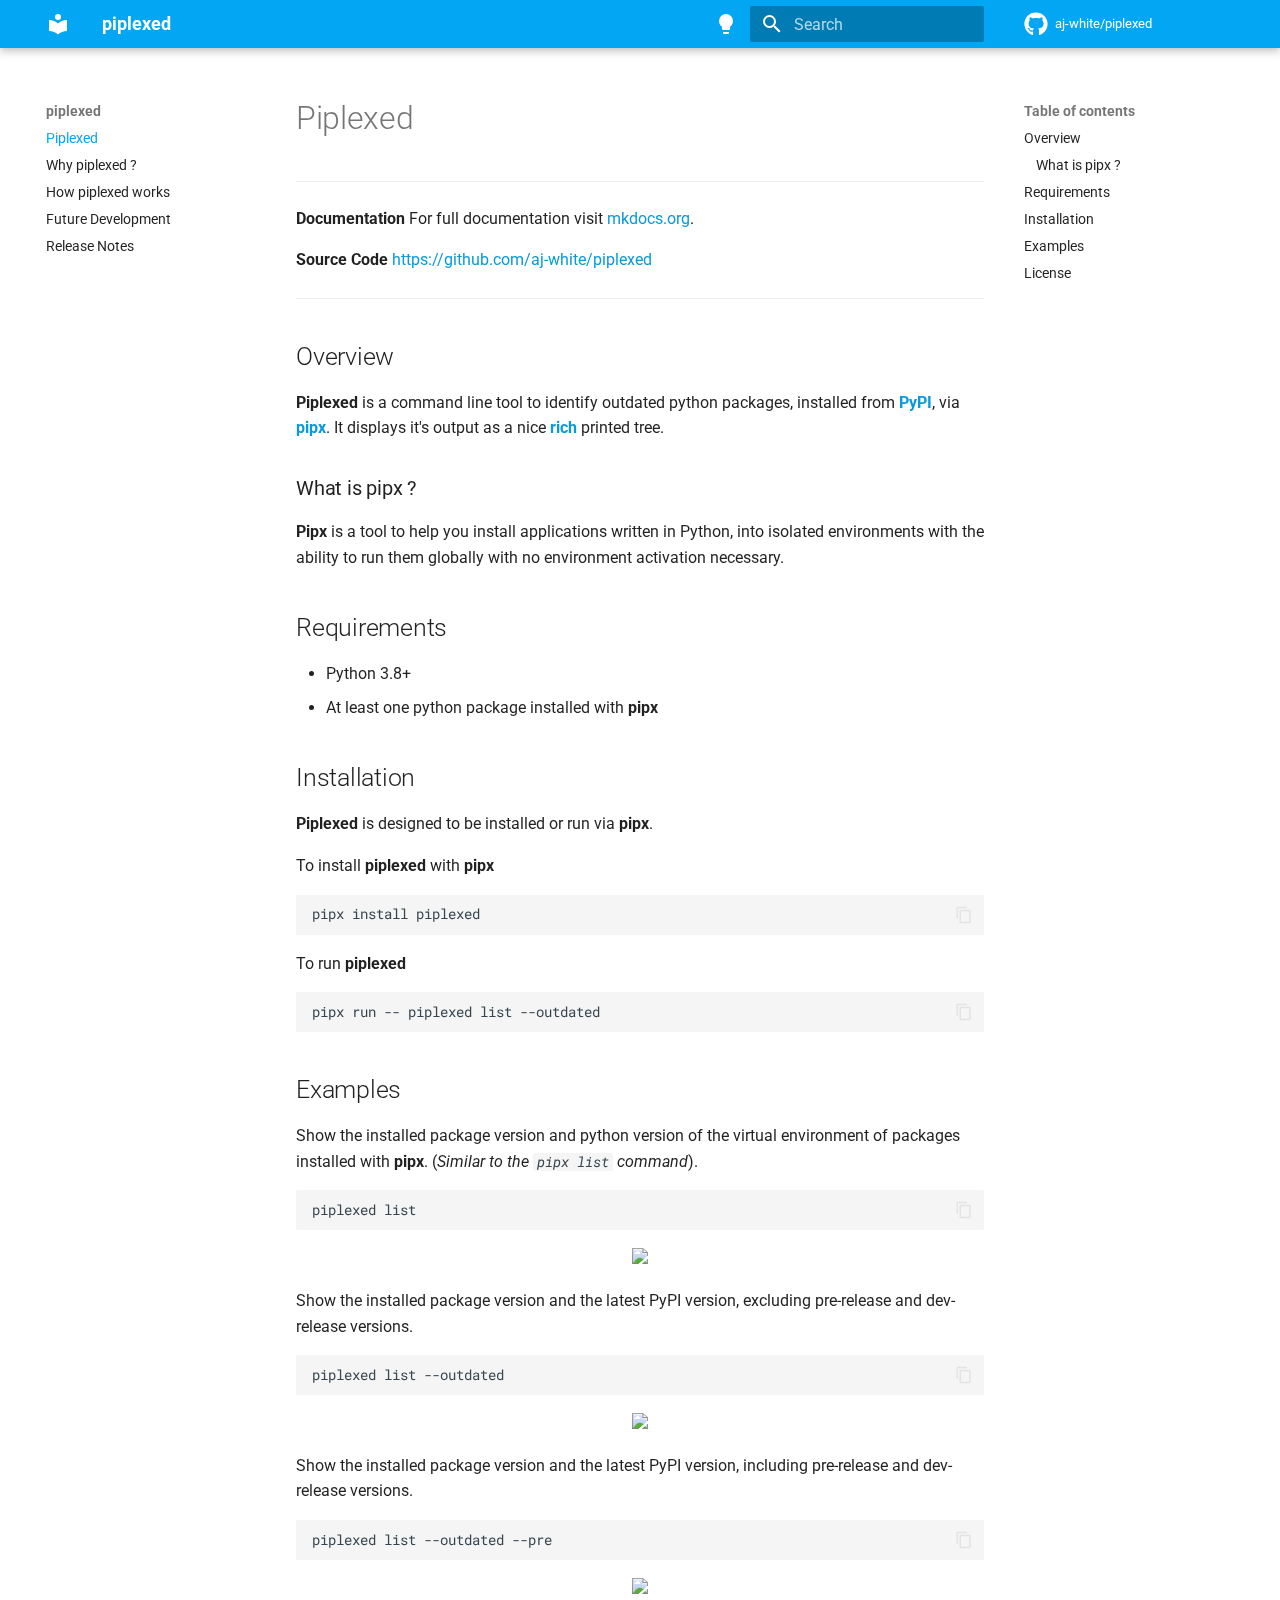
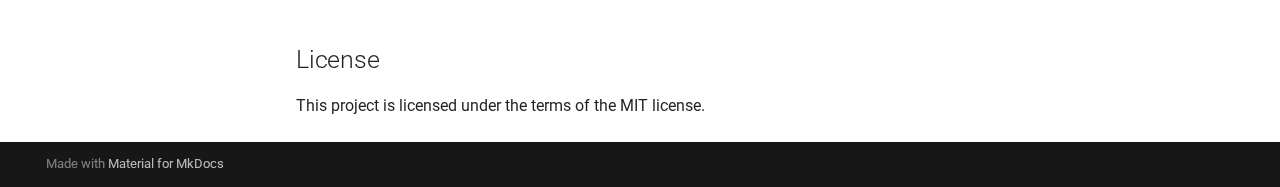
==== index.html @ 7af041a8 "Deployed a848d0b with MkDocs version: 1.4.3" ====
<!doctype html>
<html lang="en" class="no-js">
  <head>
    
      <meta charset="utf-8">
      <meta name="viewport" content="width=device-width,initial-scale=1">
      
        <meta name="description" content="Find outdated pipx installed packages">
      
      
      
      
      
        <link rel="next" href="Why-piplexed/">
      
      <link rel="icon" href="assets/images/favicon.png">
      <meta name="generator" content="mkdocs-1.4.3, mkdocs-material-9.1.15">
    
    
      
        <title>piplexed</title>
      
    
    
      <link rel="stylesheet" href="assets/stylesheets/main.26e3688c.min.css">
      
        
        <link rel="stylesheet" href="assets/stylesheets/palette.ecc896b0.min.css">
      
      

    
    
    
      
        
        
        <link rel="preconnect" href="https://fonts.gstatic.com" crossorigin>
        <link rel="stylesheet" href="https://fonts.googleapis.com/css?family=Roboto:300,300i,400,400i,700,700i%7CRoboto+Mono:400,400i,700,700i&display=fallback">
        <style>:root{--md-text-font:"Roboto";--md-code-font:"Roboto Mono"}</style>
      
    
    
      <link rel="stylesheet" href="css/custom.css">
    
    <script>__md_scope=new URL(".",location),__md_hash=e=>[...e].reduce((e,_)=>(e<<5)-e+_.charCodeAt(0),0),__md_get=(e,_=localStorage,t=__md_scope)=>JSON.parse(_.getItem(t.pathname+"."+e)),__md_set=(e,_,t=localStorage,a=__md_scope)=>{try{t.setItem(a.pathname+"."+e,JSON.stringify(_))}catch(e){}}</script>
    
      

    
    
    
  </head>
  
  
    
    
      
    
    
    
    
    <body dir="ltr" data-md-color-scheme="default" data-md-color-primary="light-blue" data-md-color-accent="purple">
  
    
    
      <script>var palette=__md_get("__palette");if(palette&&"object"==typeof palette.color)for(var key of Object.keys(palette.color))document.body.setAttribute("data-md-color-"+key,palette.color[key])</script>
    
    <input class="md-toggle" data-md-toggle="drawer" type="checkbox" id="__drawer" autocomplete="off">
    <input class="md-toggle" data-md-toggle="search" type="checkbox" id="__search" autocomplete="off">
    <label class="md-overlay" for="__drawer"></label>
    <div data-md-component="skip">
      
        
        <a href="#piplexed" class="md-skip">
          Skip to content
        </a>
      
    </div>
    <div data-md-component="announce">
      
    </div>
    
    
      

  

<header class="md-header md-header--shadow" data-md-component="header">
  <nav class="md-header__inner md-grid" aria-label="Header">
    <a href="." title="piplexed" class="md-header__button md-logo" aria-label="piplexed" data-md-component="logo">
      
  
  <svg xmlns="http://www.w3.org/2000/svg" viewBox="0 0 24 24"><path d="M12 8a3 3 0 0 0 3-3 3 3 0 0 0-3-3 3 3 0 0 0-3 3 3 3 0 0 0 3 3m0 3.54C9.64 9.35 6.5 8 3 8v11c3.5 0 6.64 1.35 9 3.54 2.36-2.19 5.5-3.54 9-3.54V8c-3.5 0-6.64 1.35-9 3.54Z"/></svg>

    </a>
    <label class="md-header__button md-icon" for="__drawer">
      <svg xmlns="http://www.w3.org/2000/svg" viewBox="0 0 24 24"><path d="M3 6h18v2H3V6m0 5h18v2H3v-2m0 5h18v2H3v-2Z"/></svg>
    </label>
    <div class="md-header__title" data-md-component="header-title">
      <div class="md-header__ellipsis">
        <div class="md-header__topic">
          <span class="md-ellipsis">
            piplexed
          </span>
        </div>
        <div class="md-header__topic" data-md-component="header-topic">
          <span class="md-ellipsis">
            
              Piplexed
            
          </span>
        </div>
      </div>
    </div>
    
      
        <form class="md-header__option" data-md-component="palette">
          
            
            
            
            <input class="md-option" data-md-color-media="None" data-md-color-scheme="default" data-md-color-primary="light-blue" data-md-color-accent="purple"  aria-label="Switch to light mode"  type="radio" name="__palette" id="__palette_1">
            
              <label class="md-header__button md-icon" title="Switch to light mode" for="__palette_2" hidden>
                <svg xmlns="http://www.w3.org/2000/svg" viewBox="0 0 24 24"><path d="M12 2a7 7 0 0 0-7 7c0 2.38 1.19 4.47 3 5.74V17a1 1 0 0 0 1 1h6a1 1 0 0 0 1-1v-2.26c1.81-1.27 3-3.36 3-5.74a7 7 0 0 0-7-7M9 21a1 1 0 0 0 1 1h4a1 1 0 0 0 1-1v-1H9v1Z"/></svg>
              </label>
            
          
            
            
            
            <input class="md-option" data-md-color-media="None" data-md-color-scheme="slate" data-md-color-primary="light-blue" data-md-color-accent="amber"  aria-label="Switch to dark mode"  type="radio" name="__palette" id="__palette_2">
            
              <label class="md-header__button md-icon" title="Switch to dark mode" for="__palette_1" hidden>
                <svg xmlns="http://www.w3.org/2000/svg" viewBox="0 0 24 24"><path d="M12 2a7 7 0 0 1 7 7c0 2.38-1.19 4.47-3 5.74V17a1 1 0 0 1-1 1H9a1 1 0 0 1-1-1v-2.26C6.19 13.47 5 11.38 5 9a7 7 0 0 1 7-7M9 21v-1h6v1a1 1 0 0 1-1 1h-4a1 1 0 0 1-1-1m3-17a5 5 0 0 0-5 5c0 2.05 1.23 3.81 3 4.58V16h4v-2.42c1.77-.77 3-2.53 3-4.58a5 5 0 0 0-5-5Z"/></svg>
              </label>
            
          
        </form>
      
    
    
    
      <label class="md-header__button md-icon" for="__search">
        <svg xmlns="http://www.w3.org/2000/svg" viewBox="0 0 24 24"><path d="M9.5 3A6.5 6.5 0 0 1 16 9.5c0 1.61-.59 3.09-1.56 4.23l.27.27h.79l5 5-1.5 1.5-5-5v-.79l-.27-.27A6.516 6.516 0 0 1 9.5 16 6.5 6.5 0 0 1 3 9.5 6.5 6.5 0 0 1 9.5 3m0 2C7 5 5 7 5 9.5S7 14 9.5 14 14 12 14 9.5 12 5 9.5 5Z"/></svg>
      </label>
      <div class="md-search" data-md-component="search" role="dialog">
  <label class="md-search__overlay" for="__search"></label>
  <div class="md-search__inner" role="search">
    <form class="md-search__form" name="search">
      <input type="text" class="md-search__input" name="query" aria-label="Search" placeholder="Search" autocapitalize="off" autocorrect="off" autocomplete="off" spellcheck="false" data-md-component="search-query" required>
      <label class="md-search__icon md-icon" for="__search">
        <svg xmlns="http://www.w3.org/2000/svg" viewBox="0 0 24 24"><path d="M9.5 3A6.5 6.5 0 0 1 16 9.5c0 1.61-.59 3.09-1.56 4.23l.27.27h.79l5 5-1.5 1.5-5-5v-.79l-.27-.27A6.516 6.516 0 0 1 9.5 16 6.5 6.5 0 0 1 3 9.5 6.5 6.5 0 0 1 9.5 3m0 2C7 5 5 7 5 9.5S7 14 9.5 14 14 12 14 9.5 12 5 9.5 5Z"/></svg>
        <svg xmlns="http://www.w3.org/2000/svg" viewBox="0 0 24 24"><path d="M20 11v2H8l5.5 5.5-1.42 1.42L4.16 12l7.92-7.92L13.5 5.5 8 11h12Z"/></svg>
      </label>
      <nav class="md-search__options" aria-label="Search">
        
        <button type="reset" class="md-search__icon md-icon" title="Clear" aria-label="Clear" tabindex="-1">
          <svg xmlns="http://www.w3.org/2000/svg" viewBox="0 0 24 24"><path d="M19 6.41 17.59 5 12 10.59 6.41 5 5 6.41 10.59 12 5 17.59 6.41 19 12 13.41 17.59 19 19 17.59 13.41 12 19 6.41Z"/></svg>
        </button>
      </nav>
      
    </form>
    <div class="md-search__output">
      <div class="md-search__scrollwrap" data-md-scrollfix>
        <div class="md-search-result" data-md-component="search-result">
          <div class="md-search-result__meta">
            Initializing search
          </div>
          <ol class="md-search-result__list" role="presentation"></ol>
        </div>
      </div>
    </div>
  </div>
</div>
    
    
      <div class="md-header__source">
        <a href="https://github.com/aj-white/piplexed" title="Go to repository" class="md-source" data-md-component="source">
  <div class="md-source__icon md-icon">
    
    <svg xmlns="http://www.w3.org/2000/svg" viewBox="0 0 496 512"><!--! Font Awesome Free 6.4.0 by @fontawesome - https://fontawesome.com License - https://fontawesome.com/license/free (Icons: CC BY 4.0, Fonts: SIL OFL 1.1, Code: MIT License) Copyright 2023 Fonticons, Inc.--><path d="M165.9 397.4c0 2-2.3 3.6-5.2 3.6-3.3.3-5.6-1.3-5.6-3.6 0-2 2.3-3.6 5.2-3.6 3-.3 5.6 1.3 5.6 3.6zm-31.1-4.5c-.7 2 1.3 4.3 4.3 4.9 2.6 1 5.6 0 6.2-2s-1.3-4.3-4.3-5.2c-2.6-.7-5.5.3-6.2 2.3zm44.2-1.7c-2.9.7-4.9 2.6-4.6 4.9.3 2 2.9 3.3 5.9 2.6 2.9-.7 4.9-2.6 4.6-4.6-.3-1.9-3-3.2-5.9-2.9zM244.8 8C106.1 8 0 113.3 0 252c0 110.9 69.8 205.8 169.5 239.2 12.8 2.3 17.3-5.6 17.3-12.1 0-6.2-.3-40.4-.3-61.4 0 0-70 15-84.7-29.8 0 0-11.4-29.1-27.8-36.6 0 0-22.9-15.7 1.6-15.4 0 0 24.9 2 38.6 25.8 21.9 38.6 58.6 27.5 72.9 20.9 2.3-16 8.8-27.1 16-33.7-55.9-6.2-112.3-14.3-112.3-110.5 0-27.5 7.6-41.3 23.6-58.9-2.6-6.5-11.1-33.3 2.6-67.9 20.9-6.5 69 27 69 27 20-5.6 41.5-8.5 62.8-8.5s42.8 2.9 62.8 8.5c0 0 48.1-33.6 69-27 13.7 34.7 5.2 61.4 2.6 67.9 16 17.7 25.8 31.5 25.8 58.9 0 96.5-58.9 104.2-114.8 110.5 9.2 7.9 17 22.9 17 46.4 0 33.7-.3 75.4-.3 83.6 0 6.5 4.6 14.4 17.3 12.1C428.2 457.8 496 362.9 496 252 496 113.3 383.5 8 244.8 8zM97.2 352.9c-1.3 1-1 3.3.7 5.2 1.6 1.6 3.9 2.3 5.2 1 1.3-1 1-3.3-.7-5.2-1.6-1.6-3.9-2.3-5.2-1zm-10.8-8.1c-.7 1.3.3 2.9 2.3 3.9 1.6 1 3.6.7 4.3-.7.7-1.3-.3-2.9-2.3-3.9-2-.6-3.6-.3-4.3.7zm32.4 35.6c-1.6 1.3-1 4.3 1.3 6.2 2.3 2.3 5.2 2.6 6.5 1 1.3-1.3.7-4.3-1.3-6.2-2.2-2.3-5.2-2.6-6.5-1zm-11.4-14.7c-1.6 1-1.6 3.6 0 5.9 1.6 2.3 4.3 3.3 5.6 2.3 1.6-1.3 1.6-3.9 0-6.2-1.4-2.3-4-3.3-5.6-2z"/></svg>
  </div>
  <div class="md-source__repository">
    aj-white/piplexed
  </div>
</a>
      </div>
    
  </nav>
  
</header>
    
    <div class="md-container" data-md-component="container">
      
      
        
          
        
      
      <main class="md-main" data-md-component="main">
        <div class="md-main__inner md-grid">
          
            
              
              <div class="md-sidebar md-sidebar--primary" data-md-component="sidebar" data-md-type="navigation" >
                <div class="md-sidebar__scrollwrap">
                  <div class="md-sidebar__inner">
                    


<nav class="md-nav md-nav--primary" aria-label="Navigation" data-md-level="0">
  <label class="md-nav__title" for="__drawer">
    <a href="." title="piplexed" class="md-nav__button md-logo" aria-label="piplexed" data-md-component="logo">
      
  
  <svg xmlns="http://www.w3.org/2000/svg" viewBox="0 0 24 24"><path d="M12 8a3 3 0 0 0 3-3 3 3 0 0 0-3-3 3 3 0 0 0-3 3 3 3 0 0 0 3 3m0 3.54C9.64 9.35 6.5 8 3 8v11c3.5 0 6.64 1.35 9 3.54 2.36-2.19 5.5-3.54 9-3.54V8c-3.5 0-6.64 1.35-9 3.54Z"/></svg>

    </a>
    piplexed
  </label>
  
    <div class="md-nav__source">
      <a href="https://github.com/aj-white/piplexed" title="Go to repository" class="md-source" data-md-component="source">
  <div class="md-source__icon md-icon">
    
    <svg xmlns="http://www.w3.org/2000/svg" viewBox="0 0 496 512"><!--! Font Awesome Free 6.4.0 by @fontawesome - https://fontawesome.com License - https://fontawesome.com/license/free (Icons: CC BY 4.0, Fonts: SIL OFL 1.1, Code: MIT License) Copyright 2023 Fonticons, Inc.--><path d="M165.9 397.4c0 2-2.3 3.6-5.2 3.6-3.3.3-5.6-1.3-5.6-3.6 0-2 2.3-3.6 5.2-3.6 3-.3 5.6 1.3 5.6 3.6zm-31.1-4.5c-.7 2 1.3 4.3 4.3 4.9 2.6 1 5.6 0 6.2-2s-1.3-4.3-4.3-5.2c-2.6-.7-5.5.3-6.2 2.3zm44.2-1.7c-2.9.7-4.9 2.6-4.6 4.9.3 2 2.9 3.3 5.9 2.6 2.9-.7 4.9-2.6 4.6-4.6-.3-1.9-3-3.2-5.9-2.9zM244.8 8C106.1 8 0 113.3 0 252c0 110.9 69.8 205.8 169.5 239.2 12.8 2.3 17.3-5.6 17.3-12.1 0-6.2-.3-40.4-.3-61.4 0 0-70 15-84.7-29.8 0 0-11.4-29.1-27.8-36.6 0 0-22.9-15.7 1.6-15.4 0 0 24.9 2 38.6 25.8 21.9 38.6 58.6 27.5 72.9 20.9 2.3-16 8.8-27.1 16-33.7-55.9-6.2-112.3-14.3-112.3-110.5 0-27.5 7.6-41.3 23.6-58.9-2.6-6.5-11.1-33.3 2.6-67.9 20.9-6.5 69 27 69 27 20-5.6 41.5-8.5 62.8-8.5s42.8 2.9 62.8 8.5c0 0 48.1-33.6 69-27 13.7 34.7 5.2 61.4 2.6 67.9 16 17.7 25.8 31.5 25.8 58.9 0 96.5-58.9 104.2-114.8 110.5 9.2 7.9 17 22.9 17 46.4 0 33.7-.3 75.4-.3 83.6 0 6.5 4.6 14.4 17.3 12.1C428.2 457.8 496 362.9 496 252 496 113.3 383.5 8 244.8 8zM97.2 352.9c-1.3 1-1 3.3.7 5.2 1.6 1.6 3.9 2.3 5.2 1 1.3-1 1-3.3-.7-5.2-1.6-1.6-3.9-2.3-5.2-1zm-10.8-8.1c-.7 1.3.3 2.9 2.3 3.9 1.6 1 3.6.7 4.3-.7.7-1.3-.3-2.9-2.3-3.9-2-.6-3.6-.3-4.3.7zm32.4 35.6c-1.6 1.3-1 4.3 1.3 6.2 2.3 2.3 5.2 2.6 6.5 1 1.3-1.3.7-4.3-1.3-6.2-2.2-2.3-5.2-2.6-6.5-1zm-11.4-14.7c-1.6 1-1.6 3.6 0 5.9 1.6 2.3 4.3 3.3 5.6 2.3 1.6-1.3 1.6-3.9 0-6.2-1.4-2.3-4-3.3-5.6-2z"/></svg>
  </div>
  <div class="md-source__repository">
    aj-white/piplexed
  </div>
</a>
    </div>
  
  <ul class="md-nav__list" data-md-scrollfix>
    
      
      
      

  
  
    
  
  
    <li class="md-nav__item md-nav__item--active">
      
      <input class="md-nav__toggle md-toggle" type="checkbox" id="__toc">
      
      
        
      
      
        <label class="md-nav__link md-nav__link--active" for="__toc">
          Piplexed
          <span class="md-nav__icon md-icon"></span>
        </label>
      
      <a href="." class="md-nav__link md-nav__link--active">
        Piplexed
      </a>
      
        

<nav class="md-nav md-nav--secondary" aria-label="Table of contents">
  
  
  
    
  
  
    <label class="md-nav__title" for="__toc">
      <span class="md-nav__icon md-icon"></span>
      Table of contents
    </label>
    <ul class="md-nav__list" data-md-component="toc" data-md-scrollfix>
      
        <li class="md-nav__item">
  <a href="#overview" class="md-nav__link">
    Overview
  </a>
  
    <nav class="md-nav" aria-label="Overview">
      <ul class="md-nav__list">
        
          <li class="md-nav__item">
  <a href="#what-is-pipx" class="md-nav__link">
    What is pipx ?
  </a>
  
</li>
        
      </ul>
    </nav>
  
</li>
      
        <li class="md-nav__item">
  <a href="#requirements" class="md-nav__link">
    Requirements
  </a>
  
</li>
      
        <li class="md-nav__item">
  <a href="#installation" class="md-nav__link">
    Installation
  </a>
  
</li>
      
        <li class="md-nav__item">
  <a href="#examples" class="md-nav__link">
    Examples
  </a>
  
</li>
      
        <li class="md-nav__item">
  <a href="#license" class="md-nav__link">
    License
  </a>
  
</li>
      
    </ul>
  
</nav>
      
    </li>
  

    
      
      
      

  
  
  
    <li class="md-nav__item">
      <a href="Why-piplexed/" class="md-nav__link">
        Why piplexed ?
      </a>
    </li>
  

    
      
      
      

  
  
  
    <li class="md-nav__item">
      <a href="How-piplexed-works/" class="md-nav__link">
        How piplexed works
      </a>
    </li>
  

    
      
      
      

  
  
  
    <li class="md-nav__item">
      <a href="Future-development/" class="md-nav__link">
        Future Development
      </a>
    </li>
  

    
      
      
      

  
  
  
    <li class="md-nav__item">
      <a href="Release-notes/" class="md-nav__link">
        Release Notes
      </a>
    </li>
  

    
  </ul>
</nav>
                  </div>
                </div>
              </div>
            
            
              
              <div class="md-sidebar md-sidebar--secondary" data-md-component="sidebar" data-md-type="toc" >
                <div class="md-sidebar__scrollwrap">
                  <div class="md-sidebar__inner">
                    

<nav class="md-nav md-nav--secondary" aria-label="Table of contents">
  
  
  
    
  
  
    <label class="md-nav__title" for="__toc">
      <span class="md-nav__icon md-icon"></span>
      Table of contents
    </label>
    <ul class="md-nav__list" data-md-component="toc" data-md-scrollfix>
      
        <li class="md-nav__item">
  <a href="#overview" class="md-nav__link">
    Overview
  </a>
  
    <nav class="md-nav" aria-label="Overview">
      <ul class="md-nav__list">
        
          <li class="md-nav__item">
  <a href="#what-is-pipx" class="md-nav__link">
    What is pipx ?
  </a>
  
</li>
        
      </ul>
    </nav>
  
</li>
      
        <li class="md-nav__item">
  <a href="#requirements" class="md-nav__link">
    Requirements
  </a>
  
</li>
      
        <li class="md-nav__item">
  <a href="#installation" class="md-nav__link">
    Installation
  </a>
  
</li>
      
        <li class="md-nav__item">
  <a href="#examples" class="md-nav__link">
    Examples
  </a>
  
</li>
      
        <li class="md-nav__item">
  <a href="#license" class="md-nav__link">
    License
  </a>
  
</li>
      
    </ul>
  
</nav>
                  </div>
                </div>
              </div>
            
          
          
            <div class="md-content" data-md-component="content">
              <article class="md-content__inner md-typeset">
                
                  

  
  


<h1 id="piplexed">Piplexed</h1>
<hr />
<p><strong>Documentation</strong> For full documentation visit <a href="https://www.mkdocs.org">mkdocs.org</a>.</p>
<p><strong>Source Code</strong> <a href="https://github.com/aj-white/piplexed">https://github.com/aj-white/piplexed</a></p>
<hr />
<h2 id="overview">Overview</h2>
<p><strong>Piplexed</strong> is a command line tool to identify outdated python packages, installed from <a href="https://pypi.org/"><strong>PyPI</strong></a>, via <a href="https://pypa.github.io/pipx/"><strong>pipx</strong></a>. It displays it's output as a nice <a href="https://github.com/Textualize/rich"><strong>rich</strong></a> printed tree.</p>
<h3 id="what-is-pipx">What is pipx ?</h3>
<p><strong>Pipx</strong> is a tool to help you install applications written in Python, into isolated environments with the ability to run them globally with no environment activation necessary.</p>
<h2 id="requirements">Requirements</h2>
<ul>
<li>Python 3.8+</li>
<li>At least one python package installed with <strong>pipx</strong></li>
</ul>
<h2 id="installation">Installation</h2>
<p><strong>Piplexed</strong> is designed to be installed or run via <strong>pipx</strong>.</p>
<p>To install <strong>piplexed</strong> with <strong>pipx</strong></p>
<pre><code class="language-console">pipx install piplexed
</code></pre>
<p>To run <strong>piplexed</strong></p>
<pre><code class="language-console">pipx run -- piplexed list --outdated
</code></pre>
<h2 id="examples">Examples</h2>
<p>Show the installed package version and python version of the virtual environment of packages installed with <strong>pipx</strong>.
(<em>Similar to the <code>pipx list</code> command</em>).</p>
<pre><code class="language-console">piplexed list
</code></pre>
<p align="center">
<a href="https://github.com/aj-white/piplexed/raw/main/docs/img/piplexed-list.PNG">
<img src="https://github.com/aj-white/piplexed/raw/main/docs/img/piplexed-list.PNG"/>
</a>
</p>

<p>Show the installed package version and the latest PyPI version, excluding pre-release and dev-release versions.</p>
<pre><code class="language-console">piplexed list --outdated
</code></pre>
<p align="center">
<a href="https://github.com/aj-white/piplexed/raw/main/docs/img/piplexed-list-outdated.PNG">
<img src="https://github.com/aj-white/piplexed/raw/main/docs/img/piplexed-list-outdated.PNG" width=300/>
</a>
</p>

<p>Show the installed package version and the latest PyPI version, including pre-release and dev-release versions.</p>
<pre><code class="language-console">piplexed list --outdated --pre
</code></pre>
<p align="center">
<a href="https://github.com/aj-white/piplexed/raw/main/docs/img/piplexed-list-outdated-pre.PNG">
<img src="https://github.com/aj-white/piplexed/raw/main/docs/img/piplexed-list-outdated-pre.PNG" width=300/>
</a>
</p>

<h2 id="license">License</h2>
<p>This project is licensed under the terms of the MIT license.</p>





                
              </article>
            </div>
          
          
        </div>
        
      </main>
      
        <footer class="md-footer">
  
  <div class="md-footer-meta md-typeset">
    <div class="md-footer-meta__inner md-grid">
      <div class="md-copyright">
  
  
    Made with
    <a href="https://squidfunk.github.io/mkdocs-material/" target="_blank" rel="noopener">
      Material for MkDocs
    </a>
  
</div>
      
    </div>
  </div>
</footer>
      
    </div>
    <div class="md-dialog" data-md-component="dialog">
      <div class="md-dialog__inner md-typeset"></div>
    </div>
    
    <script id="__config" type="application/json">{"base": ".", "features": ["content.code.copy"], "search": "assets/javascripts/workers/search.208ed371.min.js", "translations": {"clipboard.copied": "Copied to clipboard", "clipboard.copy": "Copy to clipboard", "search.result.more.one": "1 more on this page", "search.result.more.other": "# more on this page", "search.result.none": "No matching documents", "search.result.one": "1 matching document", "search.result.other": "# matching documents", "search.result.placeholder": "Type to start searching", "search.result.term.missing": "Missing", "select.version": "Select version"}}</script>
    
    
      <script src="assets/javascripts/bundle.b4d07000.min.js"></script>
      
    
  </body>
</html>
---- assets/stylesheets/main.26e3688c.min.css ----
@charset "UTF-8";html{-webkit-text-size-adjust:none;-moz-text-size-adjust:none;text-size-adjust:none;box-sizing:border-box}*,:after,:before{box-sizing:inherit}@media (prefers-reduced-motion){*,:after,:before{transition:none!important}}body{margin:0}a,button,input,label{-webkit-tap-highlight-color:transparent}a{color:inherit;text-decoration:none}hr{border:0;box-sizing:initial;display:block;height:.05rem;overflow:visible;padding:0}small{font-size:80%}sub,sup{line-height:1em}img{border-style:none}table{border-collapse:initial;border-spacing:0}td,th{font-weight:400;vertical-align:top}button{background:#0000;border:0;font-family:inherit;font-size:inherit;margin:0;padding:0}input{border:0;outline:none}:root{--md-primary-fg-color:#4051b5;--md-primary-fg-color--light:#5d6cc0;--md-primary-fg-color--dark:#303fa1;--md-primary-bg-color:#fff;--md-primary-bg-color--light:#ffffffb3;--md-accent-fg-color:#526cfe;--md-accent-fg-color--transparent:#526cfe1a;--md-accent-bg-color:#fff;--md-accent-bg-color--light:#ffffffb3}[data-md-color-scheme=default]{color-scheme:light}[data-md-color-scheme=default] img[src$="#gh-dark-mode-only"],[data-md-color-scheme=default] img[src$="#only-dark"]{display:none}:root,[data-md-color-scheme=default]{--md-default-fg-color:#000000de;--md-default-fg-color--light:#0000008a;--md-default-fg-color--lighter:#00000052;--md-default-fg-color--lightest:#00000012;--md-default-bg-color:#fff;--md-default-bg-color--light:#ffffffb3;--md-default-bg-color--lighter:#ffffff4d;--md-default-bg-color--lightest:#ffffff1f;--md-code-fg-color:#36464e;--md-code-bg-color:#f5f5f5;--md-code-hl-color:#ffff0080;--md-code-hl-number-color:#d52a2a;--md-code-hl-special-color:#db1457;--md-code-hl-function-color:#a846b9;--md-code-hl-constant-color:#6e59d9;--md-code-hl-keyword-color:#3f6ec6;--md-code-hl-string-color:#1c7d4d;--md-code-hl-name-color:var(--md-code-fg-color);--md-code-hl-operator-color:var(--md-default-fg-color--light);--md-code-hl-punctuation-color:var(--md-default-fg-color--light);--md-code-hl-comment-color:var(--md-default-fg-color--light);--md-code-hl-generic-color:var(--md-default-fg-color--light);--md-code-hl-variable-color:var(--md-default-fg-color--light);--md-typeset-color:var(--md-default-fg-color);--md-typeset-a-color:var(--md-primary-fg-color);--md-typeset-mark-color:#ffff0080;--md-typeset-del-color:#f5503d26;--md-typeset-ins-color:#0bd57026;--md-typeset-kbd-color:#fafafa;--md-typeset-kbd-accent-color:#fff;--md-typeset-kbd-border-color:#b8b8b8;--md-typeset-table-color:#0000001f;--md-typeset-table-color--light:rgba(0,0,0,.035);--md-admonition-fg-color:var(--md-default-fg-color);--md-admonition-bg-color:var(--md-default-bg-color);--md-warning-fg-color:#000000de;--md-warning-bg-color:#ff9;--md-footer-fg-color:#fff;--md-footer-fg-color--light:#ffffffb3;--md-footer-fg-color--lighter:#ffffff73;--md-footer-bg-color:#000000de;--md-footer-bg-color--dark:#00000052;--md-shadow-z1:0 0.2rem 0.5rem #0000000d,0 0 0.05rem #0000001a;--md-shadow-z2:0 0.2rem 0.5rem #0000001a,0 0 0.05rem #00000040;--md-shadow-z3:0 0.2rem 0.5rem #0003,0 0 0.05rem #00000059}.md-icon svg{fill:currentcolor;display:block;height:1.2rem;width:1.2rem}body{-webkit-font-smoothing:antialiased;-moz-osx-font-smoothing:grayscale;--md-text-font-family:var(--md-text-font,_),-apple-system,BlinkMacSystemFont,Helvetica,Arial,sans-serif;--md-code-font-family:var(--md-code-font,_),SFMono-Regular,Consolas,Menlo,monospace}aside,body,input{font-feature-settings:"kern","liga";color:var(--md-typeset-color);font-family:var(--md-text-font-family)}code,kbd,pre{font-feature-settings:"kern";font-family:var(--md-code-font-family)}:root{--md-typeset-table-sort-icon:url('data:image/svg+xml;charset=utf-8,<svg xmlns="http://www.w3.org/2000/svg" viewBox="0 0 24 24"><path d="m18 21-4-4h3V7h-3l4-4 4 4h-3v10h3M2 19v-2h10v2M2 13v-2h7v2M2 7V5h4v2H2Z"/></svg>');--md-typeset-table-sort-icon--asc:url('data:image/svg+xml;charset=utf-8,<svg xmlns="http://www.w3.org/2000/svg" viewBox="0 0 24 24"><path d="M19 17h3l-4 4-4-4h3V3h2M2 17h10v2H2M6 5v2H2V5m0 6h7v2H2v-2Z"/></svg>');--md-typeset-table-sort-icon--desc:url('data:image/svg+xml;charset=utf-8,<svg xmlns="http://www.w3.org/2000/svg" viewBox="0 0 24 24"><path d="M19 7h3l-4-4-4 4h3v14h2M2 17h10v2H2M6 5v2H2V5m0 6h7v2H2v-2Z"/></svg>')}.md-typeset{-webkit-print-color-adjust:exact;color-adjust:exact;font-size:.8rem;line-height:1.6}@media print{.md-typeset{font-size:.68rem}}.md-typeset blockquote,.md-typeset dl,.md-typeset figure,.md-typeset ol,.md-typeset pre,.md-typeset ul{margin-bottom:1em;margin-top:1em}.md-typeset h1{color:var(--md-default-fg-color--light);font-size:2em;line-height:1.3;margin:0 0 1.25em}.md-typeset h1,.md-typeset h2{font-weight:300;letter-spacing:-.01em}.md-typeset h2{font-size:1.5625em;line-height:1.4;margin:1.6em 0 .64em}.md-typeset h3{font-size:1.25em;font-weight:400;letter-spacing:-.01em;line-height:1.5;margin:1.6em 0 .8em}.md-typeset h2+h3{margin-top:.8em}.md-typeset h4{font-weight:700;letter-spacing:-.01em;margin:1em 0}.md-typeset h5,.md-typeset h6{color:var(--md-default-fg-color--light);font-size:.8em;font-weight:700;letter-spacing:-.01em;margin:1.25em 0}.md-typeset h5{text-transform:uppercase}.md-typeset hr{border-bottom:.05rem solid var(--md-default-fg-color--lightest);display:flow-root;margin:1.5em 0}.md-typeset a{color:var(--md-typeset-a-color);word-break:break-word}.md-typeset a,.md-typeset a:before{transition:color 125ms}.md-typeset a:focus,.md-typeset a:hover{color:var(--md-accent-fg-color)}.md-typeset a:focus code,.md-typeset a:hover code{background-color:var(--md-accent-fg-color--transparent)}.md-typeset a code{color:currentcolor;transition:background-color 125ms}.md-typeset a.focus-visible{outline-color:var(--md-accent-fg-color);outline-offset:.2rem}.md-typeset code,.md-typeset kbd,.md-typeset pre{color:var(--md-code-fg-color);direction:ltr;font-variant-ligatures:none}@media print{.md-typeset code,.md-typeset kbd,.md-typeset pre{white-space:pre-wrap}}.md-typeset code{background-color:var(--md-code-bg-color);border-radius:.1rem;-webkit-box-decoration-break:clone;box-decoration-break:clone;font-size:.85em;padding:0 .2941176471em;word-break:break-word}.md-typeset code:not(.focus-visible){-webkit-tap-highlight-color:transparent;outline:none}.md-typeset pre{display:flow-root;line-height:1.4;position:relative}.md-typeset pre>code{-webkit-box-decoration-break:slice;box-decoration-break:slice;box-shadow:none;display:block;margin:0;outline-color:var(--md-accent-fg-color);overflow:auto;padding:.7720588235em 1.1764705882em;scrollbar-color:var(--md-default-fg-color--lighter) #0000;scrollbar-width:thin;touch-action:auto;word-break:normal}.md-typeset pre>code:hover{scrollbar-color:var(--md-accent-fg-color) #0000}.md-typeset pre>code::-webkit-scrollbar{height:.2rem;width:.2rem}.md-typeset pre>code::-webkit-scrollbar-thumb{background-color:var(--md-default-fg-color--lighter)}.md-typeset pre>code::-webkit-scrollbar-thumb:hover{background-color:var(--md-accent-fg-color)}.md-typeset kbd{background-color:var(--md-typeset-kbd-color);border-radius:.1rem;box-shadow:0 .1rem 0 .05rem var(--md-typeset-kbd-border-color),0 .1rem 0 var(--md-typeset-kbd-border-color),0 -.1rem .2rem var(--md-typeset-kbd-accent-color) inset;color:var(--md-default-fg-color);display:inline-block;font-size:.75em;padding:0 .6666666667em;vertical-align:text-top;word-break:break-word}.md-typeset mark{background-color:var(--md-typeset-mark-color);-webkit-box-decoration-break:clone;box-decoration-break:clone;color:inherit;word-break:break-word}.md-typeset abbr{border-bottom:.05rem dotted var(--md-default-fg-color--light);cursor:help;text-decoration:none}@media (hover:none){.md-typeset abbr[title]:focus:after,.md-typeset abbr[title]:hover:after{background-color:var(--md-default-fg-color);border-radius:.1rem;box-shadow:var(--md-shadow-z3);color:var(--md-default-bg-color);content:attr(title);font-size:.7rem;left:.8rem;margin-top:2em;padding:.2rem .3rem;position:absolute;right:.8rem}}.md-typeset small{opacity:.75}[dir=ltr] .md-typeset sub,[dir=ltr] .md-typeset sup{margin-left:.078125em}[dir=rtl] .md-typeset sub,[dir=rtl] .md-typeset sup{margin-right:.078125em}[dir=ltr] .md-typeset blockquote{padding-left:.6rem}[dir=rtl] .md-typeset blockquote{padding-right:.6rem}[dir=ltr] .md-typeset blockquote{border-left:.2rem solid var(--md-default-fg-color--lighter)}[dir=rtl] .md-typeset blockquote{border-right:.2rem solid var(--md-default-fg-color--lighter)}.md-typeset blockquote{color:var(--md-default-fg-color--light);margin-left:0;margin-right:0}.md-typeset ul{list-style-type:disc}[dir=ltr] .md-typeset ol,[dir=ltr] .md-typeset ul{margin-left:.625em}[dir=rtl] .md-typeset ol,[dir=rtl] .md-typeset ul{margin-right:.625em}.md-typeset ol,.md-typeset ul{padding:0}.md-typeset ol:not([hidden]),.md-typeset ul:not([hidden]){display:flow-root}.md-typeset ol ol,.md-typeset ul ol{list-style-type:lower-alpha}.md-typeset ol ol ol,.md-typeset ul ol ol{list-style-type:lower-roman}[dir=ltr] .md-typeset ol li,[dir=ltr] .md-typeset ul li{margin-left:1.25em}[dir=rtl] .md-typeset ol li,[dir=rtl] .md-typeset ul li{margin-right:1.25em}.md-typeset ol li,.md-typeset ul li{margin-bottom:.5em}.md-typeset ol li blockquote,.md-typeset ol li p,.md-typeset ul li blockquote,.md-typeset ul li p{margin:.5em 0}.md-typeset ol li:last-child,.md-typeset ul li:last-child{margin-bottom:0}[dir=ltr] .md-typeset ol li ol,[dir=ltr] .md-typeset ol li ul,[dir=ltr] .md-typeset ul li ol,[dir=ltr] .md-typeset ul li ul{margin-left:.625em}[dir=rtl] .md-typeset ol li ol,[dir=rtl] .md-typeset ol li ul,[dir=rtl] .md-typeset ul li ol,[dir=rtl] .md-typeset ul li ul{margin-right:.625em}.md-typeset ol li ol,.md-typeset ol li ul,.md-typeset ul li ol,.md-typeset ul li ul{margin-bottom:.5em;margin-top:.5em}[dir=ltr] .md-typeset dd{margin-left:1.875em}[dir=rtl] .md-typeset dd{margin-right:1.875em}.md-typeset dd{margin-bottom:1.5em;margin-top:1em}.md-typeset img,.md-typeset svg,.md-typeset video{height:auto;max-width:100%}.md-typeset img[align=left]{margin:1em 1em 1em 0}.md-typeset img[align=right]{margin:1em 0 1em 1em}.md-typeset img[align]:only-child{margin-top:0}.md-typeset figure{display:flow-root;margin:1em auto;max-width:100%;text-align:center;width:-webkit-fit-content;width:-moz-fit-content;width:fit-content}.md-typeset figure img{display:block}.md-typeset figcaption{font-style:italic;margin:1em auto;max-width:24rem}.md-typeset iframe{max-width:100%}.md-typeset table:not([class]){background-color:var(--md-default-bg-color);border:.05rem solid var(--md-typeset-table-color);border-radius:.1rem;display:inline-block;font-size:.64rem;max-width:100%;overflow:auto;touch-action:auto}@media print{.md-typeset table:not([class]){display:table}}.md-typeset table:not([class])+*{margin-top:1.5em}.md-typeset table:not([class]) td>:first-child,.md-typeset table:not([class]) th>:first-child{margin-top:0}.md-typeset table:not([class]) td>:last-child,.md-typeset table:not([class]) th>:last-child{margin-bottom:0}.md-typeset table:not([class]) td:not([align]),.md-typeset table:not([class]) th:not([align]){text-align:left}[dir=rtl] .md-typeset table:not([class]) td:not([align]),[dir=rtl] .md-typeset table:not([class]) th:not([align]){text-align:right}.md-typeset table:not([class]) th{font-weight:700;min-width:5rem;padding:.9375em 1.25em;vertical-align:top}.md-typeset table:not([class]) td{border-top:.05rem solid var(--md-typeset-table-color);padding:.9375em 1.25em;vertical-align:top}.md-typeset table:not([class]) tbody tr{transition:background-color 125ms}.md-typeset table:not([class]) tbody tr:hover{background-color:var(--md-typeset-table-color--light);box-shadow:0 .05rem 0 var(--md-default-bg-color) inset}.md-typeset table:not([class]) a{word-break:normal}.md-typeset table th[role=columnheader]{cursor:pointer}[dir=ltr] .md-typeset table th[role=columnheader]:after{margin-left:.5em}[dir=rtl] .md-typeset table th[role=columnheader]:after{margin-right:.5em}.md-typeset table th[role=columnheader]:after{content:"";display:inline-block;height:1.2em;-webkit-mask-image:var(--md-typeset-table-sort-icon);mask-image:var(--md-typeset-table-sort-icon);-webkit-mask-repeat:no-repeat;mask-repeat:no-repeat;-webkit-mask-size:contain;mask-size:contain;transition:background-color 125ms;vertical-align:text-bottom;width:1.2em}.md-typeset table th[role=columnheader]:hover:after{background-color:var(--md-default-fg-color--lighter)}.md-typeset table th[role=columnheader][aria-sort=ascending]:after{background-color:var(--md-default-fg-color--light);-webkit-mask-image:var(--md-typeset-table-sort-icon--asc);mask-image:var(--md-typeset-table-sort-icon--asc)}.md-typeset table th[role=columnheader][aria-sort=descending]:after{background-color:var(--md-default-fg-color--light);-webkit-mask-image:var(--md-typeset-table-sort-icon--desc);mask-image:var(--md-typeset-table-sort-icon--desc)}.md-typeset__scrollwrap{margin:1em -.8rem;overflow-x:auto;touch-action:auto}.md-typeset__table{display:inline-block;margin-bottom:.5em;padding:0 .8rem}@media print{.md-typeset__table{display:block}}html .md-typeset__table table{display:table;margin:0;overflow:hidden;width:100%}@media screen and (max-width:44.9375em){.md-content__inner>pre{margin:1em -.8rem}.md-content__inner>pre code{border-radius:0}}.md-banner{background-color:var(--md-footer-bg-color);color:var(--md-footer-fg-color);overflow:auto}@media print{.md-banner{display:none}}.md-banner--warning{background-color:var(--md-warning-bg-color);color:var(--md-warning-fg-color)}.md-banner__inner{font-size:.7rem;margin:.6rem auto;padding:0 .8rem}[dir=ltr] .md-banner__button{float:right}[dir=rtl] .md-banner__button{float:left}.md-banner__button{color:inherit;cursor:pointer;transition:opacity .25s}.md-banner__button:hover{opacity:.7}html{font-size:125%;height:100%;overflow-x:hidden}@media screen and (min-width:100em){html{font-size:137.5%}}@media screen and (min-width:125em){html{font-size:150%}}body{background-color:var(--md-default-bg-color);display:flex;flex-direction:column;font-size:.5rem;min-height:100%;position:relative;width:100%}@media print{body{display:block}}@media screen and (max-width:59.9375em){body[data-md-scrolllock]{position:fixed}}.md-grid{margin-left:auto;margin-right:auto;max-width:61rem}.md-container{display:flex;flex-direction:column;flex-grow:1}@media print{.md-container{display:block}}.md-main{flex-grow:1}.md-main__inner{display:flex;height:100%;margin-top:1.5rem}.md-ellipsis{overflow:hidden;text-overflow:ellipsis}.md-toggle{display:none}.md-option{height:0;opacity:0;position:absolute;width:0}.md-option:checked+label:not([hidden]){display:block}.md-option.focus-visible+label{outline-color:var(--md-accent-fg-color);outline-style:auto}.md-skip{background-color:var(--md-default-fg-color);border-radius:.1rem;color:var(--md-default-bg-color);font-size:.64rem;margin:.5rem;opacity:0;outline-color:var(--md-accent-fg-color);padding:.3rem .5rem;position:fixed;transform:translateY(.4rem);z-index:-1}.md-skip:focus{opacity:1;transform:translateY(0);transition:transform .25s cubic-bezier(.4,0,.2,1),opacity 175ms 75ms;z-index:10}@page{margin:25mm}:root{--md-clipboard-icon:url('data:image/svg+xml;charset=utf-8,<svg xmlns="http://www.w3.org/2000/svg" viewBox="0 0 24 24"><path d="M19 21H8V7h11m0-2H8a2 2 0 0 0-2 2v14a2 2 0 0 0 2 2h11a2 2 0 0 0 2-2V7a2 2 0 0 0-2-2m-3-4H4a2 2 0 0 0-2 2v14h2V3h12V1Z"/></svg>')}.md-clipboard{border-radius:.1rem;color:var(--md-default-fg-color--lightest);cursor:pointer;height:1.5em;outline-color:var(--md-accent-fg-color);outline-offset:.1rem;position:absolute;right:.5em;top:.5em;transition:color .25s;width:1.5em;z-index:1}@media print{.md-clipboard{display:none}}.md-clipboard:not(.focus-visible){-webkit-tap-highlight-color:transparent;outline:none}:hover>.md-clipboard{color:var(--md-default-fg-color--light)}.md-clipboard:focus,.md-clipboard:hover{color:var(--md-accent-fg-color)}.md-clipboard:after{background-color:currentcolor;content:"";display:block;height:1.125em;margin:0 auto;-webkit-mask-image:var(--md-clipboard-icon);mask-image:var(--md-clipboard-icon);-webkit-mask-position:center;mask-position:center;-webkit-mask-repeat:no-repeat;mask-repeat:no-repeat;-webkit-mask-size:contain;mask-size:contain;width:1.125em}.md-clipboard--inline{cursor:pointer}.md-clipboard--inline code{transition:color .25s,background-color .25s}.md-clipboard--inline:focus code,.md-clipboard--inline:hover code{background-color:var(--md-accent-fg-color--transparent);color:var(--md-accent-fg-color)}@keyframes consent{0%{opacity:0;transform:translateY(100%)}to{opacity:1;transform:translateY(0)}}@keyframes overlay{0%{opacity:0}to{opacity:1}}.md-consent__overlay{animation:overlay .25s both;-webkit-backdrop-filter:blur(.1rem);backdrop-filter:blur(.1rem);background-color:#0000008a;height:100%;opacity:1;position:fixed;top:0;width:100%;z-index:5}.md-consent__inner{animation:consent .5s cubic-bezier(.1,.7,.1,1) both;background-color:var(--md-default-bg-color);border:0;border-radius:.1rem;bottom:0;box-shadow:0 0 .2rem #0000001a,0 .2rem .4rem #0003;max-height:100%;overflow:auto;padding:0;position:fixed;width:100%;z-index:5}.md-consent__form{padding:.8rem}.md-consent__settings{display:none;margin:1em 0}input:checked+.md-consent__settings{display:block}.md-consent__controls{margin-bottom:.8rem}.md-typeset .md-consent__controls .md-button{display:inline}@media screen and (max-width:44.9375em){.md-typeset .md-consent__controls .md-button{display:block;margin-top:.4rem;text-align:center;width:100%}}.md-consent label{cursor:pointer}.md-content{flex-grow:1;min-width:0}.md-content__inner{margin:0 .8rem 1.2rem;padding-top:.6rem}@media screen and (min-width:76.25em){[dir=ltr] .md-sidebar--primary:not([hidden])~.md-content>.md-content__inner{margin-left:1.2rem}[dir=ltr] .md-sidebar--secondary:not([hidden])~.md-content>.md-content__inner,[dir=rtl] .md-sidebar--primary:not([hidden])~.md-content>.md-content__inner{margin-right:1.2rem}[dir=rtl] .md-sidebar--secondary:not([hidden])~.md-content>.md-content__inner{margin-left:1.2rem}}.md-content__inner:before{content:"";display:block;height:.4rem}.md-content__inner>:last-child{margin-bottom:0}[dir=ltr] .md-content__button{float:right}[dir=rtl] .md-content__button{float:left}[dir=ltr] .md-content__button{margin-left:.4rem}[dir=rtl] .md-content__button{margin-right:.4rem}.md-content__button{margin:.4rem 0;padding:0}@media print{.md-content__button{display:none}}.md-typeset .md-content__button{color:var(--md-default-fg-color--lighter)}.md-content__button svg{display:inline;vertical-align:top}[dir=rtl] .md-content__button svg{transform:scaleX(-1)}[dir=ltr] .md-dialog{right:.8rem}[dir=rtl] .md-dialog{left:.8rem}.md-dialog{background-color:var(--md-default-fg-color);border-radius:.1rem;bottom:.8rem;box-shadow:var(--md-shadow-z3);min-width:11.1rem;opacity:0;padding:.4rem .6rem;pointer-events:none;position:fixed;transform:translateY(100%);transition:transform 0ms .4s,opacity .4s;z-index:4}@media print{.md-dialog{display:none}}.md-dialog--active{opacity:1;pointer-events:auto;transform:translateY(0);transition:transform .4s cubic-bezier(.075,.85,.175,1),opacity .4s}.md-dialog__inner{color:var(--md-default-bg-color);font-size:.7rem}.md-feedback{margin:2em 0 1em;text-align:center}.md-feedback fieldset{border:none;margin:0;padding:0}.md-feedback__title{font-weight:700;margin:1em auto}.md-feedback__inner{position:relative}.md-feedback__list{align-content:baseline;display:flex;flex-wrap:wrap;justify-content:center;position:relative}.md-feedback__list:hover .md-icon:not(:disabled){color:var(--md-default-fg-color--lighter)}:disabled .md-feedback__list{min-height:1.8rem}.md-feedback__icon{color:var(--md-default-fg-color--light);cursor:pointer;flex-shrink:0;margin:0 .1rem;transition:color 125ms}.md-feedback__icon:not(:disabled).md-icon:hover{color:var(--md-accent-fg-color)}.md-feedback__icon:disabled{color:var(--md-default-fg-color--lightest);pointer-events:none}.md-feedback__note{opacity:0;position:relative;transform:translateY(.4rem);transition:transform .4s cubic-bezier(.1,.7,.1,1),opacity .15s}.md-feedback__note>*{margin:0 auto;max-width:16rem}:disabled .md-feedback__note{opacity:1;transform:translateY(0)}.md-footer{background-color:var(--md-footer-bg-color);color:var(--md-footer-fg-color)}@media print{.md-footer{display:none}}.md-footer__inner{justify-content:space-between;overflow:auto;padding:.2rem}.md-footer__inner:not([hidden]){display:flex}.md-footer__link{align-items:end;display:flex;flex-grow:0.01;margin-bottom:.4rem;margin-top:1rem;max-width:100%;outline-color:var(--md-accent-fg-color);overflow:hidden;transition:opacity .25s}.md-footer__link:focus,.md-footer__link:hover{opacity:.7}[dir=rtl] .md-footer__link svg{transform:scaleX(-1)}@media screen and (max-width:44.9375em){.md-footer__link--prev{flex-shrink:0}.md-footer__link--prev .md-footer__title{display:none}}[dir=ltr] .md-footer__link--next{margin-left:auto}[dir=rtl] .md-footer__link--next{margin-right:auto}.md-footer__link--next{text-align:right}[dir=rtl] .md-footer__link--next{text-align:left}.md-footer__title{flex-grow:1;font-size:.9rem;margin-bottom:.7rem;max-width:calc(100% - 2.4rem);padding:0 1rem;white-space:nowrap}.md-footer__button{margin:.2rem;padding:.4rem}.md-footer__direction{font-size:.64rem;opacity:.7}.md-footer-meta{background-color:var(--md-footer-bg-color--dark)}.md-footer-meta__inner{display:flex;flex-wrap:wrap;justify-content:space-between;padding:.2rem}html .md-footer-meta.md-typeset a{color:var(--md-footer-fg-color--light)}html .md-footer-meta.md-typeset a:focus,html .md-footer-meta.md-typeset a:hover{color:var(--md-footer-fg-color)}.md-copyright{color:var(--md-footer-fg-color--lighter);font-size:.64rem;margin:auto .6rem;padding:.4rem 0;width:100%}@media screen and (min-width:45em){.md-copyright{width:auto}}.md-copyright__highlight{color:var(--md-footer-fg-color--light)}.md-social{margin:0 .4rem;padding:.2rem 0 .6rem}@media screen and (min-width:45em){.md-social{padding:.6rem 0}}.md-social__link{display:inline-block;height:1.6rem;text-align:center;width:1.6rem}.md-social__link:before{line-height:1.9}.md-social__link svg{fill:currentcolor;max-height:.8rem;vertical-align:-25%}.md-typeset .md-button{border:.1rem solid;border-radius:.1rem;color:var(--md-primary-fg-color);cursor:pointer;display:inline-block;font-weight:700;padding:.625em 2em;transition:color 125ms,background-color 125ms,border-color 125ms}.md-typeset .md-button--primary{background-color:var(--md-primary-fg-color);border-color:var(--md-primary-fg-color);color:var(--md-primary-bg-color)}.md-typeset .md-button:focus,.md-typeset .md-button:hover{background-color:var(--md-accent-fg-color);border-color:var(--md-accent-fg-color);color:var(--md-accent-bg-color)}[dir=ltr] .md-typeset .md-input{border-top-left-radius:.1rem}[dir=ltr] .md-typeset .md-input,[dir=rtl] .md-typeset .md-input{border-top-right-radius:.1rem}[dir=rtl] .md-typeset .md-input{border-top-left-radius:.1rem}.md-typeset .md-input{border-bottom:.1rem solid var(--md-default-fg-color--lighter);box-shadow:var(--md-shadow-z1);font-size:.8rem;height:1.8rem;padding:0 .6rem;transition:border .25s,box-shadow .25s}.md-typeset .md-input:focus,.md-typeset .md-input:hover{border-bottom-color:var(--md-accent-fg-color);box-shadow:var(--md-shadow-z2)}.md-typeset .md-input--stretch{width:100%}.md-header{background-color:var(--md-primary-fg-color);box-shadow:0 0 .2rem #0000,0 .2rem .4rem #0000;color:var(--md-primary-bg-color);display:block;left:0;position:sticky;right:0;top:0;z-index:4}@media print{.md-header{display:none}}.md-header[hidden]{transform:translateY(-100%);transition:transform .25s cubic-bezier(.8,0,.6,1),box-shadow .25s}.md-header--shadow{box-shadow:0 0 .2rem #0000001a,0 .2rem .4rem #0003;transition:transform .25s cubic-bezier(.1,.7,.1,1),box-shadow .25s}.md-header__inner{align-items:center;display:flex;padding:0 .2rem}.md-header__button{color:currentcolor;cursor:pointer;margin:.2rem;outline-color:var(--md-accent-fg-color);padding:.4rem;position:relative;transition:opacity .25s;vertical-align:middle;z-index:1}.md-header__button:hover{opacity:.7}.md-header__button:not([hidden]){display:inline-block}.md-header__button:not(.focus-visible){-webkit-tap-highlight-color:transparent;outline:none}.md-header__button.md-logo{margin:.2rem;padding:.4rem}@media screen and (max-width:76.1875em){.md-header__button.md-logo{display:none}}.md-header__button.md-logo img,.md-header__button.md-logo svg{fill:currentcolor;display:block;height:1.2rem;width:auto}@media screen and (min-width:60em){.md-header__button[for=__search]{display:none}}.no-js .md-header__button[for=__search]{display:none}[dir=rtl] .md-header__button[for=__search] svg{transform:scaleX(-1)}@media screen and (min-width:76.25em){.md-header__button[for=__drawer]{display:none}}.md-header__topic{display:flex;max-width:100%;position:absolute;transition:transform .4s cubic-bezier(.1,.7,.1,1),opacity .15s;white-space:nowrap}.md-header__topic+.md-header__topic{opacity:0;pointer-events:none;transform:translateX(1.25rem);transition:transform .4s cubic-bezier(1,.7,.1,.1),opacity .15s;z-index:-1}[dir=rtl] .md-header__topic+.md-header__topic{transform:translateX(-1.25rem)}.md-header__topic:first-child{font-weight:700}[dir=ltr] .md-header__title{margin-left:1rem}[dir=rtl] .md-header__title{margin-right:1rem}[dir=ltr] .md-header__title{margin-right:.4rem}[dir=rtl] .md-header__title{margin-left:.4rem}.md-header__title{flex-grow:1;font-size:.9rem;height:2.4rem;line-height:2.4rem}.md-header__title--active .md-header__topic{opacity:0;pointer-events:none;transform:translateX(-1.25rem);transition:transform .4s cubic-bezier(1,.7,.1,.1),opacity .15s;z-index:-1}[dir=rtl] .md-header__title--active .md-header__topic{transform:translateX(1.25rem)}.md-header__title--active .md-header__topic+.md-header__topic{opacity:1;pointer-events:auto;transform:translateX(0);transition:transform .4s cubic-bezier(.1,.7,.1,1),opacity .15s;z-index:0}.md-header__title>.md-header__ellipsis{height:100%;position:relative;width:100%}.md-header__option{display:flex;flex-shrink:0;max-width:100%;transition:max-width 0ms .25s,opacity .25s .25s;white-space:nowrap}[data-md-toggle=search]:checked~.md-header .md-header__option{max-width:0;opacity:0;transition:max-width 0ms,opacity 0ms}.md-header__source{display:none}@media screen and (min-width:60em){[dir=ltr] .md-header__source{margin-left:1rem}[dir=rtl] .md-header__source{margin-right:1rem}.md-header__source{display:block;max-width:11.7rem;width:11.7rem}}@media screen and (min-width:76.25em){[dir=ltr] .md-header__source{margin-left:1.4rem}[dir=rtl] .md-header__source{margin-right:1.4rem}}:root{--md-nav-icon--prev:url('data:image/svg+xml;charset=utf-8,<svg xmlns="http://www.w3.org/2000/svg" viewBox="0 0 24 24"><path d="M20 11v2H8l5.5 5.5-1.42 1.42L4.16 12l7.92-7.92L13.5 5.5 8 11h12Z"/></svg>');--md-nav-icon--next:url('data:image/svg+xml;charset=utf-8,<svg xmlns="http://www.w3.org/2000/svg" viewBox="0 0 24 24"><path d="M8.59 16.58 13.17 12 8.59 7.41 10 6l6 6-6 6-1.41-1.42Z"/></svg>');--md-toc-icon:url('data:image/svg+xml;charset=utf-8,<svg xmlns="http://www.w3.org/2000/svg" viewBox="0 0 24 24"><path d="M3 9h14V7H3v2m0 4h14v-2H3v2m0 4h14v-2H3v2m16 0h2v-2h-2v2m0-10v2h2V7h-2m0 6h2v-2h-2v2Z"/></svg>')}.md-nav{font-size:.7rem;line-height:1.3}.md-nav__title{color:var(--md-default-fg-color--light);display:block;font-weight:700;overflow:hidden;padding:0 .6rem;text-overflow:ellipsis}.md-nav__title .md-nav__button{display:none}.md-nav__title .md-nav__button img{height:100%;width:auto}.md-nav__title .md-nav__button.md-logo img,.md-nav__title .md-nav__button.md-logo svg{fill:currentcolor;display:block;height:2.4rem;max-width:100%;object-fit:contain;width:auto}.md-nav__list{list-style:none;margin:0;padding:0}.md-nav__item{padding:0 .6rem}[dir=ltr] .md-nav__item .md-nav__item{padding-right:0}[dir=rtl] .md-nav__item .md-nav__item{padding-left:0}.md-nav__link{align-items:center;cursor:pointer;display:flex;justify-content:space-between;margin-top:.625em;overflow:hidden;scroll-snap-align:start;text-overflow:ellipsis;transition:color 125ms}.md-nav__link--passed{color:var(--md-default-fg-color--light)}.md-nav__item .md-nav__link--active{color:var(--md-typeset-a-color)}.md-nav__item .md-nav__link--index [href]{width:100%}.md-nav__link:focus,.md-nav__link:hover{color:var(--md-accent-fg-color)}.md-nav__link.focus-visible{outline-color:var(--md-accent-fg-color);outline-offset:.2rem}.md-nav--primary .md-nav__link[for=__toc]{display:none}.md-nav--primary .md-nav__link[for=__toc] .md-icon:after{background-color:currentcolor;display:block;height:100%;-webkit-mask-image:var(--md-toc-icon);mask-image:var(--md-toc-icon);width:100%}.md-nav--primary .md-nav__link[for=__toc]~.md-nav{display:none}.md-nav__link>*{cursor:pointer;display:flex}.md-nav__icon{flex-shrink:0}.md-nav__source{display:none}@media screen and (max-width:76.1875em){.md-nav--primary,.md-nav--primary .md-nav{background-color:var(--md-default-bg-color);display:flex;flex-direction:column;height:100%;left:0;position:absolute;right:0;top:0;z-index:1}.md-nav--primary .md-nav__item,.md-nav--primary .md-nav__title{font-size:.8rem;line-height:1.5}.md-nav--primary .md-nav__title{background-color:var(--md-default-fg-color--lightest);color:var(--md-default-fg-color--light);cursor:pointer;height:5.6rem;line-height:2.4rem;padding:3rem .8rem .2rem;position:relative;white-space:nowrap}[dir=ltr] .md-nav--primary .md-nav__title .md-nav__icon{left:.4rem}[dir=rtl] .md-nav--primary .md-nav__title .md-nav__icon{right:.4rem}.md-nav--primary .md-nav__title .md-nav__icon{display:block;height:1.2rem;margin:.2rem;position:absolute;top:.4rem;width:1.2rem}.md-nav--primary .md-nav__title .md-nav__icon:after{background-color:currentcolor;content:"";display:block;height:100%;-webkit-mask-image:var(--md-nav-icon--prev);mask-image:var(--md-nav-icon--prev);-webkit-mask-position:center;mask-position:center;-webkit-mask-repeat:no-repeat;mask-repeat:no-repeat;-webkit-mask-size:contain;mask-size:contain;width:100%}.md-nav--primary .md-nav__title~.md-nav__list{background-color:var(--md-default-bg-color);box-shadow:0 .05rem 0 var(--md-default-fg-color--lightest) inset;overflow-y:auto;scroll-snap-type:y mandatory;touch-action:pan-y}.md-nav--primary .md-nav__title~.md-nav__list>:first-child{border-top:0}.md-nav--primary .md-nav__title[for=__drawer]{background-color:var(--md-primary-fg-color);color:var(--md-primary-bg-color);font-weight:700}.md-nav--primary .md-nav__title .md-logo{display:block;left:.2rem;margin:.2rem;padding:.4rem;position:absolute;right:.2rem;top:.2rem}.md-nav--primary .md-nav__list{flex:1}.md-nav--primary .md-nav__item{border-top:.05rem solid var(--md-default-fg-color--lightest);padding:0}.md-nav--primary .md-nav__item--active>.md-nav__link{color:var(--md-typeset-a-color)}.md-nav--primary .md-nav__item--active>.md-nav__link:focus,.md-nav--primary .md-nav__item--active>.md-nav__link:hover{color:var(--md-accent-fg-color)}.md-nav--primary .md-nav__link{margin-top:0;padding:.6rem .8rem}[dir=ltr] .md-nav--primary .md-nav__link .md-nav__icon{margin-right:-.2rem}[dir=rtl] .md-nav--primary .md-nav__link .md-nav__icon{margin-left:-.2rem}.md-nav--primary .md-nav__link .md-nav__icon{font-size:1.2rem;height:1.2rem;width:1.2rem}.md-nav--primary .md-nav__link .md-nav__icon:after{background-color:currentcolor;content:"";display:block;height:100%;-webkit-mask-image:var(--md-nav-icon--next);mask-image:var(--md-nav-icon--next);-webkit-mask-position:center;mask-position:center;-webkit-mask-repeat:no-repeat;mask-repeat:no-repeat;-webkit-mask-size:contain;mask-size:contain;width:100%}[dir=rtl] .md-nav--primary .md-nav__icon:after{transform:scale(-1)}.md-nav--primary .md-nav--secondary .md-nav{background-color:initial;position:static}[dir=ltr] .md-nav--primary .md-nav--secondary .md-nav .md-nav__link{padding-left:1.4rem}[dir=rtl] .md-nav--primary .md-nav--secondary .md-nav .md-nav__link{padding-right:1.4rem}[dir=ltr] .md-nav--primary .md-nav--secondary .md-nav .md-nav .md-nav__link{padding-left:2rem}[dir=rtl] .md-nav--primary .md-nav--secondary .md-nav .md-nav .md-nav__link{padding-right:2rem}[dir=ltr] .md-nav--primary .md-nav--secondary .md-nav .md-nav .md-nav .md-nav__link{padding-left:2.6rem}[dir=rtl] .md-nav--primary .md-nav--secondary .md-nav .md-nav .md-nav .md-nav__link{padding-right:2.6rem}[dir=ltr] .md-nav--primary .md-nav--secondary .md-nav .md-nav .md-nav .md-nav .md-nav__link{padding-left:3.2rem}[dir=rtl] .md-nav--primary .md-nav--secondary .md-nav .md-nav .md-nav .md-nav .md-nav__link{padding-right:3.2rem}.md-nav--secondary{background-color:initial}.md-nav__toggle~.md-nav{display:flex;opacity:0;transform:translateX(100%);transition:transform .25s cubic-bezier(.8,0,.6,1),opacity 125ms 50ms}[dir=rtl] .md-nav__toggle~.md-nav{transform:translateX(-100%)}.md-nav__toggle:checked~.md-nav{opacity:1;transform:translateX(0);transition:transform .25s cubic-bezier(.4,0,.2,1),opacity 125ms 125ms}.md-nav__toggle:checked~.md-nav>.md-nav__list{-webkit-backface-visibility:hidden;backface-visibility:hidden}}@media screen and (max-width:59.9375em){.md-nav--primary .md-nav__link[for=__toc]{display:flex}.md-nav--primary .md-nav__link[for=__toc] .md-icon:after{content:""}.md-nav--primary .md-nav__link[for=__toc]+.md-nav__link{display:none}.md-nav--primary .md-nav__link[for=__toc]~.md-nav{display:flex}.md-nav__source{background-color:var(--md-primary-fg-color--dark);color:var(--md-primary-bg-color);display:block;padding:0 .2rem}}@media screen and (min-width:60em) and (max-width:76.1875em){.md-nav--integrated .md-nav__link[for=__toc]{display:flex}.md-nav--integrated .md-nav__link[for=__toc] .md-icon:after{content:""}.md-nav--integrated .md-nav__link[for=__toc]+.md-nav__link{display:none}.md-nav--integrated .md-nav__link[for=__toc]~.md-nav{display:flex}}@media screen and (min-width:60em){.md-nav--secondary .md-nav__title{background:var(--md-default-bg-color);box-shadow:0 0 .4rem .4rem var(--md-default-bg-color);position:sticky;top:0;z-index:1}.md-nav--secondary .md-nav__title[for=__toc]{scroll-snap-align:start}.md-nav--secondary .md-nav__title .md-nav__icon{display:none}}@media screen and (min-width:76.25em){.md-nav{transition:max-height .25s cubic-bezier(.86,0,.07,1)}.md-nav--primary .md-nav__title{background:var(--md-default-bg-color);box-shadow:0 0 .4rem .4rem var(--md-default-bg-color);position:sticky;top:0;z-index:1}.md-nav--primary .md-nav__title[for=__drawer]{scroll-snap-align:start}.md-nav--primary .md-nav__title .md-nav__icon,.md-nav__toggle~.md-nav{display:none}.md-nav__toggle:checked~.md-nav,.md-nav__toggle:indeterminate~.md-nav{display:block}.md-nav__item--nested>.md-nav>.md-nav__title{display:none}.md-nav__item--section{display:block;margin:1.25em 0}.md-nav__item--section:last-child{margin-bottom:0}.md-nav__item--section>.md-nav__link{font-weight:700;pointer-events:none}.md-nav__item--section>.md-nav__link[for]{color:var(--md-default-fg-color--light)}.md-nav__item--section>.md-nav__link--index [href]{pointer-events:auto}.md-nav__item--section>.md-nav__link .md-nav__icon{display:none}.md-nav__item--section>.md-nav{display:block}.md-nav__item--section>.md-nav>.md-nav__list>.md-nav__item{padding:0}.md-nav__icon{border-radius:100%;height:.9rem;transition:background-color .25s;width:.9rem}.md-nav__icon:hover{background-color:var(--md-accent-fg-color--transparent)}.md-nav__icon:after{background-color:currentcolor;border-radius:100%;content:"";display:inline-block;height:100%;-webkit-mask-image:var(--md-nav-icon--next);mask-image:var(--md-nav-icon--next);-webkit-mask-position:center;mask-position:center;-webkit-mask-repeat:no-repeat;mask-repeat:no-repeat;-webkit-mask-size:contain;mask-size:contain;transition:transform .25s;vertical-align:-.1rem;width:100%}[dir=rtl] .md-nav__icon:after{transform:rotate(180deg)}.md-nav__item--nested .md-nav__toggle:checked~.md-nav__link .md-nav__icon:after,.md-nav__item--nested .md-nav__toggle:indeterminate~.md-nav__link .md-nav__icon:after{transform:rotate(90deg)}.md-nav--lifted>.md-nav__list>.md-nav__item,.md-nav--lifted>.md-nav__list>.md-nav__item--nested,.md-nav--lifted>.md-nav__title{display:none}.md-nav--lifted>.md-nav__list>.md-nav__item--active{display:block;padding:0}.md-nav--lifted>.md-nav__list>.md-nav__item--active>.md-nav__link{background:var(--md-default-bg-color);box-shadow:0 0 .4rem .4rem var(--md-default-bg-color);font-weight:700;margin-top:0;padding:0 .6rem;position:sticky;top:0;z-index:1}.md-nav--lifted>.md-nav__list>.md-nav__item--active>.md-nav__link:not(.md-nav__link--index){pointer-events:none}.md-nav--lifted>.md-nav__list>.md-nav__item--active>.md-nav__link .md-nav__icon{display:none}.md-nav--lifted>.md-nav__list>.md-nav__item>[for]{color:var(--md-default-fg-color--light)}.md-nav--lifted .md-nav[data-md-level="1"]{display:block}[dir=ltr] .md-nav--lifted .md-nav[data-md-level="1"]>.md-nav__list>.md-nav__item{padding-right:.6rem}[dir=rtl] .md-nav--lifted .md-nav[data-md-level="1"]>.md-nav__list>.md-nav__item{padding-left:.6rem}.md-nav--integrated>.md-nav__list>.md-nav__item--active:not(.md-nav__item--nested){padding:0 .6rem}.md-nav--integrated>.md-nav__list>.md-nav__item--active:not(.md-nav__item--nested)>.md-nav__link{padding:0}[dir=ltr] .md-nav--integrated>.md-nav__list>.md-nav__item--active .md-nav--secondary{border-left:.05rem solid var(--md-primary-fg-color)}[dir=rtl] .md-nav--integrated>.md-nav__list>.md-nav__item--active .md-nav--secondary{border-right:.05rem solid var(--md-primary-fg-color)}.md-nav--integrated>.md-nav__list>.md-nav__item--active .md-nav--secondary{display:block;margin-bottom:1.25em}.md-nav--integrated>.md-nav__list>.md-nav__item--active .md-nav--secondary>.md-nav__title{display:none}}:root{--md-search-result-icon:url('data:image/svg+xml;charset=utf-8,<svg xmlns="http://www.w3.org/2000/svg" viewBox="0 0 24 24"><path d="M14 2H6a2 2 0 0 0-2 2v16a2 2 0 0 0 2 2h7c-.41-.25-.8-.56-1.14-.9-.33-.33-.61-.7-.86-1.1H6V4h7v5h5v1.18c.71.16 1.39.43 2 .82V8l-6-6m6.31 16.9c1.33-2.11.69-4.9-1.4-6.22-2.11-1.33-4.91-.68-6.22 1.4-1.34 2.11-.69 4.89 1.4 6.22 1.46.93 3.32.93 4.79.02L22 23.39 23.39 22l-3.08-3.1m-3.81.1a2.5 2.5 0 0 1-2.5-2.5 2.5 2.5 0 0 1 2.5-2.5 2.5 2.5 0 0 1 2.5 2.5 2.5 2.5 0 0 1-2.5 2.5Z"/></svg>')}.md-search{position:relative}@media screen and (min-width:60em){.md-search{padding:.2rem 0}}.no-js .md-search{display:none}.md-search__overlay{opacity:0;z-index:1}@media screen and (max-width:59.9375em){[dir=ltr] .md-search__overlay{left:-2.2rem}[dir=rtl] .md-search__overlay{right:-2.2rem}.md-search__overlay{background-color:var(--md-default-bg-color);border-radius:1rem;height:2rem;overflow:hidden;pointer-events:none;position:absolute;top:-1rem;transform-origin:center;transition:transform .3s .1s,opacity .2s .2s;width:2rem}[data-md-toggle=search]:checked~.md-header .md-search__overlay{opacity:1;transition:transform .4s,opacity .1s}}@media screen and (min-width:60em){[dir=ltr] .md-search__overlay{left:0}[dir=rtl] .md-search__overlay{right:0}.md-search__overlay{background-color:#0000008a;cursor:pointer;height:0;position:fixed;top:0;transition:width 0ms .25s,height 0ms .25s,opacity .25s;width:0}[data-md-toggle=search]:checked~.md-header .md-search__overlay{height:200vh;opacity:1;transition:width 0ms,height 0ms,opacity .25s;width:100%}}@media screen and (max-width:29.9375em){[data-md-toggle=search]:checked~.md-header .md-search__overlay{transform:scale(45)}}@media screen and (min-width:30em) and (max-width:44.9375em){[data-md-toggle=search]:checked~.md-header .md-search__overlay{transform:scale(60)}}@media screen and (min-width:45em) and (max-width:59.9375em){[data-md-toggle=search]:checked~.md-header .md-search__overlay{transform:scale(75)}}.md-search__inner{-webkit-backface-visibility:hidden;backface-visibility:hidden}@media screen and (max-width:59.9375em){[dir=ltr] .md-search__inner{left:0}[dir=rtl] .md-search__inner{right:0}.md-search__inner{height:0;opacity:0;overflow:hidden;position:fixed;top:0;transform:translateX(5%);transition:width 0ms .3s,height 0ms .3s,transform .15s cubic-bezier(.4,0,.2,1) .15s,opacity .15s .15s;width:0;z-index:2}[dir=rtl] .md-search__inner{transform:translateX(-5%)}[data-md-toggle=search]:checked~.md-header .md-search__inner{height:100%;opacity:1;transform:translateX(0);transition:width 0ms 0ms,height 0ms 0ms,transform .15s cubic-bezier(.1,.7,.1,1) .15s,opacity .15s .15s;width:100%}}@media screen and (min-width:60em){[dir=ltr] .md-search__inner{float:right}[dir=rtl] .md-search__inner{float:left}.md-search__inner{padding:.1rem 0;position:relative;transition:width .25s cubic-bezier(.1,.7,.1,1);width:11.7rem}}@media screen and (min-width:60em) and (max-width:76.1875em){[data-md-toggle=search]:checked~.md-header .md-search__inner{width:23.4rem}}@media screen and (min-width:76.25em){[data-md-toggle=search]:checked~.md-header .md-search__inner{width:34.4rem}}.md-search__form{background-color:var(--md-default-bg-color);box-shadow:0 0 .6rem #0000;height:2.4rem;position:relative;transition:color .25s,background-color .25s;z-index:2}@media screen and (min-width:60em){.md-search__form{background-color:#00000042;border-radius:.1rem;height:1.8rem}.md-search__form:hover{background-color:#ffffff1f}}[data-md-toggle=search]:checked~.md-header .md-search__form{background-color:var(--md-default-bg-color);border-radius:.1rem .1rem 0 0;box-shadow:0 0 .6rem #00000012;color:var(--md-default-fg-color)}[dir=ltr] .md-search__input{padding-left:3.6rem;padding-right:2.2rem}[dir=rtl] .md-search__input{padding-left:2.2rem;padding-right:3.6rem}.md-search__input{background:#0000;font-size:.9rem;height:100%;position:relative;text-overflow:ellipsis;width:100%;z-index:2}.md-search__input::placeholder{transition:color .25s}.md-search__input::placeholder,.md-search__input~.md-search__icon{color:var(--md-default-fg-color--light)}.md-search__input::-ms-clear{display:none}@media screen and (max-width:59.9375em){.md-search__input{font-size:.9rem;height:2.4rem;width:100%}}@media screen and (min-width:60em){[dir=ltr] .md-search__input{padding-left:2.2rem}[dir=rtl] .md-search__input{padding-right:2.2rem}.md-search__input{color:inherit;font-size:.8rem}.md-search__input::placeholder{color:var(--md-primary-bg-color--light)}.md-search__input+.md-search__icon{color:var(--md-primary-bg-color)}[data-md-toggle=search]:checked~.md-header .md-search__input{text-overflow:clip}[data-md-toggle=search]:checked~.md-header .md-search__input+.md-search__icon{color:var(--md-default-fg-color--light)}[data-md-toggle=search]:checked~.md-header .md-search__input::placeholder{color:#0000}}.md-search__icon{cursor:pointer;display:inline-block;height:1.2rem;transition:color .25s,opacity .25s;width:1.2rem}.md-search__icon:hover{opacity:.7}[dir=ltr] .md-search__icon[for=__search]{left:.5rem}[dir=rtl] .md-search__icon[for=__search]{right:.5rem}.md-search__icon[for=__search]{position:absolute;top:.3rem;z-index:2}[dir=rtl] .md-search__icon[for=__search] svg{transform:scaleX(-1)}@media screen and (max-width:59.9375em){[dir=ltr] .md-search__icon[for=__search]{left:.8rem}[dir=rtl] .md-search__icon[for=__search]{right:.8rem}.md-search__icon[for=__search]{top:.6rem}.md-search__icon[for=__search] svg:first-child{display:none}}@media screen and (min-width:60em){.md-search__icon[for=__search]{pointer-events:none}.md-search__icon[for=__search] svg:last-child{display:none}}[dir=ltr] .md-search__options{right:.5rem}[dir=rtl] .md-search__options{left:.5rem}.md-search__options{pointer-events:none;position:absolute;top:.3rem;z-index:2}@media screen and (max-width:59.9375em){[dir=ltr] .md-search__options{right:.8rem}[dir=rtl] .md-search__options{left:.8rem}.md-search__options{top:.6rem}}[dir=ltr] .md-search__options>.md-icon{margin-left:.2rem}[dir=rtl] .md-search__options>.md-icon{margin-right:.2rem}.md-search__options>.md-icon{color:var(--md-default-fg-color--light);opacity:0;transform:scale(.75);transition:transform .15s cubic-bezier(.1,.7,.1,1),opacity .15s}.md-search__options>.md-icon:not(.focus-visible){-webkit-tap-highlight-color:transparent;outline:none}[data-md-toggle=search]:checked~.md-header .md-search__input:valid~.md-search__options>.md-icon{opacity:1;pointer-events:auto;transform:scale(1)}[data-md-toggle=search]:checked~.md-header .md-search__input:valid~.md-search__options>.md-icon:hover{opacity:.7}[dir=ltr] .md-search__suggest{padding-left:3.6rem;padding-right:2.2rem}[dir=rtl] .md-search__suggest{padding-left:2.2rem;padding-right:3.6rem}.md-search__suggest{align-items:center;color:var(--md-default-fg-color--lighter);display:flex;font-size:.9rem;height:100%;opacity:0;position:absolute;top:0;transition:opacity 50ms;white-space:nowrap;width:100%}@media screen and (min-width:60em){[dir=ltr] .md-search__suggest{padding-left:2.2rem}[dir=rtl] .md-search__suggest{padding-right:2.2rem}.md-search__suggest{font-size:.8rem}}[data-md-toggle=search]:checked~.md-header .md-search__suggest{opacity:1;transition:opacity .3s .1s}[dir=ltr] .md-search__output{border-bottom-left-radius:.1rem}[dir=ltr] .md-search__output,[dir=rtl] .md-search__output{border-bottom-right-radius:.1rem}[dir=rtl] .md-search__output{border-bottom-left-radius:.1rem}.md-search__output{overflow:hidden;position:absolute;width:100%;z-index:1}@media screen and (max-width:59.9375em){.md-search__output{bottom:0;top:2.4rem}}@media screen and (min-width:60em){.md-search__output{opacity:0;top:1.9rem;transition:opacity .4s}[data-md-toggle=search]:checked~.md-header .md-search__output{box-shadow:var(--md-shadow-z3);opacity:1}}.md-search__scrollwrap{-webkit-backface-visibility:hidden;backface-visibility:hidden;background-color:var(--md-default-bg-color);height:100%;overflow-y:auto;touch-action:pan-y}@media (-webkit-max-device-pixel-ratio:1),(max-resolution:1dppx){.md-search__scrollwrap{transform:translateZ(0)}}@media screen and (min-width:60em) and (max-width:76.1875em){.md-search__scrollwrap{width:23.4rem}}@media screen and (min-width:76.25em){.md-search__scrollwrap{width:34.4rem}}@media screen and (min-width:60em){.md-search__scrollwrap{max-height:0;scrollbar-color:var(--md-default-fg-color--lighter) #0000;scrollbar-width:thin}[data-md-toggle=search]:checked~.md-header .md-search__scrollwrap{max-height:75vh}.md-search__scrollwrap:hover{scrollbar-color:var(--md-accent-fg-color) #0000}.md-search__scrollwrap::-webkit-scrollbar{height:.2rem;width:.2rem}.md-search__scrollwrap::-webkit-scrollbar-thumb{background-color:var(--md-default-fg-color--lighter)}.md-search__scrollwrap::-webkit-scrollbar-thumb:hover{background-color:var(--md-accent-fg-color)}}.md-search-result{color:var(--md-default-fg-color);word-break:break-word}.md-search-result__meta{background-color:var(--md-default-fg-color--lightest);color:var(--md-default-fg-color--light);font-size:.64rem;line-height:1.8rem;padding:0 .8rem;scroll-snap-align:start}@media screen and (min-width:60em){[dir=ltr] .md-search-result__meta{padding-left:2.2rem}[dir=rtl] .md-search-result__meta{padding-right:2.2rem}}.md-search-result__list{list-style:none;margin:0;padding:0;-webkit-user-select:none;-moz-user-select:none;user-select:none}.md-search-result__item{box-shadow:0 -.05rem var(--md-default-fg-color--lightest)}.md-search-result__item:first-child{box-shadow:none}.md-search-result__link{display:block;outline:none;scroll-snap-align:start;transition:background-color .25s}.md-search-result__link:focus,.md-search-result__link:hover{background-color:var(--md-accent-fg-color--transparent)}.md-search-result__link:last-child p:last-child{margin-bottom:.6rem}.md-search-result__more>summary{cursor:pointer;display:block;outline:none;position:sticky;scroll-snap-align:start;top:0;z-index:1}.md-search-result__more>summary::marker{display:none}.md-search-result__more>summary::-webkit-details-marker{display:none}.md-search-result__more>summary>div{color:var(--md-typeset-a-color);font-size:.64rem;padding:.75em .8rem;transition:color .25s,background-color .25s}@media screen and (min-width:60em){[dir=ltr] .md-search-result__more>summary>div{padding-left:2.2rem}[dir=rtl] .md-search-result__more>summary>div{padding-right:2.2rem}}.md-search-result__more>summary:focus>div,.md-search-result__more>summary:hover>div{background-color:var(--md-accent-fg-color--transparent);color:var(--md-accent-fg-color)}.md-search-result__more[open]>summary{background-color:var(--md-default-bg-color)}.md-search-result__article{overflow:hidden;padding:0 .8rem;position:relative}@media screen and (min-width:60em){[dir=ltr] .md-search-result__article{padding-left:2.2rem}[dir=rtl] .md-search-result__article{padding-right:2.2rem}}[dir=ltr] .md-search-result__icon{left:0}[dir=rtl] .md-search-result__icon{right:0}.md-search-result__icon{color:var(--md-default-fg-color--light);height:1.2rem;margin:.5rem;position:absolute;width:1.2rem}@media screen and (max-width:59.9375em){.md-search-result__icon{display:none}}.md-search-result__icon:after{background-color:currentcolor;content:"";display:inline-block;height:100%;-webkit-mask-image:var(--md-search-result-icon);mask-image:var(--md-search-result-icon);-webkit-mask-position:center;mask-position:center;-webkit-mask-repeat:no-repeat;mask-repeat:no-repeat;-webkit-mask-size:contain;mask-size:contain;width:100%}[dir=rtl] .md-search-result__icon:after{transform:scaleX(-1)}.md-search-result .md-typeset{color:var(--md-default-fg-color--light);font-size:.64rem;line-height:1.6}.md-search-result .md-typeset h1{color:var(--md-default-fg-color);font-size:.8rem;font-weight:400;line-height:1.4;margin:.55rem 0}.md-search-result .md-typeset h1 mark{text-decoration:none}.md-search-result .md-typeset h2{color:var(--md-default-fg-color);font-size:.64rem;font-weight:700;line-height:1.6;margin:.5em 0}.md-search-result .md-typeset h2 mark{text-decoration:none}.md-search-result__terms{color:var(--md-default-fg-color);display:block;font-size:.64rem;font-style:italic;margin:.5em 0}.md-search-result mark{background-color:initial;color:var(--md-accent-fg-color);text-decoration:underline}.md-select{position:relative;z-index:1}.md-select__inner{background-color:var(--md-default-bg-color);border-radius:.1rem;box-shadow:var(--md-shadow-z2);color:var(--md-default-fg-color);left:50%;margin-top:.2rem;max-height:0;opacity:0;position:absolute;top:calc(100% - .2rem);transform:translate3d(-50%,.3rem,0);transition:transform .25s 375ms,opacity .25s .25s,max-height 0ms .5s}.md-select:focus-within .md-select__inner,.md-select:hover .md-select__inner{max-height:10rem;opacity:1;transform:translate3d(-50%,0,0);transition:transform .25s cubic-bezier(.1,.7,.1,1),opacity .25s,max-height 0ms}.md-select__inner:after{border-bottom:.2rem solid #0000;border-bottom-color:var(--md-default-bg-color);border-left:.2rem solid #0000;border-right:.2rem solid #0000;border-top:0;content:"";height:0;left:50%;margin-left:-.2rem;margin-top:-.2rem;position:absolute;top:0;width:0}.md-select__list{border-radius:.1rem;font-size:.8rem;list-style-type:none;margin:0;max-height:inherit;overflow:auto;padding:0}.md-select__item{line-height:1.8rem}[dir=ltr] .md-select__link{padding-left:.6rem;padding-right:1.2rem}[dir=rtl] .md-select__link{padding-left:1.2rem;padding-right:.6rem}.md-select__link{cursor:pointer;display:block;outline:none;scroll-snap-align:start;transition:background-color .25s,color .25s;width:100%}.md-select__link:focus,.md-select__link:hover{color:var(--md-accent-fg-color)}.md-select__link:focus{background-color:var(--md-default-fg-color--lightest)}.md-sidebar{align-self:flex-start;flex-shrink:0;padding:1.2rem 0;position:sticky;top:2.4rem;width:12.1rem}@media print{.md-sidebar{display:none}}@media screen and (max-width:76.1875em){[dir=ltr] .md-sidebar--primary{left:-12.1rem}[dir=rtl] .md-sidebar--primary{right:-12.1rem}.md-sidebar--primary{background-color:var(--md-default-bg-color);display:block;height:100%;position:fixed;top:0;transform:translateX(0);transition:transform .25s cubic-bezier(.4,0,.2,1),box-shadow .25s;width:12.1rem;z-index:5}[data-md-toggle=drawer]:checked~.md-container .md-sidebar--primary{box-shadow:var(--md-shadow-z3);transform:translateX(12.1rem)}[dir=rtl] [data-md-toggle=drawer]:checked~.md-container .md-sidebar--primary{transform:translateX(-12.1rem)}.md-sidebar--primary .md-sidebar__scrollwrap{bottom:0;left:0;margin:0;overflow:hidden;position:absolute;right:0;scroll-snap-type:none;top:0}}@media screen and (min-width:76.25em){.md-sidebar{height:0}.no-js .md-sidebar{height:auto}.md-header--lifted~.md-container .md-sidebar{top:4.8rem}}.md-sidebar--secondary{display:none;order:2}@media screen and (min-width:60em){.md-sidebar--secondary{height:0}.no-js .md-sidebar--secondary{height:auto}.md-sidebar--secondary:not([hidden]){display:block}.md-sidebar--secondary .md-sidebar__scrollwrap{touch-action:pan-y}}.md-sidebar__scrollwrap{scrollbar-gutter:stable;-webkit-backface-visibility:hidden;backface-visibility:hidden;margin:0 .2rem;overflow-y:auto;scrollbar-color:var(--md-default-fg-color--lighter) #0000;scrollbar-width:thin}.md-sidebar__scrollwrap::-webkit-scrollbar{height:.2rem;width:.2rem}.md-sidebar__scrollwrap:focus-within,.md-sidebar__scrollwrap:hover{scrollbar-color:var(--md-accent-fg-color) #0000}.md-sidebar__scrollwrap:focus-within::-webkit-scrollbar-thumb,.md-sidebar__scrollwrap:hover::-webkit-scrollbar-thumb{background-color:var(--md-default-fg-color--lighter)}.md-sidebar__scrollwrap:focus-within::-webkit-scrollbar-thumb:hover,.md-sidebar__scrollwrap:hover::-webkit-scrollbar-thumb:hover{background-color:var(--md-accent-fg-color)}@supports selector(::-webkit-scrollbar){.md-sidebar__scrollwrap{scrollbar-gutter:auto}[dir=ltr] .md-sidebar__inner{padding-right:calc(100% - 11.5rem)}[dir=rtl] .md-sidebar__inner{padding-left:calc(100% - 11.5rem)}}@media screen and (max-width:76.1875em){.md-overlay{background-color:#0000008a;height:0;opacity:0;position:fixed;top:0;transition:width 0ms .25s,height 0ms .25s,opacity .25s;width:0;z-index:5}[data-md-toggle=drawer]:checked~.md-overlay{height:100%;opacity:1;transition:width 0ms,height 0ms,opacity .25s;width:100%}}@keyframes facts{0%{height:0}to{height:.65rem}}@keyframes fact{0%{opacity:0;transform:translateY(100%)}50%{opacity:0}to{opacity:1;transform:translateY(0)}}:root{--md-source-forks-icon:url('data:image/svg+xml;charset=utf-8,<svg xmlns="http://www.w3.org/2000/svg" viewBox="0 0 16 16"><path d="M5 5.372v.878c0 .414.336.75.75.75h4.5a.75.75 0 0 0 .75-.75v-.878a2.25 2.25 0 1 1 1.5 0v.878a2.25 2.25 0 0 1-2.25 2.25h-1.5v2.128a2.251 2.251 0 1 1-1.5 0V8.5h-1.5A2.25 2.25 0 0 1 3.5 6.25v-.878a2.25 2.25 0 1 1 1.5 0ZM5 3.25a.75.75 0 1 0-1.5 0 .75.75 0 0 0 1.5 0Zm6.75.75a.75.75 0 1 0 0-1.5.75.75 0 0 0 0 1.5Zm-3 8.75a.75.75 0 1 0-1.5 0 .75.75 0 0 0 1.5 0Z"/></svg>');--md-source-repositories-icon:url('data:image/svg+xml;charset=utf-8,<svg xmlns="http://www.w3.org/2000/svg" viewBox="0 0 16 16"><path d="M2 2.5A2.5 2.5 0 0 1 4.5 0h8.75a.75.75 0 0 1 .75.75v12.5a.75.75 0 0 1-.75.75h-2.5a.75.75 0 0 1 0-1.5h1.75v-2h-8a1 1 0 0 0-.714 1.7.75.75 0 1 1-1.072 1.05A2.495 2.495 0 0 1 2 11.5Zm10.5-1h-8a1 1 0 0 0-1 1v6.708A2.486 2.486 0 0 1 4.5 9h8ZM5 12.25a.25.25 0 0 1 .25-.25h3.5a.25.25 0 0 1 .25.25v3.25a.25.25 0 0 1-.4.2l-1.45-1.087a.249.249 0 0 0-.3 0L5.4 15.7a.25.25 0 0 1-.4-.2Z"/></svg>');--md-source-stars-icon:url('data:image/svg+xml;charset=utf-8,<svg xmlns="http://www.w3.org/2000/svg" viewBox="0 0 16 16"><path d="M8 .25a.75.75 0 0 1 .673.418l1.882 3.815 4.21.612a.75.75 0 0 1 .416 1.279l-3.046 2.97.719 4.192a.751.751 0 0 1-1.088.791L8 12.347l-3.766 1.98a.75.75 0 0 1-1.088-.79l.72-4.194L.818 6.374a.75.75 0 0 1 .416-1.28l4.21-.611L7.327.668A.75.75 0 0 1 8 .25Zm0 2.445L6.615 5.5a.75.75 0 0 1-.564.41l-3.097.45 2.24 2.184a.75.75 0 0 1 .216.664l-.528 3.084 2.769-1.456a.75.75 0 0 1 .698 0l2.77 1.456-.53-3.084a.75.75 0 0 1 .216-.664l2.24-2.183-3.096-.45a.75.75 0 0 1-.564-.41L8 2.694Z"/></svg>');--md-source-version-icon:url('data:image/svg+xml;charset=utf-8,<svg xmlns="http://www.w3.org/2000/svg" viewBox="0 0 16 16"><path d="M1 7.775V2.75C1 1.784 1.784 1 2.75 1h5.025c.464 0 .91.184 1.238.513l6.25 6.25a1.75 1.75 0 0 1 0 2.474l-5.026 5.026a1.75 1.75 0 0 1-2.474 0l-6.25-6.25A1.752 1.752 0 0 1 1 7.775Zm1.5 0c0 .066.026.13.073.177l6.25 6.25a.25.25 0 0 0 .354 0l5.025-5.025a.25.25 0 0 0 0-.354l-6.25-6.25a.25.25 0 0 0-.177-.073H2.75a.25.25 0 0 0-.25.25ZM6 5a1 1 0 1 1 0 2 1 1 0 0 1 0-2Z"/></svg>')}.md-source{-webkit-backface-visibility:hidden;backface-visibility:hidden;display:block;font-size:.65rem;line-height:1.2;outline-color:var(--md-accent-fg-color);transition:opacity .25s;white-space:nowrap}.md-source:hover{opacity:.7}.md-source__icon{display:inline-block;height:2.4rem;vertical-align:middle;width:2rem}[dir=ltr] .md-source__icon svg{margin-left:.6rem}[dir=rtl] .md-source__icon svg{margin-right:.6rem}.md-source__icon svg{margin-top:.6rem}[dir=ltr] .md-source__icon+.md-source__repository{padding-left:2rem}[dir=rtl] .md-source__icon+.md-source__repository{padding-right:2rem}[dir=ltr] .md-source__icon+.md-source__repository{margin-left:-2rem}[dir=rtl] .md-source__icon+.md-source__repository{margin-right:-2rem}[dir=ltr] .md-source__repository{margin-left:.6rem}[dir=rtl] .md-source__repository{margin-right:.6rem}.md-source__repository{display:inline-block;max-width:calc(100% - 1.2rem);overflow:hidden;text-overflow:ellipsis;vertical-align:middle}.md-source__facts{display:flex;font-size:.55rem;gap:.4rem;list-style-type:none;margin:.1rem 0 0;opacity:.75;overflow:hidden;padding:0;width:100%}.md-source__repository--active .md-source__facts{animation:facts .25s ease-in}.md-source__fact{overflow:hidden;text-overflow:ellipsis}.md-source__repository--active .md-source__fact{animation:fact .4s ease-out}[dir=ltr] .md-source__fact:before{margin-right:.1rem}[dir=rtl] .md-source__fact:before{margin-left:.1rem}.md-source__fact:before{background-color:currentcolor;content:"";display:inline-block;height:.6rem;-webkit-mask-position:center;mask-position:center;-webkit-mask-repeat:no-repeat;mask-repeat:no-repeat;-webkit-mask-size:contain;mask-size:contain;vertical-align:text-top;width:.6rem}.md-source__fact:nth-child(1n+2){flex-shrink:0}.md-source__fact--version:before{-webkit-mask-image:var(--md-source-version-icon);mask-image:var(--md-source-version-icon)}.md-source__fact--stars:before{-webkit-mask-image:var(--md-source-stars-icon);mask-image:var(--md-source-stars-icon)}.md-source__fact--forks:before{-webkit-mask-image:var(--md-source-forks-icon);mask-image:var(--md-source-forks-icon)}.md-source__fact--repositories:before{-webkit-mask-image:var(--md-source-repositories-icon);mask-image:var(--md-source-repositories-icon)}.md-tabs{background-color:var(--md-primary-fg-color);color:var(--md-primary-bg-color);display:block;line-height:1.3;overflow:auto;width:100%;z-index:3}@media print{.md-tabs{display:none}}@media screen and (max-width:76.1875em){.md-tabs{display:none}}.md-tabs[hidden]{pointer-events:none}[dir=ltr] .md-tabs__list{margin-left:.2rem}[dir=rtl] .md-tabs__list{margin-right:.2rem}.md-tabs__list{contain:content;list-style:none;margin:0;overflow:auto;padding:0;scrollbar-width:none;white-space:nowrap}.md-tabs__list::-webkit-scrollbar{display:none}.md-tabs__item{display:inline-block;height:2.4rem;padding-left:.6rem;padding-right:.6rem}.md-tabs__link{-webkit-backface-visibility:hidden;backface-visibility:hidden;display:block;font-size:.7rem;margin-top:.8rem;opacity:.7;outline-color:var(--md-accent-fg-color);outline-offset:.2rem;transition:transform .4s cubic-bezier(.1,.7,.1,1),opacity .25s}.md-tabs__link--active,.md-tabs__link:focus,.md-tabs__link:hover{color:inherit;opacity:1}.md-tabs__item:nth-child(2) .md-tabs__link{transition-delay:20ms}.md-tabs__item:nth-child(3) .md-tabs__link{transition-delay:40ms}.md-tabs__item:nth-child(4) .md-tabs__link{transition-delay:60ms}.md-tabs__item:nth-child(5) .md-tabs__link{transition-delay:80ms}.md-tabs__item:nth-child(6) .md-tabs__link{transition-delay:.1s}.md-tabs__item:nth-child(7) .md-tabs__link{transition-delay:.12s}.md-tabs__item:nth-child(8) .md-tabs__link{transition-delay:.14s}.md-tabs__item:nth-child(9) .md-tabs__link{transition-delay:.16s}.md-tabs__item:nth-child(10) .md-tabs__link{transition-delay:.18s}.md-tabs__item:nth-child(11) .md-tabs__link{transition-delay:.2s}.md-tabs__item:nth-child(12) .md-tabs__link{transition-delay:.22s}.md-tabs__item:nth-child(13) .md-tabs__link{transition-delay:.24s}.md-tabs__item:nth-child(14) .md-tabs__link{transition-delay:.26s}.md-tabs__item:nth-child(15) .md-tabs__link{transition-delay:.28s}.md-tabs__item:nth-child(16) .md-tabs__link{transition-delay:.3s}.md-tabs[hidden] .md-tabs__link{opacity:0;transform:translateY(50%);transition:transform 0ms .1s,opacity .1s}:root{--md-tag-icon:url('data:image/svg+xml;charset=utf-8,<svg xmlns="http://www.w3.org/2000/svg" viewBox="0 0 24 24"><path d="m5.41 21 .71-4h-4l.35-2h4l1.06-6h-4l.35-2h4l.71-4h2l-.71 4h6l.71-4h2l-.71 4h4l-.35 2h-4l-1.06 6h4l-.35 2h-4l-.71 4h-2l.71-4h-6l-.71 4h-2M9.53 9l-1.06 6h6l1.06-6h-6Z"/></svg>')}.md-typeset .md-tags{margin-bottom:.75em;margin-top:-.125em}[dir=ltr] .md-typeset .md-tag{margin-right:.5em}[dir=rtl] .md-typeset .md-tag{margin-left:.5em}.md-typeset .md-tag{background:var(--md-default-fg-color--lightest);border-radius:2.4rem;display:inline-block;font-size:.64rem;font-weight:700;letter-spacing:normal;line-height:1.6;margin-bottom:.5em;padding:.3125em .9375em;vertical-align:middle}.md-typeset .md-tag[href]{-webkit-tap-highlight-color:transparent;color:inherit;outline:none;transition:color 125ms,background-color 125ms}.md-typeset .md-tag[href]:focus,.md-typeset .md-tag[href]:hover{background-color:var(--md-accent-fg-color);color:var(--md-accent-bg-color)}[id]>.md-typeset .md-tag{vertical-align:text-top}.md-typeset .md-tag-icon:before{background-color:var(--md-default-fg-color--lighter);content:"";display:inline-block;height:1.2em;margin-right:.4em;-webkit-mask-image:var(--md-tag-icon);mask-image:var(--md-tag-icon);-webkit-mask-position:center;mask-position:center;-webkit-mask-repeat:no-repeat;mask-repeat:no-repeat;-webkit-mask-size:contain;mask-size:contain;transition:background-color 125ms;vertical-align:text-bottom;width:1.2em}.md-typeset .md-tag-icon[href]:focus:before,.md-typeset .md-tag-icon[href]:hover:before{background-color:var(--md-accent-bg-color)}@keyframes pulse{0%{box-shadow:0 0 0 0 var(--md-default-fg-color--lightest);transform:scale(.95)}75%{box-shadow:0 0 0 .625em #0000;transform:scale(1)}to{box-shadow:0 0 0 0 #0000;transform:scale(.95)}}:root{--md-tooltip-width:20rem}.md-tooltip{-webkit-backface-visibility:hidden;backface-visibility:hidden;background-color:var(--md-default-bg-color);border-radius:.1rem;box-shadow:var(--md-shadow-z2);color:var(--md-default-fg-color);font-family:var(--md-text-font-family);left:clamp(var(--md-tooltip-0,0rem) + .8rem,var(--md-tooltip-x),100vw + var(--md-tooltip-0,0rem) + .8rem - var(--md-tooltip-width) - 2 * .8rem);max-width:calc(100vw - 1.6rem);opacity:0;position:absolute;top:var(--md-tooltip-y);transform:translateY(-.4rem);transition:transform 0ms .25s,opacity .25s,z-index .25s;width:var(--md-tooltip-width);z-index:0}.md-tooltip--active{opacity:1;transform:translateY(0);transition:transform .25s cubic-bezier(.1,.7,.1,1),opacity .25s,z-index 0ms;z-index:2}.focus-visible>.md-tooltip,.md-tooltip:target{outline:var(--md-accent-fg-color) auto}.md-tooltip__inner{font-size:.64rem;padding:.8rem}.md-tooltip__inner.md-typeset>:first-child{margin-top:0}.md-tooltip__inner.md-typeset>:last-child{margin-bottom:0}.md-annotation{font-weight:400;outline:none;white-space:normal}[dir=rtl] .md-annotation{direction:rtl}.md-annotation:not([hidden]){display:inline-block;line-height:1.325}.md-annotation__index{cursor:pointer;font-family:var(--md-code-font-family);font-size:.85em;margin:0 1ch;outline:none;position:relative;-webkit-user-select:none;-moz-user-select:none;user-select:none;z-index:0}.md-annotation .md-annotation__index{color:#fff;transition:z-index .25s}.md-annotation .md-annotation__index:focus,.md-annotation .md-annotation__index:hover{color:#fff}.md-annotation__index:after{background-color:var(--md-default-fg-color--lighter);border-radius:2ch;content:"";height:2.2ch;left:-.125em;margin:0 -.4ch;padding:0 .4ch;position:absolute;top:0;transition:color .25s,background-color .25s;width:calc(100% + 1.2ch);width:max(2.2ch,100% + 1.2ch);z-index:-1}@media not all and (prefers-reduced-motion){[data-md-visible]>.md-annotation__index:after{animation:pulse 2s infinite}}.md-tooltip--active+.md-annotation__index:after{animation:none;transition:color .25s,background-color .25s}code .md-annotation__index{font-family:var(--md-code-font-family);font-size:inherit}.md-tooltip--active+.md-annotation__index,:hover>.md-annotation__index{color:var(--md-accent-bg-color)}.md-tooltip--active+.md-annotation__index:after,:hover>.md-annotation__index:after{background-color:var(--md-accent-fg-color)}.md-tooltip--active+.md-annotation__index{animation:none;transition:none;z-index:2}.md-annotation__index [data-md-annotation-id]{display:inline-block;line-height:90%}.md-annotation__index [data-md-annotation-id]:before{content:attr(data-md-annotation-id);display:inline-block;padding-bottom:.1em;transform:scale(1.15);transition:transform .4s cubic-bezier(.1,.7,.1,1);vertical-align:.065em}@media not print{.md-annotation__index [data-md-annotation-id]:before{content:"+"}:focus-within>.md-annotation__index [data-md-annotation-id]:before{transform:scale(1.25) rotate(45deg)}}[dir=ltr] .md-top{margin-left:50%}[dir=rtl] .md-top{margin-right:50%}.md-top{background-color:var(--md-default-bg-color);border-radius:1.6rem;box-shadow:var(--md-shadow-z2);color:var(--md-default-fg-color--light);cursor:pointer;display:block;font-size:.7rem;outline:none;padding:.4rem .8rem;position:fixed;top:3.2rem;transform:translate(-50%);transition:color 125ms,background-color 125ms,transform 125ms cubic-bezier(.4,0,.2,1),opacity 125ms;z-index:2}@media print{.md-top{display:none}}[dir=rtl] .md-top{transform:translate(50%)}.md-top[hidden]{opacity:0;pointer-events:none;transform:translate(-50%,.2rem);transition-duration:0ms}[dir=rtl] .md-top[hidden]{transform:translate(50%,.2rem)}.md-top:focus,.md-top:hover{background-color:var(--md-accent-fg-color);color:var(--md-accent-bg-color)}.md-top svg{display:inline-block;vertical-align:-.5em}@keyframes hoverfix{0%{pointer-events:none}}:root{--md-version-icon:url('data:image/svg+xml;charset=utf-8,<svg xmlns="http://www.w3.org/2000/svg" viewBox="0 0 320 512"><!--! Font Awesome Free 6.4.0 by @fontawesome - https://fontawesome.com License - https://fontawesome.com/license/free (Icons: CC BY 4.0, Fonts: SIL OFL 1.1, Code: MIT License) Copyright 2023 Fonticons, Inc.--><path d="M137.4 374.6c12.5 12.5 32.8 12.5 45.3 0l128-128c9.2-9.2 11.9-22.9 6.9-34.9S301 191.9 288 191.9L32 192c-12.9 0-24.6 7.8-29.6 19.8s-2.2 25.7 6.9 34.9l128 128z"/></svg>')}.md-version{flex-shrink:0;font-size:.8rem;height:2.4rem}[dir=ltr] .md-version__current{margin-left:1.4rem;margin-right:.4rem}[dir=rtl] .md-version__current{margin-left:.4rem;margin-right:1.4rem}.md-version__current{color:inherit;cursor:pointer;outline:none;position:relative;top:.05rem}[dir=ltr] .md-version__current:after{margin-left:.4rem}[dir=rtl] .md-version__current:after{margin-right:.4rem}.md-version__current:after{background-color:currentcolor;content:"";display:inline-block;height:.6rem;-webkit-mask-image:var(--md-version-icon);mask-image:var(--md-version-icon);-webkit-mask-position:center;mask-position:center;-webkit-mask-repeat:no-repeat;mask-repeat:no-repeat;-webkit-mask-size:contain;mask-size:contain;width:.4rem}.md-version__list{background-color:var(--md-default-bg-color);border-radius:.1rem;box-shadow:var(--md-shadow-z2);color:var(--md-default-fg-color);list-style-type:none;margin:.2rem .8rem;max-height:0;opacity:0;overflow:auto;padding:0;position:absolute;scroll-snap-type:y mandatory;top:.15rem;transition:max-height 0ms .5s,opacity .25s .25s;z-index:3}.md-version:focus-within .md-version__list,.md-version:hover .md-version__list{max-height:10rem;opacity:1;transition:max-height 0ms,opacity .25s}@media (pointer:coarse){.md-version:hover .md-version__list{animation:hoverfix .25s forwards}.md-version:focus-within .md-version__list{animation:none}}.md-version__item{line-height:1.8rem}[dir=ltr] .md-version__link{padding-left:.6rem;padding-right:1.2rem}[dir=rtl] .md-version__link{padding-left:1.2rem;padding-right:.6rem}.md-version__link{cursor:pointer;display:block;outline:none;scroll-snap-align:start;transition:color .25s,background-color .25s;white-space:nowrap;width:100%}.md-version__link:focus,.md-version__link:hover{color:var(--md-accent-fg-color)}.md-version__link:focus{background-color:var(--md-default-fg-color--lightest)}:root{--md-admonition-icon--note:url('data:image/svg+xml;charset=utf-8,<svg xmlns="http://www.w3.org/2000/svg" viewBox="0 0 24 24"><path d="M12 2C6.47 2 2 6.47 2 12s4.47 10 10 10 10-4.47 10-10S17.53 2 12 2m3.1 5.07c.14 0 .28.05.4.16l1.27 1.27c.23.22.23.57 0 .78l-1 1-2.05-2.05 1-1c.1-.11.24-.16.38-.16m-1.97 1.74 2.06 2.06-6.06 6.06H7.07v-2.06l6.06-6.06Z"/></svg>');--md-admonition-icon--abstract:url('data:image/svg+xml;charset=utf-8,<svg xmlns="http://www.w3.org/2000/svg" viewBox="0 0 24 24"><path d="M17 9H7V7h10m0 6H7v-2h10m-3 6H7v-2h7M12 3a1 1 0 0 1 1 1 1 1 0 0 1-1 1 1 1 0 0 1-1-1 1 1 0 0 1 1-1m7 0h-4.18C14.4 1.84 13.3 1 12 1c-1.3 0-2.4.84-2.82 2H5a2 2 0 0 0-2 2v14a2 2 0 0 0 2 2h14a2 2 0 0 0 2-2V5a2 2 0 0 0-2-2Z"/></svg>');--md-admonition-icon--info:url('data:image/svg+xml;charset=utf-8,<svg xmlns="http://www.w3.org/2000/svg" viewBox="0 0 24 24"><path d="M13 9h-2V7h2m0 10h-2v-6h2m-1-9A10 10 0 0 0 2 12a10 10 0 0 0 10 10 10 10 0 0 0 10-10A10 10 0 0 0 12 2Z"/></svg>');--md-admonition-icon--tip:url('data:image/svg+xml;charset=utf-8,<svg xmlns="http://www.w3.org/2000/svg" viewBox="0 0 24 24"><path d="M17.66 11.2c-.23-.3-.51-.56-.77-.82-.67-.6-1.43-1.03-2.07-1.66C13.33 7.26 13 4.85 13.95 3c-.95.23-1.78.75-2.49 1.32-2.59 2.08-3.61 5.75-2.39 8.9.04.1.08.2.08.33 0 .22-.15.42-.35.5-.23.1-.47.04-.66-.12a.58.58 0 0 1-.14-.17c-1.13-1.43-1.31-3.48-.55-5.12C5.78 10 4.87 12.3 5 14.47c.06.5.12 1 .29 1.5.14.6.41 1.2.71 1.73 1.08 1.73 2.95 2.97 4.96 3.22 2.14.27 4.43-.12 6.07-1.6 1.83-1.66 2.47-4.32 1.53-6.6l-.13-.26c-.21-.46-.77-1.26-.77-1.26m-3.16 6.3c-.28.24-.74.5-1.1.6-1.12.4-2.24-.16-2.9-.82 1.19-.28 1.9-1.16 2.11-2.05.17-.8-.15-1.46-.28-2.23-.12-.74-.1-1.37.17-2.06.19.38.39.76.63 1.06.77 1 1.98 1.44 2.24 2.8.04.14.06.28.06.43.03.82-.33 1.72-.93 2.27Z"/></svg>');--md-admonition-icon--success:url('data:image/svg+xml;charset=utf-8,<svg xmlns="http://www.w3.org/2000/svg" viewBox="0 0 24 24"><path d="M21 7 9 19l-5.5-5.5 1.41-1.41L9 16.17 19.59 5.59 21 7Z"/></svg>');--md-admonition-icon--question:url('data:image/svg+xml;charset=utf-8,<svg xmlns="http://www.w3.org/2000/svg" viewBox="0 0 24 24"><path d="m15.07 11.25-.9.92C13.45 12.89 13 13.5 13 15h-2v-.5c0-1.11.45-2.11 1.17-2.83l1.24-1.26c.37-.36.59-.86.59-1.41a2 2 0 0 0-2-2 2 2 0 0 0-2 2H8a4 4 0 0 1 4-4 4 4 0 0 1 4 4 3.2 3.2 0 0 1-.93 2.25M13 19h-2v-2h2M12 2A10 10 0 0 0 2 12a10 10 0 0 0 10 10 10 10 0 0 0 10-10c0-5.53-4.5-10-10-10Z"/></svg>');--md-admonition-icon--warning:url('data:image/svg+xml;charset=utf-8,<svg xmlns="http://www.w3.org/2000/svg" viewBox="0 0 24 24"><path d="M13 14h-2V9h2m0 9h-2v-2h2M1 21h22L12 2 1 21Z"/></svg>');--md-admonition-icon--failure:url('data:image/svg+xml;charset=utf-8,<svg xmlns="http://www.w3.org/2000/svg" viewBox="0 0 24 24"><path d="M19 6.41 17.59 5 12 10.59 6.41 5 5 6.41 10.59 12 5 17.59 6.41 19 12 13.41 17.59 19 19 17.59 13.41 12 19 6.41Z"/></svg>');--md-admonition-icon--danger:url('data:image/svg+xml;charset=utf-8,<svg xmlns="http://www.w3.org/2000/svg" viewBox="0 0 24 24"><path d="m11.5 20 4.86-9.73H13V4l-5 9.73h3.5V20M12 2c2.75 0 5.1 1 7.05 2.95C21 6.9 22 9.25 22 12s-1 5.1-2.95 7.05C17.1 21 14.75 22 12 22s-5.1-1-7.05-2.95C3 17.1 2 14.75 2 12s1-5.1 2.95-7.05C6.9 3 9.25 2 12 2Z"/></svg>');--md-admonition-icon--bug:url('data:image/svg+xml;charset=utf-8,<svg xmlns="http://www.w3.org/2000/svg" viewBox="0 0 24 24"><path d="M11 13h2v1h-2v-1m10-8v6c0 5.5-3.8 10.7-9 12-5.2-1.3-9-6.5-9-12V5l9-4 9 4m-4 5h-2.2c-.2-.6-.6-1.1-1.1-1.5l1.2-1.2-.7-.7L12.8 8H12c-.2 0-.5 0-.7.1L9.9 6.6l-.8.8 1.2 1.2c-.5.3-.9.8-1.1 1.4H7v1h2v1H7v1h2v1H7v1h2.2c.4 1.2 1.5 2 2.8 2s2.4-.8 2.8-2H17v-1h-2v-1h2v-1h-2v-1h2v-1m-6 2h2v-1h-2v1Z"/></svg>');--md-admonition-icon--example:url('data:image/svg+xml;charset=utf-8,<svg xmlns="http://www.w3.org/2000/svg" viewBox="0 0 24 24"><path d="M7 2v2h1v14a4 4 0 0 0 4 4 4 4 0 0 0 4-4V4h1V2H7m4 14c-.6 0-1-.4-1-1s.4-1 1-1 1 .4 1 1-.4 1-1 1m2-4c-.6 0-1-.4-1-1s.4-1 1-1 1 .4 1 1-.4 1-1 1m1-5h-4V4h4v3Z"/></svg>');--md-admonition-icon--quote:url('data:image/svg+xml;charset=utf-8,<svg xmlns="http://www.w3.org/2000/svg" viewBox="0 0 24 24"><path d="M14 17h3l2-4V7h-6v6h3M6 17h3l2-4V7H5v6h3l-2 4Z"/></svg>')}.md-typeset .admonition,.md-typeset details{background-color:var(--md-admonition-bg-color);border:.05rem solid #448aff;border-radius:.2rem;box-shadow:var(--md-shadow-z1);color:var(--md-admonition-fg-color);display:flow-root;font-size:.64rem;margin:1.5625em 0;padding:0 .6rem;page-break-inside:avoid}@media print{.md-typeset .admonition,.md-typeset details{box-shadow:none}}.md-typeset .admonition>*,.md-typeset details>*{box-sizing:border-box}.md-typeset .admonition .admonition,.md-typeset .admonition details,.md-typeset details .admonition,.md-typeset details details{margin-bottom:1em;margin-top:1em}.md-typeset .admonition .md-typeset__scrollwrap,.md-typeset details .md-typeset__scrollwrap{margin:1em -.6rem}.md-typeset .admonition .md-typeset__table,.md-typeset details .md-typeset__table{padding:0 .6rem}.md-typeset .admonition>.tabbed-set:only-child,.md-typeset details>.tabbed-set:only-child{margin-top:0}html .md-typeset .admonition>:last-child,html .md-typeset details>:last-child{margin-bottom:.6rem}[dir=ltr] .md-typeset .admonition-title,[dir=ltr] .md-typeset summary{padding-left:2rem;padding-right:.6rem}[dir=rtl] .md-typeset .admonition-title,[dir=rtl] .md-typeset summary{padding-left:.6rem;padding-right:2rem}[dir=ltr] .md-typeset .admonition-title,[dir=ltr] .md-typeset summary{border-left-width:.2rem}[dir=rtl] .md-typeset .admonition-title,[dir=rtl] .md-typeset summary{border-right-width:.2rem}[dir=ltr] .md-typeset .admonition-title,[dir=ltr] .md-typeset summary{border-top-left-radius:.1rem}[dir=ltr] .md-typeset .admonition-title,[dir=ltr] .md-typeset summary,[dir=rtl] .md-typeset .admonition-title,[dir=rtl] .md-typeset summary{border-top-right-radius:.1rem}[dir=rtl] .md-typeset .admonition-title,[dir=rtl] .md-typeset summary{border-top-left-radius:.1rem}.md-typeset .admonition-title,.md-typeset summary{background-color:#448aff1a;border:none;font-weight:700;margin:0 -.6rem;padding-bottom:.4rem;padding-top:.4rem;position:relative}html .md-typeset .admonition-title:last-child,html .md-typeset summary:last-child{margin-bottom:0}[dir=ltr] .md-typeset .admonition-title:before,[dir=ltr] .md-typeset summary:before{left:.6rem}[dir=rtl] .md-typeset .admonition-title:before,[dir=rtl] .md-typeset summary:before{right:.6rem}.md-typeset .admonition-title:before,.md-typeset summary:before{background-color:#448aff;content:"";height:1rem;-webkit-mask-image:var(--md-admonition-icon--note);mask-image:var(--md-admonition-icon--note);-webkit-mask-position:center;mask-position:center;-webkit-mask-repeat:no-repeat;mask-repeat:no-repeat;-webkit-mask-size:contain;mask-size:contain;position:absolute;top:.625em;width:1rem}.md-typeset .admonition-title code,.md-typeset summary code{box-shadow:0 0 0 .05rem var(--md-default-fg-color--lightest)}.md-typeset .admonition.note,.md-typeset details.note{border-color:#448aff}.md-typeset .note>.admonition-title,.md-typeset .note>summary{background-color:#448aff1a}.md-typeset .note>.admonition-title:before,.md-typeset .note>summary:before{background-color:#448aff;-webkit-mask-image:var(--md-admonition-icon--note);mask-image:var(--md-admonition-icon--note)}.md-typeset .note>.admonition-title:after,.md-typeset .note>summary:after{color:#448aff}.md-typeset .admonition.abstract,.md-typeset details.abstract{border-color:#00b0ff}.md-typeset .abstract>.admonition-title,.md-typeset .abstract>summary{background-color:#00b0ff1a}.md-typeset .abstract>.admonition-title:before,.md-typeset .abstract>summary:before{background-color:#00b0ff;-webkit-mask-image:var(--md-admonition-icon--abstract);mask-image:var(--md-admonition-icon--abstract)}.md-typeset .abstract>.admonition-title:after,.md-typeset .abstract>summary:after{color:#00b0ff}.md-typeset .admonition.info,.md-typeset details.info{border-color:#00b8d4}.md-typeset .info>.admonition-title,.md-typeset .info>summary{background-color:#00b8d41a}.md-typeset .info>.admonition-title:before,.md-typeset .info>summary:before{background-color:#00b8d4;-webkit-mask-image:var(--md-admonition-icon--info);mask-image:var(--md-admonition-icon--info)}.md-typeset .info>.admonition-title:after,.md-typeset .info>summary:after{color:#00b8d4}.md-typeset .admonition.tip,.md-typeset details.tip{border-color:#00bfa5}.md-typeset .tip>.admonition-title,.md-typeset .tip>summary{background-color:#00bfa51a}.md-typeset .tip>.admonition-title:before,.md-typeset .tip>summary:before{background-color:#00bfa5;-webkit-mask-image:var(--md-admonition-icon--tip);mask-image:var(--md-admonition-icon--tip)}.md-typeset .tip>.admonition-title:after,.md-typeset .tip>summary:after{color:#00bfa5}.md-typeset .admonition.success,.md-typeset details.success{border-color:#00c853}.md-typeset .success>.admonition-title,.md-typeset .success>summary{background-color:#00c8531a}.md-typeset .success>.admonition-title:before,.md-typeset .success>summary:before{background-color:#00c853;-webkit-mask-image:var(--md-admonition-icon--success);mask-image:var(--md-admonition-icon--success)}.md-typeset .success>.admonition-title:after,.md-typeset .success>summary:after{color:#00c853}.md-typeset .admonition.question,.md-typeset details.question{border-color:#64dd17}.md-typeset .question>.admonition-title,.md-typeset .question>summary{background-color:#64dd171a}.md-typeset .question>.admonition-title:before,.md-typeset .question>summary:before{background-color:#64dd17;-webkit-mask-image:var(--md-admonition-icon--question);mask-image:var(--md-admonition-icon--question)}.md-typeset .question>.admonition-title:after,.md-typeset .question>summary:after{color:#64dd17}.md-typeset .admonition.warning,.md-typeset details.warning{border-color:#ff9100}.md-typeset .warning>.admonition-title,.md-typeset .warning>summary{background-color:#ff91001a}.md-typeset .warning>.admonition-title:before,.md-typeset .warning>summary:before{background-color:#ff9100;-webkit-mask-image:var(--md-admonition-icon--warning);mask-image:var(--md-admonition-icon--warning)}.md-typeset .warning>.admonition-title:after,.md-typeset .warning>summary:after{color:#ff9100}.md-typeset .admonition.failure,.md-typeset details.failure{border-color:#ff5252}.md-typeset .failure>.admonition-title,.md-typeset .failure>summary{background-color:#ff52521a}.md-typeset .failure>.admonition-title:before,.md-typeset .failure>summary:before{background-color:#ff5252;-webkit-mask-image:var(--md-admonition-icon--failure);mask-image:var(--md-admonition-icon--failure)}.md-typeset .failure>.admonition-title:after,.md-typeset .failure>summary:after{color:#ff5252}.md-typeset .admonition.danger,.md-typeset details.danger{border-color:#ff1744}.md-typeset .danger>.admonition-title,.md-typeset .danger>summary{background-color:#ff17441a}.md-typeset .danger>.admonition-title:before,.md-typeset .danger>summary:before{background-color:#ff1744;-webkit-mask-image:var(--md-admonition-icon--danger);mask-image:var(--md-admonition-icon--danger)}.md-typeset .danger>.admonition-title:after,.md-typeset .danger>summary:after{color:#ff1744}.md-typeset .admonition.bug,.md-typeset details.bug{border-color:#f50057}.md-typeset .bug>.admonition-title,.md-typeset .bug>summary{background-color:#f500571a}.md-typeset .bug>.admonition-title:before,.md-typeset .bug>summary:before{background-color:#f50057;-webkit-mask-image:var(--md-admonition-icon--bug);mask-image:var(--md-admonition-icon--bug)}.md-typeset .bug>.admonition-title:after,.md-typeset .bug>summary:after{color:#f50057}.md-typeset .admonition.example,.md-typeset details.example{border-color:#7c4dff}.md-typeset .example>.admonition-title,.md-typeset .example>summary{background-color:#7c4dff1a}.md-typeset .example>.admonition-title:before,.md-typeset .example>summary:before{background-color:#7c4dff;-webkit-mask-image:var(--md-admonition-icon--example);mask-image:var(--md-admonition-icon--example)}.md-typeset .example>.admonition-title:after,.md-typeset .example>summary:after{color:#7c4dff}.md-typeset .admonition.quote,.md-typeset details.quote{border-color:#9e9e9e}.md-typeset .quote>.admonition-title,.md-typeset .quote>summary{background-color:#9e9e9e1a}.md-typeset .quote>.admonition-title:before,.md-typeset .quote>summary:before{background-color:#9e9e9e;-webkit-mask-image:var(--md-admonition-icon--quote);mask-image:var(--md-admonition-icon--quote)}.md-typeset .quote>.admonition-title:after,.md-typeset .quote>summary:after{color:#9e9e9e}:root{--md-footnotes-icon:url('data:image/svg+xml;charset=utf-8,<svg xmlns="http://www.w3.org/2000/svg" viewBox="0 0 24 24"><path d="M19 7v4H5.83l3.58-3.59L8 6l-6 6 6 6 1.41-1.42L5.83 13H21V7h-2Z"/></svg>')}.md-typeset .footnote{color:var(--md-default-fg-color--light);font-size:.64rem}[dir=ltr] .md-typeset .footnote>ol{margin-left:0}[dir=rtl] .md-typeset .footnote>ol{margin-right:0}.md-typeset .footnote>ol>li{transition:color 125ms}.md-typeset .footnote>ol>li:target{color:var(--md-default-fg-color)}.md-typeset .footnote>ol>li:focus-within .footnote-backref{opacity:1;transform:translateX(0);transition:none}.md-typeset .footnote>ol>li:hover .footnote-backref,.md-typeset .footnote>ol>li:target .footnote-backref{opacity:1;transform:translateX(0)}.md-typeset .footnote>ol>li>:first-child{margin-top:0}.md-typeset .footnote-ref{font-size:.75em;font-weight:700}html .md-typeset .footnote-ref{outline-offset:.1rem}.md-typeset [id^="fnref:"]:target>.footnote-ref{outline:auto}.md-typeset .footnote-backref{color:var(--md-typeset-a-color);display:inline-block;font-size:0;opacity:0;transform:translateX(.25rem);transition:color .25s,transform .25s .25s,opacity 125ms .25s;vertical-align:text-bottom}@media print{.md-typeset .footnote-backref{color:var(--md-typeset-a-color);opacity:1;transform:translateX(0)}}[dir=rtl] .md-typeset .footnote-backref{transform:translateX(-.25rem)}.md-typeset .footnote-backref:hover{color:var(--md-accent-fg-color)}.md-typeset .footnote-backref:before{background-color:currentcolor;content:"";display:inline-block;height:.8rem;-webkit-mask-image:var(--md-footnotes-icon);mask-image:var(--md-footnotes-icon);-webkit-mask-position:center;mask-position:center;-webkit-mask-repeat:no-repeat;mask-repeat:no-repeat;-webkit-mask-size:contain;mask-size:contain;width:.8rem}[dir=rtl] .md-typeset .footnote-backref:before svg{transform:scaleX(-1)}[dir=ltr] .md-typeset .headerlink{margin-left:.5rem}[dir=rtl] .md-typeset .headerlink{margin-right:.5rem}.md-typeset .headerlink{color:var(--md-default-fg-color--lighter);display:inline-block;opacity:0;transition:color .25s,opacity 125ms}@media print{.md-typeset .headerlink{display:none}}.md-typeset .headerlink:focus,.md-typeset :hover>.headerlink,.md-typeset :target>.headerlink{opacity:1;transition:color .25s,opacity 125ms}.md-typeset .headerlink:focus,.md-typeset .headerlink:hover,.md-typeset :target>.headerlink{color:var(--md-accent-fg-color)}.md-typeset :target{--md-scroll-margin:3.6rem;--md-scroll-offset:0rem;scroll-margin-top:calc(var(--md-scroll-margin) - var(--md-scroll-offset))}@media screen and (min-width:76.25em){.md-header--lifted~.md-container .md-typeset :target{--md-scroll-margin:6rem}}.md-typeset h1:target,.md-typeset h2:target,.md-typeset h3:target{--md-scroll-offset:0.2rem}.md-typeset h4:target{--md-scroll-offset:0.15rem}.md-typeset div.arithmatex{overflow:auto}@media screen and (max-width:44.9375em){.md-typeset div.arithmatex{margin:0 -.8rem}}.md-typeset div.arithmatex>*{margin-left:auto!important;margin-right:auto!important;padding:0 .8rem;touch-action:auto;width:-webkit-min-content;width:min-content}.md-typeset div.arithmatex>* mjx-container{margin:0!important}.md-typeset del.critic{background-color:var(--md-typeset-del-color)}.md-typeset del.critic,.md-typeset ins.critic{-webkit-box-decoration-break:clone;box-decoration-break:clone}.md-typeset ins.critic{background-color:var(--md-typeset-ins-color)}.md-typeset .critic.comment{-webkit-box-decoration-break:clone;box-decoration-break:clone;color:var(--md-code-hl-comment-color)}.md-typeset .critic.comment:before{content:"/* "}.md-typeset .critic.comment:after{content:" */"}.md-typeset .critic.block{box-shadow:none;display:block;margin:1em 0;overflow:auto;padding-left:.8rem;padding-right:.8rem}.md-typeset .critic.block>:first-child{margin-top:.5em}.md-typeset .critic.block>:last-child{margin-bottom:.5em}:root{--md-details-icon:url('data:image/svg+xml;charset=utf-8,<svg xmlns="http://www.w3.org/2000/svg" viewBox="0 0 24 24"><path d="M8.59 16.58 13.17 12 8.59 7.41 10 6l6 6-6 6-1.41-1.42Z"/></svg>')}.md-typeset details{display:flow-root;overflow:visible;padding-top:0}.md-typeset details[open]>summary:after{transform:rotate(90deg)}.md-typeset details:not([open]){box-shadow:none;padding-bottom:0}.md-typeset details:not([open])>summary{border-radius:.1rem}[dir=ltr] .md-typeset summary{padding-right:1.8rem}[dir=rtl] .md-typeset summary{padding-left:1.8rem}[dir=ltr] .md-typeset summary{border-top-left-radius:.1rem}[dir=ltr] .md-typeset summary,[dir=rtl] .md-typeset summary{border-top-right-radius:.1rem}[dir=rtl] .md-typeset summary{border-top-left-radius:.1rem}.md-typeset summary{cursor:pointer;display:block;min-height:1rem}.md-typeset summary.focus-visible{outline-color:var(--md-accent-fg-color);outline-offset:.2rem}.md-typeset summary:not(.focus-visible){-webkit-tap-highlight-color:transparent;outline:none}[dir=ltr] .md-typeset summary:after{right:.4rem}[dir=rtl] .md-typeset summary:after{left:.4rem}.md-typeset summary:after{background-color:currentcolor;content:"";height:1rem;-webkit-mask-image:var(--md-details-icon);mask-image:var(--md-details-icon);-webkit-mask-position:center;mask-position:center;-webkit-mask-repeat:no-repeat;mask-repeat:no-repeat;-webkit-mask-size:contain;mask-size:contain;position:absolute;top:.625em;transform:rotate(0deg);transition:transform .25s;width:1rem}[dir=rtl] .md-typeset summary:after{transform:rotate(180deg)}.md-typeset summary::marker{display:none}.md-typeset summary::-webkit-details-marker{display:none}.md-typeset .emojione,.md-typeset .gemoji,.md-typeset .twemoji{display:inline-flex;height:1.125em;vertical-align:text-top}.md-typeset .emojione svg,.md-typeset .gemoji svg,.md-typeset .twemoji svg{fill:currentcolor;max-height:100%;width:1.125em}.highlight .o,.highlight .ow{color:var(--md-code-hl-operator-color)}.highlight .p{color:var(--md-code-hl-punctuation-color)}.highlight .cpf,.highlight .l,.highlight .s,.highlight .s1,.highlight .s2,.highlight .sb,.highlight .sc,.highlight .si,.highlight .ss{color:var(--md-code-hl-string-color)}.highlight .cp,.highlight .se,.highlight .sh,.highlight .sr,.highlight .sx{color:var(--md-code-hl-special-color)}.highlight .il,.highlight .m,.highlight .mb,.highlight .mf,.highlight .mh,.highlight .mi,.highlight .mo{color:var(--md-code-hl-number-color)}.highlight .k,.highlight .kd,.highlight .kn,.highlight .kp,.highlight .kr,.highlight .kt{color:var(--md-code-hl-keyword-color)}.highlight .kc,.highlight .n{color:var(--md-code-hl-name-color)}.highlight .bp,.highlight .nb,.highlight .no{color:var(--md-code-hl-constant-color)}.highlight .nc,.highlight .ne,.highlight .nf,.highlight .nn{color:var(--md-code-hl-function-color)}.highlight .nd,.highlight .ni,.highlight .nl,.highlight .nt{color:var(--md-code-hl-keyword-color)}.highlight .c,.highlight .c1,.highlight .ch,.highlight .cm,.highlight .cs,.highlight .sd{color:var(--md-code-hl-comment-color)}.highlight .na,.highlight .nv,.highlight .vc,.highlight .vg,.highlight .vi{color:var(--md-code-hl-variable-color)}.highlight .ge,.highlight .gh,.highlight .go,.highlight .gp,.highlight .gr,.highlight .gs,.highlight .gt,.highlight .gu{color:var(--md-code-hl-generic-color)}.highlight .gd,.highlight .gi{border-radius:.1rem;margin:0 -.125em;padding:0 .125em}.highlight .gd{background-color:var(--md-typeset-del-color)}.highlight .gi{background-color:var(--md-typeset-ins-color)}.highlight .hll{background-color:var(--md-code-hl-color);display:block;margin:0 -1.1764705882em;padding:0 1.1764705882em}.highlight span.filename{background-color:var(--md-code-bg-color);border-bottom:.05rem solid var(--md-default-fg-color--lightest);border-top-left-radius:.1rem;border-top-right-radius:.1rem;display:flow-root;font-size:.85em;font-weight:700;margin-top:1em;padding:.6617647059em 1.1764705882em;position:relative}.highlight span.filename+pre{margin-top:0}.highlight span.filename+pre>code{border-top-left-radius:0;border-top-right-radius:0}.highlight [data-linenos]:before{background-color:var(--md-code-bg-color);box-shadow:-.05rem 0 var(--md-default-fg-color--lightest) inset;color:var(--md-default-fg-color--light);content:attr(data-linenos);float:left;left:-1.1764705882em;margin-left:-1.1764705882em;margin-right:1.1764705882em;padding-left:1.1764705882em;position:sticky;-webkit-user-select:none;-moz-user-select:none;user-select:none;z-index:3}.highlight code a[id]{position:absolute;visibility:hidden}.highlight code[data-md-copying] .hll{display:contents}.highlight code[data-md-copying] .md-annotation{display:none}.highlighttable{display:flow-root}.highlighttable tbody,.highlighttable td{display:block;padding:0}.highlighttable tr{display:flex}.highlighttable pre{margin:0}.highlighttable th.filename{flex-grow:1;padding:0;text-align:left}.highlighttable th.filename span.filename{margin-top:0}.highlighttable .linenos{background-color:var(--md-code-bg-color);border-bottom-left-radius:.1rem;border-top-left-radius:.1rem;font-size:.85em;padding:.7720588235em 0 .7720588235em 1.1764705882em;-webkit-user-select:none;-moz-user-select:none;user-select:none}.highlighttable .linenodiv{box-shadow:-.05rem 0 var(--md-default-fg-color--lightest) inset;padding-right:.5882352941em}.highlighttable .linenodiv pre{color:var(--md-default-fg-color--light);text-align:right}.highlighttable .code{flex:1;min-width:0}.linenodiv a{color:inherit}.md-typeset .highlighttable{direction:ltr;margin:1em 0}.md-typeset .highlighttable>tbody>tr>.code>div>pre>code{border-bottom-left-radius:0;border-top-left-radius:0}.md-typeset .highlight+.result{border:.05rem solid var(--md-code-bg-color);border-bottom-left-radius:.1rem;border-bottom-right-radius:.1rem;border-top-width:.1rem;margin-top:-1.125em;overflow:visible;padding:0 1em}.md-typeset .highlight+.result:after{clear:both;content:"";display:block}@media screen and (max-width:44.9375em){.md-content__inner>.highlight{margin:1em -.8rem}.md-content__inner>.highlight>.filename,.md-content__inner>.highlight>.highlighttable>tbody>tr>.code>div>pre>code,.md-content__inner>.highlight>.highlighttable>tbody>tr>.filename span.filename,.md-content__inner>.highlight>.highlighttable>tbody>tr>.linenos,.md-content__inner>.highlight>pre>code{border-radius:0}.md-content__inner>.highlight+.result{border-left-width:0;border-radius:0;border-right-width:0;margin-left:-.8rem;margin-right:-.8rem}}.md-typeset .keys kbd:after,.md-typeset .keys kbd:before{-moz-osx-font-smoothing:initial;-webkit-font-smoothing:initial;color:inherit;margin:0;position:relative}.md-typeset .keys span{color:var(--md-default-fg-color--light);padding:0 .2em}.md-typeset .keys .key-alt:before,.md-typeset .keys .key-left-alt:before,.md-typeset .keys .key-right-alt:before{content:"⎇";padding-right:.4em}.md-typeset .keys .key-command:before,.md-typeset .keys .key-left-command:before,.md-typeset .keys .key-right-command:before{content:"⌘";padding-right:.4em}.md-typeset .keys .key-control:before,.md-typeset .keys .key-left-control:before,.md-typeset .keys .key-right-control:before{content:"⌃";padding-right:.4em}.md-typeset .keys .key-left-meta:before,.md-typeset .keys .key-meta:before,.md-typeset .keys .key-right-meta:before{content:"◆";padding-right:.4em}.md-typeset .keys .key-left-option:before,.md-typeset .keys .key-option:before,.md-typeset .keys .key-right-option:before{content:"⌥";padding-right:.4em}.md-typeset .keys .key-left-shift:before,.md-typeset .keys .key-right-shift:before,.md-typeset .keys .key-shift:before{content:"⇧";padding-right:.4em}.md-typeset .keys .key-left-super:before,.md-typeset .keys .key-right-super:before,.md-typeset .keys .key-super:before{content:"❖";padding-right:.4em}.md-typeset .keys .key-left-windows:before,.md-typeset .keys .key-right-windows:before,.md-typeset .keys .key-windows:before{content:"⊞";padding-right:.4em}.md-typeset .keys .key-arrow-down:before{content:"↓";padding-right:.4em}.md-typeset .keys .key-arrow-left:before{content:"←";padding-right:.4em}.md-typeset .keys .key-arrow-right:before{content:"→";padding-right:.4em}.md-typeset .keys .key-arrow-up:before{content:"↑";padding-right:.4em}.md-typeset .keys .key-backspace:before{content:"⌫";padding-right:.4em}.md-typeset .keys .key-backtab:before{content:"⇤";padding-right:.4em}.md-typeset .keys .key-caps-lock:before{content:"⇪";padding-right:.4em}.md-typeset .keys .key-clear:before{content:"⌧";padding-right:.4em}.md-typeset .keys .key-context-menu:before{content:"☰";padding-right:.4em}.md-typeset .keys .key-delete:before{content:"⌦";padding-right:.4em}.md-typeset .keys .key-eject:before{content:"⏏";padding-right:.4em}.md-typeset .keys .key-end:before{content:"⤓";padding-right:.4em}.md-typeset .keys .key-escape:before{content:"⎋";padding-right:.4em}.md-typeset .keys .key-home:before{content:"⤒";padding-right:.4em}.md-typeset .keys .key-insert:before{content:"⎀";padding-right:.4em}.md-typeset .keys .key-page-down:before{content:"⇟";padding-right:.4em}.md-typeset .keys .key-page-up:before{content:"⇞";padding-right:.4em}.md-typeset .keys .key-print-screen:before{content:"⎙";padding-right:.4em}.md-typeset .keys .key-tab:after{content:"⇥";padding-left:.4em}.md-typeset .keys .key-num-enter:after{content:"⌤";padding-left:.4em}.md-typeset .keys .key-enter:after{content:"⏎";padding-left:.4em}:root{--md-tabbed-icon--prev:url('data:image/svg+xml;charset=utf-8,<svg xmlns="http://www.w3.org/2000/svg" viewBox="0 0 24 24"><path d="M15.41 16.58 10.83 12l4.58-4.59L14 6l-6 6 6 6 1.41-1.42Z"/></svg>');--md-tabbed-icon--next:url('data:image/svg+xml;charset=utf-8,<svg xmlns="http://www.w3.org/2000/svg" viewBox="0 0 24 24"><path d="M8.59 16.58 13.17 12 8.59 7.41 10 6l6 6-6 6-1.41-1.42Z"/></svg>')}.md-typeset .tabbed-set{border-radius:.1rem;display:flex;flex-flow:column wrap;margin:1em 0;position:relative}.md-typeset .tabbed-set>input{height:0;opacity:0;position:absolute;width:0}.md-typeset .tabbed-set>input:target{--md-scroll-offset:0.625em}.md-typeset .tabbed-labels{-ms-overflow-style:none;box-shadow:0 -.05rem var(--md-default-fg-color--lightest) inset;display:flex;max-width:100%;overflow:auto;scrollbar-width:none}@media print{.md-typeset .tabbed-labels{display:contents}}@media screen{.js .md-typeset .tabbed-labels{position:relative}.js .md-typeset .tabbed-labels:before{background:var(--md-accent-fg-color);bottom:0;content:"";display:block;height:2px;left:0;position:absolute;transform:translateX(var(--md-indicator-x));transition:width 225ms,transform .25s;transition-timing-function:cubic-bezier(.4,0,.2,1);width:var(--md-indicator-width)}}.md-typeset .tabbed-labels::-webkit-scrollbar{display:none}.md-typeset .tabbed-labels>label{border-bottom:.1rem solid #0000;border-radius:.1rem .1rem 0 0;color:var(--md-default-fg-color--light);cursor:pointer;flex-shrink:0;font-size:.64rem;font-weight:700;padding:.78125em 1.25em .625em;scroll-margin-inline-start:1rem;transition:background-color .25s,color .25s;white-space:nowrap;width:auto}@media print{.md-typeset .tabbed-labels>label:first-child{order:1}.md-typeset .tabbed-labels>label:nth-child(2){order:2}.md-typeset .tabbed-labels>label:nth-child(3){order:3}.md-typeset .tabbed-labels>label:nth-child(4){order:4}.md-typeset .tabbed-labels>label:nth-child(5){order:5}.md-typeset .tabbed-labels>label:nth-child(6){order:6}.md-typeset .tabbed-labels>label:nth-child(7){order:7}.md-typeset .tabbed-labels>label:nth-child(8){order:8}.md-typeset .tabbed-labels>label:nth-child(9){order:9}.md-typeset .tabbed-labels>label:nth-child(10){order:10}.md-typeset .tabbed-labels>label:nth-child(11){order:11}.md-typeset .tabbed-labels>label:nth-child(12){order:12}.md-typeset .tabbed-labels>label:nth-child(13){order:13}.md-typeset .tabbed-labels>label:nth-child(14){order:14}.md-typeset .tabbed-labels>label:nth-child(15){order:15}.md-typeset .tabbed-labels>label:nth-child(16){order:16}.md-typeset .tabbed-labels>label:nth-child(17){order:17}.md-typeset .tabbed-labels>label:nth-child(18){order:18}.md-typeset .tabbed-labels>label:nth-child(19){order:19}.md-typeset .tabbed-labels>label:nth-child(20){order:20}}.md-typeset .tabbed-labels>label:hover{color:var(--md-accent-fg-color)}.md-typeset .tabbed-content{width:100%}@media print{.md-typeset .tabbed-content{display:contents}}.md-typeset .tabbed-block{display:none}@media print{.md-typeset .tabbed-block{display:block}.md-typeset .tabbed-block:first-child{order:1}.md-typeset .tabbed-block:nth-child(2){order:2}.md-typeset .tabbed-block:nth-child(3){order:3}.md-typeset .tabbed-block:nth-child(4){order:4}.md-typeset .tabbed-block:nth-child(5){order:5}.md-typeset .tabbed-block:nth-child(6){order:6}.md-typeset .tabbed-block:nth-child(7){order:7}.md-typeset .tabbed-block:nth-child(8){order:8}.md-typeset .tabbed-block:nth-child(9){order:9}.md-typeset .tabbed-block:nth-child(10){order:10}.md-typeset .tabbed-block:nth-child(11){order:11}.md-typeset .tabbed-block:nth-child(12){order:12}.md-typeset .tabbed-block:nth-child(13){order:13}.md-typeset .tabbed-block:nth-child(14){order:14}.md-typeset .tabbed-block:nth-child(15){order:15}.md-typeset .tabbed-block:nth-child(16){order:16}.md-typeset .tabbed-block:nth-child(17){order:17}.md-typeset .tabbed-block:nth-child(18){order:18}.md-typeset .tabbed-block:nth-child(19){order:19}.md-typeset .tabbed-block:nth-child(20){order:20}}.md-typeset .tabbed-block>.highlight:first-child>pre,.md-typeset .tabbed-block>pre:first-child{margin:0}.md-typeset .tabbed-block>.highlight:first-child>pre>code,.md-typeset .tabbed-block>pre:first-child>code{border-top-left-radius:0;border-top-right-radius:0}.md-typeset .tabbed-block>.highlight:first-child>.filename{border-top-left-radius:0;border-top-right-radius:0;margin:0}.md-typeset .tabbed-block>.highlight:first-child>.highlighttable{margin:0}.md-typeset .tabbed-block>.highlight:first-child>.highlighttable>tbody>tr>.filename span.filename,.md-typeset .tabbed-block>.highlight:first-child>.highlighttable>tbody>tr>.linenos{border-top-left-radius:0;border-top-right-radius:0;margin:0}.md-typeset .tabbed-block>.highlight:first-child>.highlighttable>tbody>tr>.code>div>pre>code{border-top-left-radius:0;border-top-right-radius:0}.md-typeset .tabbed-block>.highlight:first-child+.result{margin-top:-.125em}.md-typeset .tabbed-block>.tabbed-set{margin:0}.md-typeset .tabbed-button{align-self:center;border-radius:100%;color:var(--md-default-fg-color--light);cursor:pointer;display:block;height:.9rem;margin-top:.1rem;pointer-events:auto;transition:background-color .25s;width:.9rem}.md-typeset .tabbed-button:hover{background-color:var(--md-accent-fg-color--transparent);color:var(--md-accent-fg-color)}.md-typeset .tabbed-button:after{background-color:currentcolor;content:"";display:block;height:100%;-webkit-mask-image:var(--md-tabbed-icon--prev);mask-image:var(--md-tabbed-icon--prev);-webkit-mask-position:center;mask-position:center;-webkit-mask-repeat:no-repeat;mask-repeat:no-repeat;-webkit-mask-size:contain;mask-size:contain;transition:background-color .25s,transform .25s;width:100%}.md-typeset .tabbed-control{background:linear-gradient(to right,var(--md-default-bg-color) 60%,#0000);display:flex;height:1.9rem;justify-content:start;pointer-events:none;position:absolute;transition:opacity 125ms;width:1.2rem}[dir=rtl] .md-typeset .tabbed-control{transform:rotate(180deg)}.md-typeset .tabbed-control[hidden]{opacity:0}.md-typeset .tabbed-control--next{background:linear-gradient(to left,var(--md-default-bg-color) 60%,#0000);justify-content:end;right:0}.md-typeset .tabbed-control--next .tabbed-button:after{-webkit-mask-image:var(--md-tabbed-icon--next);mask-image:var(--md-tabbed-icon--next)}@media screen and (max-width:44.9375em){[dir=ltr] .md-content__inner>.tabbed-set .tabbed-labels{padding-left:.8rem}[dir=rtl] .md-content__inner>.tabbed-set .tabbed-labels{padding-right:.8rem}.md-content__inner>.tabbed-set .tabbed-labels{margin:0 -.8rem;max-width:100vw;scroll-padding-inline-start:.8rem}[dir=ltr] .md-content__inner>.tabbed-set .tabbed-labels:after{padding-right:.8rem}[dir=rtl] .md-content__inner>.tabbed-set .tabbed-labels:after{padding-left:.8rem}.md-content__inner>.tabbed-set .tabbed-labels:after{content:""}[dir=ltr] .md-content__inner>.tabbed-set .tabbed-labels~.tabbed-control--prev{padding-left:.8rem}[dir=rtl] .md-content__inner>.tabbed-set .tabbed-labels~.tabbed-control--prev{padding-right:.8rem}[dir=ltr] .md-content__inner>.tabbed-set .tabbed-labels~.tabbed-control--prev{margin-left:-.8rem}[dir=rtl] .md-content__inner>.tabbed-set .tabbed-labels~.tabbed-control--prev{margin-right:-.8rem}.md-content__inner>.tabbed-set .tabbed-labels~.tabbed-control--prev{width:2rem}[dir=ltr] .md-content__inner>.tabbed-set .tabbed-labels~.tabbed-control--next{padding-right:.8rem}[dir=rtl] .md-content__inner>.tabbed-set .tabbed-labels~.tabbed-control--next{padding-left:.8rem}[dir=ltr] .md-content__inner>.tabbed-set .tabbed-labels~.tabbed-control--next{margin-right:-.8rem}[dir=rtl] .md-content__inner>.tabbed-set .tabbed-labels~.tabbed-control--next{margin-left:-.8rem}.md-content__inner>.tabbed-set .tabbed-labels~.tabbed-control--next{width:2rem}}@media screen{.md-typeset .tabbed-set>input:first-child:checked~.tabbed-labels>:first-child,.md-typeset .tabbed-set>input:nth-child(10):checked~.tabbed-labels>:nth-child(10),.md-typeset .tabbed-set>input:nth-child(11):checked~.tabbed-labels>:nth-child(11),.md-typeset .tabbed-set>input:nth-child(12):checked~.tabbed-labels>:nth-child(12),.md-typeset .tabbed-set>input:nth-child(13):checked~.tabbed-labels>:nth-child(13),.md-typeset .tabbed-set>input:nth-child(14):checked~.tabbed-labels>:nth-child(14),.md-typeset .tabbed-set>input:nth-child(15):checked~.tabbed-labels>:nth-child(15),.md-typeset .tabbed-set>input:nth-child(16):checked~.tabbed-labels>:nth-child(16),.md-typeset .tabbed-set>input:nth-child(17):checked~.tabbed-labels>:nth-child(17),.md-typeset .tabbed-set>input:nth-child(18):checked~.tabbed-labels>:nth-child(18),.md-typeset .tabbed-set>input:nth-child(19):checked~.tabbed-labels>:nth-child(19),.md-typeset .tabbed-set>input:nth-child(2):checked~.tabbed-labels>:nth-child(2),.md-typeset .tabbed-set>input:nth-child(20):checked~.tabbed-labels>:nth-child(20),.md-typeset .tabbed-set>input:nth-child(3):checked~.tabbed-labels>:nth-child(3),.md-typeset .tabbed-set>input:nth-child(4):checked~.tabbed-labels>:nth-child(4),.md-typeset .tabbed-set>input:nth-child(5):checked~.tabbed-labels>:nth-child(5),.md-typeset .tabbed-set>input:nth-child(6):checked~.tabbed-labels>:nth-child(6),.md-typeset .tabbed-set>input:nth-child(7):checked~.tabbed-labels>:nth-child(7),.md-typeset .tabbed-set>input:nth-child(8):checked~.tabbed-labels>:nth-child(8),.md-typeset .tabbed-set>input:nth-child(9):checked~.tabbed-labels>:nth-child(9){color:var(--md-accent-fg-color)}.md-typeset .no-js .tabbed-set>input:first-child:checked~.tabbed-labels>:first-child,.md-typeset .no-js .tabbed-set>input:nth-child(10):checked~.tabbed-labels>:nth-child(10),.md-typeset .no-js .tabbed-set>input:nth-child(11):checked~.tabbed-labels>:nth-child(11),.md-typeset .no-js .tabbed-set>input:nth-child(12):checked~.tabbed-labels>:nth-child(12),.md-typeset .no-js .tabbed-set>input:nth-child(13):checked~.tabbed-labels>:nth-child(13),.md-typeset .no-js .tabbed-set>input:nth-child(14):checked~.tabbed-labels>:nth-child(14),.md-typeset .no-js .tabbed-set>input:nth-child(15):checked~.tabbed-labels>:nth-child(15),.md-typeset .no-js .tabbed-set>input:nth-child(16):checked~.tabbed-labels>:nth-child(16),.md-typeset .no-js .tabbed-set>input:nth-child(17):checked~.tabbed-labels>:nth-child(17),.md-typeset .no-js .tabbed-set>input:nth-child(18):checked~.tabbed-labels>:nth-child(18),.md-typeset .no-js .tabbed-set>input:nth-child(19):checked~.tabbed-labels>:nth-child(19),.md-typeset .no-js .tabbed-set>input:nth-child(2):checked~.tabbed-labels>:nth-child(2),.md-typeset .no-js .tabbed-set>input:nth-child(20):checked~.tabbed-labels>:nth-child(20),.md-typeset .no-js .tabbed-set>input:nth-child(3):checked~.tabbed-labels>:nth-child(3),.md-typeset .no-js .tabbed-set>input:nth-child(4):checked~.tabbed-labels>:nth-child(4),.md-typeset .no-js .tabbed-set>input:nth-child(5):checked~.tabbed-labels>:nth-child(5),.md-typeset .no-js .tabbed-set>input:nth-child(6):checked~.tabbed-labels>:nth-child(6),.md-typeset .no-js .tabbed-set>input:nth-child(7):checked~.tabbed-labels>:nth-child(7),.md-typeset .no-js .tabbed-set>input:nth-child(8):checked~.tabbed-labels>:nth-child(8),.md-typeset .no-js .tabbed-set>input:nth-child(9):checked~.tabbed-labels>:nth-child(9),.no-js .md-typeset .tabbed-set>input:first-child:checked~.tabbed-labels>:first-child,.no-js .md-typeset .tabbed-set>input:nth-child(10):checked~.tabbed-labels>:nth-child(10),.no-js .md-typeset .tabbed-set>input:nth-child(11):checked~.tabbed-labels>:nth-child(11),.no-js .md-typeset .tabbed-set>input:nth-child(12):checked~.tabbed-labels>:nth-child(12),.no-js .md-typeset .tabbed-set>input:nth-child(13):checked~.tabbed-labels>:nth-child(13),.no-js .md-typeset .tabbed-set>input:nth-child(14):checked~.tabbed-labels>:nth-child(14),.no-js .md-typeset .tabbed-set>input:nth-child(15):checked~.tabbed-labels>:nth-child(15),.no-js .md-typeset .tabbed-set>input:nth-child(16):checked~.tabbed-labels>:nth-child(16),.no-js .md-typeset .tabbed-set>input:nth-child(17):checked~.tabbed-labels>:nth-child(17),.no-js .md-typeset .tabbed-set>input:nth-child(18):checked~.tabbed-labels>:nth-child(18),.no-js .md-typeset .tabbed-set>input:nth-child(19):checked~.tabbed-labels>:nth-child(19),.no-js .md-typeset .tabbed-set>input:nth-child(2):checked~.tabbed-labels>:nth-child(2),.no-js .md-typeset .tabbed-set>input:nth-child(20):checked~.tabbed-labels>:nth-child(20),.no-js .md-typeset .tabbed-set>input:nth-child(3):checked~.tabbed-labels>:nth-child(3),.no-js .md-typeset .tabbed-set>input:nth-child(4):checked~.tabbed-labels>:nth-child(4),.no-js .md-typeset .tabbed-set>input:nth-child(5):checked~.tabbed-labels>:nth-child(5),.no-js .md-typeset .tabbed-set>input:nth-child(6):checked~.tabbed-labels>:nth-child(6),.no-js .md-typeset .tabbed-set>input:nth-child(7):checked~.tabbed-labels>:nth-child(7),.no-js .md-typeset .tabbed-set>input:nth-child(8):checked~.tabbed-labels>:nth-child(8),.no-js .md-typeset .tabbed-set>input:nth-child(9):checked~.tabbed-labels>:nth-child(9){border-color:var(--md-accent-fg-color)}}.md-typeset .tabbed-set>input:first-child.focus-visible~.tabbed-labels>:first-child,.md-typeset .tabbed-set>input:nth-child(10).focus-visible~.tabbed-labels>:nth-child(10),.md-typeset .tabbed-set>input:nth-child(11).focus-visible~.tabbed-labels>:nth-child(11),.md-typeset .tabbed-set>input:nth-child(12).focus-visible~.tabbed-labels>:nth-child(12),.md-typeset .tabbed-set>input:nth-child(13).focus-visible~.tabbed-labels>:nth-child(13),.md-typeset .tabbed-set>input:nth-child(14).focus-visible~.tabbed-labels>:nth-child(14),.md-typeset .tabbed-set>input:nth-child(15).focus-visible~.tabbed-labels>:nth-child(15),.md-typeset .tabbed-set>input:nth-child(16).focus-visible~.tabbed-labels>:nth-child(16),.md-typeset .tabbed-set>input:nth-child(17).focus-visible~.tabbed-labels>:nth-child(17),.md-typeset .tabbed-set>input:nth-child(18).focus-visible~.tabbed-labels>:nth-child(18),.md-typeset .tabbed-set>input:nth-child(19).focus-visible~.tabbed-labels>:nth-child(19),.md-typeset .tabbed-set>input:nth-child(2).focus-visible~.tabbed-labels>:nth-child(2),.md-typeset .tabbed-set>input:nth-child(20).focus-visible~.tabbed-labels>:nth-child(20),.md-typeset .tabbed-set>input:nth-child(3).focus-visible~.tabbed-labels>:nth-child(3),.md-typeset .tabbed-set>input:nth-child(4).focus-visible~.tabbed-labels>:nth-child(4),.md-typeset .tabbed-set>input:nth-child(5).focus-visible~.tabbed-labels>:nth-child(5),.md-typeset .tabbed-set>input:nth-child(6).focus-visible~.tabbed-labels>:nth-child(6),.md-typeset .tabbed-set>input:nth-child(7).focus-visible~.tabbed-labels>:nth-child(7),.md-typeset .tabbed-set>input:nth-child(8).focus-visible~.tabbed-labels>:nth-child(8),.md-typeset .tabbed-set>input:nth-child(9).focus-visible~.tabbed-labels>:nth-child(9){background-color:var(--md-accent-fg-color--transparent)}.md-typeset .tabbed-set>input:first-child:checked~.tabbed-content>:first-child,.md-typeset .tabbed-set>input:nth-child(10):checked~.tabbed-content>:nth-child(10),.md-typeset .tabbed-set>input:nth-child(11):checked~.tabbed-content>:nth-child(11),.md-typeset .tabbed-set>input:nth-child(12):checked~.tabbed-content>:nth-child(12),.md-typeset .tabbed-set>input:nth-child(13):checked~.tabbed-content>:nth-child(13),.md-typeset .tabbed-set>input:nth-child(14):checked~.tabbed-content>:nth-child(14),.md-typeset .tabbed-set>input:nth-child(15):checked~.tabbed-content>:nth-child(15),.md-typeset .tabbed-set>input:nth-child(16):checked~.tabbed-content>:nth-child(16),.md-typeset .tabbed-set>input:nth-child(17):checked~.tabbed-content>:nth-child(17),.md-typeset .tabbed-set>input:nth-child(18):checked~.tabbed-content>:nth-child(18),.md-typeset .tabbed-set>input:nth-child(19):checked~.tabbed-content>:nth-child(19),.md-typeset .tabbed-set>input:nth-child(2):checked~.tabbed-content>:nth-child(2),.md-typeset .tabbed-set>input:nth-child(20):checked~.tabbed-content>:nth-child(20),.md-typeset .tabbed-set>input:nth-child(3):checked~.tabbed-content>:nth-child(3),.md-typeset .tabbed-set>input:nth-child(4):checked~.tabbed-content>:nth-child(4),.md-typeset .tabbed-set>input:nth-child(5):checked~.tabbed-content>:nth-child(5),.md-typeset .tabbed-set>input:nth-child(6):checked~.tabbed-content>:nth-child(6),.md-typeset .tabbed-set>input:nth-child(7):checked~.tabbed-content>:nth-child(7),.md-typeset .tabbed-set>input:nth-child(8):checked~.tabbed-content>:nth-child(8),.md-typeset .tabbed-set>input:nth-child(9):checked~.tabbed-content>:nth-child(9){display:block}:root{--md-tasklist-icon:url('data:image/svg+xml;charset=utf-8,<svg xmlns="http://www.w3.org/2000/svg" viewBox="0 0 24 24"><path d="M1 12C1 5.925 5.925 1 12 1s11 4.925 11 11-4.925 11-11 11S1 18.075 1 12Zm16.28-2.72a.751.751 0 0 0-.018-1.042.751.751 0 0 0-1.042-.018l-5.97 5.97-2.47-2.47a.751.751 0 0 0-1.042.018.751.751 0 0 0-.018 1.042l3 3a.75.75 0 0 0 1.06 0Z"/></svg>');--md-tasklist-icon--checked:url('data:image/svg+xml;charset=utf-8,<svg xmlns="http://www.w3.org/2000/svg" viewBox="0 0 24 24"><path d="M1 12C1 5.925 5.925 1 12 1s11 4.925 11 11-4.925 11-11 11S1 18.075 1 12Zm16.28-2.72a.751.751 0 0 0-.018-1.042.751.751 0 0 0-1.042-.018l-5.97 5.97-2.47-2.47a.751.751 0 0 0-1.042.018.751.751 0 0 0-.018 1.042l3 3a.75.75 0 0 0 1.06 0Z"/></svg>')}.md-typeset .task-list-item{list-style-type:none;position:relative}[dir=ltr] .md-typeset .task-list-item [type=checkbox]{left:-2em}[dir=rtl] .md-typeset .task-list-item [type=checkbox]{right:-2em}.md-typeset .task-list-item [type=checkbox]{position:absolute;top:.45em}.md-typeset .task-list-control [type=checkbox]{opacity:0;z-index:-1}[dir=ltr] .md-typeset .task-list-indicator:before{left:-1.5em}[dir=rtl] .md-typeset .task-list-indicator:before{right:-1.5em}.md-typeset .task-list-indicator:before{background-color:var(--md-default-fg-color--lightest);content:"";height:1.25em;-webkit-mask-image:var(--md-tasklist-icon);mask-image:var(--md-tasklist-icon);-webkit-mask-position:center;mask-position:center;-webkit-mask-repeat:no-repeat;mask-repeat:no-repeat;-webkit-mask-size:contain;mask-size:contain;position:absolute;top:.15em;width:1.25em}.md-typeset [type=checkbox]:checked+.task-list-indicator:before{background-color:#00e676;-webkit-mask-image:var(--md-tasklist-icon--checked);mask-image:var(--md-tasklist-icon--checked)}:root>*{--md-mermaid-font-family:var(--md-text-font-family),sans-serif;--md-mermaid-edge-color:var(--md-code-fg-color);--md-mermaid-node-bg-color:var(--md-accent-fg-color--transparent);--md-mermaid-node-fg-color:var(--md-accent-fg-color);--md-mermaid-label-bg-color:var(--md-default-bg-color);--md-mermaid-label-fg-color:var(--md-code-fg-color)}.mermaid{line-height:normal;margin:1em 0}@media screen and (min-width:45em){[dir=ltr] .md-typeset .inline{float:left}[dir=rtl] .md-typeset .inline{float:right}[dir=ltr] .md-typeset .inline{margin-right:.8rem}[dir=rtl] .md-typeset .inline{margin-left:.8rem}.md-typeset .inline{margin-bottom:.8rem;margin-top:0;width:11.7rem}[dir=ltr] .md-typeset .inline.end{float:right}[dir=rtl] .md-typeset .inline.end{float:left}[dir=ltr] .md-typeset .inline.end{margin-left:.8rem;margin-right:0}[dir=rtl] .md-typeset .inline.end{margin-left:0;margin-right:.8rem}}
---- assets/stylesheets/palette.ecc896b0.min.css ----
@media screen{[data-md-color-scheme=slate]{--md-hue:232;--md-default-fg-color:hsla(var(--md-hue),75%,95%,1);--md-default-fg-color--light:hsla(var(--md-hue),75%,90%,0.62);--md-default-fg-color--lighter:hsla(var(--md-hue),75%,90%,0.32);--md-default-fg-color--lightest:hsla(var(--md-hue),75%,90%,0.12);--md-default-bg-color:hsla(var(--md-hue),15%,21%,1);--md-default-bg-color--light:hsla(var(--md-hue),15%,21%,0.54);--md-default-bg-color--lighter:hsla(var(--md-hue),15%,21%,0.26);--md-default-bg-color--lightest:hsla(var(--md-hue),15%,21%,0.07);--md-code-fg-color:hsla(var(--md-hue),18%,86%,1);--md-code-bg-color:hsla(var(--md-hue),15%,15%,1);--md-code-hl-color:#4287ff26;--md-code-hl-number-color:#e6695b;--md-code-hl-special-color:#f06090;--md-code-hl-function-color:#c973d9;--md-code-hl-constant-color:#9383e2;--md-code-hl-keyword-color:#6791e0;--md-code-hl-string-color:#2fb170;--md-code-hl-name-color:var(--md-code-fg-color);--md-code-hl-operator-color:var(--md-default-fg-color--light);--md-code-hl-punctuation-color:var(--md-default-fg-color--light);--md-code-hl-comment-color:var(--md-default-fg-color--light);--md-code-hl-generic-color:var(--md-default-fg-color--light);--md-code-hl-variable-color:var(--md-default-fg-color--light);--md-typeset-color:var(--md-default-fg-color);--md-typeset-a-color:var(--md-primary-fg-color);--md-typeset-mark-color:#4287ff4d;--md-typeset-kbd-color:hsla(var(--md-hue),15%,94%,0.12);--md-typeset-kbd-accent-color:hsla(var(--md-hue),15%,94%,0.2);--md-typeset-kbd-border-color:hsla(var(--md-hue),15%,14%,1);--md-typeset-table-color:hsla(var(--md-hue),75%,95%,0.12);--md-typeset-table-color--light:hsla(var(--md-hue),75%,95%,0.035);--md-admonition-fg-color:var(--md-default-fg-color);--md-admonition-bg-color:var(--md-default-bg-color);--md-footer-bg-color:hsla(var(--md-hue),15%,12%,0.87);--md-footer-bg-color--dark:hsla(var(--md-hue),15%,10%,1);--md-shadow-z1:0 0.2rem 0.5rem #0003,0 0 0.05rem #0000001a;--md-shadow-z2:0 0.2rem 0.5rem #0000004d,0 0 0.05rem #00000040;--md-shadow-z3:0 0.2rem 0.5rem #0006,0 0 0.05rem #00000059;color-scheme:dark}[data-md-color-scheme=slate] img[src$="#gh-light-mode-only"],[data-md-color-scheme=slate] img[src$="#only-light"]{display:none}[data-md-color-scheme=slate][data-md-color-primary=pink]{--md-typeset-a-color:#ed5487}[data-md-color-scheme=slate][data-md-color-primary=purple]{--md-typeset-a-color:#bd78c9}[data-md-color-scheme=slate][data-md-color-primary=deep-purple]{--md-typeset-a-color:#a682e3}[data-md-color-scheme=slate][data-md-color-primary=indigo]{--md-typeset-a-color:#6c91d5}[data-md-color-scheme=slate][data-md-color-primary=teal]{--md-typeset-a-color:#00ccb8}[data-md-color-scheme=slate][data-md-color-primary=green]{--md-typeset-a-color:#71c174}[data-md-color-scheme=slate][data-md-color-primary=deep-orange]{--md-typeset-a-color:#ff9575}[data-md-color-scheme=slate][data-md-color-primary=brown]{--md-typeset-a-color:#c7846b}[data-md-color-scheme=slate][data-md-color-primary=black],[data-md-color-scheme=slate][data-md-color-primary=blue-grey],[data-md-color-scheme=slate][data-md-color-primary=grey],[data-md-color-scheme=slate][data-md-color-primary=white]{--md-typeset-a-color:#6c91d5}[data-md-color-switching] *,[data-md-color-switching] :after,[data-md-color-switching] :before{transition-duration:0ms!important}}[data-md-color-accent=red]{--md-accent-fg-color:#ff1947;--md-accent-fg-color--transparent:#ff19471a;--md-accent-bg-color:#fff;--md-accent-bg-color--light:#ffffffb3}[data-md-color-accent=pink]{--md-accent-fg-color:#f50056;--md-accent-fg-color--transparent:#f500561a;--md-accent-bg-color:#fff;--md-accent-bg-color--light:#ffffffb3}[data-md-color-accent=purple]{--md-accent-fg-color:#df41fb;--md-accent-fg-color--transparent:#df41fb1a;--md-accent-bg-color:#fff;--md-accent-bg-color--light:#ffffffb3}[data-md-color-accent=deep-purple]{--md-accent-fg-color:#7c4dff;--md-accent-fg-color--transparent:#7c4dff1a;--md-accent-bg-color:#fff;--md-accent-bg-color--light:#ffffffb3}[data-md-color-accent=indigo]{--md-accent-fg-color:#526cfe;--md-accent-fg-color--transparent:#526cfe1a;--md-accent-bg-color:#fff;--md-accent-bg-color--light:#ffffffb3}[data-md-color-accent=blue]{--md-accent-fg-color:#4287ff;--md-accent-fg-color--transparent:#4287ff1a;--md-accent-bg-color:#fff;--md-accent-bg-color--light:#ffffffb3}[data-md-color-accent=light-blue]{--md-accent-fg-color:#0091eb;--md-accent-fg-color--transparent:#0091eb1a;--md-accent-bg-color:#fff;--md-accent-bg-color--light:#ffffffb3}[data-md-color-accent=cyan]{--md-accent-fg-color:#00bad6;--md-accent-fg-color--transparent:#00bad61a;--md-accent-bg-color:#fff;--md-accent-bg-color--light:#ffffffb3}[data-md-color-accent=teal]{--md-accent-fg-color:#00bda4;--md-accent-fg-color--transparent:#00bda41a;--md-accent-bg-color:#fff;--md-accent-bg-color--light:#ffffffb3}[data-md-color-accent=green]{--md-accent-fg-color:#00c753;--md-accent-fg-color--transparent:#00c7531a;--md-accent-bg-color:#fff;--md-accent-bg-color--light:#ffffffb3}[data-md-color-accent=light-green]{--md-accent-fg-color:#63de17;--md-accent-fg-color--transparent:#63de171a;--md-accent-bg-color:#fff;--md-accent-bg-color--light:#ffffffb3}[data-md-color-accent=lime]{--md-accent-fg-color:#b0eb00;--md-accent-fg-color--transparent:#b0eb001a;--md-accent-bg-color:#000000de;--md-accent-bg-color--light:#0000008a}[data-md-color-accent=yellow]{--md-accent-fg-color:#ffd500;--md-accent-fg-color--transparent:#ffd5001a;--md-accent-bg-color:#000000de;--md-accent-bg-color--light:#0000008a}[data-md-color-accent=amber]{--md-accent-fg-color:#fa0;--md-accent-fg-color--transparent:#ffaa001a;--md-accent-bg-color:#000000de;--md-accent-bg-color--light:#0000008a}[data-md-color-accent=orange]{--md-accent-fg-color:#ff9100;--md-accent-fg-color--transparent:#ff91001a;--md-accent-bg-color:#000000de;--md-accent-bg-color--light:#0000008a}[data-md-color-accent=deep-orange]{--md-accent-fg-color:#ff6e42;--md-accent-fg-color--transparent:#ff6e421a;--md-accent-bg-color:#fff;--md-accent-bg-color--light:#ffffffb3}[data-md-color-primary=red]{--md-primary-fg-color:#ef5552;--md-primary-fg-color--light:#e57171;--md-primary-fg-color--dark:#e53734;--md-primary-bg-color:#fff;--md-primary-bg-color--light:#ffffffb3}[data-md-color-primary=pink]{--md-primary-fg-color:#e92063;--md-primary-fg-color--light:#ec417a;--md-primary-fg-color--dark:#c3185d;--md-primary-bg-color:#fff;--md-primary-bg-color--light:#ffffffb3}[data-md-color-primary=purple]{--md-primary-fg-color:#ab47bd;--md-primary-fg-color--light:#bb69c9;--md-primary-fg-color--dark:#8c24a8;--md-primary-bg-color:#fff;--md-primary-bg-color--light:#ffffffb3}[data-md-color-primary=deep-purple]{--md-primary-fg-color:#7e56c2;--md-primary-fg-color--light:#9574cd;--md-primary-fg-color--dark:#673ab6;--md-primary-bg-color:#fff;--md-primary-bg-color--light:#ffffffb3}[data-md-color-primary=indigo]{--md-primary-fg-color:#4051b5;--md-primary-fg-color--light:#5d6cc0;--md-primary-fg-color--dark:#303fa1;--md-primary-bg-color:#fff;--md-primary-bg-color--light:#ffffffb3}[data-md-color-primary=blue]{--md-primary-fg-color:#2094f3;--md-primary-fg-color--light:#42a5f5;--md-primary-fg-color--dark:#1975d2;--md-primary-bg-color:#fff;--md-primary-bg-color--light:#ffffffb3}[data-md-color-primary=light-blue]{--md-primary-fg-color:#02a6f2;--md-primary-fg-color--light:#28b5f6;--md-primary-fg-color--dark:#0287cf;--md-primary-bg-color:#fff;--md-primary-bg-color--light:#ffffffb3}[data-md-color-primary=cyan]{--md-primary-fg-color:#00bdd6;--md-primary-fg-color--light:#25c5da;--md-primary-fg-color--dark:#0097a8;--md-primary-bg-color:#fff;--md-primary-bg-color--light:#ffffffb3}[data-md-color-primary=teal]{--md-primary-fg-color:#009485;--md-primary-fg-color--light:#26a699;--md-primary-fg-color--dark:#007a6c;--md-primary-bg-color:#fff;--md-primary-bg-color--light:#ffffffb3}[data-md-color-primary=green]{--md-primary-fg-color:#4cae4f;--md-primary-fg-color--light:#68bb6c;--md-primary-fg-color--dark:#398e3d;--md-primary-bg-color:#fff;--md-primary-bg-color--light:#ffffffb3}[data-md-color-primary=light-green]{--md-primary-fg-color:#8bc34b;--md-primary-fg-color--light:#9ccc66;--md-primary-fg-color--dark:#689f38;--md-primary-bg-color:#fff;--md-primary-bg-color--light:#ffffffb3}[data-md-color-primary=lime]{--md-primary-fg-color:#cbdc38;--md-primary-fg-color--light:#d3e156;--md-primary-fg-color--dark:#b0b52c;--md-primary-bg-color:#000000de;--md-primary-bg-color--light:#0000008a}[data-md-color-primary=yellow]{--md-primary-fg-color:#ffec3d;--md-primary-fg-color--light:#ffee57;--md-primary-fg-color--dark:#fbc02d;--md-primary-bg-color:#000000de;--md-primary-bg-color--light:#0000008a}[data-md-color-primary=amber]{--md-primary-fg-color:#ffc105;--md-primary-fg-color--light:#ffc929;--md-primary-fg-color--dark:#ffa200;--md-primary-bg-color:#000000de;--md-primary-bg-color--light:#0000008a}[data-md-color-primary=orange]{--md-primary-fg-color:#ffa724;--md-primary-fg-color--light:#ffa724;--md-primary-fg-color--dark:#fa8900;--md-primary-bg-color:#000000de;--md-primary-bg-color--light:#0000008a}[data-md-color-primary=deep-orange]{--md-primary-fg-color:#ff6e42;--md-primary-fg-color--light:#ff8a66;--md-primary-fg-color--dark:#f4511f;--md-primary-bg-color:#fff;--md-primary-bg-color--light:#ffffffb3}[data-md-color-primary=brown]{--md-primary-fg-color:#795649;--md-primary-fg-color--light:#8d6e62;--md-primary-fg-color--dark:#5d4037;--md-primary-bg-color:#fff;--md-primary-bg-color--light:#ffffffb3}[data-md-color-primary=grey]{--md-primary-fg-color:#757575;--md-primary-fg-color--light:#9e9e9e;--md-primary-fg-color--dark:#616161;--md-primary-bg-color:#fff;--md-primary-bg-color--light:#ffffffb3;--md-typeset-a-color:#4051b5}[data-md-color-primary=blue-grey]{--md-primary-fg-color:#546d78;--md-primary-fg-color--light:#607c8a;--md-primary-fg-color--dark:#455a63;--md-primary-bg-color:#fff;--md-primary-bg-color--light:#ffffffb3;--md-typeset-a-color:#4051b5}[data-md-color-primary=light-green]:not([data-md-color-scheme=slate]){--md-typeset-a-color:#72ad2e}[data-md-color-primary=lime]:not([data-md-color-scheme=slate]){--md-typeset-a-color:#8b990a}[data-md-color-primary=yellow]:not([data-md-color-scheme=slate]){--md-typeset-a-color:#b8a500}[data-md-color-primary=amber]:not([data-md-color-scheme=slate]){--md-typeset-a-color:#d19d00}[data-md-color-primary=orange]:not([data-md-color-scheme=slate]){--md-typeset-a-color:#e68a00}[data-md-color-primary=white]{--md-primary-fg-color:#fff;--md-primary-fg-color--light:#ffffffb3;--md-primary-fg-color--dark:#00000012;--md-primary-bg-color:#000000de;--md-primary-bg-color--light:#0000008a;--md-typeset-a-color:#4051b5}[data-md-color-primary=white] .md-button{color:var(--md-typeset-a-color)}[data-md-color-primary=white] .md-button--primary{background-color:var(--md-typeset-a-color);border-color:var(--md-typeset-a-color);color:#fff}@media screen and (min-width:60em){[data-md-color-primary=white] .md-search__form{background-color:#00000012}[data-md-color-primary=white] .md-search__form:hover{background-color:#00000052}[data-md-color-primary=white] .md-search__input+.md-search__icon{color:#000000de}}@media screen and (min-width:76.25em){[data-md-color-primary=white] .md-tabs{border-bottom:.05rem solid #00000012}}[data-md-color-primary=black]{--md-primary-fg-color:#000;--md-primary-fg-color--light:#0000008a;--md-primary-fg-color--dark:#000;--md-primary-bg-color:#fff;--md-primary-bg-color--light:#ffffffb3;--md-typeset-a-color:#4051b5}[data-md-color-primary=black] .md-button{color:var(--md-typeset-a-color)}[data-md-color-primary=black] .md-button--primary{background-color:var(--md-typeset-a-color);border-color:var(--md-typeset-a-color);color:#fff}[data-md-color-primary=black] .md-header{background-color:#000}@media screen and (max-width:59.9375em){[data-md-color-primary=black] .md-nav__source{background-color:#000000de}}@media screen and (min-width:60em){[data-md-color-primary=black] .md-search__form{background-color:#ffffff1f}[data-md-color-primary=black] .md-search__form:hover{background-color:#ffffff4d}}@media screen and (max-width:76.1875em){html [data-md-color-primary=black] .md-nav--primary .md-nav__title[for=__drawer]{background-color:#000}}@media screen and (min-width:76.25em){[data-md-color-primary=black] .md-tabs{background-color:#000}}
---- css/custom.css ----
.md-content {
    --md-typeset-a-color: #099add;
    --md-typeset-code-color: #099add;
  }
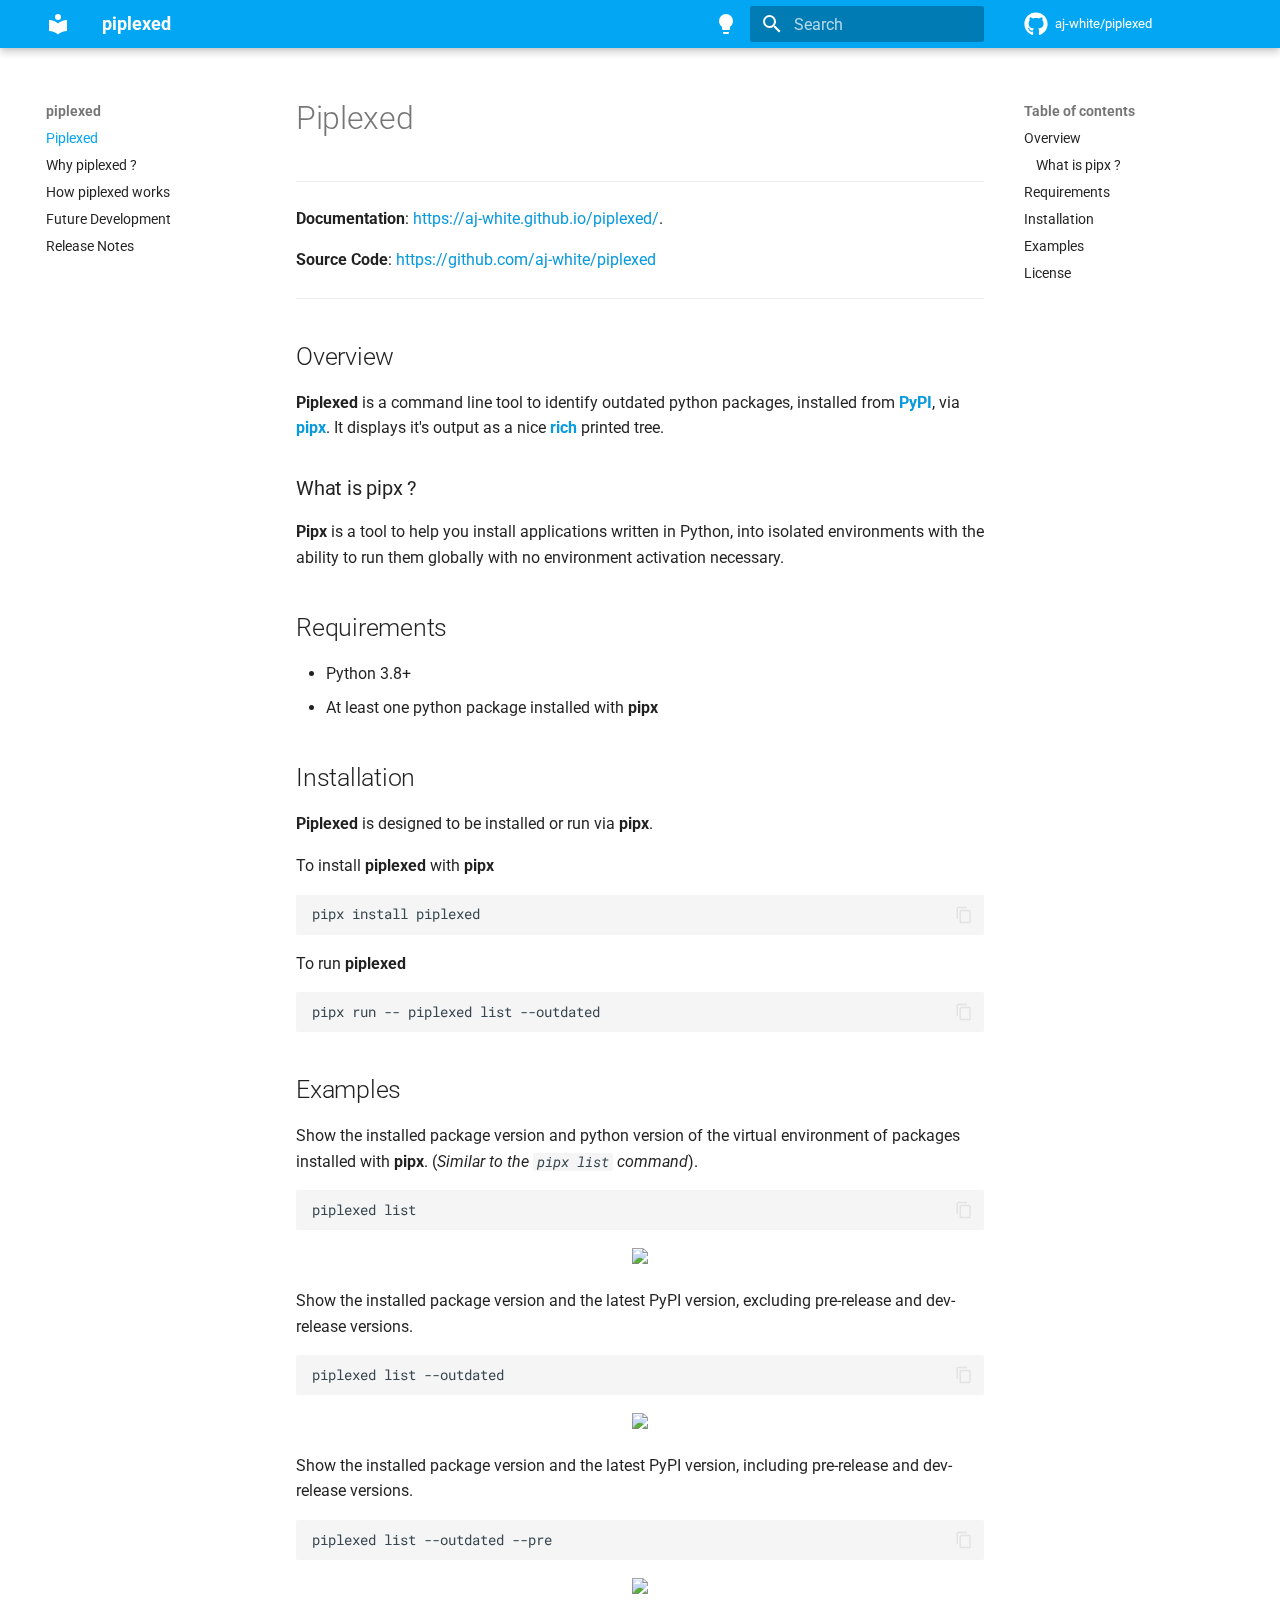
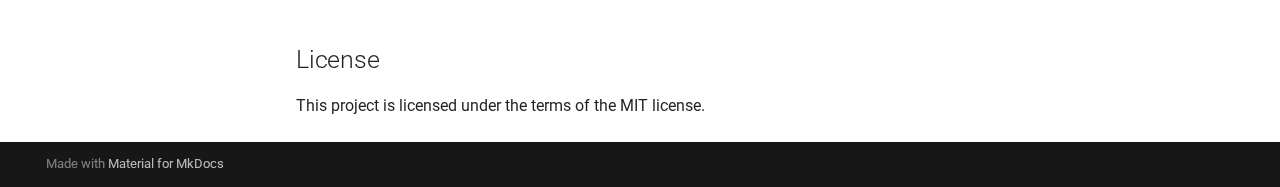
==== commit aa7cec1a: "Deployed 0cf22da with MkDocs version: 1.4.3" ====
--- a/index.html
+++ b/index.html
@@ -487,8 +487,8 @@
 
 <h1 id="piplexed">Piplexed</h1>
 <hr />
-<p><strong>Documentation</strong> For full documentation visit <a href="https://www.mkdocs.org">mkdocs.org</a>.</p>
-<p><strong>Source Code</strong> <a href="https://github.com/aj-white/piplexed">https://github.com/aj-white/piplexed</a></p>
+<p><strong>Documentation</strong>: <a href="https://aj-white.github.io/piplexed/">https://aj-white.github.io/piplexed/</a>.</p>
+<p><strong>Source Code</strong>: <a href="https://github.com/aj-white/piplexed">https://github.com/aj-white/piplexed</a></p>
 <hr />
 <h2 id="overview">Overview</h2>
 <p><strong>Piplexed</strong> is a command line tool to identify outdated python packages, installed from <a href="https://pypi.org/"><strong>PyPI</strong></a>, via <a href="https://pypa.github.io/pipx/"><strong>pipx</strong></a>. It displays it's output as a nice <a href="https://github.com/Textualize/rich"><strong>rich</strong></a> printed tree.</p>
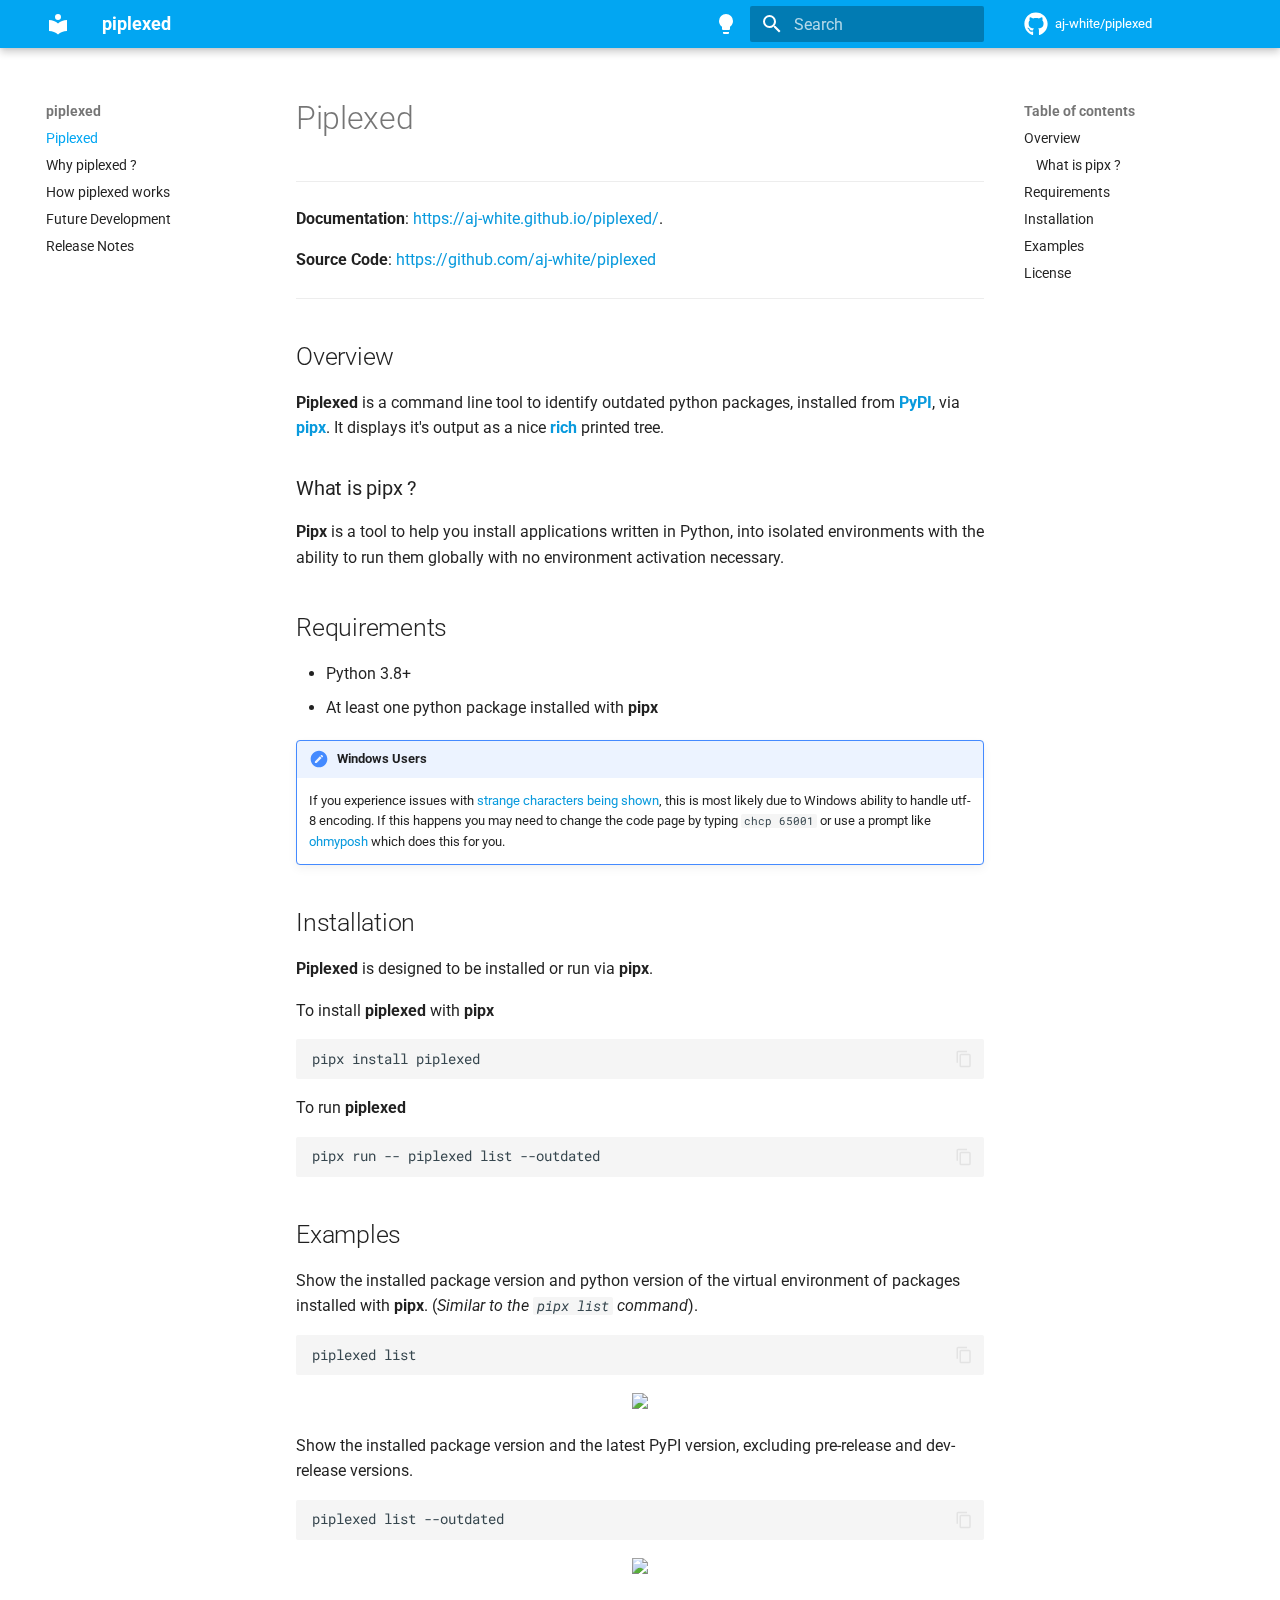
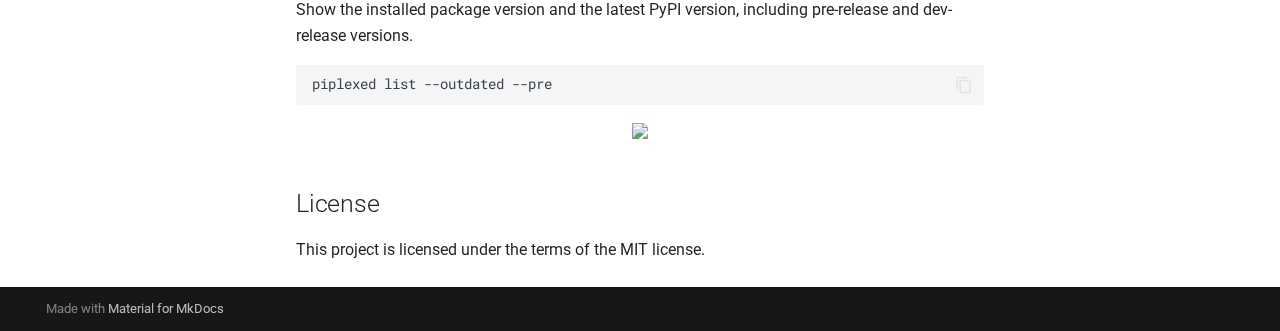
==== commit 4e67145b: "Deployed 4e67d90 with MkDocs version: 1.4.3" ====
--- a/index.html
+++ b/index.html
@@ -499,6 +499,11 @@
 <li>Python 3.8+</li>
 <li>At least one python package installed with <strong>pipx</strong></li>
 </ul>
+<div class="admonition note">
+<p class="admonition-title">Windows Users</p>
+<p>If you experience issues with <a href="https://github.com/aj-white/piplexed/issues/21">strange characters being shown</a>, this is most likely due to Windows ability to handle utf-8 encoding.
+If this happens you may need to change the code page by typing <code>chcp 65001</code> or use a prompt like <a href="https://ohmyposh.dev/">ohmyposh</a> which does this for you.</p>
+</div>
 <h2 id="installation">Installation</h2>
 <p><strong>Piplexed</strong> is designed to be installed or run via <strong>pipx</strong>.</p>
 <p>To install <strong>piplexed</strong> with <strong>pipx</strong></p>
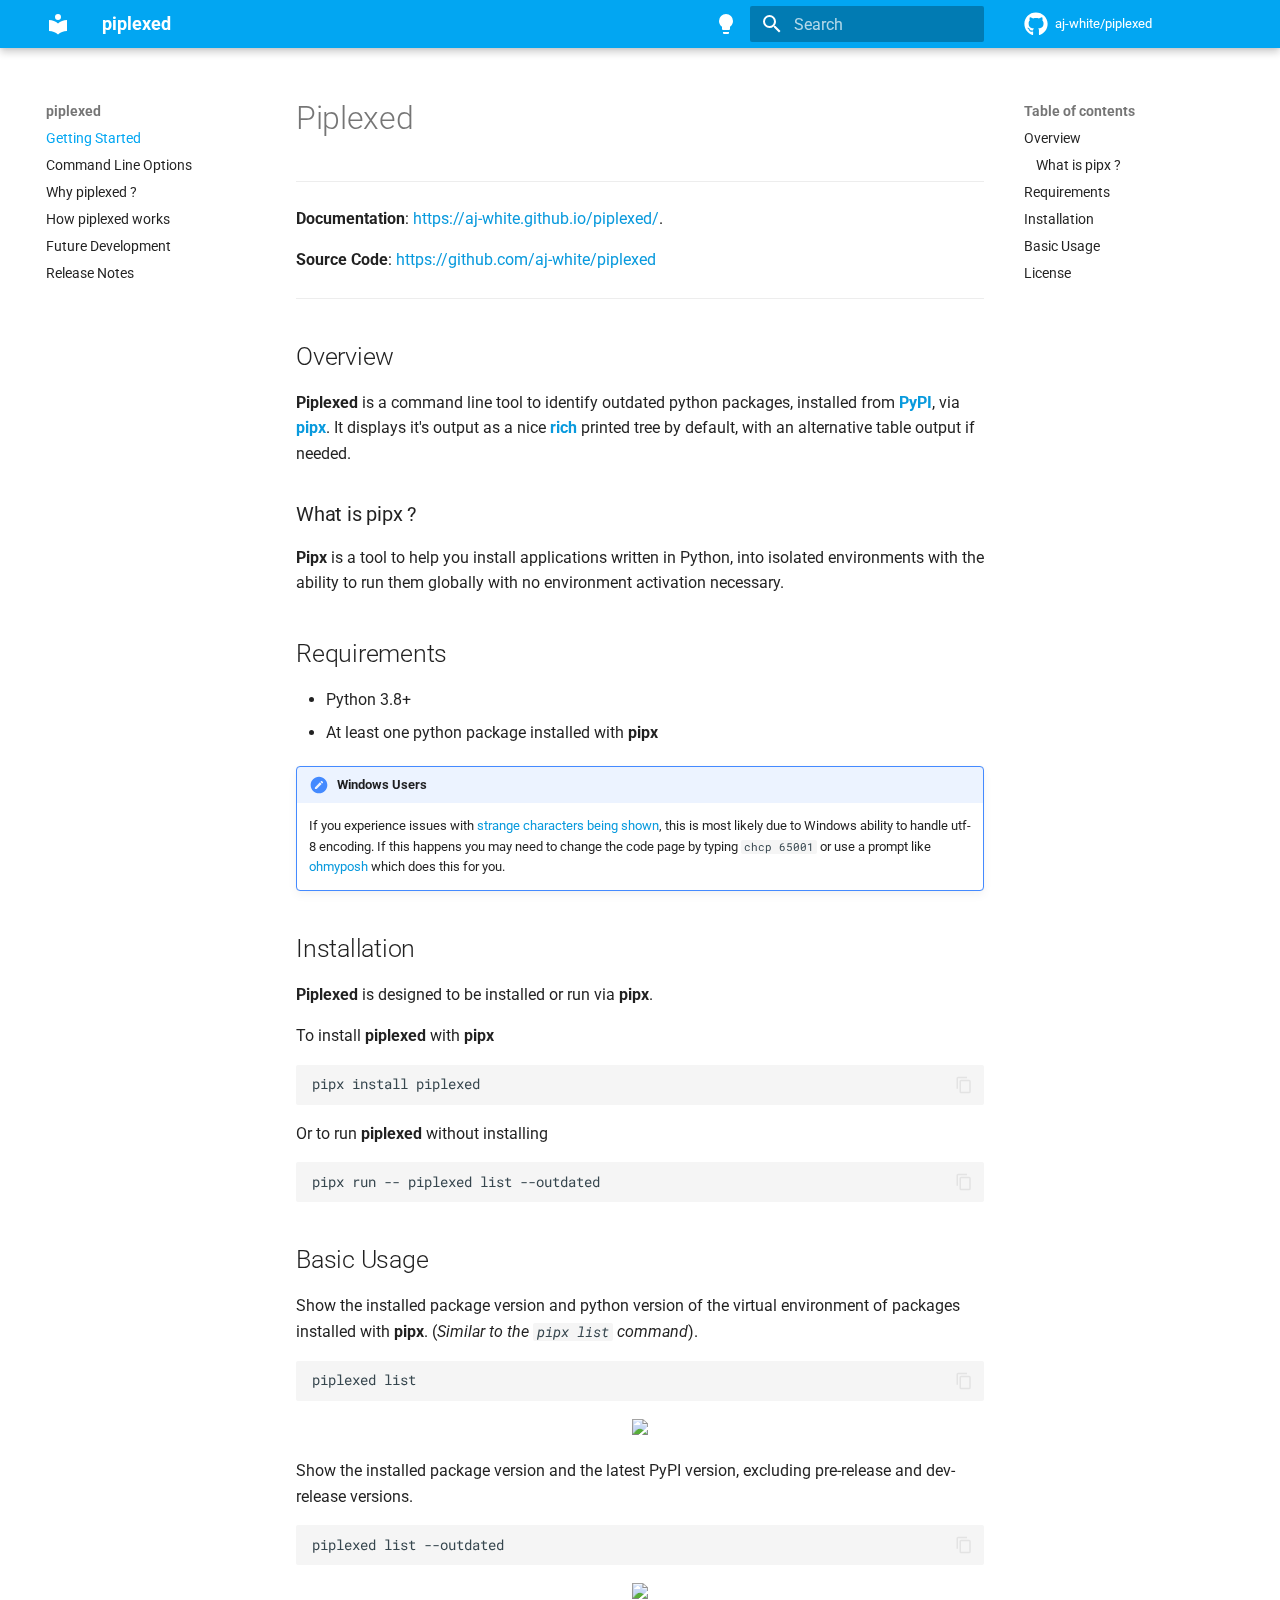
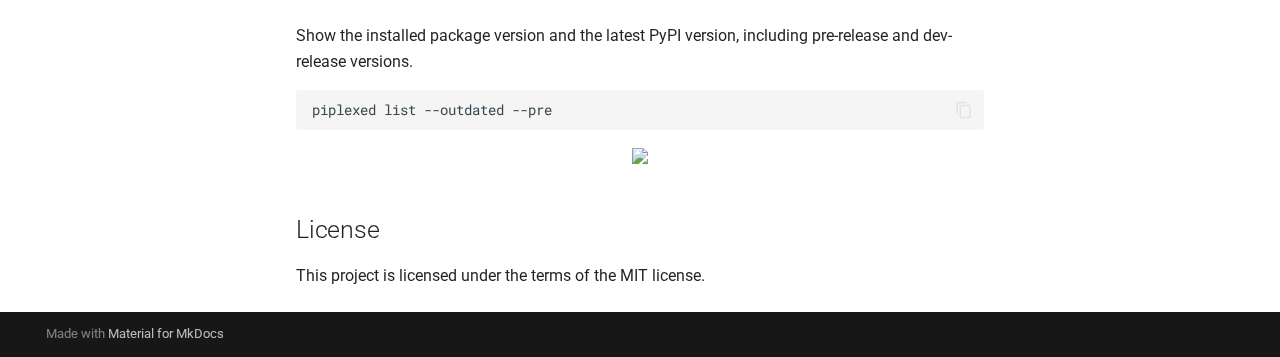
==== commit 7ccd39fd: "Deployed 7c98d0a with MkDocs version: 1.4.3" ====
--- a/index.html
+++ b/index.html
@@ -12,7 +12,7 @@
       
       
       
-        <link rel="next" href="Why-piplexed/">
+        <link rel="next" href="Command-line-options/">
       
       <link rel="icon" href="assets/images/favicon.png">
       <meta name="generator" content="mkdocs-1.4.3, mkdocs-material-9.1.15">
@@ -108,7 +108,7 @@
         <div class="md-header__topic" data-md-component="header-topic">
           <span class="md-ellipsis">
             
-              Piplexed
+              Getting Started
             
           </span>
         </div>
@@ -254,12 +254,12 @@
       
       
         <label class="md-nav__link md-nav__link--active" for="__toc">
-          Piplexed
+          Getting Started
           <span class="md-nav__icon md-icon"></span>
         </label>
       
       <a href="." class="md-nav__link md-nav__link--active">
-        Piplexed
+        Getting Started
       </a>
       
         
@@ -312,8 +312,8 @@
 </li>
       
         <li class="md-nav__item">
-  <a href="#examples" class="md-nav__link">
-    Examples
+  <a href="#basic-usage" class="md-nav__link">
+    Basic Usage
   </a>
   
 </li>
@@ -329,6 +329,21 @@
   
 </nav>
       
+    </li>
+  
+
+    
+      
+      
+      
+
+  
+  
+  
+    <li class="md-nav__item">
+      <a href="Command-line-options/" class="md-nav__link">
+        Command Line Options
+      </a>
     </li>
   
 
@@ -454,8 +469,8 @@
 </li>
       
         <li class="md-nav__item">
-  <a href="#examples" class="md-nav__link">
-    Examples
+  <a href="#basic-usage" class="md-nav__link">
+    Basic Usage
   </a>
   
 </li>
@@ -491,7 +506,7 @@
 <p><strong>Source Code</strong>: <a href="https://github.com/aj-white/piplexed">https://github.com/aj-white/piplexed</a></p>
 <hr />
 <h2 id="overview">Overview</h2>
-<p><strong>Piplexed</strong> is a command line tool to identify outdated python packages, installed from <a href="https://pypi.org/"><strong>PyPI</strong></a>, via <a href="https://pypa.github.io/pipx/"><strong>pipx</strong></a>. It displays it's output as a nice <a href="https://github.com/Textualize/rich"><strong>rich</strong></a> printed tree.</p>
+<p><strong>Piplexed</strong> is a command line tool to identify outdated python packages, installed from <a href="https://pypi.org/"><strong>PyPI</strong></a>, via <a href="https://pypa.github.io/pipx/"><strong>pipx</strong></a>. It displays it's output as a nice <a href="https://github.com/Textualize/rich"><strong>rich</strong></a> printed tree by default, with an alternative table output if needed.</p>
 <h3 id="what-is-pipx">What is pipx ?</h3>
 <p><strong>Pipx</strong> is a tool to help you install applications written in Python, into isolated environments with the ability to run them globally with no environment activation necessary.</p>
 <h2 id="requirements">Requirements</h2>
@@ -509,10 +524,10 @@
 <p>To install <strong>piplexed</strong> with <strong>pipx</strong></p>
 <pre><code class="language-console">pipx install piplexed
 </code></pre>
-<p>To run <strong>piplexed</strong></p>
+<p>Or to run <strong>piplexed</strong> without installing</p>
 <pre><code class="language-console">pipx run -- piplexed list --outdated
 </code></pre>
-<h2 id="examples">Examples</h2>
+<h2 id="basic-usage">Basic Usage</h2>
 <p>Show the installed package version and python version of the virtual environment of packages installed with <strong>pipx</strong>.
 (<em>Similar to the <code>pipx list</code> command</em>).</p>
 <pre><code class="language-console">piplexed list
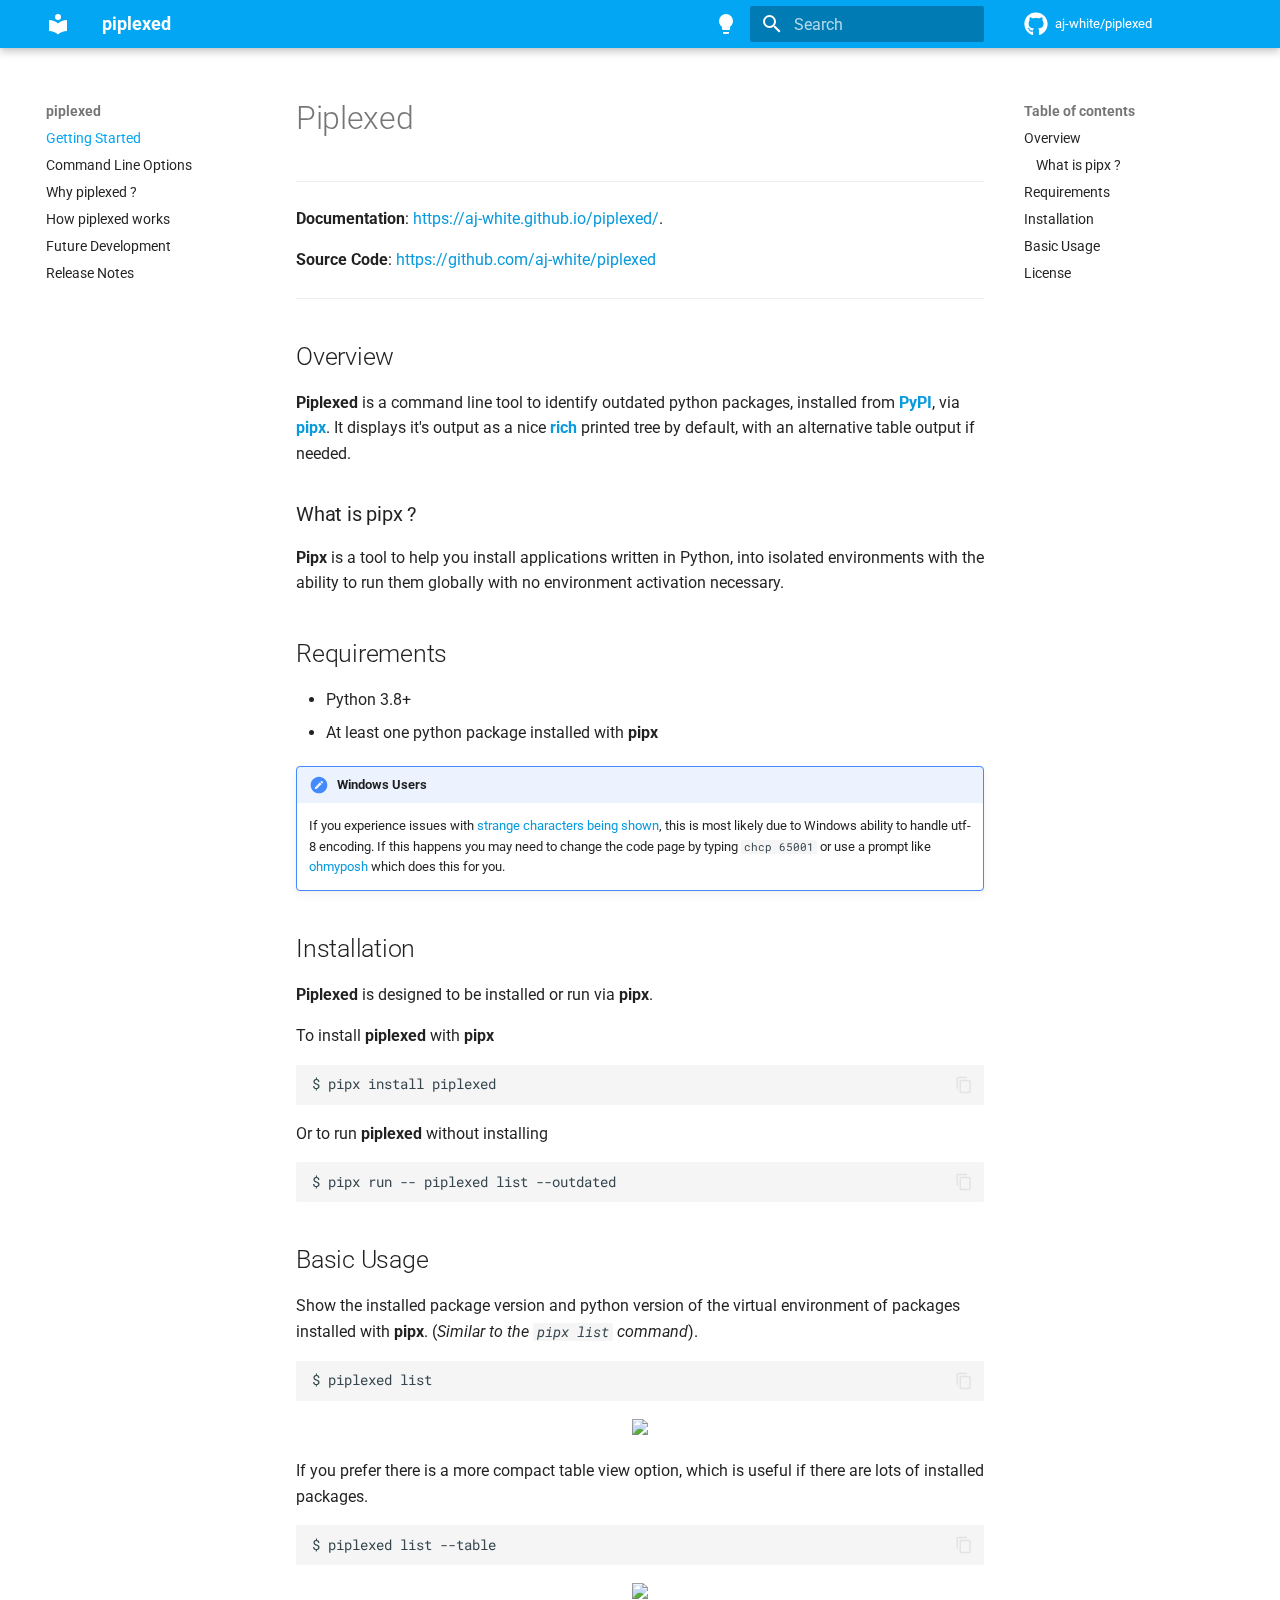
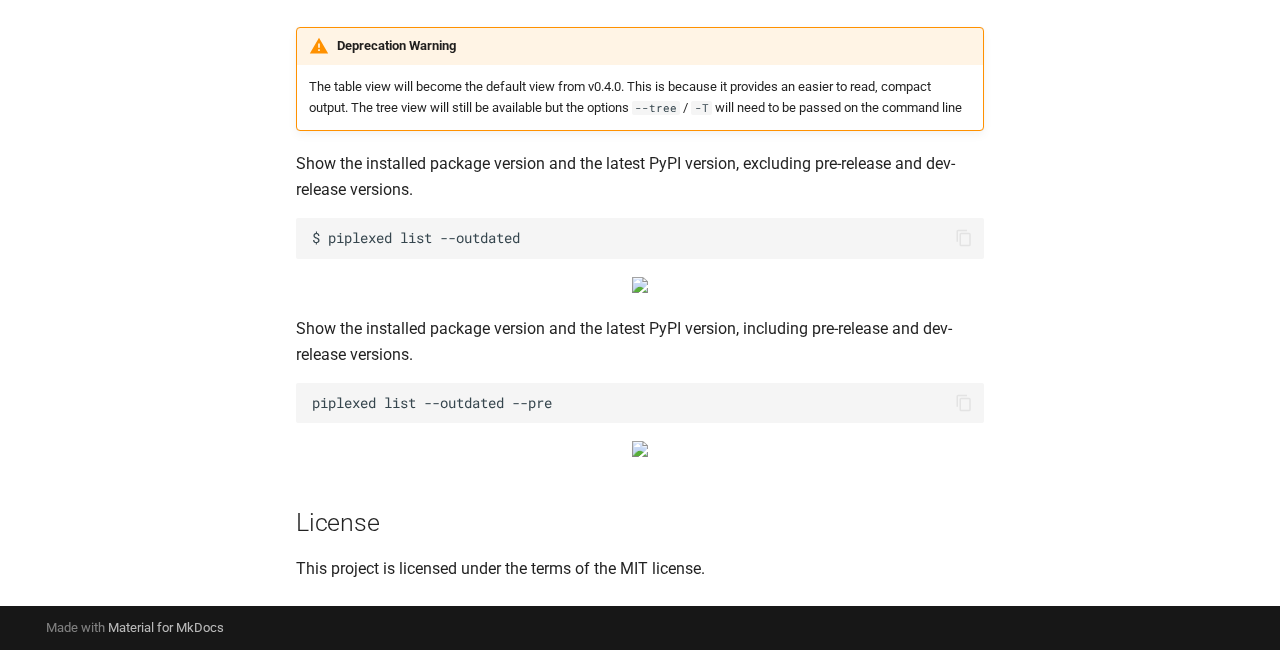
==== commit b51ea30a: "Deployed 4d71b63 with MkDocs version: 1.4.3" ====
--- a/index.html
+++ b/index.html
@@ -522,15 +522,15 @@
 <h2 id="installation">Installation</h2>
 <p><strong>Piplexed</strong> is designed to be installed or run via <strong>pipx</strong>.</p>
 <p>To install <strong>piplexed</strong> with <strong>pipx</strong></p>
-<pre><code class="language-console">pipx install piplexed
+<pre><code class="language-shell">$ pipx install piplexed
 </code></pre>
 <p>Or to run <strong>piplexed</strong> without installing</p>
-<pre><code class="language-console">pipx run -- piplexed list --outdated
+<pre><code class="language-shell">$ pipx run -- piplexed list --outdated
 </code></pre>
 <h2 id="basic-usage">Basic Usage</h2>
 <p>Show the installed package version and python version of the virtual environment of packages installed with <strong>pipx</strong>.
 (<em>Similar to the <code>pipx list</code> command</em>).</p>
-<pre><code class="language-console">piplexed list
+<pre><code class="language-shell">$ piplexed list
 </code></pre>
 <p align="center">
 <a href="https://github.com/aj-white/piplexed/raw/main/docs/img/piplexed-list.PNG">
@@ -538,8 +538,23 @@
 </a>
 </p>
 
+<p>If you prefer there is a more compact table view option, which is useful if there are lots of installed packages.</p>
+<pre><code class="language-shell">$ piplexed list --table
+</code></pre>
+<p align="center">
+<a href="https://github.com/aj-white/piplexed/raw/main/docs/img/piplexed-list-table.PNG">
+<img src="https://github.com/aj-white/piplexed/raw/main/docs/img/piplexed-list-table.PNG"/>
+</a>
+</p>
+
+<div class="admonition warning">
+<p class="admonition-title">Deprecation Warning</p>
+<p>The table view will become the default view from v0.4.0. This is because it provides an easier to read,
+compact output. The tree view will still be available but the options <code>--tree</code> / <code>-T</code> will need to be passed
+on the command line </p>
+</div>
 <p>Show the installed package version and the latest PyPI version, excluding pre-release and dev-release versions.</p>
-<pre><code class="language-console">piplexed list --outdated
+<pre><code class="language-shell">$ piplexed list --outdated
 </code></pre>
 <p align="center">
 <a href="https://github.com/aj-white/piplexed/raw/main/docs/img/piplexed-list-outdated.PNG">
@@ -548,7 +563,7 @@
 </p>
 
 <p>Show the installed package version and the latest PyPI version, including pre-release and dev-release versions.</p>
-<pre><code class="language-console">piplexed list --outdated --pre
+<pre><code class="language-shell">piplexed list --outdated --pre
 </code></pre>
 <p align="center">
 <a href="https://github.com/aj-white/piplexed/raw/main/docs/img/piplexed-list-outdated-pre.PNG">
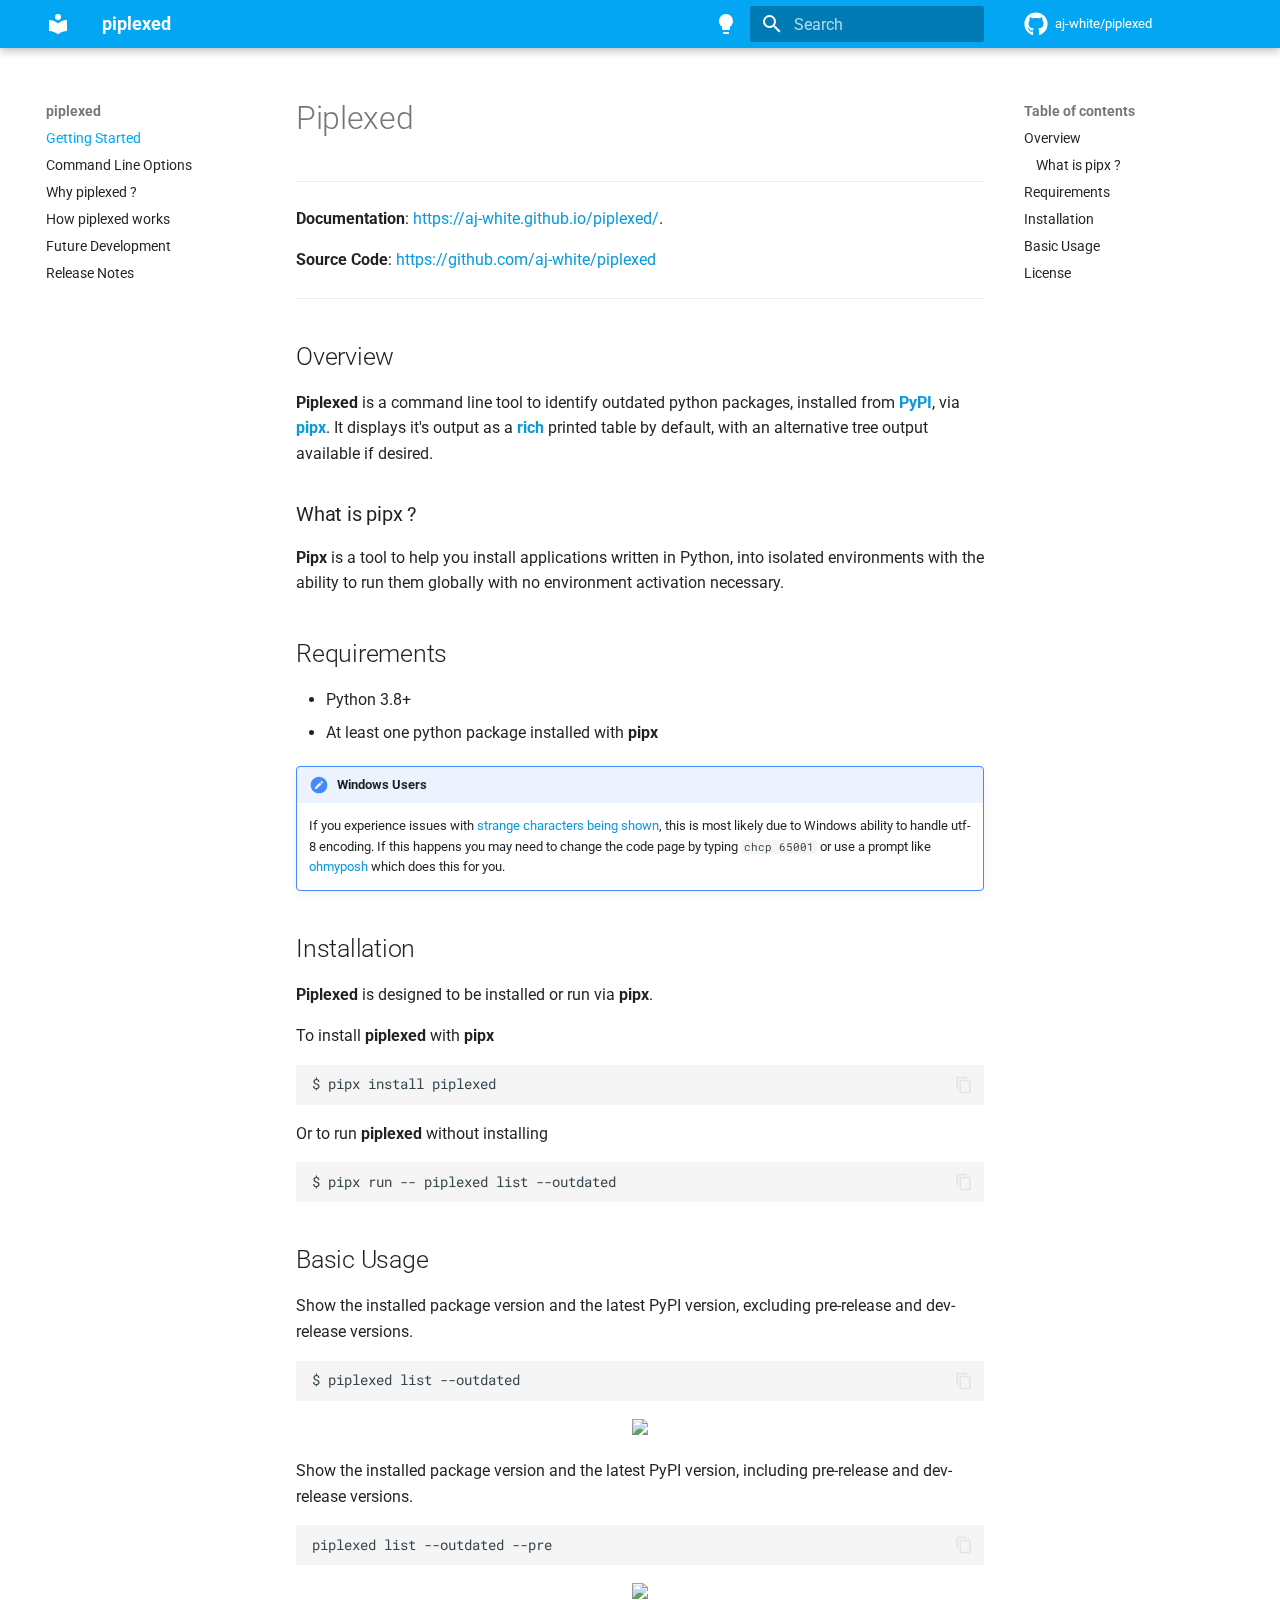
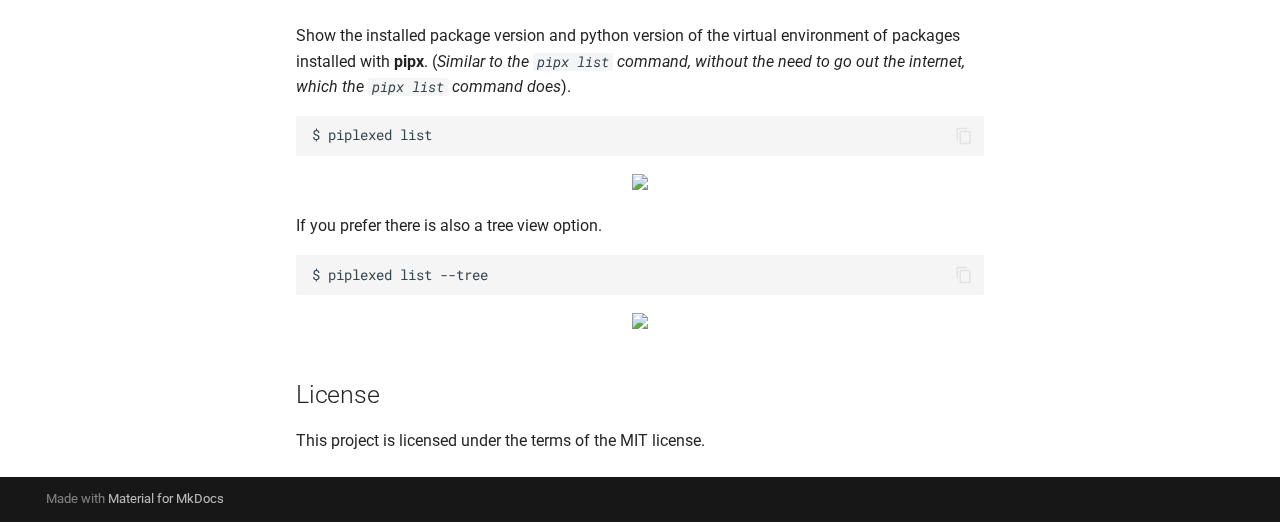
==== commit 41925e49: "Deployed a871f98 with MkDocs version: 1.6.0" ====
--- a/index.html
+++ b/index.html
@@ -14,8 +14,9 @@
       
         <link rel="next" href="Command-line-options/">
       
+      
       <link rel="icon" href="assets/images/favicon.png">
-      <meta name="generator" content="mkdocs-1.4.3, mkdocs-material-9.1.15">
+      <meta name="generator" content="mkdocs-1.6.0, mkdocs-material-9.5.33">
     
     
       
@@ -23,14 +24,17 @@
       
     
     
-      <link rel="stylesheet" href="assets/stylesheets/main.26e3688c.min.css">
-      
-        
-        <link rel="stylesheet" href="assets/stylesheets/palette.ecc896b0.min.css">
-      
-      
-
-    
+      <link rel="stylesheet" href="assets/stylesheets/main.3cba04c6.min.css">
+      
+        
+        <link rel="stylesheet" href="assets/stylesheets/palette.06af60db.min.css">
+      
+      
+
+
+    
+    
+      
     
     
       
@@ -63,9 +67,6 @@
     
     <body dir="ltr" data-md-color-scheme="default" data-md-color-primary="light-blue" data-md-color-accent="purple">
   
-    
-    
-      <script>var palette=__md_get("__palette");if(palette&&"object"==typeof palette.color)for(var key of Object.keys(palette.color))document.body.setAttribute("data-md-color-"+key,palette.color[key])</script>
     
     <input class="md-toggle" data-md-toggle="drawer" type="checkbox" id="__drawer" autocomplete="off">
     <input class="md-toggle" data-md-toggle="search" type="checkbox" id="__search" autocomplete="off">
@@ -96,6 +97,7 @@
 
     </a>
     <label class="md-header__button md-icon" for="__drawer">
+      
       <svg xmlns="http://www.w3.org/2000/svg" viewBox="0 0 24 24"><path d="M3 6h18v2H3V6m0 5h18v2H3v-2m0 5h18v2H3v-2Z"/></svg>
     </label>
     <div class="md-header__title" data-md-component="header-title">
@@ -117,33 +119,37 @@
     
       
         <form class="md-header__option" data-md-component="palette">
-          
-            
-            
-            
-            <input class="md-option" data-md-color-media="None" data-md-color-scheme="default" data-md-color-primary="light-blue" data-md-color-accent="purple"  aria-label="Switch to light mode"  type="radio" name="__palette" id="__palette_1">
-            
-              <label class="md-header__button md-icon" title="Switch to light mode" for="__palette_2" hidden>
-                <svg xmlns="http://www.w3.org/2000/svg" viewBox="0 0 24 24"><path d="M12 2a7 7 0 0 0-7 7c0 2.38 1.19 4.47 3 5.74V17a1 1 0 0 0 1 1h6a1 1 0 0 0 1-1v-2.26c1.81-1.27 3-3.36 3-5.74a7 7 0 0 0-7-7M9 21a1 1 0 0 0 1 1h4a1 1 0 0 0 1-1v-1H9v1Z"/></svg>
-              </label>
-            
-          
-            
-            
-            
-            <input class="md-option" data-md-color-media="None" data-md-color-scheme="slate" data-md-color-primary="light-blue" data-md-color-accent="amber"  aria-label="Switch to dark mode"  type="radio" name="__palette" id="__palette_2">
-            
-              <label class="md-header__button md-icon" title="Switch to dark mode" for="__palette_1" hidden>
-                <svg xmlns="http://www.w3.org/2000/svg" viewBox="0 0 24 24"><path d="M12 2a7 7 0 0 1 7 7c0 2.38-1.19 4.47-3 5.74V17a1 1 0 0 1-1 1H9a1 1 0 0 1-1-1v-2.26C6.19 13.47 5 11.38 5 9a7 7 0 0 1 7-7M9 21v-1h6v1a1 1 0 0 1-1 1h-4a1 1 0 0 1-1-1m3-17a5 5 0 0 0-5 5c0 2.05 1.23 3.81 3 4.58V16h4v-2.42c1.77-.77 3-2.53 3-4.58a5 5 0 0 0-5-5Z"/></svg>
-              </label>
-            
-          
-        </form>
-      
+  
+    
+    
+    
+    <input class="md-option" data-md-color-media="None" data-md-color-scheme="default" data-md-color-primary="light-blue" data-md-color-accent="purple"  aria-label="Switch to light mode"  type="radio" name="__palette" id="__palette_0">
+    
+      <label class="md-header__button md-icon" title="Switch to light mode" for="__palette_1" hidden>
+        <svg xmlns="http://www.w3.org/2000/svg" viewBox="0 0 24 24"><path d="M12 2a7 7 0 0 0-7 7c0 2.38 1.19 4.47 3 5.74V17a1 1 0 0 0 1 1h6a1 1 0 0 0 1-1v-2.26c1.81-1.27 3-3.36 3-5.74a7 7 0 0 0-7-7M9 21a1 1 0 0 0 1 1h4a1 1 0 0 0 1-1v-1H9v1Z"/></svg>
+      </label>
+    
+  
+    
+    
+    
+    <input class="md-option" data-md-color-media="None" data-md-color-scheme="slate" data-md-color-primary="light-blue" data-md-color-accent="amber"  aria-label="Switch to dark mode"  type="radio" name="__palette" id="__palette_1">
+    
+      <label class="md-header__button md-icon" title="Switch to dark mode" for="__palette_0" hidden>
+        <svg xmlns="http://www.w3.org/2000/svg" viewBox="0 0 24 24"><path d="M12 2a7 7 0 0 1 7 7c0 2.38-1.19 4.47-3 5.74V17a1 1 0 0 1-1 1H9a1 1 0 0 1-1-1v-2.26C6.19 13.47 5 11.38 5 9a7 7 0 0 1 7-7M9 21v-1h6v1a1 1 0 0 1-1 1h-4a1 1 0 0 1-1-1m3-17a5 5 0 0 0-5 5c0 2.05 1.23 3.81 3 4.58V16h4v-2.42c1.77-.77 3-2.53 3-4.58a5 5 0 0 0-5-5Z"/></svg>
+      </label>
+    
+  
+</form>
+      
+    
+    
+      <script>var media,input,key,value,palette=__md_get("__palette");if(palette&&palette.color){"(prefers-color-scheme)"===palette.color.media&&(media=matchMedia("(prefers-color-scheme: light)"),input=document.querySelector(media.matches?"[data-md-color-media='(prefers-color-scheme: light)']":"[data-md-color-media='(prefers-color-scheme: dark)']"),palette.color.media=input.getAttribute("data-md-color-media"),palette.color.scheme=input.getAttribute("data-md-color-scheme"),palette.color.primary=input.getAttribute("data-md-color-primary"),palette.color.accent=input.getAttribute("data-md-color-accent"));for([key,value]of Object.entries(palette.color))document.body.setAttribute("data-md-color-"+key,value)}</script>
     
     
     
       <label class="md-header__button md-icon" for="__search">
+        
         <svg xmlns="http://www.w3.org/2000/svg" viewBox="0 0 24 24"><path d="M9.5 3A6.5 6.5 0 0 1 16 9.5c0 1.61-.59 3.09-1.56 4.23l.27.27h.79l5 5-1.5 1.5-5-5v-.79l-.27-.27A6.516 6.516 0 0 1 9.5 16 6.5 6.5 0 0 1 3 9.5 6.5 6.5 0 0 1 9.5 3m0 2C7 5 5 7 5 9.5S7 14 9.5 14 14 12 14 9.5 12 5 9.5 5Z"/></svg>
       </label>
       <div class="md-search" data-md-component="search" role="dialog">
@@ -152,19 +158,22 @@
     <form class="md-search__form" name="search">
       <input type="text" class="md-search__input" name="query" aria-label="Search" placeholder="Search" autocapitalize="off" autocorrect="off" autocomplete="off" spellcheck="false" data-md-component="search-query" required>
       <label class="md-search__icon md-icon" for="__search">
+        
         <svg xmlns="http://www.w3.org/2000/svg" viewBox="0 0 24 24"><path d="M9.5 3A6.5 6.5 0 0 1 16 9.5c0 1.61-.59 3.09-1.56 4.23l.27.27h.79l5 5-1.5 1.5-5-5v-.79l-.27-.27A6.516 6.516 0 0 1 9.5 16 6.5 6.5 0 0 1 3 9.5 6.5 6.5 0 0 1 9.5 3m0 2C7 5 5 7 5 9.5S7 14 9.5 14 14 12 14 9.5 12 5 9.5 5Z"/></svg>
+        
         <svg xmlns="http://www.w3.org/2000/svg" viewBox="0 0 24 24"><path d="M20 11v2H8l5.5 5.5-1.42 1.42L4.16 12l7.92-7.92L13.5 5.5 8 11h12Z"/></svg>
       </label>
       <nav class="md-search__options" aria-label="Search">
         
         <button type="reset" class="md-search__icon md-icon" title="Clear" aria-label="Clear" tabindex="-1">
+          
           <svg xmlns="http://www.w3.org/2000/svg" viewBox="0 0 24 24"><path d="M19 6.41 17.59 5 12 10.59 6.41 5 5 6.41 10.59 12 5 17.59 6.41 19 12 13.41 17.59 19 19 17.59 13.41 12 19 6.41Z"/></svg>
         </button>
       </nav>
       
     </form>
     <div class="md-search__output">
-      <div class="md-search__scrollwrap" data-md-scrollfix>
+      <div class="md-search__scrollwrap" tabindex="0" data-md-scrollfix>
         <div class="md-search-result" data-md-component="search-result">
           <div class="md-search-result__meta">
             Initializing search
@@ -181,7 +190,7 @@
         <a href="https://github.com/aj-white/piplexed" title="Go to repository" class="md-source" data-md-component="source">
   <div class="md-source__icon md-icon">
     
-    <svg xmlns="http://www.w3.org/2000/svg" viewBox="0 0 496 512"><!--! Font Awesome Free 6.4.0 by @fontawesome - https://fontawesome.com License - https://fontawesome.com/license/free (Icons: CC BY 4.0, Fonts: SIL OFL 1.1, Code: MIT License) Copyright 2023 Fonticons, Inc.--><path d="M165.9 397.4c0 2-2.3 3.6-5.2 3.6-3.3.3-5.6-1.3-5.6-3.6 0-2 2.3-3.6 5.2-3.6 3-.3 5.6 1.3 5.6 3.6zm-31.1-4.5c-.7 2 1.3 4.3 4.3 4.9 2.6 1 5.6 0 6.2-2s-1.3-4.3-4.3-5.2c-2.6-.7-5.5.3-6.2 2.3zm44.2-1.7c-2.9.7-4.9 2.6-4.6 4.9.3 2 2.9 3.3 5.9 2.6 2.9-.7 4.9-2.6 4.6-4.6-.3-1.9-3-3.2-5.9-2.9zM244.8 8C106.1 8 0 113.3 0 252c0 110.9 69.8 205.8 169.5 239.2 12.8 2.3 17.3-5.6 17.3-12.1 0-6.2-.3-40.4-.3-61.4 0 0-70 15-84.7-29.8 0 0-11.4-29.1-27.8-36.6 0 0-22.9-15.7 1.6-15.4 0 0 24.9 2 38.6 25.8 21.9 38.6 58.6 27.5 72.9 20.9 2.3-16 8.8-27.1 16-33.7-55.9-6.2-112.3-14.3-112.3-110.5 0-27.5 7.6-41.3 23.6-58.9-2.6-6.5-11.1-33.3 2.6-67.9 20.9-6.5 69 27 69 27 20-5.6 41.5-8.5 62.8-8.5s42.8 2.9 62.8 8.5c0 0 48.1-33.6 69-27 13.7 34.7 5.2 61.4 2.6 67.9 16 17.7 25.8 31.5 25.8 58.9 0 96.5-58.9 104.2-114.8 110.5 9.2 7.9 17 22.9 17 46.4 0 33.7-.3 75.4-.3 83.6 0 6.5 4.6 14.4 17.3 12.1C428.2 457.8 496 362.9 496 252 496 113.3 383.5 8 244.8 8zM97.2 352.9c-1.3 1-1 3.3.7 5.2 1.6 1.6 3.9 2.3 5.2 1 1.3-1 1-3.3-.7-5.2-1.6-1.6-3.9-2.3-5.2-1zm-10.8-8.1c-.7 1.3.3 2.9 2.3 3.9 1.6 1 3.6.7 4.3-.7.7-1.3-.3-2.9-2.3-3.9-2-.6-3.6-.3-4.3.7zm32.4 35.6c-1.6 1.3-1 4.3 1.3 6.2 2.3 2.3 5.2 2.6 6.5 1 1.3-1.3.7-4.3-1.3-6.2-2.2-2.3-5.2-2.6-6.5-1zm-11.4-14.7c-1.6 1-1.6 3.6 0 5.9 1.6 2.3 4.3 3.3 5.6 2.3 1.6-1.3 1.6-3.9 0-6.2-1.4-2.3-4-3.3-5.6-2z"/></svg>
+    <svg xmlns="http://www.w3.org/2000/svg" viewBox="0 0 496 512"><!--! Font Awesome Free 6.6.0 by @fontawesome - https://fontawesome.com License - https://fontawesome.com/license/free (Icons: CC BY 4.0, Fonts: SIL OFL 1.1, Code: MIT License) Copyright 2024 Fonticons, Inc.--><path d="M165.9 397.4c0 2-2.3 3.6-5.2 3.6-3.3.3-5.6-1.3-5.6-3.6 0-2 2.3-3.6 5.2-3.6 3-.3 5.6 1.3 5.6 3.6zm-31.1-4.5c-.7 2 1.3 4.3 4.3 4.9 2.6 1 5.6 0 6.2-2s-1.3-4.3-4.3-5.2c-2.6-.7-5.5.3-6.2 2.3zm44.2-1.7c-2.9.7-4.9 2.6-4.6 4.9.3 2 2.9 3.3 5.9 2.6 2.9-.7 4.9-2.6 4.6-4.6-.3-1.9-3-3.2-5.9-2.9zM244.8 8C106.1 8 0 113.3 0 252c0 110.9 69.8 205.8 169.5 239.2 12.8 2.3 17.3-5.6 17.3-12.1 0-6.2-.3-40.4-.3-61.4 0 0-70 15-84.7-29.8 0 0-11.4-29.1-27.8-36.6 0 0-22.9-15.7 1.6-15.4 0 0 24.9 2 38.6 25.8 21.9 38.6 58.6 27.5 72.9 20.9 2.3-16 8.8-27.1 16-33.7-55.9-6.2-112.3-14.3-112.3-110.5 0-27.5 7.6-41.3 23.6-58.9-2.6-6.5-11.1-33.3 2.6-67.9 20.9-6.5 69 27 69 27 20-5.6 41.5-8.5 62.8-8.5s42.8 2.9 62.8 8.5c0 0 48.1-33.6 69-27 13.7 34.7 5.2 61.4 2.6 67.9 16 17.7 25.8 31.5 25.8 58.9 0 96.5-58.9 104.2-114.8 110.5 9.2 7.9 17 22.9 17 46.4 0 33.7-.3 75.4-.3 83.6 0 6.5 4.6 14.4 17.3 12.1C428.2 457.8 496 362.9 496 252 496 113.3 383.5 8 244.8 8zM97.2 352.9c-1.3 1-1 3.3.7 5.2 1.6 1.6 3.9 2.3 5.2 1 1.3-1 1-3.3-.7-5.2-1.6-1.6-3.9-2.3-5.2-1zm-10.8-8.1c-.7 1.3.3 2.9 2.3 3.9 1.6 1 3.6.7 4.3-.7.7-1.3-.3-2.9-2.3-3.9-2-.6-3.6-.3-4.3.7zm32.4 35.6c-1.6 1.3-1 4.3 1.3 6.2 2.3 2.3 5.2 2.6 6.5 1 1.3-1.3.7-4.3-1.3-6.2-2.2-2.3-5.2-2.6-6.5-1zm-11.4-14.7c-1.6 1-1.6 3.6 0 5.9 1.6 2.3 4.3 3.3 5.6 2.3 1.6-1.3 1.6-3.9 0-6.2-1.4-2.3-4-3.3-5.6-2z"/></svg>
   </div>
   <div class="md-source__repository">
     aj-white/piplexed
@@ -211,6 +220,7 @@
                     
 
 
+
 <nav class="md-nav md-nav--primary" aria-label="Navigation" data-md-level="0">
   <label class="md-nav__title" for="__drawer">
     <a href="." title="piplexed" class="md-nav__button md-logo" aria-label="piplexed" data-md-component="logo">
@@ -226,7 +236,7 @@
       <a href="https://github.com/aj-white/piplexed" title="Go to repository" class="md-source" data-md-component="source">
   <div class="md-source__icon md-icon">
     
-    <svg xmlns="http://www.w3.org/2000/svg" viewBox="0 0 496 512"><!--! Font Awesome Free 6.4.0 by @fontawesome - https://fontawesome.com License - https://fontawesome.com/license/free (Icons: CC BY 4.0, Fonts: SIL OFL 1.1, Code: MIT License) Copyright 2023 Fonticons, Inc.--><path d="M165.9 397.4c0 2-2.3 3.6-5.2 3.6-3.3.3-5.6-1.3-5.6-3.6 0-2 2.3-3.6 5.2-3.6 3-.3 5.6 1.3 5.6 3.6zm-31.1-4.5c-.7 2 1.3 4.3 4.3 4.9 2.6 1 5.6 0 6.2-2s-1.3-4.3-4.3-5.2c-2.6-.7-5.5.3-6.2 2.3zm44.2-1.7c-2.9.7-4.9 2.6-4.6 4.9.3 2 2.9 3.3 5.9 2.6 2.9-.7 4.9-2.6 4.6-4.6-.3-1.9-3-3.2-5.9-2.9zM244.8 8C106.1 8 0 113.3 0 252c0 110.9 69.8 205.8 169.5 239.2 12.8 2.3 17.3-5.6 17.3-12.1 0-6.2-.3-40.4-.3-61.4 0 0-70 15-84.7-29.8 0 0-11.4-29.1-27.8-36.6 0 0-22.9-15.7 1.6-15.4 0 0 24.9 2 38.6 25.8 21.9 38.6 58.6 27.5 72.9 20.9 2.3-16 8.8-27.1 16-33.7-55.9-6.2-112.3-14.3-112.3-110.5 0-27.5 7.6-41.3 23.6-58.9-2.6-6.5-11.1-33.3 2.6-67.9 20.9-6.5 69 27 69 27 20-5.6 41.5-8.5 62.8-8.5s42.8 2.9 62.8 8.5c0 0 48.1-33.6 69-27 13.7 34.7 5.2 61.4 2.6 67.9 16 17.7 25.8 31.5 25.8 58.9 0 96.5-58.9 104.2-114.8 110.5 9.2 7.9 17 22.9 17 46.4 0 33.7-.3 75.4-.3 83.6 0 6.5 4.6 14.4 17.3 12.1C428.2 457.8 496 362.9 496 252 496 113.3 383.5 8 244.8 8zM97.2 352.9c-1.3 1-1 3.3.7 5.2 1.6 1.6 3.9 2.3 5.2 1 1.3-1 1-3.3-.7-5.2-1.6-1.6-3.9-2.3-5.2-1zm-10.8-8.1c-.7 1.3.3 2.9 2.3 3.9 1.6 1 3.6.7 4.3-.7.7-1.3-.3-2.9-2.3-3.9-2-.6-3.6-.3-4.3.7zm32.4 35.6c-1.6 1.3-1 4.3 1.3 6.2 2.3 2.3 5.2 2.6 6.5 1 1.3-1.3.7-4.3-1.3-6.2-2.2-2.3-5.2-2.6-6.5-1zm-11.4-14.7c-1.6 1-1.6 3.6 0 5.9 1.6 2.3 4.3 3.3 5.6 2.3 1.6-1.3 1.6-3.9 0-6.2-1.4-2.3-4-3.3-5.6-2z"/></svg>
+    <svg xmlns="http://www.w3.org/2000/svg" viewBox="0 0 496 512"><!--! Font Awesome Free 6.6.0 by @fontawesome - https://fontawesome.com License - https://fontawesome.com/license/free (Icons: CC BY 4.0, Fonts: SIL OFL 1.1, Code: MIT License) Copyright 2024 Fonticons, Inc.--><path d="M165.9 397.4c0 2-2.3 3.6-5.2 3.6-3.3.3-5.6-1.3-5.6-3.6 0-2 2.3-3.6 5.2-3.6 3-.3 5.6 1.3 5.6 3.6zm-31.1-4.5c-.7 2 1.3 4.3 4.3 4.9 2.6 1 5.6 0 6.2-2s-1.3-4.3-4.3-5.2c-2.6-.7-5.5.3-6.2 2.3zm44.2-1.7c-2.9.7-4.9 2.6-4.6 4.9.3 2 2.9 3.3 5.9 2.6 2.9-.7 4.9-2.6 4.6-4.6-.3-1.9-3-3.2-5.9-2.9zM244.8 8C106.1 8 0 113.3 0 252c0 110.9 69.8 205.8 169.5 239.2 12.8 2.3 17.3-5.6 17.3-12.1 0-6.2-.3-40.4-.3-61.4 0 0-70 15-84.7-29.8 0 0-11.4-29.1-27.8-36.6 0 0-22.9-15.7 1.6-15.4 0 0 24.9 2 38.6 25.8 21.9 38.6 58.6 27.5 72.9 20.9 2.3-16 8.8-27.1 16-33.7-55.9-6.2-112.3-14.3-112.3-110.5 0-27.5 7.6-41.3 23.6-58.9-2.6-6.5-11.1-33.3 2.6-67.9 20.9-6.5 69 27 69 27 20-5.6 41.5-8.5 62.8-8.5s42.8 2.9 62.8 8.5c0 0 48.1-33.6 69-27 13.7 34.7 5.2 61.4 2.6 67.9 16 17.7 25.8 31.5 25.8 58.9 0 96.5-58.9 104.2-114.8 110.5 9.2 7.9 17 22.9 17 46.4 0 33.7-.3 75.4-.3 83.6 0 6.5 4.6 14.4 17.3 12.1C428.2 457.8 496 362.9 496 252 496 113.3 383.5 8 244.8 8zM97.2 352.9c-1.3 1-1 3.3.7 5.2 1.6 1.6 3.9 2.3 5.2 1 1.3-1 1-3.3-.7-5.2-1.6-1.6-3.9-2.3-5.2-1zm-10.8-8.1c-.7 1.3.3 2.9 2.3 3.9 1.6 1 3.6.7 4.3-.7.7-1.3-.3-2.9-2.3-3.9-2-.6-3.6-.3-4.3.7zm32.4 35.6c-1.6 1.3-1 4.3 1.3 6.2 2.3 2.3 5.2 2.6 6.5 1 1.3-1.3.7-4.3-1.3-6.2-2.2-2.3-5.2-2.6-6.5-1zm-11.4-14.7c-1.6 1-1.6 3.6 0 5.9 1.6 2.3 4.3 3.3 5.6 2.3 1.6-1.3 1.6-3.9 0-6.2-1.4-2.3-4-3.3-5.6-2z"/></svg>
   </div>
   <div class="md-source__repository">
     aj-white/piplexed
@@ -238,11 +248,10 @@
     
       
       
-      
-
-  
-  
-    
+  
+  
+    
+  
   
   
     <li class="md-nav__item md-nav__item--active">
@@ -254,12 +263,24 @@
       
       
         <label class="md-nav__link md-nav__link--active" for="__toc">
-          Getting Started
+          
+  
+  <span class="md-ellipsis">
+    Getting Started
+  </span>
+  
+
           <span class="md-nav__icon md-icon"></span>
         </label>
       
       <a href="." class="md-nav__link md-nav__link--active">
-        Getting Started
+        
+  
+  <span class="md-ellipsis">
+    Getting Started
+  </span>
+  
+
       </a>
       
         
@@ -279,7 +300,9 @@
       
         <li class="md-nav__item">
   <a href="#overview" class="md-nav__link">
-    Overview
+    <span class="md-ellipsis">
+      Overview
+    </span>
   </a>
   
     <nav class="md-nav" aria-label="Overview">
@@ -287,7 +310,9 @@
         
           <li class="md-nav__item">
   <a href="#what-is-pipx" class="md-nav__link">
-    What is pipx ?
+    <span class="md-ellipsis">
+      What is pipx ?
+    </span>
   </a>
   
 </li>
@@ -299,28 +324,36 @@
       
         <li class="md-nav__item">
   <a href="#requirements" class="md-nav__link">
-    Requirements
+    <span class="md-ellipsis">
+      Requirements
+    </span>
   </a>
   
 </li>
       
         <li class="md-nav__item">
   <a href="#installation" class="md-nav__link">
-    Installation
+    <span class="md-ellipsis">
+      Installation
+    </span>
   </a>
   
 </li>
       
         <li class="md-nav__item">
   <a href="#basic-usage" class="md-nav__link">
-    Basic Usage
+    <span class="md-ellipsis">
+      Basic Usage
+    </span>
   </a>
   
 </li>
       
         <li class="md-nav__item">
   <a href="#license" class="md-nav__link">
-    License
+    <span class="md-ellipsis">
+      License
+    </span>
   </a>
   
 </li>
@@ -335,14 +368,19 @@
     
       
       
-      
-
+  
   
   
   
     <li class="md-nav__item">
       <a href="Command-line-options/" class="md-nav__link">
-        Command Line Options
+        
+  
+  <span class="md-ellipsis">
+    Command Line Options
+  </span>
+  
+
       </a>
     </li>
   
@@ -350,14 +388,19 @@
     
       
       
-      
-
+  
   
   
   
     <li class="md-nav__item">
       <a href="Why-piplexed/" class="md-nav__link">
-        Why piplexed ?
+        
+  
+  <span class="md-ellipsis">
+    Why piplexed ?
+  </span>
+  
+
       </a>
     </li>
   
@@ -365,14 +408,19 @@
     
       
       
-      
-
+  
   
   
   
     <li class="md-nav__item">
       <a href="How-piplexed-works/" class="md-nav__link">
-        How piplexed works
+        
+  
+  <span class="md-ellipsis">
+    How piplexed works
+  </span>
+  
+
       </a>
     </li>
   
@@ -380,14 +428,19 @@
     
       
       
-      
-
+  
   
   
   
     <li class="md-nav__item">
       <a href="Future-development/" class="md-nav__link">
-        Future Development
+        
+  
+  <span class="md-ellipsis">
+    Future Development
+  </span>
+  
+
       </a>
     </li>
   
@@ -395,14 +448,19 @@
     
       
       
-      
-
+  
   
   
   
     <li class="md-nav__item">
       <a href="Release-notes/" class="md-nav__link">
-        Release Notes
+        
+  
+  <span class="md-ellipsis">
+    Release Notes
+  </span>
+  
+
       </a>
     </li>
   
@@ -436,7 +494,9 @@
       
         <li class="md-nav__item">
   <a href="#overview" class="md-nav__link">
-    Overview
+    <span class="md-ellipsis">
+      Overview
+    </span>
   </a>
   
     <nav class="md-nav" aria-label="Overview">
@@ -444,7 +504,9 @@
         
           <li class="md-nav__item">
   <a href="#what-is-pipx" class="md-nav__link">
-    What is pipx ?
+    <span class="md-ellipsis">
+      What is pipx ?
+    </span>
   </a>
   
 </li>
@@ -456,28 +518,36 @@
       
         <li class="md-nav__item">
   <a href="#requirements" class="md-nav__link">
-    Requirements
+    <span class="md-ellipsis">
+      Requirements
+    </span>
   </a>
   
 </li>
       
         <li class="md-nav__item">
   <a href="#installation" class="md-nav__link">
-    Installation
+    <span class="md-ellipsis">
+      Installation
+    </span>
   </a>
   
 </li>
       
         <li class="md-nav__item">
   <a href="#basic-usage" class="md-nav__link">
-    Basic Usage
+    <span class="md-ellipsis">
+      Basic Usage
+    </span>
   </a>
   
 </li>
       
         <li class="md-nav__item">
   <a href="#license" class="md-nav__link">
-    License
+    <span class="md-ellipsis">
+      License
+    </span>
   </a>
   
 </li>
@@ -506,7 +576,7 @@
 <p><strong>Source Code</strong>: <a href="https://github.com/aj-white/piplexed">https://github.com/aj-white/piplexed</a></p>
 <hr />
 <h2 id="overview">Overview</h2>
-<p><strong>Piplexed</strong> is a command line tool to identify outdated python packages, installed from <a href="https://pypi.org/"><strong>PyPI</strong></a>, via <a href="https://pypa.github.io/pipx/"><strong>pipx</strong></a>. It displays it's output as a nice <a href="https://github.com/Textualize/rich"><strong>rich</strong></a> printed tree by default, with an alternative table output if needed.</p>
+<p><strong>Piplexed</strong> is a command line tool to identify outdated python packages, installed from <a href="https://pypi.org/"><strong>PyPI</strong></a>, via <a href="https://pypa.github.io/pipx/"><strong>pipx</strong></a>. It displays it's output as a <a href="https://github.com/Textualize/rich"><strong>rich</strong></a> printed table by default, with an alternative tree output available if desired.</p>
 <h3 id="what-is-pipx">What is pipx ?</h3>
 <p><strong>Pipx</strong> is a tool to help you install applications written in Python, into isolated environments with the ability to run them globally with no environment activation necessary.</p>
 <h2 id="requirements">Requirements</h2>
@@ -528,31 +598,6 @@
 <pre><code class="language-shell">$ pipx run -- piplexed list --outdated
 </code></pre>
 <h2 id="basic-usage">Basic Usage</h2>
-<p>Show the installed package version and python version of the virtual environment of packages installed with <strong>pipx</strong>.
-(<em>Similar to the <code>pipx list</code> command</em>).</p>
-<pre><code class="language-shell">$ piplexed list
-</code></pre>
-<p align="center">
-<a href="https://github.com/aj-white/piplexed/raw/main/docs/img/piplexed-list.PNG">
-<img src="https://github.com/aj-white/piplexed/raw/main/docs/img/piplexed-list.PNG"/>
-</a>
-</p>
-
-<p>If you prefer there is a more compact table view option, which is useful if there are lots of installed packages.</p>
-<pre><code class="language-shell">$ piplexed list --table
-</code></pre>
-<p align="center">
-<a href="https://github.com/aj-white/piplexed/raw/main/docs/img/piplexed-list-table.PNG">
-<img src="https://github.com/aj-white/piplexed/raw/main/docs/img/piplexed-list-table.PNG"/>
-</a>
-</p>
-
-<div class="admonition warning">
-<p class="admonition-title">Deprecation Warning</p>
-<p>The table view will become the default view from v0.4.0. This is because it provides an easier to read,
-compact output. The tree view will still be available but the options <code>--tree</code> / <code>-T</code> will need to be passed
-on the command line </p>
-</div>
 <p>Show the installed package version and the latest PyPI version, excluding pre-release and dev-release versions.</p>
 <pre><code class="language-shell">$ piplexed list --outdated
 </code></pre>
@@ -571,8 +616,34 @@
 </a>
 </p>
 
+<p>Show the installed package version and python version of the virtual environment of packages installed with <strong>pipx</strong>.
+(<em>Similar to the <code>pipx list</code> command, without the need to go out the internet, which the <code>pipx list</code> command does</em>).</p>
+<pre><code class="language-shell">$ piplexed list
+</code></pre>
+<p align="center">
+<a href="https://github.com/aj-white/piplexed/raw/main/docs/img/piplexed-list-table.PNG">
+<img src="https://github.com/aj-white/piplexed/raw/main/docs/img/piplexed-list-table.PNG"/>
+</a>
+</p>
+
+<p>If you prefer there is also a tree view option.</p>
+<pre><code class="language-shell">$ piplexed list --tree
+</code></pre>
+<p align="center">
+<a href="https://github.com/aj-white/piplexed/raw/main/docs/img/piplexed-list.PNG">
+<img src="https://github.com/aj-white/piplexed/raw/main/docs/img/piplexed-list.PNG"/>
+</a>
+</p>
+
 <h2 id="license">License</h2>
 <p>This project is licensed under the terms of the MIT license.</p>
+
+
+
+
+
+
+
 
 
 
@@ -583,6 +654,7 @@
             </div>
           
           
+<script>var target=document.getElementById(location.hash.slice(1));target&&target.name&&(target.checked=target.name.startsWith("__tabbed_"))</script>
         </div>
         
       </main>
@@ -610,10 +682,11 @@
       <div class="md-dialog__inner md-typeset"></div>
     </div>
     
-    <script id="__config" type="application/json">{"base": ".", "features": ["content.code.copy"], "search": "assets/javascripts/workers/search.208ed371.min.js", "translations": {"clipboard.copied": "Copied to clipboard", "clipboard.copy": "Copy to clipboard", "search.result.more.one": "1 more on this page", "search.result.more.other": "# more on this page", "search.result.none": "No matching documents", "search.result.one": "1 matching document", "search.result.other": "# matching documents", "search.result.placeholder": "Type to start searching", "search.result.term.missing": "Missing", "select.version": "Select version"}}</script>
-    
-    
-      <script src="assets/javascripts/bundle.b4d07000.min.js"></script>
+    
+    <script id="__config" type="application/json">{"base": ".", "features": ["content.code.copy"], "search": "assets/javascripts/workers/search.b8dbb3d2.min.js", "translations": {"clipboard.copied": "Copied to clipboard", "clipboard.copy": "Copy to clipboard", "search.result.more.one": "1 more on this page", "search.result.more.other": "# more on this page", "search.result.none": "No matching documents", "search.result.one": "1 matching document", "search.result.other": "# matching documents", "search.result.placeholder": "Type to start searching", "search.result.term.missing": "Missing", "select.version": "Select version"}}</script>
+    
+    
+      <script src="assets/javascripts/bundle.af256bd8.min.js"></script>
       
     
   </body>
--- a/assets/stylesheets/main.3cba04c6.min.css
+++ b/assets/stylesheets/main.3cba04c6.min.css
@@ -0,0 +1 @@
+@charset "UTF-8";html{-webkit-text-size-adjust:none;-moz-text-size-adjust:none;text-size-adjust:none;box-sizing:border-box}*,:after,:before{box-sizing:inherit}@media (prefers-reduced-motion){*,:after,:before{transition:none!important}}body{margin:0}a,button,input,label{-webkit-tap-highlight-color:transparent}a{color:inherit;text-decoration:none}hr{border:0;box-sizing:initial;display:block;height:.05rem;overflow:visible;padding:0}small{font-size:80%}sub,sup{line-height:1em}img{border-style:none}table{border-collapse:initial;border-spacing:0}td,th{font-weight:400;vertical-align:top}button{background:#0000;border:0;font-family:inherit;font-size:inherit;margin:0;padding:0}input{border:0;outline:none}:root{--md-primary-fg-color:#4051b5;--md-primary-fg-color--light:#5d6cc0;--md-primary-fg-color--dark:#303fa1;--md-primary-bg-color:#fff;--md-primary-bg-color--light:#ffffffb3;--md-accent-fg-color:#526cfe;--md-accent-fg-color--transparent:#526cfe1a;--md-accent-bg-color:#fff;--md-accent-bg-color--light:#ffffffb3}[data-md-color-scheme=default]{color-scheme:light}[data-md-color-scheme=default] img[src$="#gh-dark-mode-only"],[data-md-color-scheme=default] img[src$="#only-dark"]{display:none}:root,[data-md-color-scheme=default]{--md-hue:225deg;--md-default-fg-color:#000000de;--md-default-fg-color--light:#0000008a;--md-default-fg-color--lighter:#00000052;--md-default-fg-color--lightest:#00000012;--md-default-bg-color:#fff;--md-default-bg-color--light:#ffffffb3;--md-default-bg-color--lighter:#ffffff4d;--md-default-bg-color--lightest:#ffffff1f;--md-code-fg-color:#36464e;--md-code-bg-color:#f5f5f5;--md-code-hl-color:#4287ff;--md-code-hl-color--light:#4287ff1a;--md-code-hl-number-color:#d52a2a;--md-code-hl-special-color:#db1457;--md-code-hl-function-color:#a846b9;--md-code-hl-constant-color:#6e59d9;--md-code-hl-keyword-color:#3f6ec6;--md-code-hl-string-color:#1c7d4d;--md-code-hl-name-color:var(--md-code-fg-color);--md-code-hl-operator-color:var(--md-default-fg-color--light);--md-code-hl-punctuation-color:var(--md-default-fg-color--light);--md-code-hl-comment-color:var(--md-default-fg-color--light);--md-code-hl-generic-color:var(--md-default-fg-color--light);--md-code-hl-variable-color:var(--md-default-fg-color--light);--md-typeset-color:var(--md-default-fg-color);--md-typeset-a-color:var(--md-primary-fg-color);--md-typeset-del-color:#f5503d26;--md-typeset-ins-color:#0bd57026;--md-typeset-kbd-color:#fafafa;--md-typeset-kbd-accent-color:#fff;--md-typeset-kbd-border-color:#b8b8b8;--md-typeset-mark-color:#ffff0080;--md-typeset-table-color:#0000001f;--md-typeset-table-color--light:rgba(0,0,0,.035);--md-admonition-fg-color:var(--md-default-fg-color);--md-admonition-bg-color:var(--md-default-bg-color);--md-warning-fg-color:#000000de;--md-warning-bg-color:#ff9;--md-footer-fg-color:#fff;--md-footer-fg-color--light:#ffffffb3;--md-footer-fg-color--lighter:#ffffff73;--md-footer-bg-color:#000000de;--md-footer-bg-color--dark:#00000052;--md-shadow-z1:0 0.2rem 0.5rem #0000000d,0 0 0.05rem #0000001a;--md-shadow-z2:0 0.2rem 0.5rem #0000001a,0 0 0.05rem #00000040;--md-shadow-z3:0 0.2rem 0.5rem #0003,0 0 0.05rem #00000059}.md-icon svg{fill:currentcolor;display:block;height:1.2rem;width:1.2rem}body{-webkit-font-smoothing:antialiased;-moz-osx-font-smoothing:grayscale;--md-text-font-family:var(--md-text-font,_),-apple-system,BlinkMacSystemFont,Helvetica,Arial,sans-serif;--md-code-font-family:var(--md-code-font,_),SFMono-Regular,Consolas,Menlo,monospace}aside,body,input{font-feature-settings:"kern","liga";color:var(--md-typeset-color);font-family:var(--md-text-font-family)}code,kbd,pre{font-feature-settings:"kern";font-family:var(--md-code-font-family)}:root{--md-typeset-table-sort-icon:url('data:image/svg+xml;charset=utf-8,<svg xmlns="http://www.w3.org/2000/svg" viewBox="0 0 24 24"><path d="m18 21-4-4h3V7h-3l4-4 4 4h-3v10h3M2 19v-2h10v2M2 13v-2h7v2M2 7V5h4v2H2Z"/></svg>');--md-typeset-table-sort-icon--asc:url('data:image/svg+xml;charset=utf-8,<svg xmlns="http://www.w3.org/2000/svg" viewBox="0 0 24 24"><path d="M19 17h3l-4 4-4-4h3V3h2M2 17h10v2H2M6 5v2H2V5m0 6h7v2H2v-2Z"/></svg>');--md-typeset-table-sort-icon--desc:url('data:image/svg+xml;charset=utf-8,<svg xmlns="http://www.w3.org/2000/svg" viewBox="0 0 24 24"><path d="M19 7h3l-4-4-4 4h3v14h2M2 17h10v2H2M6 5v2H2V5m0 6h7v2H2v-2Z"/></svg>')}.md-typeset{-webkit-print-color-adjust:exact;color-adjust:exact;font-size:.8rem;line-height:1.6}@media print{.md-typeset{font-size:.68rem}}.md-typeset blockquote,.md-typeset dl,.md-typeset figure,.md-typeset ol,.md-typeset pre,.md-typeset ul{margin-bottom:1em;margin-top:1em}.md-typeset h1{color:var(--md-default-fg-color--light);font-size:2em;line-height:1.3;margin:0 0 1.25em}.md-typeset h1,.md-typeset h2{font-weight:300;letter-spacing:-.01em}.md-typeset h2{font-size:1.5625em;line-height:1.4;margin:1.6em 0 .64em}.md-typeset h3{font-size:1.25em;font-weight:400;letter-spacing:-.01em;line-height:1.5;margin:1.6em 0 .8em}.md-typeset h2+h3{margin-top:.8em}.md-typeset h4{font-weight:700;letter-spacing:-.01em;margin:1em 0}.md-typeset h5,.md-typeset h6{color:var(--md-default-fg-color--light);font-size:.8em;font-weight:700;letter-spacing:-.01em;margin:1.25em 0}.md-typeset h5{text-transform:uppercase}.md-typeset hr{border-bottom:.05rem solid var(--md-default-fg-color--lightest);display:flow-root;margin:1.5em 0}.md-typeset a{color:var(--md-typeset-a-color);word-break:break-word}.md-typeset a,.md-typeset a:before{transition:color 125ms}.md-typeset a:focus,.md-typeset a:hover{color:var(--md-accent-fg-color)}.md-typeset a:focus code,.md-typeset a:hover code{background-color:var(--md-accent-fg-color--transparent)}.md-typeset a code{color:currentcolor;transition:background-color 125ms}.md-typeset a.focus-visible{outline-color:var(--md-accent-fg-color);outline-offset:.2rem}.md-typeset code,.md-typeset kbd,.md-typeset pre{color:var(--md-code-fg-color);direction:ltr;font-variant-ligatures:none}@media print{.md-typeset code,.md-typeset kbd,.md-typeset pre{white-space:pre-wrap}}.md-typeset code{background-color:var(--md-code-bg-color);border-radius:.1rem;-webkit-box-decoration-break:clone;box-decoration-break:clone;font-size:.85em;padding:0 .2941176471em;word-break:break-word}.md-typeset code:not(.focus-visible){-webkit-tap-highlight-color:transparent;outline:none}.md-typeset pre{display:flow-root;line-height:1.4;position:relative}.md-typeset pre>code{-webkit-box-decoration-break:slice;box-decoration-break:slice;box-shadow:none;display:block;margin:0;outline-color:var(--md-accent-fg-color);overflow:auto;padding:.7720588235em 1.1764705882em;scrollbar-color:var(--md-default-fg-color--lighter) #0000;scrollbar-width:thin;touch-action:auto;word-break:normal}.md-typeset pre>code:hover{scrollbar-color:var(--md-accent-fg-color) #0000}.md-typeset pre>code::-webkit-scrollbar{height:.2rem;width:.2rem}.md-typeset pre>code::-webkit-scrollbar-thumb{background-color:var(--md-default-fg-color--lighter)}.md-typeset pre>code::-webkit-scrollbar-thumb:hover{background-color:var(--md-accent-fg-color)}.md-typeset kbd{background-color:var(--md-typeset-kbd-color);border-radius:.1rem;box-shadow:0 .1rem 0 .05rem var(--md-typeset-kbd-border-color),0 .1rem 0 var(--md-typeset-kbd-border-color),0 -.1rem .2rem var(--md-typeset-kbd-accent-color) inset;color:var(--md-default-fg-color);display:inline-block;font-size:.75em;padding:0 .6666666667em;vertical-align:text-top;word-break:break-word}.md-typeset mark{background-color:var(--md-typeset-mark-color);-webkit-box-decoration-break:clone;box-decoration-break:clone;color:inherit;word-break:break-word}.md-typeset abbr{border-bottom:.05rem dotted var(--md-default-fg-color--light);cursor:help;text-decoration:none}.md-typeset small{opacity:.75}[dir=ltr] .md-typeset sub,[dir=ltr] .md-typeset sup{margin-left:.078125em}[dir=rtl] .md-typeset sub,[dir=rtl] .md-typeset sup{margin-right:.078125em}[dir=ltr] .md-typeset blockquote{padding-left:.6rem}[dir=rtl] .md-typeset blockquote{padding-right:.6rem}[dir=ltr] .md-typeset blockquote{border-left:.2rem solid var(--md-default-fg-color--lighter)}[dir=rtl] .md-typeset blockquote{border-right:.2rem solid var(--md-default-fg-color--lighter)}.md-typeset blockquote{color:var(--md-default-fg-color--light);margin-left:0;margin-right:0}.md-typeset ul{list-style-type:disc}[dir=ltr] .md-typeset ol,[dir=ltr] .md-typeset ul{margin-left:.625em}[dir=rtl] .md-typeset ol,[dir=rtl] .md-typeset ul{margin-right:.625em}.md-typeset ol,.md-typeset ul{padding:0}.md-typeset ol:not([hidden]),.md-typeset ul:not([hidden]){display:flow-root}.md-typeset ol ol,.md-typeset ul ol{list-style-type:lower-alpha}.md-typeset ol ol ol,.md-typeset ul ol ol{list-style-type:lower-roman}[dir=ltr] .md-typeset ol li,[dir=ltr] .md-typeset ul li{margin-left:1.25em}[dir=rtl] .md-typeset ol li,[dir=rtl] .md-typeset ul li{margin-right:1.25em}.md-typeset ol li,.md-typeset ul li{margin-bottom:.5em}.md-typeset ol li blockquote,.md-typeset ol li p,.md-typeset ul li blockquote,.md-typeset ul li p{margin:.5em 0}.md-typeset ol li:last-child,.md-typeset ul li:last-child{margin-bottom:0}[dir=ltr] .md-typeset ol li ol,[dir=ltr] .md-typeset ol li ul,[dir=ltr] .md-typeset ul li ol,[dir=ltr] .md-typeset ul li ul{margin-left:.625em}[dir=rtl] .md-typeset ol li ol,[dir=rtl] .md-typeset ol li ul,[dir=rtl] .md-typeset ul li ol,[dir=rtl] .md-typeset ul li ul{margin-right:.625em}.md-typeset ol li ol,.md-typeset ol li ul,.md-typeset ul li ol,.md-typeset ul li ul{margin-bottom:.5em;margin-top:.5em}[dir=ltr] .md-typeset dd{margin-left:1.875em}[dir=rtl] .md-typeset dd{margin-right:1.875em}.md-typeset dd{margin-bottom:1.5em;margin-top:1em}.md-typeset img,.md-typeset svg,.md-typeset video{height:auto;max-width:100%}.md-typeset img[align=left]{margin:1em 1em 1em 0}.md-typeset img[align=right]{margin:1em 0 1em 1em}.md-typeset img[align]:only-child{margin-top:0}.md-typeset figure{display:flow-root;margin:1em auto;max-width:100%;text-align:center;width:-moz-fit-content;width:fit-content}.md-typeset figure img{display:block;margin:0 auto}.md-typeset figcaption{font-style:italic;margin:1em auto;max-width:24rem}.md-typeset iframe{max-width:100%}.md-typeset table:not([class]){background-color:var(--md-default-bg-color);border:.05rem solid var(--md-typeset-table-color);border-radius:.1rem;display:inline-block;font-size:.64rem;max-width:100%;overflow:auto;touch-action:auto}@media print{.md-typeset table:not([class]){display:table}}.md-typeset table:not([class])+*{margin-top:1.5em}.md-typeset table:not([class]) td>:first-child,.md-typeset table:not([class]) th>:first-child{margin-top:0}.md-typeset table:not([class]) td>:last-child,.md-typeset table:not([class]) th>:last-child{margin-bottom:0}.md-typeset table:not([class]) td:not([align]),.md-typeset table:not([class]) th:not([align]){text-align:left}[dir=rtl] .md-typeset table:not([class]) td:not([align]),[dir=rtl] .md-typeset table:not([class]) th:not([align]){text-align:right}.md-typeset table:not([class]) th{font-weight:700;min-width:5rem;padding:.9375em 1.25em;vertical-align:top}.md-typeset table:not([class]) td{border-top:.05rem solid var(--md-typeset-table-color);padding:.9375em 1.25em;vertical-align:top}.md-typeset table:not([class]) tbody tr{transition:background-color 125ms}.md-typeset table:not([class]) tbody tr:hover{background-color:var(--md-typeset-table-color--light);box-shadow:0 .05rem 0 var(--md-default-bg-color) inset}.md-typeset table:not([class]) a{word-break:normal}.md-typeset table th[role=columnheader]{cursor:pointer}[dir=ltr] .md-typeset table th[role=columnheader]:after{margin-left:.5em}[dir=rtl] .md-typeset table th[role=columnheader]:after{margin-right:.5em}.md-typeset table th[role=columnheader]:after{content:"";display:inline-block;height:1.2em;-webkit-mask-image:var(--md-typeset-table-sort-icon);mask-image:var(--md-typeset-table-sort-icon);-webkit-mask-repeat:no-repeat;mask-repeat:no-repeat;-webkit-mask-size:contain;mask-size:contain;transition:background-color 125ms;vertical-align:text-bottom;width:1.2em}.md-typeset table th[role=columnheader]:hover:after{background-color:var(--md-default-fg-color--lighter)}.md-typeset table th[role=columnheader][aria-sort=ascending]:after{background-color:var(--md-default-fg-color--light);-webkit-mask-image:var(--md-typeset-table-sort-icon--asc);mask-image:var(--md-typeset-table-sort-icon--asc)}.md-typeset table th[role=columnheader][aria-sort=descending]:after{background-color:var(--md-default-fg-color--light);-webkit-mask-image:var(--md-typeset-table-sort-icon--desc);mask-image:var(--md-typeset-table-sort-icon--desc)}.md-typeset__scrollwrap{margin:1em -.8rem;overflow-x:auto;touch-action:auto}.md-typeset__table{display:inline-block;margin-bottom:.5em;padding:0 .8rem}@media print{.md-typeset__table{display:block}}html .md-typeset__table table{display:table;margin:0;overflow:hidden;width:100%}@media screen and (max-width:44.984375em){.md-content__inner>pre{margin:1em -.8rem}.md-content__inner>pre code{border-radius:0}}.md-typeset .md-author{border-radius:100%;display:block;flex-shrink:0;height:1.6rem;overflow:hidden;position:relative;transition:color 125ms,transform 125ms;width:1.6rem}.md-typeset .md-author img{display:block}.md-typeset .md-author--more{background:var(--md-default-fg-color--lightest);color:var(--md-default-fg-color--lighter);font-size:.6rem;font-weight:700;line-height:1.6rem;text-align:center}.md-typeset .md-author--long{height:2.4rem;width:2.4rem}.md-typeset a.md-author{transform:scale(1)}.md-typeset a.md-author img{border-radius:100%;filter:grayscale(100%) opacity(75%);transition:filter 125ms}.md-typeset a.md-author:focus,.md-typeset a.md-author:hover{transform:scale(1.1);z-index:1}.md-typeset a.md-author:focus img,.md-typeset a.md-author:hover img{filter:grayscale(0)}.md-banner{background-color:var(--md-footer-bg-color);color:var(--md-footer-fg-color);overflow:auto}@media print{.md-banner{display:none}}.md-banner--warning{background-color:var(--md-warning-bg-color);color:var(--md-warning-fg-color)}.md-banner__inner{font-size:.7rem;margin:.6rem auto;padding:0 .8rem}[dir=ltr] .md-banner__button{float:right}[dir=rtl] .md-banner__button{float:left}.md-banner__button{color:inherit;cursor:pointer;transition:opacity .25s}.no-js .md-banner__button{display:none}.md-banner__button:hover{opacity:.7}html{font-size:125%;height:100%;overflow-x:hidden}@media screen and (min-width:100em){html{font-size:137.5%}}@media screen and (min-width:125em){html{font-size:150%}}body{background-color:var(--md-default-bg-color);display:flex;flex-direction:column;font-size:.5rem;min-height:100%;position:relative;width:100%}@media print{body{display:block}}@media screen and (max-width:59.984375em){body[data-md-scrolllock]{position:fixed}}.md-grid{margin-left:auto;margin-right:auto;max-width:61rem}.md-container{display:flex;flex-direction:column;flex-grow:1}@media print{.md-container{display:block}}.md-main{flex-grow:1}.md-main__inner{display:flex;height:100%;margin-top:1.5rem}.md-ellipsis{overflow:hidden;text-overflow:ellipsis}.md-toggle{display:none}.md-option{height:0;opacity:0;position:absolute;width:0}.md-option:checked+label:not([hidden]){display:block}.md-option.focus-visible+label{outline-color:var(--md-accent-fg-color);outline-style:auto}.md-skip{background-color:var(--md-default-fg-color);border-radius:.1rem;color:var(--md-default-bg-color);font-size:.64rem;margin:.5rem;opacity:0;outline-color:var(--md-accent-fg-color);padding:.3rem .5rem;position:fixed;transform:translateY(.4rem);z-index:-1}.md-skip:focus{opacity:1;transform:translateY(0);transition:transform .25s cubic-bezier(.4,0,.2,1),opacity 175ms 75ms;z-index:10}@page{margin:25mm}:root{--md-clipboard-icon:url('data:image/svg+xml;charset=utf-8,<svg xmlns="http://www.w3.org/2000/svg" viewBox="0 0 24 24"><path d="M19 21H8V7h11m0-2H8a2 2 0 0 0-2 2v14a2 2 0 0 0 2 2h11a2 2 0 0 0 2-2V7a2 2 0 0 0-2-2m-3-4H4a2 2 0 0 0-2 2v14h2V3h12V1Z"/></svg>')}.md-clipboard{border-radius:.1rem;color:var(--md-default-fg-color--lightest);cursor:pointer;height:1.5em;outline-color:var(--md-accent-fg-color);outline-offset:.1rem;position:absolute;right:.5em;top:.5em;transition:color .25s;width:1.5em;z-index:1}@media print{.md-clipboard{display:none}}.md-clipboard:not(.focus-visible){-webkit-tap-highlight-color:transparent;outline:none}:hover>.md-clipboard{color:var(--md-default-fg-color--light)}.md-clipboard:focus,.md-clipboard:hover{color:var(--md-accent-fg-color)}.md-clipboard:after{background-color:currentcolor;content:"";display:block;height:1.125em;margin:0 auto;-webkit-mask-image:var(--md-clipboard-icon);mask-image:var(--md-clipboard-icon);-webkit-mask-position:center;mask-position:center;-webkit-mask-repeat:no-repeat;mask-repeat:no-repeat;-webkit-mask-size:contain;mask-size:contain;width:1.125em}.md-clipboard--inline{cursor:pointer}.md-clipboard--inline code{transition:color .25s,background-color .25s}.md-clipboard--inline:focus code,.md-clipboard--inline:hover code{background-color:var(--md-accent-fg-color--transparent);color:var(--md-accent-fg-color)}.md-typeset .md-code__content{display:grid}@keyframes consent{0%{opacity:0;transform:translateY(100%)}to{opacity:1;transform:translateY(0)}}@keyframes overlay{0%{opacity:0}to{opacity:1}}.md-consent__overlay{animation:overlay .25s both;-webkit-backdrop-filter:blur(.1rem);backdrop-filter:blur(.1rem);background-color:#0000008a;height:100%;opacity:1;position:fixed;top:0;width:100%;z-index:5}.md-consent__inner{animation:consent .5s cubic-bezier(.1,.7,.1,1) both;background-color:var(--md-default-bg-color);border:0;border-radius:.1rem;bottom:0;box-shadow:0 0 .2rem #0000001a,0 .2rem .4rem #0003;max-height:100%;overflow:auto;padding:0;position:fixed;width:100%;z-index:5}.md-consent__form{padding:.8rem}.md-consent__settings{display:none;margin:1em 0}input:checked+.md-consent__settings{display:block}.md-consent__controls{margin-bottom:.8rem}.md-typeset .md-consent__controls .md-button{display:inline}@media screen and (max-width:44.984375em){.md-typeset .md-consent__controls .md-button{display:block;margin-top:.4rem;text-align:center;width:100%}}.md-consent label{cursor:pointer}.md-content{flex-grow:1;min-width:0}.md-content__inner{margin:0 .8rem 1.2rem;padding-top:.6rem}@media screen and (min-width:76.25em){[dir=ltr] .md-sidebar--primary:not([hidden])~.md-content>.md-content__inner{margin-left:1.2rem}[dir=ltr] .md-sidebar--secondary:not([hidden])~.md-content>.md-content__inner,[dir=rtl] .md-sidebar--primary:not([hidden])~.md-content>.md-content__inner{margin-right:1.2rem}[dir=rtl] .md-sidebar--secondary:not([hidden])~.md-content>.md-content__inner{margin-left:1.2rem}}.md-content__inner:before{content:"";display:block;height:.4rem}.md-content__inner>:last-child{margin-bottom:0}[dir=ltr] .md-content__button{float:right}[dir=rtl] .md-content__button{float:left}[dir=ltr] .md-content__button{margin-left:.4rem}[dir=rtl] .md-content__button{margin-right:.4rem}.md-content__button{margin:.4rem 0;padding:0}@media print{.md-content__button{display:none}}.md-typeset .md-content__button{color:var(--md-default-fg-color--lighter)}.md-content__button svg{display:inline;vertical-align:top}[dir=rtl] .md-content__button svg{transform:scaleX(-1)}[dir=ltr] .md-dialog{right:.8rem}[dir=rtl] .md-dialog{left:.8rem}.md-dialog{background-color:var(--md-default-fg-color);border-radius:.1rem;bottom:.8rem;box-shadow:var(--md-shadow-z3);min-width:11.1rem;opacity:0;padding:.4rem .6rem;pointer-events:none;position:fixed;transform:translateY(100%);transition:transform 0ms .4s,opacity .4s;z-index:4}@media print{.md-dialog{display:none}}.md-dialog--active{opacity:1;pointer-events:auto;transform:translateY(0);transition:transform .4s cubic-bezier(.075,.85,.175,1),opacity .4s}.md-dialog__inner{color:var(--md-default-bg-color);font-size:.7rem}.md-feedback{margin:2em 0 1em;text-align:center}.md-feedback fieldset{border:none;margin:0;padding:0}.md-feedback__title{font-weight:700;margin:1em auto}.md-feedback__inner{position:relative}.md-feedback__list{display:flex;flex-wrap:wrap;place-content:baseline center;position:relative}.md-feedback__list:hover .md-icon:not(:disabled){color:var(--md-default-fg-color--lighter)}:disabled .md-feedback__list{min-height:1.8rem}.md-feedback__icon{color:var(--md-default-fg-color--light);cursor:pointer;flex-shrink:0;margin:0 .1rem;transition:color 125ms}.md-feedback__icon:not(:disabled).md-icon:hover{color:var(--md-accent-fg-color)}.md-feedback__icon:disabled{color:var(--md-default-fg-color--lightest);pointer-events:none}.md-feedback__note{opacity:0;position:relative;transform:translateY(.4rem);transition:transform .4s cubic-bezier(.1,.7,.1,1),opacity .15s}.md-feedback__note>*{margin:0 auto;max-width:16rem}:disabled .md-feedback__note{opacity:1;transform:translateY(0)}.md-footer{background-color:var(--md-footer-bg-color);color:var(--md-footer-fg-color)}@media print{.md-footer{display:none}}.md-footer__inner{justify-content:space-between;overflow:auto;padding:.2rem}.md-footer__inner:not([hidden]){display:flex}.md-footer__link{align-items:end;display:flex;flex-grow:0.01;margin-bottom:.4rem;margin-top:1rem;max-width:100%;outline-color:var(--md-accent-fg-color);overflow:hidden;transition:opacity .25s}.md-footer__link:focus,.md-footer__link:hover{opacity:.7}[dir=rtl] .md-footer__link svg{transform:scaleX(-1)}@media screen and (max-width:44.984375em){.md-footer__link--prev{flex-shrink:0}.md-footer__link--prev .md-footer__title{display:none}}[dir=ltr] .md-footer__link--next{margin-left:auto}[dir=rtl] .md-footer__link--next{margin-right:auto}.md-footer__link--next{text-align:right}[dir=rtl] .md-footer__link--next{text-align:left}.md-footer__title{flex-grow:1;font-size:.9rem;margin-bottom:.7rem;max-width:calc(100% - 2.4rem);padding:0 1rem;white-space:nowrap}.md-footer__button{margin:.2rem;padding:.4rem}.md-footer__direction{font-size:.64rem;opacity:.7}.md-footer-meta{background-color:var(--md-footer-bg-color--dark)}.md-footer-meta__inner{display:flex;flex-wrap:wrap;justify-content:space-between;padding:.2rem}html .md-footer-meta.md-typeset a{color:var(--md-footer-fg-color--light)}html .md-footer-meta.md-typeset a:focus,html .md-footer-meta.md-typeset a:hover{color:var(--md-footer-fg-color)}.md-copyright{color:var(--md-footer-fg-color--lighter);font-size:.64rem;margin:auto .6rem;padding:.4rem 0;width:100%}@media screen and (min-width:45em){.md-copyright{width:auto}}.md-copyright__highlight{color:var(--md-footer-fg-color--light)}.md-social{display:inline-flex;gap:.2rem;margin:0 .4rem;padding:.2rem 0 .6rem}@media screen and (min-width:45em){.md-social{padding:.6rem 0}}.md-social__link{display:inline-block;height:1.6rem;text-align:center;width:1.6rem}.md-social__link:before{line-height:1.9}.md-social__link svg{fill:currentcolor;max-height:.8rem;vertical-align:-25%}.md-typeset .md-button{border:.1rem solid;border-radius:.1rem;color:var(--md-primary-fg-color);cursor:pointer;display:inline-block;font-weight:700;padding:.625em 2em;transition:color 125ms,background-color 125ms,border-color 125ms}.md-typeset .md-button--primary{background-color:var(--md-primary-fg-color);border-color:var(--md-primary-fg-color);color:var(--md-primary-bg-color)}.md-typeset .md-button:focus,.md-typeset .md-button:hover{background-color:var(--md-accent-fg-color);border-color:var(--md-accent-fg-color);color:var(--md-accent-bg-color)}[dir=ltr] .md-typeset .md-input{border-top-left-radius:.1rem}[dir=ltr] .md-typeset .md-input,[dir=rtl] .md-typeset .md-input{border-top-right-radius:.1rem}[dir=rtl] .md-typeset .md-input{border-top-left-radius:.1rem}.md-typeset .md-input{border-bottom:.1rem solid var(--md-default-fg-color--lighter);box-shadow:var(--md-shadow-z1);font-size:.8rem;height:1.8rem;padding:0 .6rem;transition:border .25s,box-shadow .25s}.md-typeset .md-input:focus,.md-typeset .md-input:hover{border-bottom-color:var(--md-accent-fg-color);box-shadow:var(--md-shadow-z2)}.md-typeset .md-input--stretch{width:100%}.md-header{background-color:var(--md-primary-fg-color);box-shadow:0 0 .2rem #0000,0 .2rem .4rem #0000;color:var(--md-primary-bg-color);display:block;left:0;position:sticky;right:0;top:0;z-index:4}@media print{.md-header{display:none}}.md-header[hidden]{transform:translateY(-100%);transition:transform .25s cubic-bezier(.8,0,.6,1),box-shadow .25s}.md-header--shadow{box-shadow:0 0 .2rem #0000001a,0 .2rem .4rem #0003;transition:transform .25s cubic-bezier(.1,.7,.1,1),box-shadow .25s}.md-header__inner{align-items:center;display:flex;padding:0 .2rem}.md-header__button{color:currentcolor;cursor:pointer;margin:.2rem;outline-color:var(--md-accent-fg-color);padding:.4rem;position:relative;transition:opacity .25s;vertical-align:middle;z-index:1}.md-header__button:hover{opacity:.7}.md-header__button:not([hidden]){display:inline-block}.md-header__button:not(.focus-visible){-webkit-tap-highlight-color:transparent;outline:none}.md-header__button.md-logo{margin:.2rem;padding:.4rem}@media screen and (max-width:76.234375em){.md-header__button.md-logo{display:none}}.md-header__button.md-logo img,.md-header__button.md-logo svg{fill:currentcolor;display:block;height:1.2rem;width:auto}@media screen and (min-width:60em){.md-header__button[for=__search]{display:none}}.no-js .md-header__button[for=__search]{display:none}[dir=rtl] .md-header__button[for=__search] svg{transform:scaleX(-1)}@media screen and (min-width:76.25em){.md-header__button[for=__drawer]{display:none}}.md-header__topic{display:flex;max-width:100%;position:absolute;transition:transform .4s cubic-bezier(.1,.7,.1,1),opacity .15s;white-space:nowrap}.md-header__topic+.md-header__topic{opacity:0;pointer-events:none;transform:translateX(1.25rem);transition:transform .4s cubic-bezier(1,.7,.1,.1),opacity .15s;z-index:-1}[dir=rtl] .md-header__topic+.md-header__topic{transform:translateX(-1.25rem)}.md-header__topic:first-child{font-weight:700}[dir=ltr] .md-header__title{margin-left:1rem;margin-right:.4rem}[dir=rtl] .md-header__title{margin-left:.4rem;margin-right:1rem}.md-header__title{flex-grow:1;font-size:.9rem;height:2.4rem;line-height:2.4rem}.md-header__title--active .md-header__topic{opacity:0;pointer-events:none;transform:translateX(-1.25rem);transition:transform .4s cubic-bezier(1,.7,.1,.1),opacity .15s;z-index:-1}[dir=rtl] .md-header__title--active .md-header__topic{transform:translateX(1.25rem)}.md-header__title--active .md-header__topic+.md-header__topic{opacity:1;pointer-events:auto;transform:translateX(0);transition:transform .4s cubic-bezier(.1,.7,.1,1),opacity .15s;z-index:0}.md-header__title>.md-header__ellipsis{height:100%;position:relative;width:100%}.md-header__option{display:flex;flex-shrink:0;max-width:100%;transition:max-width 0ms .25s,opacity .25s .25s;white-space:nowrap}[data-md-toggle=search]:checked~.md-header .md-header__option{max-width:0;opacity:0;transition:max-width 0ms,opacity 0ms}.md-header__option>input{bottom:0}.md-header__source{display:none}@media screen and (min-width:60em){[dir=ltr] .md-header__source{margin-left:1rem}[dir=rtl] .md-header__source{margin-right:1rem}.md-header__source{display:block;max-width:11.7rem;width:11.7rem}}@media screen and (min-width:76.25em){[dir=ltr] .md-header__source{margin-left:1.4rem}[dir=rtl] .md-header__source{margin-right:1.4rem}}.md-meta{color:var(--md-default-fg-color--light);font-size:.7rem;line-height:1.3}.md-meta__list{display:inline-flex;flex-wrap:wrap;list-style:none;margin:0;padding:0}.md-meta__item:not(:last-child):after{content:"·";margin-left:.2rem;margin-right:.2rem}.md-meta__link{color:var(--md-typeset-a-color)}.md-meta__link:focus,.md-meta__link:hover{color:var(--md-accent-fg-color)}.md-draft{background-color:#ff1744;border-radius:.125em;color:#fff;display:inline-block;font-weight:700;padding-left:.5714285714em;padding-right:.5714285714em}:root{--md-nav-icon--prev:url('data:image/svg+xml;charset=utf-8,<svg xmlns="http://www.w3.org/2000/svg" viewBox="0 0 24 24"><path d="M20 11v2H8l5.5 5.5-1.42 1.42L4.16 12l7.92-7.92L13.5 5.5 8 11h12Z"/></svg>');--md-nav-icon--next:url('data:image/svg+xml;charset=utf-8,<svg xmlns="http://www.w3.org/2000/svg" viewBox="0 0 24 24"><path d="M8.59 16.58 13.17 12 8.59 7.41 10 6l6 6-6 6-1.41-1.42Z"/></svg>');--md-toc-icon:url('data:image/svg+xml;charset=utf-8,<svg xmlns="http://www.w3.org/2000/svg" viewBox="0 0 24 24"><path d="M3 9h14V7H3v2m0 4h14v-2H3v2m0 4h14v-2H3v2m16 0h2v-2h-2v2m0-10v2h2V7h-2m0 6h2v-2h-2v2Z"/></svg>')}.md-nav{font-size:.7rem;line-height:1.3}.md-nav__title{color:var(--md-default-fg-color--light);display:block;font-weight:700;overflow:hidden;padding:0 .6rem;text-overflow:ellipsis}.md-nav__title .md-nav__button{display:none}.md-nav__title .md-nav__button img{height:100%;width:auto}.md-nav__title .md-nav__button.md-logo img,.md-nav__title .md-nav__button.md-logo svg{fill:currentcolor;display:block;height:2.4rem;max-width:100%;object-fit:contain;width:auto}.md-nav__list{list-style:none;margin:0;padding:0}.md-nav__link{align-items:flex-start;display:flex;gap:.4rem;margin-top:.625em;scroll-snap-align:start;transition:color 125ms}.md-nav__link--passed{color:var(--md-default-fg-color--light)}.md-nav__item .md-nav__link--active,.md-nav__item .md-nav__link--active code{color:var(--md-typeset-a-color)}.md-nav__link .md-ellipsis{position:relative}[dir=ltr] .md-nav__link .md-icon:last-child{margin-left:auto}[dir=rtl] .md-nav__link .md-icon:last-child{margin-right:auto}.md-nav__link svg{fill:currentcolor;flex-shrink:0;height:1.3em;position:relative}.md-nav__link[for]:focus,.md-nav__link[for]:hover,.md-nav__link[href]:focus,.md-nav__link[href]:hover{color:var(--md-accent-fg-color);cursor:pointer}.md-nav__link.focus-visible{outline-color:var(--md-accent-fg-color);outline-offset:.2rem}.md-nav--primary .md-nav__link[for=__toc]{display:none}.md-nav--primary .md-nav__link[for=__toc] .md-icon:after{background-color:currentcolor;display:block;height:100%;-webkit-mask-image:var(--md-toc-icon);mask-image:var(--md-toc-icon);width:100%}.md-nav--primary .md-nav__link[for=__toc]~.md-nav{display:none}.md-nav__container>.md-nav__link{margin-top:0}.md-nav__container>.md-nav__link:first-child{flex-grow:1;min-width:0}.md-nav__icon{flex-shrink:0}.md-nav__source{display:none}@media screen and (max-width:76.234375em){.md-nav--primary,.md-nav--primary .md-nav{background-color:var(--md-default-bg-color);display:flex;flex-direction:column;height:100%;left:0;position:absolute;right:0;top:0;z-index:1}.md-nav--primary .md-nav__item,.md-nav--primary .md-nav__title{font-size:.8rem;line-height:1.5}.md-nav--primary .md-nav__title{background-color:var(--md-default-fg-color--lightest);color:var(--md-default-fg-color--light);cursor:pointer;height:5.6rem;line-height:2.4rem;padding:3rem .8rem .2rem;position:relative;white-space:nowrap}[dir=ltr] .md-nav--primary .md-nav__title .md-nav__icon{left:.4rem}[dir=rtl] .md-nav--primary .md-nav__title .md-nav__icon{right:.4rem}.md-nav--primary .md-nav__title .md-nav__icon{display:block;height:1.2rem;margin:.2rem;position:absolute;top:.4rem;width:1.2rem}.md-nav--primary .md-nav__title .md-nav__icon:after{background-color:currentcolor;content:"";display:block;height:100%;-webkit-mask-image:var(--md-nav-icon--prev);mask-image:var(--md-nav-icon--prev);-webkit-mask-position:center;mask-position:center;-webkit-mask-repeat:no-repeat;mask-repeat:no-repeat;-webkit-mask-size:contain;mask-size:contain;width:100%}.md-nav--primary .md-nav__title~.md-nav__list{background-color:var(--md-default-bg-color);box-shadow:0 .05rem 0 var(--md-default-fg-color--lightest) inset;overflow-y:auto;scroll-snap-type:y mandatory;touch-action:pan-y}.md-nav--primary .md-nav__title~.md-nav__list>:first-child{border-top:0}.md-nav--primary .md-nav__title[for=__drawer]{background-color:var(--md-primary-fg-color);color:var(--md-primary-bg-color);font-weight:700}.md-nav--primary .md-nav__title .md-logo{display:block;left:.2rem;margin:.2rem;padding:.4rem;position:absolute;right:.2rem;top:.2rem}.md-nav--primary .md-nav__list{flex:1}.md-nav--primary .md-nav__item{border-top:.05rem solid var(--md-default-fg-color--lightest)}.md-nav--primary .md-nav__item--active>.md-nav__link{color:var(--md-typeset-a-color)}.md-nav--primary .md-nav__item--active>.md-nav__link:focus,.md-nav--primary .md-nav__item--active>.md-nav__link:hover{color:var(--md-accent-fg-color)}.md-nav--primary .md-nav__link{margin-top:0;padding:.6rem .8rem}.md-nav--primary .md-nav__link svg{margin-top:.1em}.md-nav--primary .md-nav__link>.md-nav__link{padding:0}[dir=ltr] .md-nav--primary .md-nav__link .md-nav__icon{margin-right:-.2rem}[dir=rtl] .md-nav--primary .md-nav__link .md-nav__icon{margin-left:-.2rem}.md-nav--primary .md-nav__link .md-nav__icon{font-size:1.2rem;height:1.2rem;width:1.2rem}.md-nav--primary .md-nav__link .md-nav__icon:after{background-color:currentcolor;content:"";display:block;height:100%;-webkit-mask-image:var(--md-nav-icon--next);mask-image:var(--md-nav-icon--next);-webkit-mask-position:center;mask-position:center;-webkit-mask-repeat:no-repeat;mask-repeat:no-repeat;-webkit-mask-size:contain;mask-size:contain;width:100%}[dir=rtl] .md-nav--primary .md-nav__icon:after{transform:scale(-1)}.md-nav--primary .md-nav--secondary .md-nav{background-color:initial;position:static}[dir=ltr] .md-nav--primary .md-nav--secondary .md-nav .md-nav__link{padding-left:1.4rem}[dir=rtl] .md-nav--primary .md-nav--secondary .md-nav .md-nav__link{padding-right:1.4rem}[dir=ltr] .md-nav--primary .md-nav--secondary .md-nav .md-nav .md-nav__link{padding-left:2rem}[dir=rtl] .md-nav--primary .md-nav--secondary .md-nav .md-nav .md-nav__link{padding-right:2rem}[dir=ltr] .md-nav--primary .md-nav--secondary .md-nav .md-nav .md-nav .md-nav__link{padding-left:2.6rem}[dir=rtl] .md-nav--primary .md-nav--secondary .md-nav .md-nav .md-nav .md-nav__link{padding-right:2.6rem}[dir=ltr] .md-nav--primary .md-nav--secondary .md-nav .md-nav .md-nav .md-nav .md-nav__link{padding-left:3.2rem}[dir=rtl] .md-nav--primary .md-nav--secondary .md-nav .md-nav .md-nav .md-nav .md-nav__link{padding-right:3.2rem}.md-nav--secondary{background-color:initial}.md-nav__toggle~.md-nav{display:flex;opacity:0;transform:translateX(100%);transition:transform .25s cubic-bezier(.8,0,.6,1),opacity 125ms 50ms}[dir=rtl] .md-nav__toggle~.md-nav{transform:translateX(-100%)}.md-nav__toggle:checked~.md-nav{opacity:1;transform:translateX(0);transition:transform .25s cubic-bezier(.4,0,.2,1),opacity 125ms 125ms}.md-nav__toggle:checked~.md-nav>.md-nav__list{-webkit-backface-visibility:hidden;backface-visibility:hidden}}@media screen and (max-width:59.984375em){.md-nav--primary .md-nav__link[for=__toc]{display:flex}.md-nav--primary .md-nav__link[for=__toc] .md-icon:after{content:""}.md-nav--primary .md-nav__link[for=__toc]+.md-nav__link{display:none}.md-nav--primary .md-nav__link[for=__toc]~.md-nav{display:flex}.md-nav__source{background-color:var(--md-primary-fg-color--dark);color:var(--md-primary-bg-color);display:block;padding:0 .2rem}}@media screen and (min-width:60em) and (max-width:76.234375em){.md-nav--integrated .md-nav__link[for=__toc]{display:flex}.md-nav--integrated .md-nav__link[for=__toc] .md-icon:after{content:""}.md-nav--integrated .md-nav__link[for=__toc]+.md-nav__link{display:none}.md-nav--integrated .md-nav__link[for=__toc]~.md-nav{display:flex}}@media screen and (min-width:60em){.md-nav{margin-bottom:-.4rem}.md-nav--secondary .md-nav__title{background:var(--md-default-bg-color);box-shadow:0 0 .4rem .4rem var(--md-default-bg-color);position:sticky;top:0;z-index:1}.md-nav--secondary .md-nav__title[for=__toc]{scroll-snap-align:start}.md-nav--secondary .md-nav__title .md-nav__icon{display:none}[dir=ltr] .md-nav--secondary .md-nav__list{padding-left:.6rem}[dir=rtl] .md-nav--secondary .md-nav__list{padding-right:.6rem}.md-nav--secondary .md-nav__list{padding-bottom:.4rem}[dir=ltr] .md-nav--secondary .md-nav__item>.md-nav__link{margin-right:.4rem}[dir=rtl] .md-nav--secondary .md-nav__item>.md-nav__link{margin-left:.4rem}}@media screen and (min-width:76.25em){.md-nav{margin-bottom:-.4rem;transition:max-height .25s cubic-bezier(.86,0,.07,1)}.md-nav--primary .md-nav__title{background:var(--md-default-bg-color);box-shadow:0 0 .4rem .4rem var(--md-default-bg-color);position:sticky;top:0;z-index:1}.md-nav--primary .md-nav__title[for=__drawer]{scroll-snap-align:start}.md-nav--primary .md-nav__title .md-nav__icon{display:none}[dir=ltr] .md-nav--primary .md-nav__list{padding-left:.6rem}[dir=rtl] .md-nav--primary .md-nav__list{padding-right:.6rem}.md-nav--primary .md-nav__list{padding-bottom:.4rem}[dir=ltr] .md-nav--primary .md-nav__item>.md-nav__link{margin-right:.4rem}[dir=rtl] .md-nav--primary .md-nav__item>.md-nav__link{margin-left:.4rem}.md-nav__toggle~.md-nav{display:grid;grid-template-rows:0fr;opacity:0;transition:grid-template-rows .25s cubic-bezier(.86,0,.07,1),opacity .25s,visibility 0ms .25s;visibility:collapse}.md-nav__toggle~.md-nav>.md-nav__list{overflow:hidden}.md-nav__toggle.md-toggle--indeterminate~.md-nav,.md-nav__toggle:checked~.md-nav{grid-template-rows:1fr;opacity:1;transition:grid-template-rows .25s cubic-bezier(.86,0,.07,1),opacity .15s .1s,visibility 0ms;visibility:visible}.md-nav__toggle.md-toggle--indeterminate~.md-nav{transition:none}.md-nav__item--nested>.md-nav>.md-nav__title{display:none}.md-nav__item--section{display:block;margin:1.25em 0}.md-nav__item--section:last-child{margin-bottom:0}.md-nav__item--section>.md-nav__link{font-weight:700}.md-nav__item--section>.md-nav__link[for]{color:var(--md-default-fg-color--light)}.md-nav__item--section>.md-nav__link:not(.md-nav__container){pointer-events:none}.md-nav__item--section>.md-nav__link .md-icon,.md-nav__item--section>.md-nav__link>[for]{display:none}[dir=ltr] .md-nav__item--section>.md-nav{margin-left:-.6rem}[dir=rtl] .md-nav__item--section>.md-nav{margin-right:-.6rem}.md-nav__item--section>.md-nav{display:block;opacity:1;visibility:visible}.md-nav__item--section>.md-nav>.md-nav__list>.md-nav__item{padding:0}.md-nav__icon{border-radius:100%;height:.9rem;transition:background-color .25s;width:.9rem}.md-nav__icon:hover{background-color:var(--md-accent-fg-color--transparent)}.md-nav__icon:after{background-color:currentcolor;border-radius:100%;content:"";display:inline-block;height:100%;-webkit-mask-image:var(--md-nav-icon--next);mask-image:var(--md-nav-icon--next);-webkit-mask-position:center;mask-position:center;-webkit-mask-repeat:no-repeat;mask-repeat:no-repeat;-webkit-mask-size:contain;mask-size:contain;transition:transform .25s;vertical-align:-.1rem;width:100%}[dir=rtl] .md-nav__icon:after{transform:rotate(180deg)}.md-nav__item--nested .md-nav__toggle:checked~.md-nav__link .md-nav__icon:after,.md-nav__item--nested .md-toggle--indeterminate~.md-nav__link .md-nav__icon:after{transform:rotate(90deg)}.md-nav--lifted>.md-nav__list>.md-nav__item,.md-nav--lifted>.md-nav__title{display:none}.md-nav--lifted>.md-nav__list>.md-nav__item--active{display:block}.md-nav--lifted>.md-nav__list>.md-nav__item--active>.md-nav__link{background:var(--md-default-bg-color);box-shadow:0 0 .4rem .4rem var(--md-default-bg-color);margin-top:0;position:sticky;top:0;z-index:1}.md-nav--lifted>.md-nav__list>.md-nav__item--active>.md-nav__link:not(.md-nav__container){pointer-events:none}.md-nav--lifted>.md-nav__list>.md-nav__item--active.md-nav__item--section{margin:0}[dir=ltr] .md-nav--lifted>.md-nav__list>.md-nav__item>.md-nav:not(.md-nav--secondary){margin-left:-.6rem}[dir=rtl] .md-nav--lifted>.md-nav__list>.md-nav__item>.md-nav:not(.md-nav--secondary){margin-right:-.6rem}.md-nav--lifted>.md-nav__list>.md-nav__item>[for]{color:var(--md-default-fg-color--light)}.md-nav--lifted .md-nav[data-md-level="1"]{grid-template-rows:1fr;opacity:1;visibility:visible}[dir=ltr] .md-nav--integrated>.md-nav__list>.md-nav__item--active .md-nav--secondary{border-left:.05rem solid var(--md-primary-fg-color)}[dir=rtl] .md-nav--integrated>.md-nav__list>.md-nav__item--active .md-nav--secondary{border-right:.05rem solid var(--md-primary-fg-color)}.md-nav--integrated>.md-nav__list>.md-nav__item--active .md-nav--secondary{display:block;margin-bottom:1.25em;opacity:1;visibility:visible}.md-nav--integrated>.md-nav__list>.md-nav__item--active .md-nav--secondary>.md-nav__list{overflow:visible;padding-bottom:0}.md-nav--integrated>.md-nav__list>.md-nav__item--active .md-nav--secondary>.md-nav__title{display:none}}.md-pagination{font-size:.8rem;font-weight:700;gap:.4rem}.md-pagination,.md-pagination>*{align-items:center;display:flex;justify-content:center}.md-pagination>*{border-radius:.2rem;height:1.8rem;min-width:1.8rem;text-align:center}.md-pagination__current{background-color:var(--md-default-fg-color--lightest);color:var(--md-default-fg-color--light)}.md-pagination__link{transition:color 125ms,background-color 125ms}.md-pagination__link:focus,.md-pagination__link:hover{background-color:var(--md-accent-fg-color--transparent);color:var(--md-accent-fg-color)}.md-pagination__link:focus svg,.md-pagination__link:hover svg{color:var(--md-accent-fg-color)}.md-pagination__link.focus-visible{outline-color:var(--md-accent-fg-color);outline-offset:.2rem}.md-pagination__link svg{fill:currentcolor;color:var(--md-default-fg-color--lighter);display:block;max-height:100%;width:1.2rem}.md-post__back{border-bottom:.05rem solid var(--md-default-fg-color--lightest);margin-bottom:1.2rem;padding-bottom:1.2rem}@media screen and (max-width:76.234375em){.md-post__back{display:none}}[dir=rtl] .md-post__back svg{transform:scaleX(-1)}.md-post__authors{display:flex;flex-direction:column;gap:.6rem;margin:0 .6rem 1.2rem}.md-post .md-post__meta a{transition:color 125ms}.md-post .md-post__meta a:focus,.md-post .md-post__meta a:hover{color:var(--md-accent-fg-color)}.md-post__title{color:var(--md-default-fg-color--light);font-weight:700}.md-post--excerpt{margin-bottom:3.2rem}.md-post--excerpt .md-post__header{align-items:center;display:flex;gap:.6rem;min-height:1.6rem}.md-post--excerpt .md-post__authors{align-items:center;display:inline-flex;flex-direction:row;gap:.2rem;margin:0;min-height:2.4rem}[dir=ltr] .md-post--excerpt .md-post__meta .md-meta__list{margin-right:.4rem}[dir=rtl] .md-post--excerpt .md-post__meta .md-meta__list{margin-left:.4rem}.md-post--excerpt .md-post__content>:first-child{--md-scroll-margin:6rem;margin-top:0}.md-post>.md-nav--secondary{margin:1em 0}.md-profile{align-items:center;display:flex;font-size:.7rem;gap:.6rem;line-height:1.4;width:100%}.md-profile__description{flex-grow:1}.md-content--post{display:flex}@media screen and (max-width:76.234375em){.md-content--post{flex-flow:column-reverse}}.md-content--post>.md-content__inner{min-width:0}@media screen and (min-width:76.25em){[dir=ltr] .md-content--post>.md-content__inner{margin-left:1.2rem}[dir=rtl] .md-content--post>.md-content__inner{margin-right:1.2rem}}@media screen and (max-width:76.234375em){.md-sidebar.md-sidebar--post{padding:0;position:static;width:100%}.md-sidebar.md-sidebar--post .md-sidebar__scrollwrap{overflow:visible}.md-sidebar.md-sidebar--post .md-sidebar__inner{padding:0}.md-sidebar.md-sidebar--post .md-post__meta{margin-left:.6rem;margin-right:.6rem}.md-sidebar.md-sidebar--post .md-nav__item{border:none;display:inline}.md-sidebar.md-sidebar--post .md-nav__list{display:inline-flex;flex-wrap:wrap;gap:.6rem;padding-bottom:.6rem;padding-top:.6rem}.md-sidebar.md-sidebar--post .md-nav__link{padding:0}.md-sidebar.md-sidebar--post .md-nav{height:auto;margin-bottom:0;position:static}}:root{--md-progress-value:0;--md-progress-delay:400ms}.md-progress{background:var(--md-primary-bg-color);height:.075rem;opacity:min(clamp(0,var(--md-progress-value),1),clamp(0,100 - var(--md-progress-value),1));position:fixed;top:0;transform:scaleX(calc(var(--md-progress-value)*1%));transform-origin:left;transition:transform .5s cubic-bezier(.19,1,.22,1),opacity .25s var(--md-progress-delay);width:100%;z-index:4}:root{--md-search-result-icon:url('data:image/svg+xml;charset=utf-8,<svg xmlns="http://www.w3.org/2000/svg" viewBox="0 0 24 24"><path d="M14 2H6a2 2 0 0 0-2 2v16a2 2 0 0 0 2 2h7c-.41-.25-.8-.56-1.14-.9-.33-.33-.61-.7-.86-1.1H6V4h7v5h5v1.18c.71.16 1.39.43 2 .82V8l-6-6m6.31 16.9c1.33-2.11.69-4.9-1.4-6.22-2.11-1.33-4.91-.68-6.22 1.4-1.34 2.11-.69 4.89 1.4 6.22 1.46.93 3.32.93 4.79.02L22 23.39 23.39 22l-3.08-3.1m-3.81.1a2.5 2.5 0 0 1-2.5-2.5 2.5 2.5 0 0 1 2.5-2.5 2.5 2.5 0 0 1 2.5 2.5 2.5 2.5 0 0 1-2.5 2.5Z"/></svg>')}.md-search{position:relative}@media screen and (min-width:60em){.md-search{padding:.2rem 0}}.no-js .md-search{display:none}.md-search__overlay{opacity:0;z-index:1}@media screen and (max-width:59.984375em){[dir=ltr] .md-search__overlay{left:-2.2rem}[dir=rtl] .md-search__overlay{right:-2.2rem}.md-search__overlay{background-color:var(--md-default-bg-color);border-radius:1rem;height:2rem;overflow:hidden;pointer-events:none;position:absolute;top:-1rem;transform-origin:center;transition:transform .3s .1s,opacity .2s .2s;width:2rem}[data-md-toggle=search]:checked~.md-header .md-search__overlay{opacity:1;transition:transform .4s,opacity .1s}}@media screen and (min-width:60em){[dir=ltr] .md-search__overlay{left:0}[dir=rtl] .md-search__overlay{right:0}.md-search__overlay{background-color:#0000008a;cursor:pointer;height:0;position:fixed;top:0;transition:width 0ms .25s,height 0ms .25s,opacity .25s;width:0}[data-md-toggle=search]:checked~.md-header .md-search__overlay{height:200vh;opacity:1;transition:width 0ms,height 0ms,opacity .25s;width:100%}}@media screen and (max-width:29.984375em){[data-md-toggle=search]:checked~.md-header .md-search__overlay{transform:scale(45)}}@media screen and (min-width:30em) and (max-width:44.984375em){[data-md-toggle=search]:checked~.md-header .md-search__overlay{transform:scale(60)}}@media screen and (min-width:45em) and (max-width:59.984375em){[data-md-toggle=search]:checked~.md-header .md-search__overlay{transform:scale(75)}}.md-search__inner{-webkit-backface-visibility:hidden;backface-visibility:hidden}@media screen and (max-width:59.984375em){[dir=ltr] .md-search__inner{left:0}[dir=rtl] .md-search__inner{right:0}.md-search__inner{height:0;opacity:0;overflow:hidden;position:fixed;top:0;transform:translateX(5%);transition:width 0ms .3s,height 0ms .3s,transform .15s cubic-bezier(.4,0,.2,1) .15s,opacity .15s .15s;width:0;z-index:2}[dir=rtl] .md-search__inner{transform:translateX(-5%)}[data-md-toggle=search]:checked~.md-header .md-search__inner{height:100%;opacity:1;transform:translateX(0);transition:width 0ms 0ms,height 0ms 0ms,transform .15s cubic-bezier(.1,.7,.1,1) .15s,opacity .15s .15s;width:100%}}@media screen and (min-width:60em){[dir=ltr] .md-search__inner{float:right}[dir=rtl] .md-search__inner{float:left}.md-search__inner{padding:.1rem 0;position:relative;transition:width .25s cubic-bezier(.1,.7,.1,1);width:11.7rem}}@media screen and (min-width:60em) and (max-width:76.234375em){[data-md-toggle=search]:checked~.md-header .md-search__inner{width:23.4rem}}@media screen and (min-width:76.25em){[data-md-toggle=search]:checked~.md-header .md-search__inner{width:34.4rem}}.md-search__form{background-color:var(--md-default-bg-color);box-shadow:0 0 .6rem #0000;height:2.4rem;position:relative;transition:color .25s,background-color .25s;z-index:2}@media screen and (min-width:60em){.md-search__form{background-color:#00000042;border-radius:.1rem;height:1.8rem}.md-search__form:hover{background-color:#ffffff1f}}[data-md-toggle=search]:checked~.md-header .md-search__form{background-color:var(--md-default-bg-color);border-radius:.1rem .1rem 0 0;box-shadow:0 0 .6rem #00000012;color:var(--md-default-fg-color)}[dir=ltr] .md-search__input{padding-left:3.6rem;padding-right:2.2rem}[dir=rtl] .md-search__input{padding-left:2.2rem;padding-right:3.6rem}.md-search__input{background:#0000;font-size:.9rem;height:100%;position:relative;text-overflow:ellipsis;width:100%;z-index:2}.md-search__input::placeholder{transition:color .25s}.md-search__input::placeholder,.md-search__input~.md-search__icon{color:var(--md-default-fg-color--light)}.md-search__input::-ms-clear{display:none}@media screen and (max-width:59.984375em){.md-search__input{font-size:.9rem;height:2.4rem;width:100%}}@media screen and (min-width:60em){[dir=ltr] .md-search__input{padding-left:2.2rem}[dir=rtl] .md-search__input{padding-right:2.2rem}.md-search__input{color:inherit;font-size:.8rem}.md-search__input::placeholder{color:var(--md-primary-bg-color--light)}.md-search__input+.md-search__icon{color:var(--md-primary-bg-color)}[data-md-toggle=search]:checked~.md-header .md-search__input{text-overflow:clip}[data-md-toggle=search]:checked~.md-header .md-search__input+.md-search__icon{color:var(--md-default-fg-color--light)}[data-md-toggle=search]:checked~.md-header .md-search__input::placeholder{color:#0000}}.md-search__icon{cursor:pointer;display:inline-block;height:1.2rem;transition:color .25s,opacity .25s;width:1.2rem}.md-search__icon:hover{opacity:.7}[dir=ltr] .md-search__icon[for=__search]{left:.5rem}[dir=rtl] .md-search__icon[for=__search]{right:.5rem}.md-search__icon[for=__search]{position:absolute;top:.3rem;z-index:2}[dir=rtl] .md-search__icon[for=__search] svg{transform:scaleX(-1)}@media screen and (max-width:59.984375em){[dir=ltr] .md-search__icon[for=__search]{left:.8rem}[dir=rtl] .md-search__icon[for=__search]{right:.8rem}.md-search__icon[for=__search]{top:.6rem}.md-search__icon[for=__search] svg:first-child{display:none}}@media screen and (min-width:60em){.md-search__icon[for=__search]{pointer-events:none}.md-search__icon[for=__search] svg:last-child{display:none}}[dir=ltr] .md-search__options{right:.5rem}[dir=rtl] .md-search__options{left:.5rem}.md-search__options{pointer-events:none;position:absolute;top:.3rem;z-index:2}@media screen and (max-width:59.984375em){[dir=ltr] .md-search__options{right:.8rem}[dir=rtl] .md-search__options{left:.8rem}.md-search__options{top:.6rem}}[dir=ltr] .md-search__options>.md-icon{margin-left:.2rem}[dir=rtl] .md-search__options>.md-icon{margin-right:.2rem}.md-search__options>.md-icon{color:var(--md-default-fg-color--light);opacity:0;transform:scale(.75);transition:transform .15s cubic-bezier(.1,.7,.1,1),opacity .15s}.md-search__options>.md-icon:not(.focus-visible){-webkit-tap-highlight-color:transparent;outline:none}[data-md-toggle=search]:checked~.md-header .md-search__input:valid~.md-search__options>.md-icon{opacity:1;pointer-events:auto;transform:scale(1)}[data-md-toggle=search]:checked~.md-header .md-search__input:valid~.md-search__options>.md-icon:hover{opacity:.7}[dir=ltr] .md-search__suggest{padding-left:3.6rem;padding-right:2.2rem}[dir=rtl] .md-search__suggest{padding-left:2.2rem;padding-right:3.6rem}.md-search__suggest{align-items:center;color:var(--md-default-fg-color--lighter);display:flex;font-size:.9rem;height:100%;opacity:0;position:absolute;top:0;transition:opacity 50ms;white-space:nowrap;width:100%}@media screen and (min-width:60em){[dir=ltr] .md-search__suggest{padding-left:2.2rem}[dir=rtl] .md-search__suggest{padding-right:2.2rem}.md-search__suggest{font-size:.8rem}}[data-md-toggle=search]:checked~.md-header .md-search__suggest{opacity:1;transition:opacity .3s .1s}[dir=ltr] .md-search__output{border-bottom-left-radius:.1rem}[dir=ltr] .md-search__output,[dir=rtl] .md-search__output{border-bottom-right-radius:.1rem}[dir=rtl] .md-search__output{border-bottom-left-radius:.1rem}.md-search__output{overflow:hidden;position:absolute;width:100%;z-index:1}@media screen and (max-width:59.984375em){.md-search__output{bottom:0;top:2.4rem}}@media screen and (min-width:60em){.md-search__output{opacity:0;top:1.9rem;transition:opacity .4s}[data-md-toggle=search]:checked~.md-header .md-search__output{box-shadow:var(--md-shadow-z3);opacity:1}}.md-search__scrollwrap{-webkit-backface-visibility:hidden;backface-visibility:hidden;background-color:var(--md-default-bg-color);height:100%;overflow-y:auto;touch-action:pan-y}@media (-webkit-max-device-pixel-ratio:1),(max-resolution:1dppx){.md-search__scrollwrap{transform:translateZ(0)}}@media screen and (min-width:60em) and (max-width:76.234375em){.md-search__scrollwrap{width:23.4rem}}@media screen and (min-width:76.25em){.md-search__scrollwrap{width:34.4rem}}@media screen and (min-width:60em){.md-search__scrollwrap{max-height:0;scrollbar-color:var(--md-default-fg-color--lighter) #0000;scrollbar-width:thin}[data-md-toggle=search]:checked~.md-header .md-search__scrollwrap{max-height:75vh}.md-search__scrollwrap:hover{scrollbar-color:var(--md-accent-fg-color) #0000}.md-search__scrollwrap::-webkit-scrollbar{height:.2rem;width:.2rem}.md-search__scrollwrap::-webkit-scrollbar-thumb{background-color:var(--md-default-fg-color--lighter)}.md-search__scrollwrap::-webkit-scrollbar-thumb:hover{background-color:var(--md-accent-fg-color)}}.md-search-result{color:var(--md-default-fg-color);word-break:break-word}.md-search-result__meta{background-color:var(--md-default-fg-color--lightest);color:var(--md-default-fg-color--light);font-size:.64rem;line-height:1.8rem;padding:0 .8rem;scroll-snap-align:start}@media screen and (min-width:60em){[dir=ltr] .md-search-result__meta{padding-left:2.2rem}[dir=rtl] .md-search-result__meta{padding-right:2.2rem}}.md-search-result__list{list-style:none;margin:0;padding:0;-webkit-user-select:none;user-select:none}.md-search-result__item{box-shadow:0 -.05rem var(--md-default-fg-color--lightest)}.md-search-result__item:first-child{box-shadow:none}.md-search-result__link{display:block;outline:none;scroll-snap-align:start;transition:background-color .25s}.md-search-result__link:focus,.md-search-result__link:hover{background-color:var(--md-accent-fg-color--transparent)}.md-search-result__link:last-child p:last-child{margin-bottom:.6rem}.md-search-result__more>summary{cursor:pointer;display:block;outline:none;position:sticky;scroll-snap-align:start;top:0;z-index:1}.md-search-result__more>summary::marker{display:none}.md-search-result__more>summary::-webkit-details-marker{display:none}.md-search-result__more>summary>div{color:var(--md-typeset-a-color);font-size:.64rem;padding:.75em .8rem;transition:color .25s,background-color .25s}@media screen and (min-width:60em){[dir=ltr] .md-search-result__more>summary>div{padding-left:2.2rem}[dir=rtl] .md-search-result__more>summary>div{padding-right:2.2rem}}.md-search-result__more>summary:focus>div,.md-search-result__more>summary:hover>div{background-color:var(--md-accent-fg-color--transparent);color:var(--md-accent-fg-color)}.md-search-result__more[open]>summary{background-color:var(--md-default-bg-color)}.md-search-result__article{overflow:hidden;padding:0 .8rem;position:relative}@media screen and (min-width:60em){[dir=ltr] .md-search-result__article{padding-left:2.2rem}[dir=rtl] .md-search-result__article{padding-right:2.2rem}}[dir=ltr] .md-search-result__icon{left:0}[dir=rtl] .md-search-result__icon{right:0}.md-search-result__icon{color:var(--md-default-fg-color--light);height:1.2rem;margin:.5rem;position:absolute;width:1.2rem}@media screen and (max-width:59.984375em){.md-search-result__icon{display:none}}.md-search-result__icon:after{background-color:currentcolor;content:"";display:inline-block;height:100%;-webkit-mask-image:var(--md-search-result-icon);mask-image:var(--md-search-result-icon);-webkit-mask-position:center;mask-position:center;-webkit-mask-repeat:no-repeat;mask-repeat:no-repeat;-webkit-mask-size:contain;mask-size:contain;width:100%}[dir=rtl] .md-search-result__icon:after{transform:scaleX(-1)}.md-search-result .md-typeset{color:var(--md-default-fg-color--light);font-size:.64rem;line-height:1.6}.md-search-result .md-typeset h1{color:var(--md-default-fg-color);font-size:.8rem;font-weight:400;line-height:1.4;margin:.55rem 0}.md-search-result .md-typeset h1 mark{text-decoration:none}.md-search-result .md-typeset h2{color:var(--md-default-fg-color);font-size:.64rem;font-weight:700;line-height:1.6;margin:.5em 0}.md-search-result .md-typeset h2 mark{text-decoration:none}.md-search-result__terms{color:var(--md-default-fg-color);display:block;font-size:.64rem;font-style:italic;margin:.5em 0}.md-search-result mark{background-color:initial;color:var(--md-accent-fg-color);text-decoration:underline}.md-select{position:relative;z-index:1}.md-select__inner{background-color:var(--md-default-bg-color);border-radius:.1rem;box-shadow:var(--md-shadow-z2);color:var(--md-default-fg-color);left:50%;margin-top:.2rem;max-height:0;opacity:0;position:absolute;top:calc(100% - .2rem);transform:translate3d(-50%,.3rem,0);transition:transform .25s 375ms,opacity .25s .25s,max-height 0ms .5s}.md-select:focus-within .md-select__inner,.md-select:hover .md-select__inner{max-height:10rem;opacity:1;transform:translate3d(-50%,0,0);transition:transform .25s cubic-bezier(.1,.7,.1,1),opacity .25s,max-height 0ms}.md-select__inner:after{border-bottom:.2rem solid #0000;border-bottom-color:var(--md-default-bg-color);border-left:.2rem solid #0000;border-right:.2rem solid #0000;border-top:0;content:"";height:0;left:50%;margin-left:-.2rem;margin-top:-.2rem;position:absolute;top:0;width:0}.md-select__list{border-radius:.1rem;font-size:.8rem;list-style-type:none;margin:0;max-height:inherit;overflow:auto;padding:0}.md-select__item{line-height:1.8rem}[dir=ltr] .md-select__link{padding-left:.6rem;padding-right:1.2rem}[dir=rtl] .md-select__link{padding-left:1.2rem;padding-right:.6rem}.md-select__link{cursor:pointer;display:block;outline:none;scroll-snap-align:start;transition:background-color .25s,color .25s;width:100%}.md-select__link:focus,.md-select__link:hover{color:var(--md-accent-fg-color)}.md-select__link:focus{background-color:var(--md-default-fg-color--lightest)}.md-sidebar{align-self:flex-start;flex-shrink:0;padding:1.2rem 0;position:sticky;top:2.4rem;width:12.1rem}@media print{.md-sidebar{display:none}}@media screen and (max-width:76.234375em){[dir=ltr] .md-sidebar--primary{left:-12.1rem}[dir=rtl] .md-sidebar--primary{right:-12.1rem}.md-sidebar--primary{background-color:var(--md-default-bg-color);display:block;height:100%;position:fixed;top:0;transform:translateX(0);transition:transform .25s cubic-bezier(.4,0,.2,1),box-shadow .25s;width:12.1rem;z-index:5}[data-md-toggle=drawer]:checked~.md-container .md-sidebar--primary{box-shadow:var(--md-shadow-z3);transform:translateX(12.1rem)}[dir=rtl] [data-md-toggle=drawer]:checked~.md-container .md-sidebar--primary{transform:translateX(-12.1rem)}.md-sidebar--primary .md-sidebar__scrollwrap{bottom:0;left:0;margin:0;overflow:hidden;position:absolute;right:0;scroll-snap-type:none;top:0}}@media screen and (min-width:76.25em){.md-sidebar{height:0}.no-js .md-sidebar{height:auto}.md-header--lifted~.md-container .md-sidebar{top:4.8rem}}.md-sidebar--secondary{display:none;order:2}@media screen and (min-width:60em){.md-sidebar--secondary{height:0}.no-js .md-sidebar--secondary{height:auto}.md-sidebar--secondary:not([hidden]){display:block}.md-sidebar--secondary .md-sidebar__scrollwrap{touch-action:pan-y}}.md-sidebar__scrollwrap{scrollbar-gutter:stable;-webkit-backface-visibility:hidden;backface-visibility:hidden;margin:0 .2rem;overflow-y:auto;scrollbar-color:var(--md-default-fg-color--lighter) #0000;scrollbar-width:thin}.md-sidebar__scrollwrap::-webkit-scrollbar{height:.2rem;width:.2rem}.md-sidebar__scrollwrap:focus-within,.md-sidebar__scrollwrap:hover{scrollbar-color:var(--md-accent-fg-color) #0000}.md-sidebar__scrollwrap:focus-within::-webkit-scrollbar-thumb,.md-sidebar__scrollwrap:hover::-webkit-scrollbar-thumb{background-color:var(--md-default-fg-color--lighter)}.md-sidebar__scrollwrap:focus-within::-webkit-scrollbar-thumb:hover,.md-sidebar__scrollwrap:hover::-webkit-scrollbar-thumb:hover{background-color:var(--md-accent-fg-color)}@supports selector(::-webkit-scrollbar){.md-sidebar__scrollwrap{scrollbar-gutter:auto}[dir=ltr] .md-sidebar__inner{padding-right:calc(100% - 11.5rem)}[dir=rtl] .md-sidebar__inner{padding-left:calc(100% - 11.5rem)}}@media screen and (max-width:76.234375em){.md-overlay{background-color:#0000008a;height:0;opacity:0;position:fixed;top:0;transition:width 0ms .25s,height 0ms .25s,opacity .25s;width:0;z-index:5}[data-md-toggle=drawer]:checked~.md-overlay{height:100%;opacity:1;transition:width 0ms,height 0ms,opacity .25s;width:100%}}@keyframes facts{0%{height:0}to{height:.65rem}}@keyframes fact{0%{opacity:0;transform:translateY(100%)}50%{opacity:0}to{opacity:1;transform:translateY(0)}}:root{--md-source-forks-icon:url('data:image/svg+xml;charset=utf-8,<svg xmlns="http://www.w3.org/2000/svg" viewBox="0 0 16 16"><path d="M5 5.372v.878c0 .414.336.75.75.75h4.5a.75.75 0 0 0 .75-.75v-.878a2.25 2.25 0 1 1 1.5 0v.878a2.25 2.25 0 0 1-2.25 2.25h-1.5v2.128a2.251 2.251 0 1 1-1.5 0V8.5h-1.5A2.25 2.25 0 0 1 3.5 6.25v-.878a2.25 2.25 0 1 1 1.5 0ZM5 3.25a.75.75 0 1 0-1.5 0 .75.75 0 0 0 1.5 0Zm6.75.75a.75.75 0 1 0 0-1.5.75.75 0 0 0 0 1.5Zm-3 8.75a.75.75 0 1 0-1.5 0 .75.75 0 0 0 1.5 0Z"/></svg>');--md-source-repositories-icon:url('data:image/svg+xml;charset=utf-8,<svg xmlns="http://www.w3.org/2000/svg" viewBox="0 0 16 16"><path d="M2 2.5A2.5 2.5 0 0 1 4.5 0h8.75a.75.75 0 0 1 .75.75v12.5a.75.75 0 0 1-.75.75h-2.5a.75.75 0 0 1 0-1.5h1.75v-2h-8a1 1 0 0 0-.714 1.7.75.75 0 1 1-1.072 1.05A2.495 2.495 0 0 1 2 11.5Zm10.5-1h-8a1 1 0 0 0-1 1v6.708A2.486 2.486 0 0 1 4.5 9h8ZM5 12.25a.25.25 0 0 1 .25-.25h3.5a.25.25 0 0 1 .25.25v3.25a.25.25 0 0 1-.4.2l-1.45-1.087a.249.249 0 0 0-.3 0L5.4 15.7a.25.25 0 0 1-.4-.2Z"/></svg>');--md-source-stars-icon:url('data:image/svg+xml;charset=utf-8,<svg xmlns="http://www.w3.org/2000/svg" viewBox="0 0 16 16"><path d="M8 .25a.75.75 0 0 1 .673.418l1.882 3.815 4.21.612a.75.75 0 0 1 .416 1.279l-3.046 2.97.719 4.192a.751.751 0 0 1-1.088.791L8 12.347l-3.766 1.98a.75.75 0 0 1-1.088-.79l.72-4.194L.818 6.374a.75.75 0 0 1 .416-1.28l4.21-.611L7.327.668A.75.75 0 0 1 8 .25Zm0 2.445L6.615 5.5a.75.75 0 0 1-.564.41l-3.097.45 2.24 2.184a.75.75 0 0 1 .216.664l-.528 3.084 2.769-1.456a.75.75 0 0 1 .698 0l2.77 1.456-.53-3.084a.75.75 0 0 1 .216-.664l2.24-2.183-3.096-.45a.75.75 0 0 1-.564-.41L8 2.694Z"/></svg>');--md-source-version-icon:url('data:image/svg+xml;charset=utf-8,<svg xmlns="http://www.w3.org/2000/svg" viewBox="0 0 16 16"><path d="M1 7.775V2.75C1 1.784 1.784 1 2.75 1h5.025c.464 0 .91.184 1.238.513l6.25 6.25a1.75 1.75 0 0 1 0 2.474l-5.026 5.026a1.75 1.75 0 0 1-2.474 0l-6.25-6.25A1.752 1.752 0 0 1 1 7.775Zm1.5 0c0 .066.026.13.073.177l6.25 6.25a.25.25 0 0 0 .354 0l5.025-5.025a.25.25 0 0 0 0-.354l-6.25-6.25a.25.25 0 0 0-.177-.073H2.75a.25.25 0 0 0-.25.25ZM6 5a1 1 0 1 1 0 2 1 1 0 0 1 0-2Z"/></svg>')}.md-source{-webkit-backface-visibility:hidden;backface-visibility:hidden;display:block;font-size:.65rem;line-height:1.2;outline-color:var(--md-accent-fg-color);transition:opacity .25s;white-space:nowrap}.md-source:hover{opacity:.7}.md-source__icon{display:inline-block;height:2.4rem;vertical-align:middle;width:2rem}[dir=ltr] .md-source__icon svg{margin-left:.6rem}[dir=rtl] .md-source__icon svg{margin-right:.6rem}.md-source__icon svg{margin-top:.6rem}[dir=ltr] .md-source__icon+.md-source__repository{padding-left:2rem}[dir=rtl] .md-source__icon+.md-source__repository{padding-right:2rem}[dir=ltr] .md-source__icon+.md-source__repository{margin-left:-2rem}[dir=rtl] .md-source__icon+.md-source__repository{margin-right:-2rem}[dir=ltr] .md-source__repository{margin-left:.6rem}[dir=rtl] .md-source__repository{margin-right:.6rem}.md-source__repository{display:inline-block;max-width:calc(100% - 1.2rem);overflow:hidden;text-overflow:ellipsis;vertical-align:middle}.md-source__facts{display:flex;font-size:.55rem;gap:.4rem;list-style-type:none;margin:.1rem 0 0;opacity:.75;overflow:hidden;padding:0;width:100%}.md-source__repository--active .md-source__facts{animation:facts .25s ease-in}.md-source__fact{overflow:hidden;text-overflow:ellipsis}.md-source__repository--active .md-source__fact{animation:fact .4s ease-out}[dir=ltr] .md-source__fact:before{margin-right:.1rem}[dir=rtl] .md-source__fact:before{margin-left:.1rem}.md-source__fact:before{background-color:currentcolor;content:"";display:inline-block;height:.6rem;-webkit-mask-position:center;mask-position:center;-webkit-mask-repeat:no-repeat;mask-repeat:no-repeat;-webkit-mask-size:contain;mask-size:contain;vertical-align:text-top;width:.6rem}.md-source__fact:nth-child(1n+2){flex-shrink:0}.md-source__fact--version:before{-webkit-mask-image:var(--md-source-version-icon);mask-image:var(--md-source-version-icon)}.md-source__fact--stars:before{-webkit-mask-image:var(--md-source-stars-icon);mask-image:var(--md-source-stars-icon)}.md-source__fact--forks:before{-webkit-mask-image:var(--md-source-forks-icon);mask-image:var(--md-source-forks-icon)}.md-source__fact--repositories:before{-webkit-mask-image:var(--md-source-repositories-icon);mask-image:var(--md-source-repositories-icon)}.md-source-file{margin:1em 0}[dir=ltr] .md-source-file__fact{margin-right:.6rem}[dir=rtl] .md-source-file__fact{margin-left:.6rem}.md-source-file__fact{align-items:center;color:var(--md-default-fg-color--light);display:inline-flex;font-size:.68rem;gap:.3rem}.md-source-file__fact .md-icon{flex-shrink:0;margin-bottom:.05rem}[dir=ltr] .md-source-file__fact .md-author{float:left}[dir=rtl] .md-source-file__fact .md-author{float:right}.md-source-file__fact .md-author{margin-right:.2rem}.md-source-file__fact svg{width:.9rem}:root{--md-status:url('data:image/svg+xml;charset=utf-8,<svg xmlns="http://www.w3.org/2000/svg" viewBox="0 0 24 24"><path d="M11 9h2V7h-2m1 13c-4.41 0-8-3.59-8-8s3.59-8 8-8 8 3.59 8 8-3.59 8-8 8m0-18A10 10 0 0 0 2 12a10 10 0 0 0 10 10 10 10 0 0 0 10-10A10 10 0 0 0 12 2m-1 15h2v-6h-2v6Z"/></svg>');--md-status--new:url('data:image/svg+xml;charset=utf-8,<svg xmlns="http://www.w3.org/2000/svg" viewBox="0 0 24 24"><path d="m23 12-2.44-2.78.34-3.68-3.61-.82-1.89-3.18L12 3 8.6 1.54 6.71 4.72l-3.61.81.34 3.68L1 12l2.44 2.78-.34 3.69 3.61.82 1.89 3.18L12 21l3.4 1.46 1.89-3.18 3.61-.82-.34-3.68L23 12m-10 5h-2v-2h2v2m0-4h-2V7h2v6Z"/></svg>');--md-status--deprecated:url('data:image/svg+xml;charset=utf-8,<svg xmlns="http://www.w3.org/2000/svg" viewBox="0 0 24 24"><path d="M9 3v1H4v2h1v13a2 2 0 0 0 2 2h10a2 2 0 0 0 2-2V6h1V4h-5V3H9m0 5h2v9H9V8m4 0h2v9h-2V8Z"/></svg>');--md-status--encrypted:url('data:image/svg+xml;charset=utf-8,<svg xmlns="http://www.w3.org/2000/svg" viewBox="0 0 24 24"><path d="M12 1 3 5v6c0 5.55 3.84 10.74 9 12 5.16-1.26 9-6.45 9-12V5l-9-4m0 6c1.4 0 2.8 1.1 2.8 2.5V11c.6 0 1.2.6 1.2 1.3v3.5c0 .6-.6 1.2-1.3 1.2H9.2c-.6 0-1.2-.6-1.2-1.3v-3.5c0-.6.6-1.2 1.2-1.2V9.5C9.2 8.1 10.6 7 12 7m0 1.2c-.8 0-1.5.5-1.5 1.3V11h3V9.5c0-.8-.7-1.3-1.5-1.3Z"/></svg>')}.md-status:after{background-color:var(--md-default-fg-color--light);content:"";display:inline-block;height:1.125em;-webkit-mask-image:var(--md-status);mask-image:var(--md-status);-webkit-mask-position:center;mask-position:center;-webkit-mask-repeat:no-repeat;mask-repeat:no-repeat;-webkit-mask-size:contain;mask-size:contain;vertical-align:text-bottom;width:1.125em}.md-status:hover:after{background-color:currentcolor}.md-status--new:after{-webkit-mask-image:var(--md-status--new);mask-image:var(--md-status--new)}.md-status--deprecated:after{-webkit-mask-image:var(--md-status--deprecated);mask-image:var(--md-status--deprecated)}.md-status--encrypted:after{-webkit-mask-image:var(--md-status--encrypted);mask-image:var(--md-status--encrypted)}.md-tabs{background-color:var(--md-primary-fg-color);color:var(--md-primary-bg-color);display:block;line-height:1.3;overflow:auto;width:100%;z-index:3}@media print{.md-tabs{display:none}}@media screen and (max-width:76.234375em){.md-tabs{display:none}}.md-tabs[hidden]{pointer-events:none}[dir=ltr] .md-tabs__list{margin-left:.2rem}[dir=rtl] .md-tabs__list{margin-right:.2rem}.md-tabs__list{contain:content;display:flex;list-style:none;margin:0;overflow:auto;padding:0;scrollbar-width:none;white-space:nowrap}.md-tabs__list::-webkit-scrollbar{display:none}.md-tabs__item{height:2.4rem;padding-left:.6rem;padding-right:.6rem}.md-tabs__item--active .md-tabs__link{color:inherit;opacity:1}.md-tabs__link{-webkit-backface-visibility:hidden;backface-visibility:hidden;display:flex;font-size:.7rem;margin-top:.8rem;opacity:.7;outline-color:var(--md-accent-fg-color);outline-offset:.2rem;transition:transform .4s cubic-bezier(.1,.7,.1,1),opacity .25s}.md-tabs__link:focus,.md-tabs__link:hover{color:inherit;opacity:1}[dir=ltr] .md-tabs__link svg{margin-right:.4rem}[dir=rtl] .md-tabs__link svg{margin-left:.4rem}.md-tabs__link svg{fill:currentcolor;height:1.3em}.md-tabs__item:nth-child(2) .md-tabs__link{transition-delay:20ms}.md-tabs__item:nth-child(3) .md-tabs__link{transition-delay:40ms}.md-tabs__item:nth-child(4) .md-tabs__link{transition-delay:60ms}.md-tabs__item:nth-child(5) .md-tabs__link{transition-delay:80ms}.md-tabs__item:nth-child(6) .md-tabs__link{transition-delay:.1s}.md-tabs__item:nth-child(7) .md-tabs__link{transition-delay:.12s}.md-tabs__item:nth-child(8) .md-tabs__link{transition-delay:.14s}.md-tabs__item:nth-child(9) .md-tabs__link{transition-delay:.16s}.md-tabs__item:nth-child(10) .md-tabs__link{transition-delay:.18s}.md-tabs__item:nth-child(11) .md-tabs__link{transition-delay:.2s}.md-tabs__item:nth-child(12) .md-tabs__link{transition-delay:.22s}.md-tabs__item:nth-child(13) .md-tabs__link{transition-delay:.24s}.md-tabs__item:nth-child(14) .md-tabs__link{transition-delay:.26s}.md-tabs__item:nth-child(15) .md-tabs__link{transition-delay:.28s}.md-tabs__item:nth-child(16) .md-tabs__link{transition-delay:.3s}.md-tabs[hidden] .md-tabs__link{opacity:0;transform:translateY(50%);transition:transform 0ms .1s,opacity .1s}:root{--md-tag-icon:url('data:image/svg+xml;charset=utf-8,<svg xmlns="http://www.w3.org/2000/svg" viewBox="0 0 24 24"><path d="m5.41 21 .71-4h-4l.35-2h4l1.06-6h-4l.35-2h4l.71-4h2l-.71 4h6l.71-4h2l-.71 4h4l-.35 2h-4l-1.06 6h4l-.35 2h-4l-.71 4h-2l.71-4h-6l-.71 4h-2M9.53 9l-1.06 6h6l1.06-6h-6Z"/></svg>')}.md-typeset .md-tags:not([hidden]){display:inline-flex;flex-wrap:wrap;gap:.5em;margin-bottom:.75em;margin-top:-.125em}.md-typeset .md-tag{align-items:center;background:var(--md-default-fg-color--lightest);border-radius:2.4rem;display:inline-flex;font-size:.64rem;font-size:min(.8em,.64rem);font-weight:700;gap:.5em;letter-spacing:normal;line-height:1.6;padding:.3125em .78125em}.md-typeset .md-tag[href]{-webkit-tap-highlight-color:transparent;color:inherit;outline:none;transition:color 125ms,background-color 125ms}.md-typeset .md-tag[href]:focus,.md-typeset .md-tag[href]:hover{background-color:var(--md-accent-fg-color);color:var(--md-accent-bg-color)}[id]>.md-typeset .md-tag{vertical-align:text-top}.md-typeset .md-tag-icon:before{background-color:var(--md-default-fg-color--lighter);content:"";display:inline-block;height:1.2em;-webkit-mask-image:var(--md-tag-icon);mask-image:var(--md-tag-icon);-webkit-mask-position:center;mask-position:center;-webkit-mask-repeat:no-repeat;mask-repeat:no-repeat;-webkit-mask-size:contain;mask-size:contain;transition:background-color 125ms;vertical-align:text-bottom;width:1.2em}.md-typeset .md-tag-icon[href]:focus:before,.md-typeset .md-tag-icon[href]:hover:before{background-color:var(--md-accent-bg-color)}@keyframes pulse{0%{transform:scale(.95)}75%{transform:scale(1)}to{transform:scale(.95)}}:root{--md-annotation-bg-icon:url('data:image/svg+xml;charset=utf-8,<svg xmlns="http://www.w3.org/2000/svg" viewBox="0 0 24 24"><path d="M12 2A10 10 0 0 0 2 12a10 10 0 0 0 10 10 10 10 0 0 0 10-10A10 10 0 0 0 12 2Z"/></svg>');--md-annotation-icon:url('data:image/svg+xml;charset=utf-8,<svg xmlns="http://www.w3.org/2000/svg" viewBox="0 0 24 24"><path d="M17 13h-4v4h-2v-4H7v-2h4V7h2v4h4m-5-9A10 10 0 0 0 2 12a10 10 0 0 0 10 10 10 10 0 0 0 10-10A10 10 0 0 0 12 2Z"/></svg>')}.md-tooltip{-webkit-backface-visibility:hidden;backface-visibility:hidden;background-color:var(--md-default-bg-color);border-radius:.1rem;box-shadow:var(--md-shadow-z2);color:var(--md-default-fg-color);font-family:var(--md-text-font-family);left:clamp(var(--md-tooltip-0,0rem) + .8rem,var(--md-tooltip-x),100vw + var(--md-tooltip-0,0rem) + .8rem - var(--md-tooltip-width) - 2 * .8rem);max-width:calc(100vw - 1.6rem);opacity:0;position:absolute;top:var(--md-tooltip-y);transform:translateY(-.4rem);transition:transform 0ms .25s,opacity .25s,z-index .25s;width:var(--md-tooltip-width);z-index:0}.md-tooltip--active{opacity:1;transform:translateY(0);transition:transform .25s cubic-bezier(.1,.7,.1,1),opacity .25s,z-index 0ms;z-index:2}.md-tooltip--inline{font-weight:700;-webkit-user-select:none;user-select:none;width:auto}.md-tooltip--inline:not(.md-tooltip--active){transform:translateY(.2rem) scale(.9)}.md-tooltip--inline .md-tooltip__inner{font-size:.5rem;padding:.2rem .4rem}[hidden]+.md-tooltip--inline{display:none}.focus-visible>.md-tooltip,.md-tooltip:target{outline:var(--md-accent-fg-color) auto}.md-tooltip__inner{font-size:.64rem;padding:.8rem}.md-tooltip__inner.md-typeset>:first-child{margin-top:0}.md-tooltip__inner.md-typeset>:last-child{margin-bottom:0}.md-annotation{font-style:normal;font-weight:400;outline:none;text-align:initial;vertical-align:text-bottom;white-space:normal}[dir=rtl] .md-annotation{direction:rtl}code .md-annotation{font-family:var(--md-code-font-family);font-size:inherit}.md-annotation:not([hidden]){display:inline-block;line-height:1.25}.md-annotation__index{border-radius:.01px;cursor:pointer;display:inline-block;margin-left:.4ch;margin-right:.4ch;outline:none;overflow:hidden;position:relative;-webkit-user-select:none;user-select:none;vertical-align:text-top;z-index:0}.md-annotation .md-annotation__index{transition:z-index .25s}@media screen{.md-annotation__index{width:2.2ch}[data-md-visible]>.md-annotation__index{animation:pulse 2s infinite}.md-annotation__index:before{background:var(--md-default-bg-color);-webkit-mask-image:var(--md-annotation-bg-icon);mask-image:var(--md-annotation-bg-icon)}.md-annotation__index:after,.md-annotation__index:before{content:"";height:2.2ch;-webkit-mask-position:center;mask-position:center;-webkit-mask-repeat:no-repeat;mask-repeat:no-repeat;-webkit-mask-size:contain;mask-size:contain;position:absolute;top:-.1ch;width:2.2ch;z-index:-1}.md-annotation__index:after{background-color:var(--md-default-fg-color--lighter);-webkit-mask-image:var(--md-annotation-icon);mask-image:var(--md-annotation-icon);transform:scale(1.0001);transition:background-color .25s,transform .25s}.md-tooltip--active+.md-annotation__index:after{transform:rotate(45deg)}.md-tooltip--active+.md-annotation__index:after,:hover>.md-annotation__index:after{background-color:var(--md-accent-fg-color)}}.md-tooltip--active+.md-annotation__index{animation-play-state:paused;transition-duration:0ms;z-index:2}.md-annotation__index [data-md-annotation-id]{display:inline-block}@media print{.md-annotation__index [data-md-annotation-id]{background:var(--md-default-fg-color--lighter);border-radius:2ch;color:var(--md-default-bg-color);font-weight:700;padding:0 .6ch;white-space:nowrap}.md-annotation__index [data-md-annotation-id]:after{content:attr(data-md-annotation-id)}}.md-typeset .md-annotation-list{counter-reset:xxx;list-style:none}.md-typeset .md-annotation-list li{position:relative}[dir=ltr] .md-typeset .md-annotation-list li:before{left:-2.125em}[dir=rtl] .md-typeset .md-annotation-list li:before{right:-2.125em}.md-typeset .md-annotation-list li:before{background:var(--md-default-fg-color--lighter);border-radius:2ch;color:var(--md-default-bg-color);content:counter(xxx);counter-increment:xxx;font-size:.8875em;font-weight:700;height:2ch;line-height:1.25;min-width:2ch;padding:0 .6ch;position:absolute;text-align:center;top:.25em}:root{--md-tooltip-width:20rem;--md-tooltip-tail:0.3rem}.md-tooltip2{-webkit-backface-visibility:hidden;backface-visibility:hidden;color:var(--md-default-fg-color);font-family:var(--md-text-font-family);opacity:0;pointer-events:none;position:absolute;top:calc(var(--md-tooltip-host-y) + var(--md-tooltip-y));transform:translateY(-.4rem);transform-origin:calc(var(--md-tooltip-host-x) + var(--md-tooltip-x)) 0;transition:transform 0ms .25s,opacity .25s,z-index .25s;width:100%;z-index:0}.md-tooltip2:before{border-left:var(--md-tooltip-tail) solid #0000;border-right:var(--md-tooltip-tail) solid #0000;content:"";display:block;left:clamp(1.5 * .8rem,var(--md-tooltip-host-x) + var(--md-tooltip-x) - var(--md-tooltip-tail),100vw - 2 * var(--md-tooltip-tail) - 1.5 * .8rem);position:absolute;z-index:1}.md-tooltip2--top:before{border-top:var(--md-tooltip-tail) solid var(--md-default-bg-color);bottom:calc(var(--md-tooltip-tail)*-1 + .025rem);filter:drop-shadow(0 1px 0 hsla(0,0%,0%,.05))}.md-tooltip2--bottom:before{border-bottom:var(--md-tooltip-tail) solid var(--md-default-bg-color);filter:drop-shadow(0 -1px 0 hsla(0,0%,0%,.05));top:calc(var(--md-tooltip-tail)*-1 + .025rem)}.md-tooltip2--active{opacity:1;transform:translateY(0);transition:transform .4s cubic-bezier(0,1,.5,1),opacity .25s,z-index 0ms;z-index:2}.md-tooltip2__inner{scrollbar-gutter:stable;background-color:var(--md-default-bg-color);border-radius:.1rem;box-shadow:var(--md-shadow-z2);left:clamp(.8rem,var(--md-tooltip-host-x) - .8rem,100vw - var(--md-tooltip-width) - .8rem);max-height:40vh;max-width:calc(100vw - 1.6rem);position:relative;scrollbar-width:thin}.md-tooltip2__inner::-webkit-scrollbar{height:.2rem;width:.2rem}.md-tooltip2__inner::-webkit-scrollbar-thumb{background-color:var(--md-default-fg-color--lighter)}.md-tooltip2__inner::-webkit-scrollbar-thumb:hover{background-color:var(--md-accent-fg-color)}[role=tooltip]>.md-tooltip2__inner{font-size:.5rem;font-weight:700;left:clamp(.8rem,var(--md-tooltip-host-x) + var(--md-tooltip-x) - var(--md-tooltip-width)/2,100vw - var(--md-tooltip-width) - .8rem);max-width:min(100vw - 2 * .8rem,400px);padding:.2rem .4rem;-webkit-user-select:none;user-select:none;width:-moz-fit-content;width:fit-content}.md-tooltip2__inner.md-typeset>:first-child{margin-top:0}.md-tooltip2__inner.md-typeset>:last-child{margin-bottom:0}[dir=ltr] .md-top{margin-left:50%}[dir=rtl] .md-top{margin-right:50%}.md-top{background-color:var(--md-default-bg-color);border-radius:1.6rem;box-shadow:var(--md-shadow-z2);color:var(--md-default-fg-color--light);cursor:pointer;display:block;font-size:.7rem;outline:none;padding:.4rem .8rem;position:fixed;top:3.2rem;transform:translate(-50%);transition:color 125ms,background-color 125ms,transform 125ms cubic-bezier(.4,0,.2,1),opacity 125ms;z-index:2}@media print{.md-top{display:none}}[dir=rtl] .md-top{transform:translate(50%)}.md-top[hidden]{opacity:0;pointer-events:none;transform:translate(-50%,.2rem);transition-duration:0ms}[dir=rtl] .md-top[hidden]{transform:translate(50%,.2rem)}.md-top:focus,.md-top:hover{background-color:var(--md-accent-fg-color);color:var(--md-accent-bg-color)}.md-top svg{display:inline-block;vertical-align:-.5em}@keyframes hoverfix{0%{pointer-events:none}}:root{--md-version-icon:url('data:image/svg+xml;charset=utf-8,<svg xmlns="http://www.w3.org/2000/svg" viewBox="0 0 320 512"><!--! Font Awesome Free 6.6.0 by @fontawesome - https://fontawesome.com License - https://fontawesome.com/license/free (Icons: CC BY 4.0, Fonts: SIL OFL 1.1, Code: MIT License) Copyright 2024 Fonticons, Inc.--><path d="M137.4 374.6c12.5 12.5 32.8 12.5 45.3 0l128-128c9.2-9.2 11.9-22.9 6.9-34.9S301 191.9 288 191.9L32 192c-12.9 0-24.6 7.8-29.6 19.8s-2.2 25.7 6.9 34.9l128 128z"/></svg>')}.md-version{flex-shrink:0;font-size:.8rem;height:2.4rem}[dir=ltr] .md-version__current{margin-left:1.4rem;margin-right:.4rem}[dir=rtl] .md-version__current{margin-left:.4rem;margin-right:1.4rem}.md-version__current{color:inherit;cursor:pointer;outline:none;position:relative;top:.05rem}[dir=ltr] .md-version__current:after{margin-left:.4rem}[dir=rtl] .md-version__current:after{margin-right:.4rem}.md-version__current:after{background-color:currentcolor;content:"";display:inline-block;height:.6rem;-webkit-mask-image:var(--md-version-icon);mask-image:var(--md-version-icon);-webkit-mask-position:center;mask-position:center;-webkit-mask-repeat:no-repeat;mask-repeat:no-repeat;-webkit-mask-size:contain;mask-size:contain;width:.4rem}.md-version__alias{margin-left:.3rem;opacity:.7}.md-version__list{background-color:var(--md-default-bg-color);border-radius:.1rem;box-shadow:var(--md-shadow-z2);color:var(--md-default-fg-color);list-style-type:none;margin:.2rem .8rem;max-height:0;opacity:0;overflow:auto;padding:0;position:absolute;scroll-snap-type:y mandatory;top:.15rem;transition:max-height 0ms .5s,opacity .25s .25s;z-index:3}.md-version:focus-within .md-version__list,.md-version:hover .md-version__list{max-height:10rem;opacity:1;transition:max-height 0ms,opacity .25s}@media (hover:none),(pointer:coarse){.md-version:hover .md-version__list{animation:hoverfix .25s forwards}.md-version:focus-within .md-version__list{animation:none}}.md-version__item{line-height:1.8rem}[dir=ltr] .md-version__link{padding-left:.6rem;padding-right:1.2rem}[dir=rtl] .md-version__link{padding-left:1.2rem;padding-right:.6rem}.md-version__link{cursor:pointer;display:block;outline:none;scroll-snap-align:start;transition:color .25s,background-color .25s;white-space:nowrap;width:100%}.md-version__link:focus,.md-version__link:hover{color:var(--md-accent-fg-color)}.md-version__link:focus{background-color:var(--md-default-fg-color--lightest)}:root{--md-admonition-icon--note:url('data:image/svg+xml;charset=utf-8,<svg xmlns="http://www.w3.org/2000/svg" viewBox="0 0 24 24"><path d="M12 2C6.47 2 2 6.47 2 12s4.47 10 10 10 10-4.47 10-10S17.53 2 12 2m3.1 5.07c.14 0 .28.05.4.16l1.27 1.27c.23.22.23.57 0 .78l-1 1-2.05-2.05 1-1c.1-.11.24-.16.38-.16m-1.97 1.74 2.06 2.06-6.06 6.06H7.07v-2.06l6.06-6.06Z"/></svg>');--md-admonition-icon--abstract:url('data:image/svg+xml;charset=utf-8,<svg xmlns="http://www.w3.org/2000/svg" viewBox="0 0 24 24"><path d="M17 9H7V7h10m0 6H7v-2h10m-3 6H7v-2h7M12 3a1 1 0 0 1 1 1 1 1 0 0 1-1 1 1 1 0 0 1-1-1 1 1 0 0 1 1-1m7 0h-4.18C14.4 1.84 13.3 1 12 1c-1.3 0-2.4.84-2.82 2H5a2 2 0 0 0-2 2v14a2 2 0 0 0 2 2h14a2 2 0 0 0 2-2V5a2 2 0 0 0-2-2Z"/></svg>');--md-admonition-icon--info:url('data:image/svg+xml;charset=utf-8,<svg xmlns="http://www.w3.org/2000/svg" viewBox="0 0 24 24"><path d="M13 9h-2V7h2m0 10h-2v-6h2m-1-9A10 10 0 0 0 2 12a10 10 0 0 0 10 10 10 10 0 0 0 10-10A10 10 0 0 0 12 2Z"/></svg>');--md-admonition-icon--tip:url('data:image/svg+xml;charset=utf-8,<svg xmlns="http://www.w3.org/2000/svg" viewBox="0 0 24 24"><path d="M17.66 11.2c-.23-.3-.51-.56-.77-.82-.67-.6-1.43-1.03-2.07-1.66C13.33 7.26 13 4.85 13.95 3c-.95.23-1.78.75-2.49 1.32-2.59 2.08-3.61 5.75-2.39 8.9.04.1.08.2.08.33 0 .22-.15.42-.35.5-.23.1-.47.04-.66-.12a.58.58 0 0 1-.14-.17c-1.13-1.43-1.31-3.48-.55-5.12C5.78 10 4.87 12.3 5 14.47c.06.5.12 1 .29 1.5.14.6.41 1.2.71 1.73 1.08 1.73 2.95 2.97 4.96 3.22 2.14.27 4.43-.12 6.07-1.6 1.83-1.66 2.47-4.32 1.53-6.6l-.13-.26c-.21-.46-.77-1.26-.77-1.26m-3.16 6.3c-.28.24-.74.5-1.1.6-1.12.4-2.24-.16-2.9-.82 1.19-.28 1.9-1.16 2.11-2.05.17-.8-.15-1.46-.28-2.23-.12-.74-.1-1.37.17-2.06.19.38.39.76.63 1.06.77 1 1.98 1.44 2.24 2.8.04.14.06.28.06.43.03.82-.33 1.72-.93 2.27Z"/></svg>');--md-admonition-icon--success:url('data:image/svg+xml;charset=utf-8,<svg xmlns="http://www.w3.org/2000/svg" viewBox="0 0 24 24"><path d="M21 7 9 19l-5.5-5.5 1.41-1.41L9 16.17 19.59 5.59 21 7Z"/></svg>');--md-admonition-icon--question:url('data:image/svg+xml;charset=utf-8,<svg xmlns="http://www.w3.org/2000/svg" viewBox="0 0 24 24"><path d="m15.07 11.25-.9.92C13.45 12.89 13 13.5 13 15h-2v-.5c0-1.11.45-2.11 1.17-2.83l1.24-1.26c.37-.36.59-.86.59-1.41a2 2 0 0 0-2-2 2 2 0 0 0-2 2H8a4 4 0 0 1 4-4 4 4 0 0 1 4 4 3.2 3.2 0 0 1-.93 2.25M13 19h-2v-2h2M12 2A10 10 0 0 0 2 12a10 10 0 0 0 10 10 10 10 0 0 0 10-10c0-5.53-4.5-10-10-10Z"/></svg>');--md-admonition-icon--warning:url('data:image/svg+xml;charset=utf-8,<svg xmlns="http://www.w3.org/2000/svg" viewBox="0 0 24 24"><path d="M13 14h-2V9h2m0 9h-2v-2h2M1 21h22L12 2 1 21Z"/></svg>');--md-admonition-icon--failure:url('data:image/svg+xml;charset=utf-8,<svg xmlns="http://www.w3.org/2000/svg" viewBox="0 0 24 24"><path d="M19 6.41 17.59 5 12 10.59 6.41 5 5 6.41 10.59 12 5 17.59 6.41 19 12 13.41 17.59 19 19 17.59 13.41 12 19 6.41Z"/></svg>');--md-admonition-icon--danger:url('data:image/svg+xml;charset=utf-8,<svg xmlns="http://www.w3.org/2000/svg" viewBox="0 0 24 24"><path d="m11.5 20 4.86-9.73H13V4l-5 9.73h3.5V20M12 2c2.75 0 5.1 1 7.05 2.95C21 6.9 22 9.25 22 12s-1 5.1-2.95 7.05C17.1 21 14.75 22 12 22s-5.1-1-7.05-2.95C3 17.1 2 14.75 2 12s1-5.1 2.95-7.05C6.9 3 9.25 2 12 2Z"/></svg>');--md-admonition-icon--bug:url('data:image/svg+xml;charset=utf-8,<svg xmlns="http://www.w3.org/2000/svg" viewBox="0 0 24 24"><path d="M11 13h2v1h-2v-1m10-8v6c0 5.5-3.8 10.7-9 12-5.2-1.3-9-6.5-9-12V5l9-4 9 4m-4 5h-2.2c-.2-.6-.6-1.1-1.1-1.5l1.2-1.2-.7-.7L12.8 8H12c-.2 0-.5 0-.7.1L9.9 6.6l-.8.8 1.2 1.2c-.5.3-.9.8-1.1 1.4H7v1h2v1H7v1h2v1H7v1h2.2c.4 1.2 1.5 2 2.8 2s2.4-.8 2.8-2H17v-1h-2v-1h2v-1h-2v-1h2v-1m-6 2h2v-1h-2v1Z"/></svg>');--md-admonition-icon--example:url('data:image/svg+xml;charset=utf-8,<svg xmlns="http://www.w3.org/2000/svg" viewBox="0 0 24 24"><path d="M7 2v2h1v14a4 4 0 0 0 4 4 4 4 0 0 0 4-4V4h1V2H7m4 14c-.6 0-1-.4-1-1s.4-1 1-1 1 .4 1 1-.4 1-1 1m2-4c-.6 0-1-.4-1-1s.4-1 1-1 1 .4 1 1-.4 1-1 1m1-5h-4V4h4v3Z"/></svg>');--md-admonition-icon--quote:url('data:image/svg+xml;charset=utf-8,<svg xmlns="http://www.w3.org/2000/svg" viewBox="0 0 24 24"><path d="M14 17h3l2-4V7h-6v6h3M6 17h3l2-4V7H5v6h3l-2 4Z"/></svg>')}.md-typeset .admonition,.md-typeset details{background-color:var(--md-admonition-bg-color);border:.075rem solid #448aff;border-radius:.2rem;box-shadow:var(--md-shadow-z1);color:var(--md-admonition-fg-color);display:flow-root;font-size:.64rem;margin:1.5625em 0;padding:0 .6rem;page-break-inside:avoid;transition:box-shadow 125ms}@media print{.md-typeset .admonition,.md-typeset details{box-shadow:none}}.md-typeset .admonition:focus-within,.md-typeset details:focus-within{box-shadow:0 0 0 .2rem #448aff1a}.md-typeset .admonition>*,.md-typeset details>*{box-sizing:border-box}.md-typeset .admonition .admonition,.md-typeset .admonition details,.md-typeset details .admonition,.md-typeset details details{margin-bottom:1em;margin-top:1em}.md-typeset .admonition .md-typeset__scrollwrap,.md-typeset details .md-typeset__scrollwrap{margin:1em -.6rem}.md-typeset .admonition .md-typeset__table,.md-typeset details .md-typeset__table{padding:0 .6rem}.md-typeset .admonition>.tabbed-set:only-child,.md-typeset details>.tabbed-set:only-child{margin-top:0}html .md-typeset .admonition>:last-child,html .md-typeset details>:last-child{margin-bottom:.6rem}[dir=ltr] .md-typeset .admonition-title,[dir=ltr] .md-typeset summary{padding-left:2rem;padding-right:.6rem}[dir=rtl] .md-typeset .admonition-title,[dir=rtl] .md-typeset summary{padding-left:.6rem;padding-right:2rem}[dir=ltr] .md-typeset .admonition-title,[dir=ltr] .md-typeset summary{border-left-width:.2rem}[dir=rtl] .md-typeset .admonition-title,[dir=rtl] .md-typeset summary{border-right-width:.2rem}[dir=ltr] .md-typeset .admonition-title,[dir=ltr] .md-typeset summary{border-top-left-radius:.1rem}[dir=ltr] .md-typeset .admonition-title,[dir=ltr] .md-typeset summary,[dir=rtl] .md-typeset .admonition-title,[dir=rtl] .md-typeset summary{border-top-right-radius:.1rem}[dir=rtl] .md-typeset .admonition-title,[dir=rtl] .md-typeset summary{border-top-left-radius:.1rem}.md-typeset .admonition-title,.md-typeset summary{background-color:#448aff1a;border:none;font-weight:700;margin:0 -.6rem;padding-bottom:.4rem;padding-top:.4rem;position:relative}html .md-typeset .admonition-title:last-child,html .md-typeset summary:last-child{margin-bottom:0}[dir=ltr] .md-typeset .admonition-title:before,[dir=ltr] .md-typeset summary:before{left:.6rem}[dir=rtl] .md-typeset .admonition-title:before,[dir=rtl] .md-typeset summary:before{right:.6rem}.md-typeset .admonition-title:before,.md-typeset summary:before{background-color:#448aff;content:"";height:1rem;-webkit-mask-image:var(--md-admonition-icon--note);mask-image:var(--md-admonition-icon--note);-webkit-mask-position:center;mask-position:center;-webkit-mask-repeat:no-repeat;mask-repeat:no-repeat;-webkit-mask-size:contain;mask-size:contain;position:absolute;top:.625em;width:1rem}.md-typeset .admonition-title code,.md-typeset summary code{box-shadow:0 0 0 .05rem var(--md-default-fg-color--lightest)}.md-typeset .admonition.note,.md-typeset details.note{border-color:#448aff}.md-typeset .admonition.note:focus-within,.md-typeset details.note:focus-within{box-shadow:0 0 0 .2rem #448aff1a}.md-typeset .note>.admonition-title,.md-typeset .note>summary{background-color:#448aff1a}.md-typeset .note>.admonition-title:before,.md-typeset .note>summary:before{background-color:#448aff;-webkit-mask-image:var(--md-admonition-icon--note);mask-image:var(--md-admonition-icon--note)}.md-typeset .note>.admonition-title:after,.md-typeset .note>summary:after{color:#448aff}.md-typeset .admonition.abstract,.md-typeset details.abstract{border-color:#00b0ff}.md-typeset .admonition.abstract:focus-within,.md-typeset details.abstract:focus-within{box-shadow:0 0 0 .2rem #00b0ff1a}.md-typeset .abstract>.admonition-title,.md-typeset .abstract>summary{background-color:#00b0ff1a}.md-typeset .abstract>.admonition-title:before,.md-typeset .abstract>summary:before{background-color:#00b0ff;-webkit-mask-image:var(--md-admonition-icon--abstract);mask-image:var(--md-admonition-icon--abstract)}.md-typeset .abstract>.admonition-title:after,.md-typeset .abstract>summary:after{color:#00b0ff}.md-typeset .admonition.info,.md-typeset details.info{border-color:#00b8d4}.md-typeset .admonition.info:focus-within,.md-typeset details.info:focus-within{box-shadow:0 0 0 .2rem #00b8d41a}.md-typeset .info>.admonition-title,.md-typeset .info>summary{background-color:#00b8d41a}.md-typeset .info>.admonition-title:before,.md-typeset .info>summary:before{background-color:#00b8d4;-webkit-mask-image:var(--md-admonition-icon--info);mask-image:var(--md-admonition-icon--info)}.md-typeset .info>.admonition-title:after,.md-typeset .info>summary:after{color:#00b8d4}.md-typeset .admonition.tip,.md-typeset details.tip{border-color:#00bfa5}.md-typeset .admonition.tip:focus-within,.md-typeset details.tip:focus-within{box-shadow:0 0 0 .2rem #00bfa51a}.md-typeset .tip>.admonition-title,.md-typeset .tip>summary{background-color:#00bfa51a}.md-typeset .tip>.admonition-title:before,.md-typeset .tip>summary:before{background-color:#00bfa5;-webkit-mask-image:var(--md-admonition-icon--tip);mask-image:var(--md-admonition-icon--tip)}.md-typeset .tip>.admonition-title:after,.md-typeset .tip>summary:after{color:#00bfa5}.md-typeset .admonition.success,.md-typeset details.success{border-color:#00c853}.md-typeset .admonition.success:focus-within,.md-typeset details.success:focus-within{box-shadow:0 0 0 .2rem #00c8531a}.md-typeset .success>.admonition-title,.md-typeset .success>summary{background-color:#00c8531a}.md-typeset .success>.admonition-title:before,.md-typeset .success>summary:before{background-color:#00c853;-webkit-mask-image:var(--md-admonition-icon--success);mask-image:var(--md-admonition-icon--success)}.md-typeset .success>.admonition-title:after,.md-typeset .success>summary:after{color:#00c853}.md-typeset .admonition.question,.md-typeset details.question{border-color:#64dd17}.md-typeset .admonition.question:focus-within,.md-typeset details.question:focus-within{box-shadow:0 0 0 .2rem #64dd171a}.md-typeset .question>.admonition-title,.md-typeset .question>summary{background-color:#64dd171a}.md-typeset .question>.admonition-title:before,.md-typeset .question>summary:before{background-color:#64dd17;-webkit-mask-image:var(--md-admonition-icon--question);mask-image:var(--md-admonition-icon--question)}.md-typeset .question>.admonition-title:after,.md-typeset .question>summary:after{color:#64dd17}.md-typeset .admonition.warning,.md-typeset details.warning{border-color:#ff9100}.md-typeset .admonition.warning:focus-within,.md-typeset details.warning:focus-within{box-shadow:0 0 0 .2rem #ff91001a}.md-typeset .warning>.admonition-title,.md-typeset .warning>summary{background-color:#ff91001a}.md-typeset .warning>.admonition-title:before,.md-typeset .warning>summary:before{background-color:#ff9100;-webkit-mask-image:var(--md-admonition-icon--warning);mask-image:var(--md-admonition-icon--warning)}.md-typeset .warning>.admonition-title:after,.md-typeset .warning>summary:after{color:#ff9100}.md-typeset .admonition.failure,.md-typeset details.failure{border-color:#ff5252}.md-typeset .admonition.failure:focus-within,.md-typeset details.failure:focus-within{box-shadow:0 0 0 .2rem #ff52521a}.md-typeset .failure>.admonition-title,.md-typeset .failure>summary{background-color:#ff52521a}.md-typeset .failure>.admonition-title:before,.md-typeset .failure>summary:before{background-color:#ff5252;-webkit-mask-image:var(--md-admonition-icon--failure);mask-image:var(--md-admonition-icon--failure)}.md-typeset .failure>.admonition-title:after,.md-typeset .failure>summary:after{color:#ff5252}.md-typeset .admonition.danger,.md-typeset details.danger{border-color:#ff1744}.md-typeset .admonition.danger:focus-within,.md-typeset details.danger:focus-within{box-shadow:0 0 0 .2rem #ff17441a}.md-typeset .danger>.admonition-title,.md-typeset .danger>summary{background-color:#ff17441a}.md-typeset .danger>.admonition-title:before,.md-typeset .danger>summary:before{background-color:#ff1744;-webkit-mask-image:var(--md-admonition-icon--danger);mask-image:var(--md-admonition-icon--danger)}.md-typeset .danger>.admonition-title:after,.md-typeset .danger>summary:after{color:#ff1744}.md-typeset .admonition.bug,.md-typeset details.bug{border-color:#f50057}.md-typeset .admonition.bug:focus-within,.md-typeset details.bug:focus-within{box-shadow:0 0 0 .2rem #f500571a}.md-typeset .bug>.admonition-title,.md-typeset .bug>summary{background-color:#f500571a}.md-typeset .bug>.admonition-title:before,.md-typeset .bug>summary:before{background-color:#f50057;-webkit-mask-image:var(--md-admonition-icon--bug);mask-image:var(--md-admonition-icon--bug)}.md-typeset .bug>.admonition-title:after,.md-typeset .bug>summary:after{color:#f50057}.md-typeset .admonition.example,.md-typeset details.example{border-color:#7c4dff}.md-typeset .admonition.example:focus-within,.md-typeset details.example:focus-within{box-shadow:0 0 0 .2rem #7c4dff1a}.md-typeset .example>.admonition-title,.md-typeset .example>summary{background-color:#7c4dff1a}.md-typeset .example>.admonition-title:before,.md-typeset .example>summary:before{background-color:#7c4dff;-webkit-mask-image:var(--md-admonition-icon--example);mask-image:var(--md-admonition-icon--example)}.md-typeset .example>.admonition-title:after,.md-typeset .example>summary:after{color:#7c4dff}.md-typeset .admonition.quote,.md-typeset details.quote{border-color:#9e9e9e}.md-typeset .admonition.quote:focus-within,.md-typeset details.quote:focus-within{box-shadow:0 0 0 .2rem #9e9e9e1a}.md-typeset .quote>.admonition-title,.md-typeset .quote>summary{background-color:#9e9e9e1a}.md-typeset .quote>.admonition-title:before,.md-typeset .quote>summary:before{background-color:#9e9e9e;-webkit-mask-image:var(--md-admonition-icon--quote);mask-image:var(--md-admonition-icon--quote)}.md-typeset .quote>.admonition-title:after,.md-typeset .quote>summary:after{color:#9e9e9e}:root{--md-footnotes-icon:url('data:image/svg+xml;charset=utf-8,<svg xmlns="http://www.w3.org/2000/svg" viewBox="0 0 24 24"><path d="M19 7v4H5.83l3.58-3.59L8 6l-6 6 6 6 1.41-1.42L5.83 13H21V7h-2Z"/></svg>')}.md-typeset .footnote{color:var(--md-default-fg-color--light);font-size:.64rem}[dir=ltr] .md-typeset .footnote>ol{margin-left:0}[dir=rtl] .md-typeset .footnote>ol{margin-right:0}.md-typeset .footnote>ol>li{transition:color 125ms}.md-typeset .footnote>ol>li:target{color:var(--md-default-fg-color)}.md-typeset .footnote>ol>li:focus-within .footnote-backref{opacity:1;transform:translateX(0);transition:none}.md-typeset .footnote>ol>li:hover .footnote-backref,.md-typeset .footnote>ol>li:target .footnote-backref{opacity:1;transform:translateX(0)}.md-typeset .footnote>ol>li>:first-child{margin-top:0}.md-typeset .footnote-ref{font-size:.75em;font-weight:700}html .md-typeset .footnote-ref{outline-offset:.1rem}.md-typeset [id^="fnref:"]:target>.footnote-ref{outline:auto}.md-typeset .footnote-backref{color:var(--md-typeset-a-color);display:inline-block;font-size:0;opacity:0;transform:translateX(.25rem);transition:color .25s,transform .25s .25s,opacity 125ms .25s;vertical-align:text-bottom}@media print{.md-typeset .footnote-backref{color:var(--md-typeset-a-color);opacity:1;transform:translateX(0)}}[dir=rtl] .md-typeset .footnote-backref{transform:translateX(-.25rem)}.md-typeset .footnote-backref:hover{color:var(--md-accent-fg-color)}.md-typeset .footnote-backref:before{background-color:currentcolor;content:"";display:inline-block;height:.8rem;-webkit-mask-image:var(--md-footnotes-icon);mask-image:var(--md-footnotes-icon);-webkit-mask-position:center;mask-position:center;-webkit-mask-repeat:no-repeat;mask-repeat:no-repeat;-webkit-mask-size:contain;mask-size:contain;width:.8rem}[dir=rtl] .md-typeset .footnote-backref:before svg{transform:scaleX(-1)}[dir=ltr] .md-typeset .headerlink{margin-left:.5rem}[dir=rtl] .md-typeset .headerlink{margin-right:.5rem}.md-typeset .headerlink{color:var(--md-default-fg-color--lighter);display:inline-block;opacity:0;transition:color .25s,opacity 125ms}@media print{.md-typeset .headerlink{display:none}}.md-typeset .headerlink:focus,.md-typeset :hover>.headerlink,.md-typeset :target>.headerlink{opacity:1;transition:color .25s,opacity 125ms}.md-typeset .headerlink:focus,.md-typeset .headerlink:hover,.md-typeset :target>.headerlink{color:var(--md-accent-fg-color)}.md-typeset :target{--md-scroll-margin:3.6rem;--md-scroll-offset:0rem;scroll-margin-top:calc(var(--md-scroll-margin) - var(--md-scroll-offset))}@media screen and (min-width:76.25em){.md-header--lifted~.md-container .md-typeset :target{--md-scroll-margin:6rem}}.md-typeset h1:target,.md-typeset h2:target,.md-typeset h3:target{--md-scroll-offset:0.2rem}.md-typeset h4:target{--md-scroll-offset:0.15rem}.md-typeset div.arithmatex{overflow:auto}@media screen and (max-width:44.984375em){.md-typeset div.arithmatex{margin:0 -.8rem}.md-typeset div.arithmatex>*{width:min-content}}.md-typeset div.arithmatex>*{margin-left:auto!important;margin-right:auto!important;padding:0 .8rem;touch-action:auto}.md-typeset div.arithmatex>* mjx-container{margin:0!important}.md-typeset div.arithmatex mjx-assistive-mml{height:0}.md-typeset del.critic{background-color:var(--md-typeset-del-color)}.md-typeset del.critic,.md-typeset ins.critic{-webkit-box-decoration-break:clone;box-decoration-break:clone}.md-typeset ins.critic{background-color:var(--md-typeset-ins-color)}.md-typeset .critic.comment{-webkit-box-decoration-break:clone;box-decoration-break:clone;color:var(--md-code-hl-comment-color)}.md-typeset .critic.comment:before{content:"/* "}.md-typeset .critic.comment:after{content:" */"}.md-typeset .critic.block{box-shadow:none;display:block;margin:1em 0;overflow:auto;padding-left:.8rem;padding-right:.8rem}.md-typeset .critic.block>:first-child{margin-top:.5em}.md-typeset .critic.block>:last-child{margin-bottom:.5em}:root{--md-details-icon:url('data:image/svg+xml;charset=utf-8,<svg xmlns="http://www.w3.org/2000/svg" viewBox="0 0 24 24"><path d="M8.59 16.58 13.17 12 8.59 7.41 10 6l6 6-6 6-1.41-1.42Z"/></svg>')}.md-typeset details{display:flow-root;overflow:visible;padding-top:0}.md-typeset details[open]>summary:after{transform:rotate(90deg)}.md-typeset details:not([open]){box-shadow:none;padding-bottom:0}.md-typeset details:not([open])>summary{border-radius:.1rem}[dir=ltr] .md-typeset summary{padding-right:1.8rem}[dir=rtl] .md-typeset summary{padding-left:1.8rem}[dir=ltr] .md-typeset summary{border-top-left-radius:.1rem}[dir=ltr] .md-typeset summary,[dir=rtl] .md-typeset summary{border-top-right-radius:.1rem}[dir=rtl] .md-typeset summary{border-top-left-radius:.1rem}.md-typeset summary{cursor:pointer;display:block;min-height:1rem;overflow:hidden}.md-typeset summary.focus-visible{outline-color:var(--md-accent-fg-color);outline-offset:.2rem}.md-typeset summary:not(.focus-visible){-webkit-tap-highlight-color:transparent;outline:none}[dir=ltr] .md-typeset summary:after{right:.4rem}[dir=rtl] .md-typeset summary:after{left:.4rem}.md-typeset summary:after{background-color:currentcolor;content:"";height:1rem;-webkit-mask-image:var(--md-details-icon);mask-image:var(--md-details-icon);-webkit-mask-position:center;mask-position:center;-webkit-mask-repeat:no-repeat;mask-repeat:no-repeat;-webkit-mask-size:contain;mask-size:contain;position:absolute;top:.625em;transform:rotate(0deg);transition:transform .25s;width:1rem}[dir=rtl] .md-typeset summary:after{transform:rotate(180deg)}.md-typeset summary::marker{display:none}.md-typeset summary::-webkit-details-marker{display:none}.md-typeset .emojione,.md-typeset .gemoji,.md-typeset .twemoji{--md-icon-size:1.125em;display:inline-flex;height:var(--md-icon-size);vertical-align:text-top}.md-typeset .emojione svg,.md-typeset .gemoji svg,.md-typeset .twemoji svg{fill:currentcolor;max-height:100%;width:var(--md-icon-size)}.md-typeset .lg,.md-typeset .xl,.md-typeset .xxl,.md-typeset .xxxl{vertical-align:text-bottom}.md-typeset .middle{vertical-align:middle}.md-typeset .lg{--md-icon-size:1.5em}.md-typeset .xl{--md-icon-size:2.25em}.md-typeset .xxl{--md-icon-size:3em}.md-typeset .xxxl{--md-icon-size:4em}.highlight .o,.highlight .ow{color:var(--md-code-hl-operator-color)}.highlight .p{color:var(--md-code-hl-punctuation-color)}.highlight .cpf,.highlight .l,.highlight .s,.highlight .s1,.highlight .s2,.highlight .sb,.highlight .sc,.highlight .si,.highlight .ss{color:var(--md-code-hl-string-color)}.highlight .cp,.highlight .se,.highlight .sh,.highlight .sr,.highlight .sx{color:var(--md-code-hl-special-color)}.highlight .il,.highlight .m,.highlight .mb,.highlight .mf,.highlight .mh,.highlight .mi,.highlight .mo{color:var(--md-code-hl-number-color)}.highlight .k,.highlight .kd,.highlight .kn,.highlight .kp,.highlight .kr,.highlight .kt{color:var(--md-code-hl-keyword-color)}.highlight .kc,.highlight .n{color:var(--md-code-hl-name-color)}.highlight .bp,.highlight .nb,.highlight .no{color:var(--md-code-hl-constant-color)}.highlight .nc,.highlight .ne,.highlight .nf,.highlight .nn{color:var(--md-code-hl-function-color)}.highlight .nd,.highlight .ni,.highlight .nl,.highlight .nt{color:var(--md-code-hl-keyword-color)}.highlight .c,.highlight .c1,.highlight .ch,.highlight .cm,.highlight .cs,.highlight .sd{color:var(--md-code-hl-comment-color)}.highlight .na,.highlight .nv,.highlight .vc,.highlight .vg,.highlight .vi{color:var(--md-code-hl-variable-color)}.highlight .ge,.highlight .gh,.highlight .go,.highlight .gp,.highlight .gr,.highlight .gs,.highlight .gt,.highlight .gu{color:var(--md-code-hl-generic-color)}.highlight .gd,.highlight .gi{border-radius:.1rem;margin:0 -.125em;padding:0 .125em}.highlight .gd{background-color:var(--md-typeset-del-color)}.highlight .gi{background-color:var(--md-typeset-ins-color)}.highlight .hll{background-color:var(--md-code-hl-color--light);box-shadow:2px 0 0 0 var(--md-code-hl-color) inset;display:block;margin:0 -1.1764705882em;padding:0 1.1764705882em}.highlight span.filename{background-color:var(--md-code-bg-color);border-bottom:.05rem solid var(--md-default-fg-color--lightest);border-top-left-radius:.1rem;border-top-right-radius:.1rem;display:flow-root;font-size:.85em;font-weight:700;margin-top:1em;padding:.6617647059em 1.1764705882em;position:relative}.highlight span.filename+pre{margin-top:0}.highlight span.filename+pre>code{border-top-left-radius:0;border-top-right-radius:0}.highlight [data-linenos]:before{background-color:var(--md-code-bg-color);box-shadow:-.05rem 0 var(--md-default-fg-color--lightest) inset;color:var(--md-default-fg-color--light);content:attr(data-linenos);float:left;left:-1.1764705882em;margin-left:-1.1764705882em;margin-right:1.1764705882em;padding-left:1.1764705882em;position:sticky;-webkit-user-select:none;user-select:none;z-index:3}.highlight code a[id]{position:absolute;visibility:hidden}.highlight code[data-md-copying]{display:initial}.highlight code[data-md-copying] .hll{display:contents}.highlight code[data-md-copying] .md-annotation{display:none}.highlighttable{display:flow-root}.highlighttable tbody,.highlighttable td{display:block;padding:0}.highlighttable tr{display:flex}.highlighttable pre{margin:0}.highlighttable th.filename{flex-grow:1;padding:0;text-align:left}.highlighttable th.filename span.filename{margin-top:0}.highlighttable .linenos{background-color:var(--md-code-bg-color);border-bottom-left-radius:.1rem;border-top-left-radius:.1rem;font-size:.85em;padding:.7720588235em 0 .7720588235em 1.1764705882em;-webkit-user-select:none;user-select:none}.highlighttable .linenodiv{box-shadow:-.05rem 0 var(--md-default-fg-color--lightest) inset;padding-right:.5882352941em}.highlighttable .linenodiv pre{color:var(--md-default-fg-color--light);text-align:right}.highlighttable .code{flex:1;min-width:0}.linenodiv a{color:inherit}.md-typeset .highlighttable{direction:ltr;margin:1em 0}.md-typeset .highlighttable>tbody>tr>.code>div>pre>code{border-bottom-left-radius:0;border-top-left-radius:0}.md-typeset .highlight+.result{border:.05rem solid var(--md-code-bg-color);border-bottom-left-radius:.1rem;border-bottom-right-radius:.1rem;border-top-width:.1rem;margin-top:-1.125em;overflow:visible;padding:0 1em}.md-typeset .highlight+.result:after{clear:both;content:"";display:block}@media screen and (max-width:44.984375em){.md-content__inner>.highlight{margin:1em -.8rem}.md-content__inner>.highlight>.filename,.md-content__inner>.highlight>.highlighttable>tbody>tr>.code>div>pre>code,.md-content__inner>.highlight>.highlighttable>tbody>tr>.filename span.filename,.md-content__inner>.highlight>.highlighttable>tbody>tr>.linenos,.md-content__inner>.highlight>pre>code{border-radius:0}.md-content__inner>.highlight+.result{border-left-width:0;border-radius:0;border-right-width:0;margin-left:-.8rem;margin-right:-.8rem}}.md-typeset .keys kbd:after,.md-typeset .keys kbd:before{-moz-osx-font-smoothing:initial;-webkit-font-smoothing:initial;color:inherit;margin:0;position:relative}.md-typeset .keys span{color:var(--md-default-fg-color--light);padding:0 .2em}.md-typeset .keys .key-alt:before,.md-typeset .keys .key-left-alt:before,.md-typeset .keys .key-right-alt:before{content:"⎇";padding-right:.4em}.md-typeset .keys .key-command:before,.md-typeset .keys .key-left-command:before,.md-typeset .keys .key-right-command:before{content:"⌘";padding-right:.4em}.md-typeset .keys .key-control:before,.md-typeset .keys .key-left-control:before,.md-typeset .keys .key-right-control:before{content:"⌃";padding-right:.4em}.md-typeset .keys .key-left-meta:before,.md-typeset .keys .key-meta:before,.md-typeset .keys .key-right-meta:before{content:"◆";padding-right:.4em}.md-typeset .keys .key-left-option:before,.md-typeset .keys .key-option:before,.md-typeset .keys .key-right-option:before{content:"⌥";padding-right:.4em}.md-typeset .keys .key-left-shift:before,.md-typeset .keys .key-right-shift:before,.md-typeset .keys .key-shift:before{content:"⇧";padding-right:.4em}.md-typeset .keys .key-left-super:before,.md-typeset .keys .key-right-super:before,.md-typeset .keys .key-super:before{content:"❖";padding-right:.4em}.md-typeset .keys .key-left-windows:before,.md-typeset .keys .key-right-windows:before,.md-typeset .keys .key-windows:before{content:"⊞";padding-right:.4em}.md-typeset .keys .key-arrow-down:before{content:"↓";padding-right:.4em}.md-typeset .keys .key-arrow-left:before{content:"←";padding-right:.4em}.md-typeset .keys .key-arrow-right:before{content:"→";padding-right:.4em}.md-typeset .keys .key-arrow-up:before{content:"↑";padding-right:.4em}.md-typeset .keys .key-backspace:before{content:"⌫";padding-right:.4em}.md-typeset .keys .key-backtab:before{content:"⇤";padding-right:.4em}.md-typeset .keys .key-caps-lock:before{content:"⇪";padding-right:.4em}.md-typeset .keys .key-clear:before{content:"⌧";padding-right:.4em}.md-typeset .keys .key-context-menu:before{content:"☰";padding-right:.4em}.md-typeset .keys .key-delete:before{content:"⌦";padding-right:.4em}.md-typeset .keys .key-eject:before{content:"⏏";padding-right:.4em}.md-typeset .keys .key-end:before{content:"⤓";padding-right:.4em}.md-typeset .keys .key-escape:before{content:"⎋";padding-right:.4em}.md-typeset .keys .key-home:before{content:"⤒";padding-right:.4em}.md-typeset .keys .key-insert:before{content:"⎀";padding-right:.4em}.md-typeset .keys .key-page-down:before{content:"⇟";padding-right:.4em}.md-typeset .keys .key-page-up:before{content:"⇞";padding-right:.4em}.md-typeset .keys .key-print-screen:before{content:"⎙";padding-right:.4em}.md-typeset .keys .key-tab:after{content:"⇥";padding-left:.4em}.md-typeset .keys .key-num-enter:after{content:"⌤";padding-left:.4em}.md-typeset .keys .key-enter:after{content:"⏎";padding-left:.4em}:root{--md-tabbed-icon--prev:url('data:image/svg+xml;charset=utf-8,<svg xmlns="http://www.w3.org/2000/svg" viewBox="0 0 24 24"><path d="M15.41 16.58 10.83 12l4.58-4.59L14 6l-6 6 6 6 1.41-1.42Z"/></svg>');--md-tabbed-icon--next:url('data:image/svg+xml;charset=utf-8,<svg xmlns="http://www.w3.org/2000/svg" viewBox="0 0 24 24"><path d="M8.59 16.58 13.17 12 8.59 7.41 10 6l6 6-6 6-1.41-1.42Z"/></svg>')}.md-typeset .tabbed-set{border-radius:.1rem;display:flex;flex-flow:column wrap;margin:1em 0;position:relative}.md-typeset .tabbed-set>input{height:0;opacity:0;position:absolute;width:0}.md-typeset .tabbed-set>input:target{--md-scroll-offset:0.625em}.md-typeset .tabbed-set>input.focus-visible~.tabbed-labels:before{background-color:var(--md-accent-fg-color)}.md-typeset .tabbed-labels{-ms-overflow-style:none;box-shadow:0 -.05rem var(--md-default-fg-color--lightest) inset;display:flex;max-width:100%;overflow:auto;scrollbar-width:none}@media print{.md-typeset .tabbed-labels{display:contents}}@media screen{.js .md-typeset .tabbed-labels{position:relative}.js .md-typeset .tabbed-labels:before{background:var(--md-default-fg-color);bottom:0;content:"";display:block;height:2px;left:0;position:absolute;transform:translateX(var(--md-indicator-x));transition:width 225ms,background-color .25s,transform .25s;transition-timing-function:cubic-bezier(.4,0,.2,1);width:var(--md-indicator-width)}}.md-typeset .tabbed-labels::-webkit-scrollbar{display:none}.md-typeset .tabbed-labels>label{border-bottom:.1rem solid #0000;border-radius:.1rem .1rem 0 0;color:var(--md-default-fg-color--light);cursor:pointer;flex-shrink:0;font-size:.64rem;font-weight:700;padding:.78125em 1.25em .625em;scroll-margin-inline-start:1rem;transition:background-color .25s,color .25s;white-space:nowrap;width:auto}@media print{.md-typeset .tabbed-labels>label:first-child{order:1}.md-typeset .tabbed-labels>label:nth-child(2){order:2}.md-typeset .tabbed-labels>label:nth-child(3){order:3}.md-typeset .tabbed-labels>label:nth-child(4){order:4}.md-typeset .tabbed-labels>label:nth-child(5){order:5}.md-typeset .tabbed-labels>label:nth-child(6){order:6}.md-typeset .tabbed-labels>label:nth-child(7){order:7}.md-typeset .tabbed-labels>label:nth-child(8){order:8}.md-typeset .tabbed-labels>label:nth-child(9){order:9}.md-typeset .tabbed-labels>label:nth-child(10){order:10}.md-typeset .tabbed-labels>label:nth-child(11){order:11}.md-typeset .tabbed-labels>label:nth-child(12){order:12}.md-typeset .tabbed-labels>label:nth-child(13){order:13}.md-typeset .tabbed-labels>label:nth-child(14){order:14}.md-typeset .tabbed-labels>label:nth-child(15){order:15}.md-typeset .tabbed-labels>label:nth-child(16){order:16}.md-typeset .tabbed-labels>label:nth-child(17){order:17}.md-typeset .tabbed-labels>label:nth-child(18){order:18}.md-typeset .tabbed-labels>label:nth-child(19){order:19}.md-typeset .tabbed-labels>label:nth-child(20){order:20}}.md-typeset .tabbed-labels>label:hover{color:var(--md-default-fg-color)}.md-typeset .tabbed-labels>label>[href]:first-child{color:inherit}.md-typeset .tabbed-labels--linked>label{padding:0}.md-typeset .tabbed-labels--linked>label>a{display:block;padding:.78125em 1.25em .625em}.md-typeset .tabbed-content{width:100%}@media print{.md-typeset .tabbed-content{display:contents}}.md-typeset .tabbed-block{display:none}@media print{.md-typeset .tabbed-block{display:block}.md-typeset .tabbed-block:first-child{order:1}.md-typeset .tabbed-block:nth-child(2){order:2}.md-typeset .tabbed-block:nth-child(3){order:3}.md-typeset .tabbed-block:nth-child(4){order:4}.md-typeset .tabbed-block:nth-child(5){order:5}.md-typeset .tabbed-block:nth-child(6){order:6}.md-typeset .tabbed-block:nth-child(7){order:7}.md-typeset .tabbed-block:nth-child(8){order:8}.md-typeset .tabbed-block:nth-child(9){order:9}.md-typeset .tabbed-block:nth-child(10){order:10}.md-typeset .tabbed-block:nth-child(11){order:11}.md-typeset .tabbed-block:nth-child(12){order:12}.md-typeset .tabbed-block:nth-child(13){order:13}.md-typeset .tabbed-block:nth-child(14){order:14}.md-typeset .tabbed-block:nth-child(15){order:15}.md-typeset .tabbed-block:nth-child(16){order:16}.md-typeset .tabbed-block:nth-child(17){order:17}.md-typeset .tabbed-block:nth-child(18){order:18}.md-typeset .tabbed-block:nth-child(19){order:19}.md-typeset .tabbed-block:nth-child(20){order:20}}.md-typeset .tabbed-block>.highlight:first-child>pre,.md-typeset .tabbed-block>pre:first-child{margin:0}.md-typeset .tabbed-block>.highlight:first-child>pre>code,.md-typeset .tabbed-block>pre:first-child>code{border-top-left-radius:0;border-top-right-radius:0}.md-typeset .tabbed-block>.highlight:first-child>.filename{border-top-left-radius:0;border-top-right-radius:0;margin:0}.md-typeset .tabbed-block>.highlight:first-child>.highlighttable{margin:0}.md-typeset .tabbed-block>.highlight:first-child>.highlighttable>tbody>tr>.filename span.filename,.md-typeset .tabbed-block>.highlight:first-child>.highlighttable>tbody>tr>.linenos{border-top-left-radius:0;border-top-right-radius:0;margin:0}.md-typeset .tabbed-block>.highlight:first-child>.highlighttable>tbody>tr>.code>div>pre>code{border-top-left-radius:0;border-top-right-radius:0}.md-typeset .tabbed-block>.highlight:first-child+.result{margin-top:-.125em}.md-typeset .tabbed-block>.tabbed-set{margin:0}.md-typeset .tabbed-button{align-self:center;border-radius:100%;color:var(--md-default-fg-color--light);cursor:pointer;display:block;height:.9rem;margin-top:.1rem;pointer-events:auto;transition:background-color .25s;width:.9rem}.md-typeset .tabbed-button:hover{background-color:var(--md-accent-fg-color--transparent);color:var(--md-accent-fg-color)}.md-typeset .tabbed-button:after{background-color:currentcolor;content:"";display:block;height:100%;-webkit-mask-image:var(--md-tabbed-icon--prev);mask-image:var(--md-tabbed-icon--prev);-webkit-mask-position:center;mask-position:center;-webkit-mask-repeat:no-repeat;mask-repeat:no-repeat;-webkit-mask-size:contain;mask-size:contain;transition:background-color .25s,transform .25s;width:100%}.md-typeset .tabbed-control{background:linear-gradient(to right,var(--md-default-bg-color) 60%,#0000);display:flex;height:1.9rem;justify-content:start;pointer-events:none;position:absolute;transition:opacity 125ms;width:1.2rem}[dir=rtl] .md-typeset .tabbed-control{transform:rotate(180deg)}.md-typeset .tabbed-control[hidden]{opacity:0}.md-typeset .tabbed-control--next{background:linear-gradient(to left,var(--md-default-bg-color) 60%,#0000);justify-content:end;right:0}.md-typeset .tabbed-control--next .tabbed-button:after{-webkit-mask-image:var(--md-tabbed-icon--next);mask-image:var(--md-tabbed-icon--next)}@media screen and (max-width:44.984375em){[dir=ltr] .md-content__inner>.tabbed-set .tabbed-labels{padding-left:.8rem}[dir=rtl] .md-content__inner>.tabbed-set .tabbed-labels{padding-right:.8rem}.md-content__inner>.tabbed-set .tabbed-labels{margin:0 -.8rem;max-width:100vw;scroll-padding-inline-start:.8rem}[dir=ltr] .md-content__inner>.tabbed-set .tabbed-labels:after{padding-right:.8rem}[dir=rtl] .md-content__inner>.tabbed-set .tabbed-labels:after{padding-left:.8rem}.md-content__inner>.tabbed-set .tabbed-labels:after{content:""}[dir=ltr] .md-content__inner>.tabbed-set .tabbed-labels~.tabbed-control--prev{padding-left:.8rem}[dir=rtl] .md-content__inner>.tabbed-set .tabbed-labels~.tabbed-control--prev{padding-right:.8rem}[dir=ltr] .md-content__inner>.tabbed-set .tabbed-labels~.tabbed-control--prev{margin-left:-.8rem}[dir=rtl] .md-content__inner>.tabbed-set .tabbed-labels~.tabbed-control--prev{margin-right:-.8rem}.md-content__inner>.tabbed-set .tabbed-labels~.tabbed-control--prev{width:2rem}[dir=ltr] .md-content__inner>.tabbed-set .tabbed-labels~.tabbed-control--next{padding-right:.8rem}[dir=rtl] .md-content__inner>.tabbed-set .tabbed-labels~.tabbed-control--next{padding-left:.8rem}[dir=ltr] .md-content__inner>.tabbed-set .tabbed-labels~.tabbed-control--next{margin-right:-.8rem}[dir=rtl] .md-content__inner>.tabbed-set .tabbed-labels~.tabbed-control--next{margin-left:-.8rem}.md-content__inner>.tabbed-set .tabbed-labels~.tabbed-control--next{width:2rem}}@media screen{.md-typeset .tabbed-set>input:first-child:checked~.tabbed-labels>:first-child,.md-typeset .tabbed-set>input:nth-child(10):checked~.tabbed-labels>:nth-child(10),.md-typeset .tabbed-set>input:nth-child(11):checked~.tabbed-labels>:nth-child(11),.md-typeset .tabbed-set>input:nth-child(12):checked~.tabbed-labels>:nth-child(12),.md-typeset .tabbed-set>input:nth-child(13):checked~.tabbed-labels>:nth-child(13),.md-typeset .tabbed-set>input:nth-child(14):checked~.tabbed-labels>:nth-child(14),.md-typeset .tabbed-set>input:nth-child(15):checked~.tabbed-labels>:nth-child(15),.md-typeset .tabbed-set>input:nth-child(16):checked~.tabbed-labels>:nth-child(16),.md-typeset .tabbed-set>input:nth-child(17):checked~.tabbed-labels>:nth-child(17),.md-typeset .tabbed-set>input:nth-child(18):checked~.tabbed-labels>:nth-child(18),.md-typeset .tabbed-set>input:nth-child(19):checked~.tabbed-labels>:nth-child(19),.md-typeset .tabbed-set>input:nth-child(2):checked~.tabbed-labels>:nth-child(2),.md-typeset .tabbed-set>input:nth-child(20):checked~.tabbed-labels>:nth-child(20),.md-typeset .tabbed-set>input:nth-child(3):checked~.tabbed-labels>:nth-child(3),.md-typeset .tabbed-set>input:nth-child(4):checked~.tabbed-labels>:nth-child(4),.md-typeset .tabbed-set>input:nth-child(5):checked~.tabbed-labels>:nth-child(5),.md-typeset .tabbed-set>input:nth-child(6):checked~.tabbed-labels>:nth-child(6),.md-typeset .tabbed-set>input:nth-child(7):checked~.tabbed-labels>:nth-child(7),.md-typeset .tabbed-set>input:nth-child(8):checked~.tabbed-labels>:nth-child(8),.md-typeset .tabbed-set>input:nth-child(9):checked~.tabbed-labels>:nth-child(9){color:var(--md-default-fg-color)}.md-typeset .no-js .tabbed-set>input:first-child:checked~.tabbed-labels>:first-child,.md-typeset .no-js .tabbed-set>input:nth-child(10):checked~.tabbed-labels>:nth-child(10),.md-typeset .no-js .tabbed-set>input:nth-child(11):checked~.tabbed-labels>:nth-child(11),.md-typeset .no-js .tabbed-set>input:nth-child(12):checked~.tabbed-labels>:nth-child(12),.md-typeset .no-js .tabbed-set>input:nth-child(13):checked~.tabbed-labels>:nth-child(13),.md-typeset .no-js .tabbed-set>input:nth-child(14):checked~.tabbed-labels>:nth-child(14),.md-typeset .no-js .tabbed-set>input:nth-child(15):checked~.tabbed-labels>:nth-child(15),.md-typeset .no-js .tabbed-set>input:nth-child(16):checked~.tabbed-labels>:nth-child(16),.md-typeset .no-js .tabbed-set>input:nth-child(17):checked~.tabbed-labels>:nth-child(17),.md-typeset .no-js .tabbed-set>input:nth-child(18):checked~.tabbed-labels>:nth-child(18),.md-typeset .no-js .tabbed-set>input:nth-child(19):checked~.tabbed-labels>:nth-child(19),.md-typeset .no-js .tabbed-set>input:nth-child(2):checked~.tabbed-labels>:nth-child(2),.md-typeset .no-js .tabbed-set>input:nth-child(20):checked~.tabbed-labels>:nth-child(20),.md-typeset .no-js .tabbed-set>input:nth-child(3):checked~.tabbed-labels>:nth-child(3),.md-typeset .no-js .tabbed-set>input:nth-child(4):checked~.tabbed-labels>:nth-child(4),.md-typeset .no-js .tabbed-set>input:nth-child(5):checked~.tabbed-labels>:nth-child(5),.md-typeset .no-js .tabbed-set>input:nth-child(6):checked~.tabbed-labels>:nth-child(6),.md-typeset .no-js .tabbed-set>input:nth-child(7):checked~.tabbed-labels>:nth-child(7),.md-typeset .no-js .tabbed-set>input:nth-child(8):checked~.tabbed-labels>:nth-child(8),.md-typeset .no-js .tabbed-set>input:nth-child(9):checked~.tabbed-labels>:nth-child(9),.no-js .md-typeset .tabbed-set>input:first-child:checked~.tabbed-labels>:first-child,.no-js .md-typeset .tabbed-set>input:nth-child(10):checked~.tabbed-labels>:nth-child(10),.no-js .md-typeset .tabbed-set>input:nth-child(11):checked~.tabbed-labels>:nth-child(11),.no-js .md-typeset .tabbed-set>input:nth-child(12):checked~.tabbed-labels>:nth-child(12),.no-js .md-typeset .tabbed-set>input:nth-child(13):checked~.tabbed-labels>:nth-child(13),.no-js .md-typeset .tabbed-set>input:nth-child(14):checked~.tabbed-labels>:nth-child(14),.no-js .md-typeset .tabbed-set>input:nth-child(15):checked~.tabbed-labels>:nth-child(15),.no-js .md-typeset .tabbed-set>input:nth-child(16):checked~.tabbed-labels>:nth-child(16),.no-js .md-typeset .tabbed-set>input:nth-child(17):checked~.tabbed-labels>:nth-child(17),.no-js .md-typeset .tabbed-set>input:nth-child(18):checked~.tabbed-labels>:nth-child(18),.no-js .md-typeset .tabbed-set>input:nth-child(19):checked~.tabbed-labels>:nth-child(19),.no-js .md-typeset .tabbed-set>input:nth-child(2):checked~.tabbed-labels>:nth-child(2),.no-js .md-typeset .tabbed-set>input:nth-child(20):checked~.tabbed-labels>:nth-child(20),.no-js .md-typeset .tabbed-set>input:nth-child(3):checked~.tabbed-labels>:nth-child(3),.no-js .md-typeset .tabbed-set>input:nth-child(4):checked~.tabbed-labels>:nth-child(4),.no-js .md-typeset .tabbed-set>input:nth-child(5):checked~.tabbed-labels>:nth-child(5),.no-js .md-typeset .tabbed-set>input:nth-child(6):checked~.tabbed-labels>:nth-child(6),.no-js .md-typeset .tabbed-set>input:nth-child(7):checked~.tabbed-labels>:nth-child(7),.no-js .md-typeset .tabbed-set>input:nth-child(8):checked~.tabbed-labels>:nth-child(8),.no-js .md-typeset .tabbed-set>input:nth-child(9):checked~.tabbed-labels>:nth-child(9){border-color:var(--md-default-fg-color)}}.md-typeset .tabbed-set>input:first-child.focus-visible~.tabbed-labels>:first-child,.md-typeset .tabbed-set>input:nth-child(10).focus-visible~.tabbed-labels>:nth-child(10),.md-typeset .tabbed-set>input:nth-child(11).focus-visible~.tabbed-labels>:nth-child(11),.md-typeset .tabbed-set>input:nth-child(12).focus-visible~.tabbed-labels>:nth-child(12),.md-typeset .tabbed-set>input:nth-child(13).focus-visible~.tabbed-labels>:nth-child(13),.md-typeset .tabbed-set>input:nth-child(14).focus-visible~.tabbed-labels>:nth-child(14),.md-typeset .tabbed-set>input:nth-child(15).focus-visible~.tabbed-labels>:nth-child(15),.md-typeset .tabbed-set>input:nth-child(16).focus-visible~.tabbed-labels>:nth-child(16),.md-typeset .tabbed-set>input:nth-child(17).focus-visible~.tabbed-labels>:nth-child(17),.md-typeset .tabbed-set>input:nth-child(18).focus-visible~.tabbed-labels>:nth-child(18),.md-typeset .tabbed-set>input:nth-child(19).focus-visible~.tabbed-labels>:nth-child(19),.md-typeset .tabbed-set>input:nth-child(2).focus-visible~.tabbed-labels>:nth-child(2),.md-typeset .tabbed-set>input:nth-child(20).focus-visible~.tabbed-labels>:nth-child(20),.md-typeset .tabbed-set>input:nth-child(3).focus-visible~.tabbed-labels>:nth-child(3),.md-typeset .tabbed-set>input:nth-child(4).focus-visible~.tabbed-labels>:nth-child(4),.md-typeset .tabbed-set>input:nth-child(5).focus-visible~.tabbed-labels>:nth-child(5),.md-typeset .tabbed-set>input:nth-child(6).focus-visible~.tabbed-labels>:nth-child(6),.md-typeset .tabbed-set>input:nth-child(7).focus-visible~.tabbed-labels>:nth-child(7),.md-typeset .tabbed-set>input:nth-child(8).focus-visible~.tabbed-labels>:nth-child(8),.md-typeset .tabbed-set>input:nth-child(9).focus-visible~.tabbed-labels>:nth-child(9){color:var(--md-accent-fg-color)}.md-typeset .tabbed-set>input:first-child:checked~.tabbed-content>:first-child,.md-typeset .tabbed-set>input:nth-child(10):checked~.tabbed-content>:nth-child(10),.md-typeset .tabbed-set>input:nth-child(11):checked~.tabbed-content>:nth-child(11),.md-typeset .tabbed-set>input:nth-child(12):checked~.tabbed-content>:nth-child(12),.md-typeset .tabbed-set>input:nth-child(13):checked~.tabbed-content>:nth-child(13),.md-typeset .tabbed-set>input:nth-child(14):checked~.tabbed-content>:nth-child(14),.md-typeset .tabbed-set>input:nth-child(15):checked~.tabbed-content>:nth-child(15),.md-typeset .tabbed-set>input:nth-child(16):checked~.tabbed-content>:nth-child(16),.md-typeset .tabbed-set>input:nth-child(17):checked~.tabbed-content>:nth-child(17),.md-typeset .tabbed-set>input:nth-child(18):checked~.tabbed-content>:nth-child(18),.md-typeset .tabbed-set>input:nth-child(19):checked~.tabbed-content>:nth-child(19),.md-typeset .tabbed-set>input:nth-child(2):checked~.tabbed-content>:nth-child(2),.md-typeset .tabbed-set>input:nth-child(20):checked~.tabbed-content>:nth-child(20),.md-typeset .tabbed-set>input:nth-child(3):checked~.tabbed-content>:nth-child(3),.md-typeset .tabbed-set>input:nth-child(4):checked~.tabbed-content>:nth-child(4),.md-typeset .tabbed-set>input:nth-child(5):checked~.tabbed-content>:nth-child(5),.md-typeset .tabbed-set>input:nth-child(6):checked~.tabbed-content>:nth-child(6),.md-typeset .tabbed-set>input:nth-child(7):checked~.tabbed-content>:nth-child(7),.md-typeset .tabbed-set>input:nth-child(8):checked~.tabbed-content>:nth-child(8),.md-typeset .tabbed-set>input:nth-child(9):checked~.tabbed-content>:nth-child(9){display:block}:root{--md-tasklist-icon:url('data:image/svg+xml;charset=utf-8,<svg xmlns="http://www.w3.org/2000/svg" viewBox="0 0 24 24"><path d="M1 12C1 5.925 5.925 1 12 1s11 4.925 11 11-4.925 11-11 11S1 18.075 1 12Zm16.28-2.72a.751.751 0 0 0-.018-1.042.751.751 0 0 0-1.042-.018l-5.97 5.97-2.47-2.47a.751.751 0 0 0-1.042.018.751.751 0 0 0-.018 1.042l3 3a.75.75 0 0 0 1.06 0Z"/></svg>');--md-tasklist-icon--checked:url('data:image/svg+xml;charset=utf-8,<svg xmlns="http://www.w3.org/2000/svg" viewBox="0 0 24 24"><path d="M1 12C1 5.925 5.925 1 12 1s11 4.925 11 11-4.925 11-11 11S1 18.075 1 12Zm16.28-2.72a.751.751 0 0 0-.018-1.042.751.751 0 0 0-1.042-.018l-5.97 5.97-2.47-2.47a.751.751 0 0 0-1.042.018.751.751 0 0 0-.018 1.042l3 3a.75.75 0 0 0 1.06 0Z"/></svg>')}.md-typeset .task-list-item{list-style-type:none;position:relative}[dir=ltr] .md-typeset .task-list-item [type=checkbox]{left:-2em}[dir=rtl] .md-typeset .task-list-item [type=checkbox]{right:-2em}.md-typeset .task-list-item [type=checkbox]{position:absolute;top:.45em}.md-typeset .task-list-control [type=checkbox]{opacity:0;z-index:-1}[dir=ltr] .md-typeset .task-list-indicator:before{left:-1.5em}[dir=rtl] .md-typeset .task-list-indicator:before{right:-1.5em}.md-typeset .task-list-indicator:before{background-color:var(--md-default-fg-color--lightest);content:"";height:1.25em;-webkit-mask-image:var(--md-tasklist-icon);mask-image:var(--md-tasklist-icon);-webkit-mask-position:center;mask-position:center;-webkit-mask-repeat:no-repeat;mask-repeat:no-repeat;-webkit-mask-size:contain;mask-size:contain;position:absolute;top:.15em;width:1.25em}.md-typeset [type=checkbox]:checked+.task-list-indicator:before{background-color:#00e676;-webkit-mask-image:var(--md-tasklist-icon--checked);mask-image:var(--md-tasklist-icon--checked)}:root>*{--md-mermaid-font-family:var(--md-text-font-family),sans-serif;--md-mermaid-edge-color:var(--md-code-fg-color);--md-mermaid-node-bg-color:var(--md-accent-fg-color--transparent);--md-mermaid-node-fg-color:var(--md-accent-fg-color);--md-mermaid-label-bg-color:var(--md-default-bg-color);--md-mermaid-label-fg-color:var(--md-code-fg-color);--md-mermaid-sequence-actor-bg-color:var(--md-mermaid-label-bg-color);--md-mermaid-sequence-actor-fg-color:var(--md-mermaid-label-fg-color);--md-mermaid-sequence-actor-border-color:var(--md-mermaid-node-fg-color);--md-mermaid-sequence-actor-line-color:var(--md-default-fg-color--lighter);--md-mermaid-sequence-actorman-bg-color:var(--md-mermaid-label-bg-color);--md-mermaid-sequence-actorman-line-color:var(--md-mermaid-node-fg-color);--md-mermaid-sequence-box-bg-color:var(--md-mermaid-node-bg-color);--md-mermaid-sequence-box-fg-color:var(--md-mermaid-edge-color);--md-mermaid-sequence-label-bg-color:var(--md-mermaid-node-bg-color);--md-mermaid-sequence-label-fg-color:var(--md-mermaid-node-fg-color);--md-mermaid-sequence-loop-bg-color:var(--md-mermaid-node-bg-color);--md-mermaid-sequence-loop-fg-color:var(--md-mermaid-edge-color);--md-mermaid-sequence-loop-border-color:var(--md-mermaid-node-fg-color);--md-mermaid-sequence-message-fg-color:var(--md-mermaid-edge-color);--md-mermaid-sequence-message-line-color:var(--md-mermaid-edge-color);--md-mermaid-sequence-note-bg-color:var(--md-mermaid-label-bg-color);--md-mermaid-sequence-note-fg-color:var(--md-mermaid-edge-color);--md-mermaid-sequence-note-border-color:var(--md-mermaid-label-fg-color);--md-mermaid-sequence-number-bg-color:var(--md-mermaid-node-fg-color);--md-mermaid-sequence-number-fg-color:var(--md-accent-bg-color)}.mermaid{line-height:normal;margin:1em 0}.md-typeset .grid{grid-gap:.4rem;display:grid;grid-template-columns:repeat(auto-fit,minmax(min(100%,16rem),1fr));margin:1em 0}.md-typeset .grid.cards>ol,.md-typeset .grid.cards>ul{display:contents}.md-typeset .grid.cards>ol>li,.md-typeset .grid.cards>ul>li,.md-typeset .grid>.card{border:.05rem solid var(--md-default-fg-color--lightest);border-radius:.1rem;display:block;margin:0;padding:.8rem;transition:border .25s,box-shadow .25s}.md-typeset .grid.cards>ol>li:focus-within,.md-typeset .grid.cards>ol>li:hover,.md-typeset .grid.cards>ul>li:focus-within,.md-typeset .grid.cards>ul>li:hover,.md-typeset .grid>.card:focus-within,.md-typeset .grid>.card:hover{border-color:#0000;box-shadow:var(--md-shadow-z2)}.md-typeset .grid.cards>ol>li>hr,.md-typeset .grid.cards>ul>li>hr,.md-typeset .grid>.card>hr{margin-bottom:1em;margin-top:1em}.md-typeset .grid.cards>ol>li>:first-child,.md-typeset .grid.cards>ul>li>:first-child,.md-typeset .grid>.card>:first-child{margin-top:0}.md-typeset .grid.cards>ol>li>:last-child,.md-typeset .grid.cards>ul>li>:last-child,.md-typeset .grid>.card>:last-child{margin-bottom:0}.md-typeset .grid>*,.md-typeset .grid>.admonition,.md-typeset .grid>.highlight>*,.md-typeset .grid>.highlighttable,.md-typeset .grid>.md-typeset details,.md-typeset .grid>details,.md-typeset .grid>pre{margin-bottom:0;margin-top:0}.md-typeset .grid>.highlight>pre:only-child,.md-typeset .grid>.highlight>pre>code,.md-typeset .grid>.highlighttable,.md-typeset .grid>.highlighttable>tbody,.md-typeset .grid>.highlighttable>tbody>tr,.md-typeset .grid>.highlighttable>tbody>tr>.code,.md-typeset .grid>.highlighttable>tbody>tr>.code>.highlight,.md-typeset .grid>.highlighttable>tbody>tr>.code>.highlight>pre,.md-typeset .grid>.highlighttable>tbody>tr>.code>.highlight>pre>code{height:100%}.md-typeset .grid>.tabbed-set{margin-bottom:0;margin-top:0}@media screen and (min-width:45em){[dir=ltr] .md-typeset .inline{float:left}[dir=rtl] .md-typeset .inline{float:right}[dir=ltr] .md-typeset .inline{margin-right:.8rem}[dir=rtl] .md-typeset .inline{margin-left:.8rem}.md-typeset .inline{margin-bottom:.8rem;margin-top:0;width:11.7rem}[dir=ltr] .md-typeset .inline.end{float:right}[dir=rtl] .md-typeset .inline.end{float:left}[dir=ltr] .md-typeset .inline.end{margin-left:.8rem;margin-right:0}[dir=rtl] .md-typeset .inline.end{margin-left:0;margin-right:.8rem}}--- a/assets/stylesheets/palette.06af60db.min.css
+++ b/assets/stylesheets/palette.06af60db.min.css
@@ -0,0 +1 @@
+@media screen{[data-md-color-scheme=slate]{--md-default-fg-color:hsla(var(--md-hue),15%,90%,0.82);--md-default-fg-color--light:hsla(var(--md-hue),15%,90%,0.56);--md-default-fg-color--lighter:hsla(var(--md-hue),15%,90%,0.32);--md-default-fg-color--lightest:hsla(var(--md-hue),15%,90%,0.12);--md-default-bg-color:hsla(var(--md-hue),15%,14%,1);--md-default-bg-color--light:hsla(var(--md-hue),15%,14%,0.54);--md-default-bg-color--lighter:hsla(var(--md-hue),15%,14%,0.26);--md-default-bg-color--lightest:hsla(var(--md-hue),15%,14%,0.07);--md-code-fg-color:hsla(var(--md-hue),18%,86%,0.82);--md-code-bg-color:hsla(var(--md-hue),15%,18%,1);--md-code-hl-color:#2977ff;--md-code-hl-color--light:#2977ff1a;--md-code-hl-number-color:#e6695b;--md-code-hl-special-color:#f06090;--md-code-hl-function-color:#c973d9;--md-code-hl-constant-color:#9383e2;--md-code-hl-keyword-color:#6791e0;--md-code-hl-string-color:#2fb170;--md-code-hl-name-color:var(--md-code-fg-color);--md-code-hl-operator-color:var(--md-default-fg-color--light);--md-code-hl-punctuation-color:var(--md-default-fg-color--light);--md-code-hl-comment-color:var(--md-default-fg-color--light);--md-code-hl-generic-color:var(--md-default-fg-color--light);--md-code-hl-variable-color:var(--md-default-fg-color--light);--md-typeset-color:var(--md-default-fg-color);--md-typeset-a-color:var(--md-primary-fg-color);--md-typeset-kbd-color:hsla(var(--md-hue),15%,90%,0.12);--md-typeset-kbd-accent-color:hsla(var(--md-hue),15%,90%,0.2);--md-typeset-kbd-border-color:hsla(var(--md-hue),15%,14%,1);--md-typeset-mark-color:#4287ff4d;--md-typeset-table-color:hsla(var(--md-hue),15%,95%,0.12);--md-typeset-table-color--light:hsla(var(--md-hue),15%,95%,0.035);--md-admonition-fg-color:var(--md-default-fg-color);--md-admonition-bg-color:var(--md-default-bg-color);--md-footer-bg-color:hsla(var(--md-hue),15%,10%,0.87);--md-footer-bg-color--dark:hsla(var(--md-hue),15%,8%,1);--md-shadow-z1:0 0.2rem 0.5rem #0000000d,0 0 0.05rem #0000001a;--md-shadow-z2:0 0.2rem 0.5rem #00000040,0 0 0.05rem #00000040;--md-shadow-z3:0 0.2rem 0.5rem #0006,0 0 0.05rem #00000059;color-scheme:dark}[data-md-color-scheme=slate] img[src$="#gh-light-mode-only"],[data-md-color-scheme=slate] img[src$="#only-light"]{display:none}[data-md-color-scheme=slate][data-md-color-primary=pink]{--md-typeset-a-color:#ed5487}[data-md-color-scheme=slate][data-md-color-primary=purple]{--md-typeset-a-color:#c46fd3}[data-md-color-scheme=slate][data-md-color-primary=deep-purple]{--md-typeset-a-color:#a47bea}[data-md-color-scheme=slate][data-md-color-primary=indigo]{--md-typeset-a-color:#5488e8}[data-md-color-scheme=slate][data-md-color-primary=teal]{--md-typeset-a-color:#00ccb8}[data-md-color-scheme=slate][data-md-color-primary=green]{--md-typeset-a-color:#71c174}[data-md-color-scheme=slate][data-md-color-primary=deep-orange]{--md-typeset-a-color:#ff764d}[data-md-color-scheme=slate][data-md-color-primary=brown]{--md-typeset-a-color:#c1775c}[data-md-color-scheme=slate][data-md-color-primary=black],[data-md-color-scheme=slate][data-md-color-primary=blue-grey],[data-md-color-scheme=slate][data-md-color-primary=grey],[data-md-color-scheme=slate][data-md-color-primary=white]{--md-typeset-a-color:#5e8bde}[data-md-color-switching] *,[data-md-color-switching] :after,[data-md-color-switching] :before{transition-duration:0ms!important}}[data-md-color-accent=red]{--md-accent-fg-color:#ff1947;--md-accent-fg-color--transparent:#ff19471a;--md-accent-bg-color:#fff;--md-accent-bg-color--light:#ffffffb3}[data-md-color-accent=pink]{--md-accent-fg-color:#f50056;--md-accent-fg-color--transparent:#f500561a;--md-accent-bg-color:#fff;--md-accent-bg-color--light:#ffffffb3}[data-md-color-accent=purple]{--md-accent-fg-color:#df41fb;--md-accent-fg-color--transparent:#df41fb1a;--md-accent-bg-color:#fff;--md-accent-bg-color--light:#ffffffb3}[data-md-color-accent=deep-purple]{--md-accent-fg-color:#7c4dff;--md-accent-fg-color--transparent:#7c4dff1a;--md-accent-bg-color:#fff;--md-accent-bg-color--light:#ffffffb3}[data-md-color-accent=indigo]{--md-accent-fg-color:#526cfe;--md-accent-fg-color--transparent:#526cfe1a;--md-accent-bg-color:#fff;--md-accent-bg-color--light:#ffffffb3}[data-md-color-accent=blue]{--md-accent-fg-color:#4287ff;--md-accent-fg-color--transparent:#4287ff1a;--md-accent-bg-color:#fff;--md-accent-bg-color--light:#ffffffb3}[data-md-color-accent=light-blue]{--md-accent-fg-color:#0091eb;--md-accent-fg-color--transparent:#0091eb1a;--md-accent-bg-color:#fff;--md-accent-bg-color--light:#ffffffb3}[data-md-color-accent=cyan]{--md-accent-fg-color:#00bad6;--md-accent-fg-color--transparent:#00bad61a;--md-accent-bg-color:#fff;--md-accent-bg-color--light:#ffffffb3}[data-md-color-accent=teal]{--md-accent-fg-color:#00bda4;--md-accent-fg-color--transparent:#00bda41a;--md-accent-bg-color:#fff;--md-accent-bg-color--light:#ffffffb3}[data-md-color-accent=green]{--md-accent-fg-color:#00c753;--md-accent-fg-color--transparent:#00c7531a;--md-accent-bg-color:#fff;--md-accent-bg-color--light:#ffffffb3}[data-md-color-accent=light-green]{--md-accent-fg-color:#63de17;--md-accent-fg-color--transparent:#63de171a;--md-accent-bg-color:#fff;--md-accent-bg-color--light:#ffffffb3}[data-md-color-accent=lime]{--md-accent-fg-color:#b0eb00;--md-accent-fg-color--transparent:#b0eb001a;--md-accent-bg-color:#000000de;--md-accent-bg-color--light:#0000008a}[data-md-color-accent=yellow]{--md-accent-fg-color:#ffd500;--md-accent-fg-color--transparent:#ffd5001a;--md-accent-bg-color:#000000de;--md-accent-bg-color--light:#0000008a}[data-md-color-accent=amber]{--md-accent-fg-color:#fa0;--md-accent-fg-color--transparent:#ffaa001a;--md-accent-bg-color:#000000de;--md-accent-bg-color--light:#0000008a}[data-md-color-accent=orange]{--md-accent-fg-color:#ff9100;--md-accent-fg-color--transparent:#ff91001a;--md-accent-bg-color:#000000de;--md-accent-bg-color--light:#0000008a}[data-md-color-accent=deep-orange]{--md-accent-fg-color:#ff6e42;--md-accent-fg-color--transparent:#ff6e421a;--md-accent-bg-color:#fff;--md-accent-bg-color--light:#ffffffb3}[data-md-color-primary=red]{--md-primary-fg-color:#ef5552;--md-primary-fg-color--light:#e57171;--md-primary-fg-color--dark:#e53734;--md-primary-bg-color:#fff;--md-primary-bg-color--light:#ffffffb3}[data-md-color-primary=pink]{--md-primary-fg-color:#e92063;--md-primary-fg-color--light:#ec417a;--md-primary-fg-color--dark:#c3185d;--md-primary-bg-color:#fff;--md-primary-bg-color--light:#ffffffb3}[data-md-color-primary=purple]{--md-primary-fg-color:#ab47bd;--md-primary-fg-color--light:#bb69c9;--md-primary-fg-color--dark:#8c24a8;--md-primary-bg-color:#fff;--md-primary-bg-color--light:#ffffffb3}[data-md-color-primary=deep-purple]{--md-primary-fg-color:#7e56c2;--md-primary-fg-color--light:#9574cd;--md-primary-fg-color--dark:#673ab6;--md-primary-bg-color:#fff;--md-primary-bg-color--light:#ffffffb3}[data-md-color-primary=indigo]{--md-primary-fg-color:#4051b5;--md-primary-fg-color--light:#5d6cc0;--md-primary-fg-color--dark:#303fa1;--md-primary-bg-color:#fff;--md-primary-bg-color--light:#ffffffb3}[data-md-color-primary=blue]{--md-primary-fg-color:#2094f3;--md-primary-fg-color--light:#42a5f5;--md-primary-fg-color--dark:#1975d2;--md-primary-bg-color:#fff;--md-primary-bg-color--light:#ffffffb3}[data-md-color-primary=light-blue]{--md-primary-fg-color:#02a6f2;--md-primary-fg-color--light:#28b5f6;--md-primary-fg-color--dark:#0287cf;--md-primary-bg-color:#fff;--md-primary-bg-color--light:#ffffffb3}[data-md-color-primary=cyan]{--md-primary-fg-color:#00bdd6;--md-primary-fg-color--light:#25c5da;--md-primary-fg-color--dark:#0097a8;--md-primary-bg-color:#fff;--md-primary-bg-color--light:#ffffffb3}[data-md-color-primary=teal]{--md-primary-fg-color:#009485;--md-primary-fg-color--light:#26a699;--md-primary-fg-color--dark:#007a6c;--md-primary-bg-color:#fff;--md-primary-bg-color--light:#ffffffb3}[data-md-color-primary=green]{--md-primary-fg-color:#4cae4f;--md-primary-fg-color--light:#68bb6c;--md-primary-fg-color--dark:#398e3d;--md-primary-bg-color:#fff;--md-primary-bg-color--light:#ffffffb3}[data-md-color-primary=light-green]{--md-primary-fg-color:#8bc34b;--md-primary-fg-color--light:#9ccc66;--md-primary-fg-color--dark:#689f38;--md-primary-bg-color:#fff;--md-primary-bg-color--light:#ffffffb3}[data-md-color-primary=lime]{--md-primary-fg-color:#cbdc38;--md-primary-fg-color--light:#d3e156;--md-primary-fg-color--dark:#b0b52c;--md-primary-bg-color:#000000de;--md-primary-bg-color--light:#0000008a}[data-md-color-primary=yellow]{--md-primary-fg-color:#ffec3d;--md-primary-fg-color--light:#ffee57;--md-primary-fg-color--dark:#fbc02d;--md-primary-bg-color:#000000de;--md-primary-bg-color--light:#0000008a}[data-md-color-primary=amber]{--md-primary-fg-color:#ffc105;--md-primary-fg-color--light:#ffc929;--md-primary-fg-color--dark:#ffa200;--md-primary-bg-color:#000000de;--md-primary-bg-color--light:#0000008a}[data-md-color-primary=orange]{--md-primary-fg-color:#ffa724;--md-primary-fg-color--light:#ffa724;--md-primary-fg-color--dark:#fa8900;--md-primary-bg-color:#000000de;--md-primary-bg-color--light:#0000008a}[data-md-color-primary=deep-orange]{--md-primary-fg-color:#ff6e42;--md-primary-fg-color--light:#ff8a66;--md-primary-fg-color--dark:#f4511f;--md-primary-bg-color:#fff;--md-primary-bg-color--light:#ffffffb3}[data-md-color-primary=brown]{--md-primary-fg-color:#795649;--md-primary-fg-color--light:#8d6e62;--md-primary-fg-color--dark:#5d4037;--md-primary-bg-color:#fff;--md-primary-bg-color--light:#ffffffb3}[data-md-color-primary=grey]{--md-primary-fg-color:#757575;--md-primary-fg-color--light:#9e9e9e;--md-primary-fg-color--dark:#616161;--md-primary-bg-color:#fff;--md-primary-bg-color--light:#ffffffb3;--md-typeset-a-color:#4051b5}[data-md-color-primary=blue-grey]{--md-primary-fg-color:#546d78;--md-primary-fg-color--light:#607c8a;--md-primary-fg-color--dark:#455a63;--md-primary-bg-color:#fff;--md-primary-bg-color--light:#ffffffb3;--md-typeset-a-color:#4051b5}[data-md-color-primary=light-green]:not([data-md-color-scheme=slate]){--md-typeset-a-color:#72ad2e}[data-md-color-primary=lime]:not([data-md-color-scheme=slate]){--md-typeset-a-color:#8b990a}[data-md-color-primary=yellow]:not([data-md-color-scheme=slate]){--md-typeset-a-color:#b8a500}[data-md-color-primary=amber]:not([data-md-color-scheme=slate]){--md-typeset-a-color:#d19d00}[data-md-color-primary=orange]:not([data-md-color-scheme=slate]){--md-typeset-a-color:#e68a00}[data-md-color-primary=white]{--md-primary-fg-color:hsla(var(--md-hue),0%,100%,1);--md-primary-fg-color--light:hsla(var(--md-hue),0%,100%,0.7);--md-primary-fg-color--dark:hsla(var(--md-hue),0%,0%,0.07);--md-primary-bg-color:hsla(var(--md-hue),0%,0%,0.87);--md-primary-bg-color--light:hsla(var(--md-hue),0%,0%,0.54);--md-typeset-a-color:#4051b5}[data-md-color-primary=white] .md-button{color:var(--md-typeset-a-color)}[data-md-color-primary=white] .md-button--primary{background-color:var(--md-typeset-a-color);border-color:var(--md-typeset-a-color);color:hsla(var(--md-hue),0%,100%,1)}@media screen and (min-width:60em){[data-md-color-primary=white] .md-search__form{background-color:hsla(var(--md-hue),0%,0%,.07)}[data-md-color-primary=white] .md-search__form:hover{background-color:hsla(var(--md-hue),0%,0%,.32)}[data-md-color-primary=white] .md-search__input+.md-search__icon{color:hsla(var(--md-hue),0%,0%,.87)}}@media screen and (min-width:76.25em){[data-md-color-primary=white] .md-tabs{border-bottom:.05rem solid #00000012}}[data-md-color-primary=black]{--md-primary-fg-color:hsla(var(--md-hue),15%,9%,1);--md-primary-fg-color--light:hsla(var(--md-hue),15%,9%,0.54);--md-primary-fg-color--dark:hsla(var(--md-hue),15%,9%,1);--md-primary-bg-color:hsla(var(--md-hue),15%,100%,1);--md-primary-bg-color--light:hsla(var(--md-hue),15%,100%,0.7);--md-typeset-a-color:#4051b5}[data-md-color-primary=black] .md-button{color:var(--md-typeset-a-color)}[data-md-color-primary=black] .md-button--primary{background-color:var(--md-typeset-a-color);border-color:var(--md-typeset-a-color);color:hsla(var(--md-hue),0%,100%,1)}[data-md-color-primary=black] .md-header{background-color:hsla(var(--md-hue),15%,9%,1)}@media screen and (max-width:59.984375em){[data-md-color-primary=black] .md-nav__source{background-color:hsla(var(--md-hue),15%,11%,.87)}}@media screen and (max-width:76.234375em){html [data-md-color-primary=black] .md-nav--primary .md-nav__title[for=__drawer]{background-color:hsla(var(--md-hue),15%,9%,1)}}@media screen and (min-width:76.25em){[data-md-color-primary=black] .md-tabs{background-color:hsla(var(--md-hue),15%,9%,1)}}